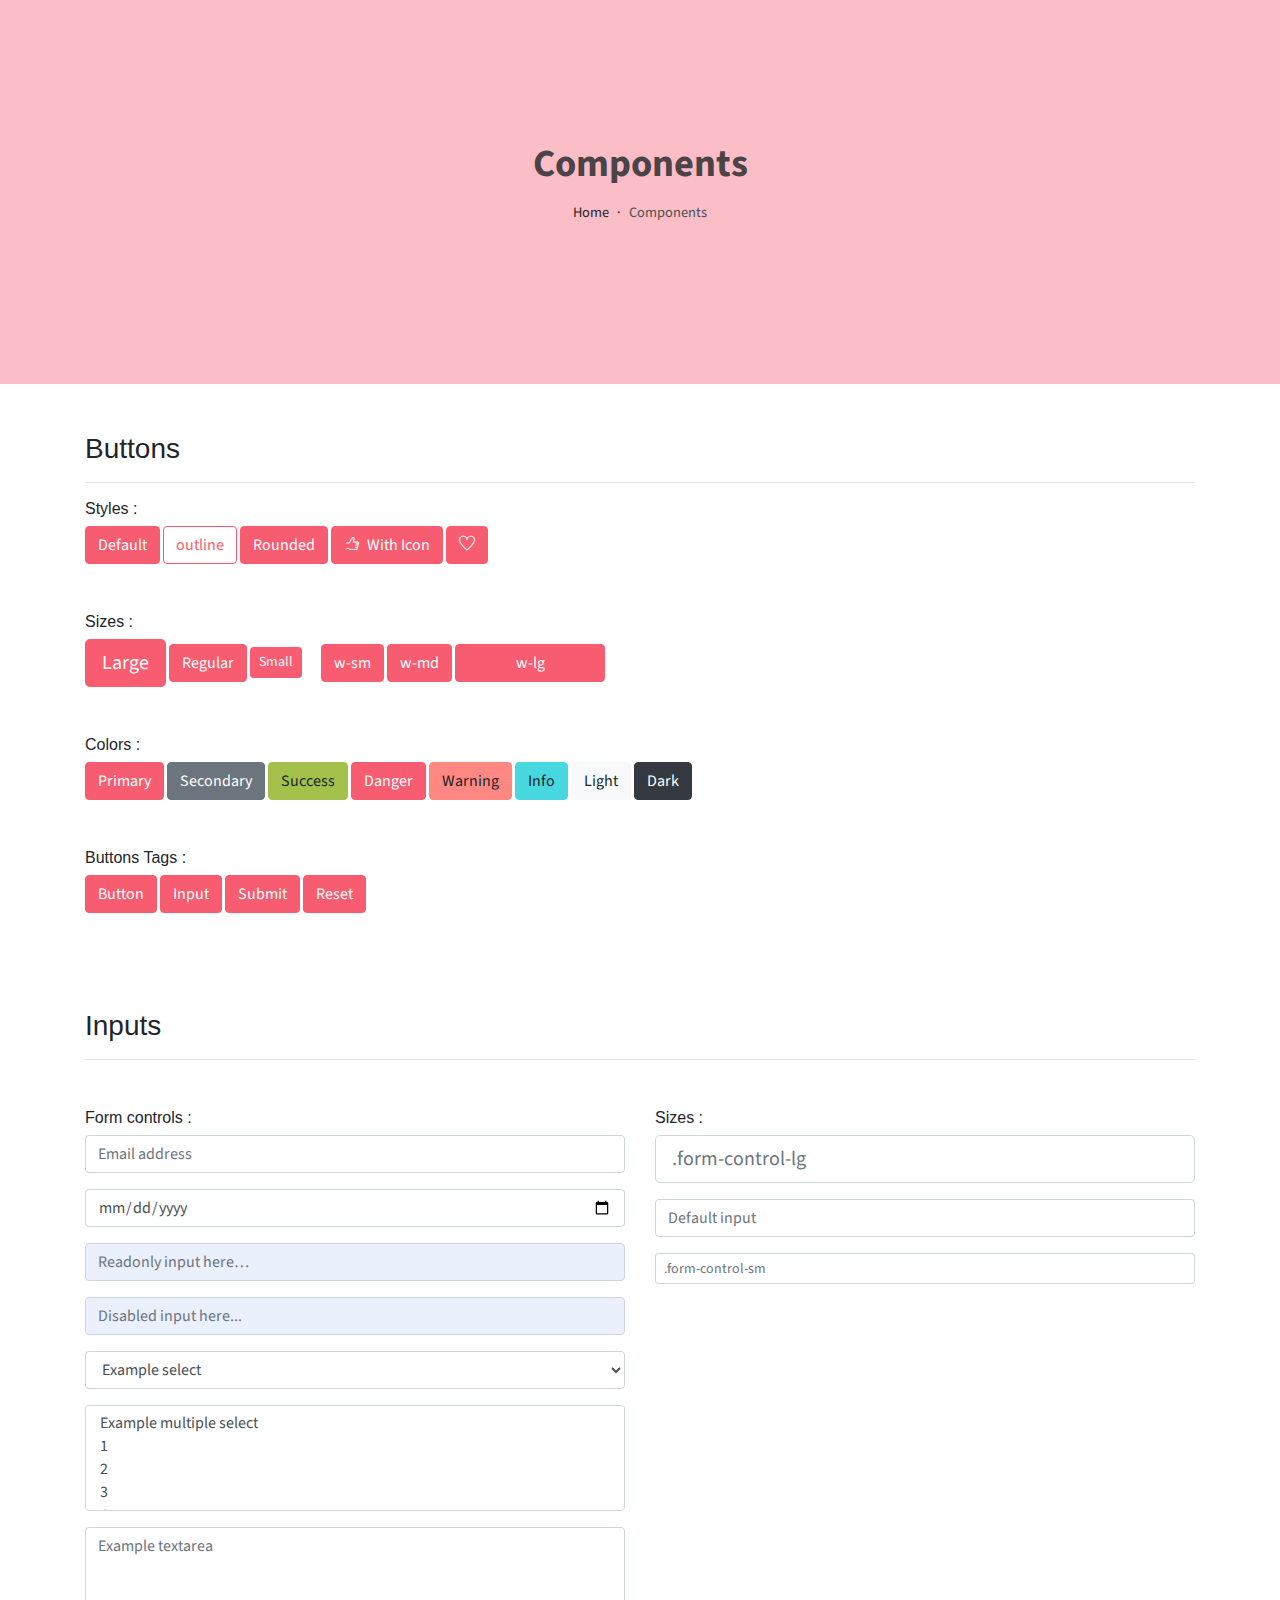
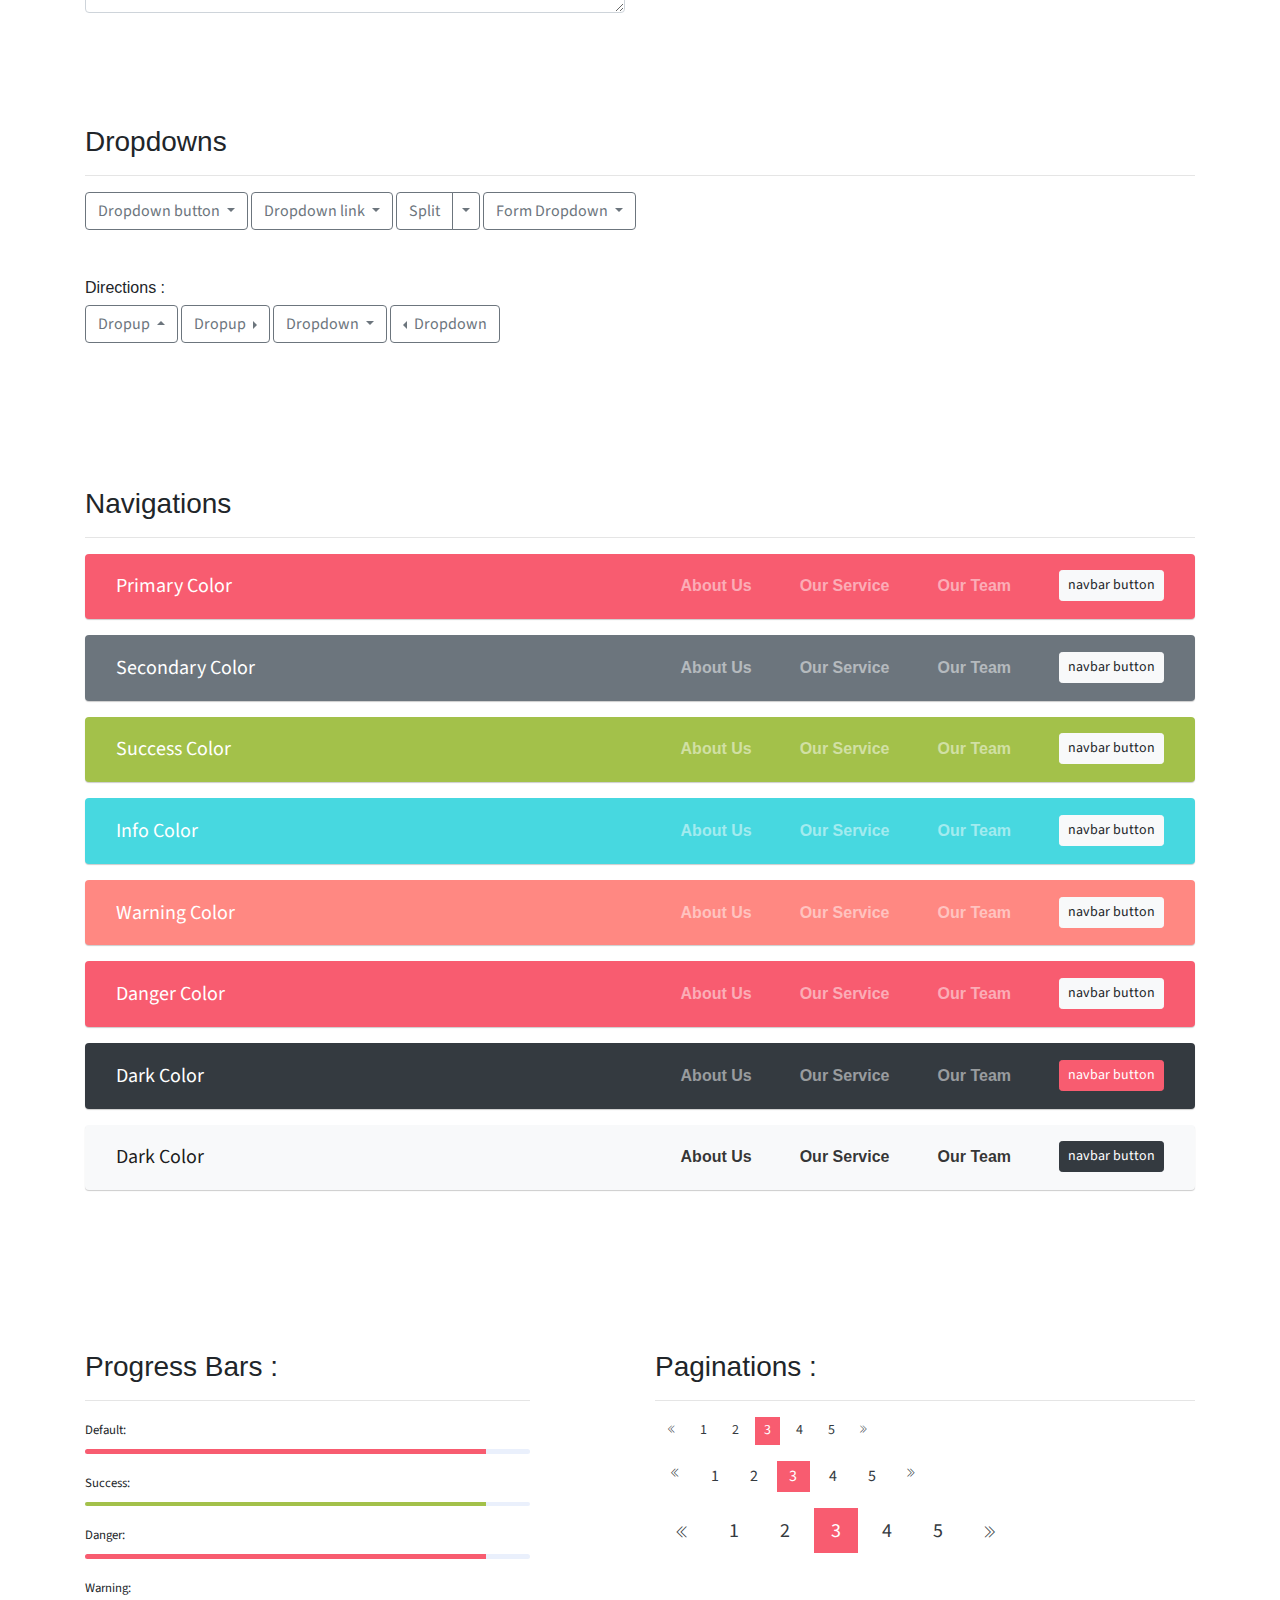
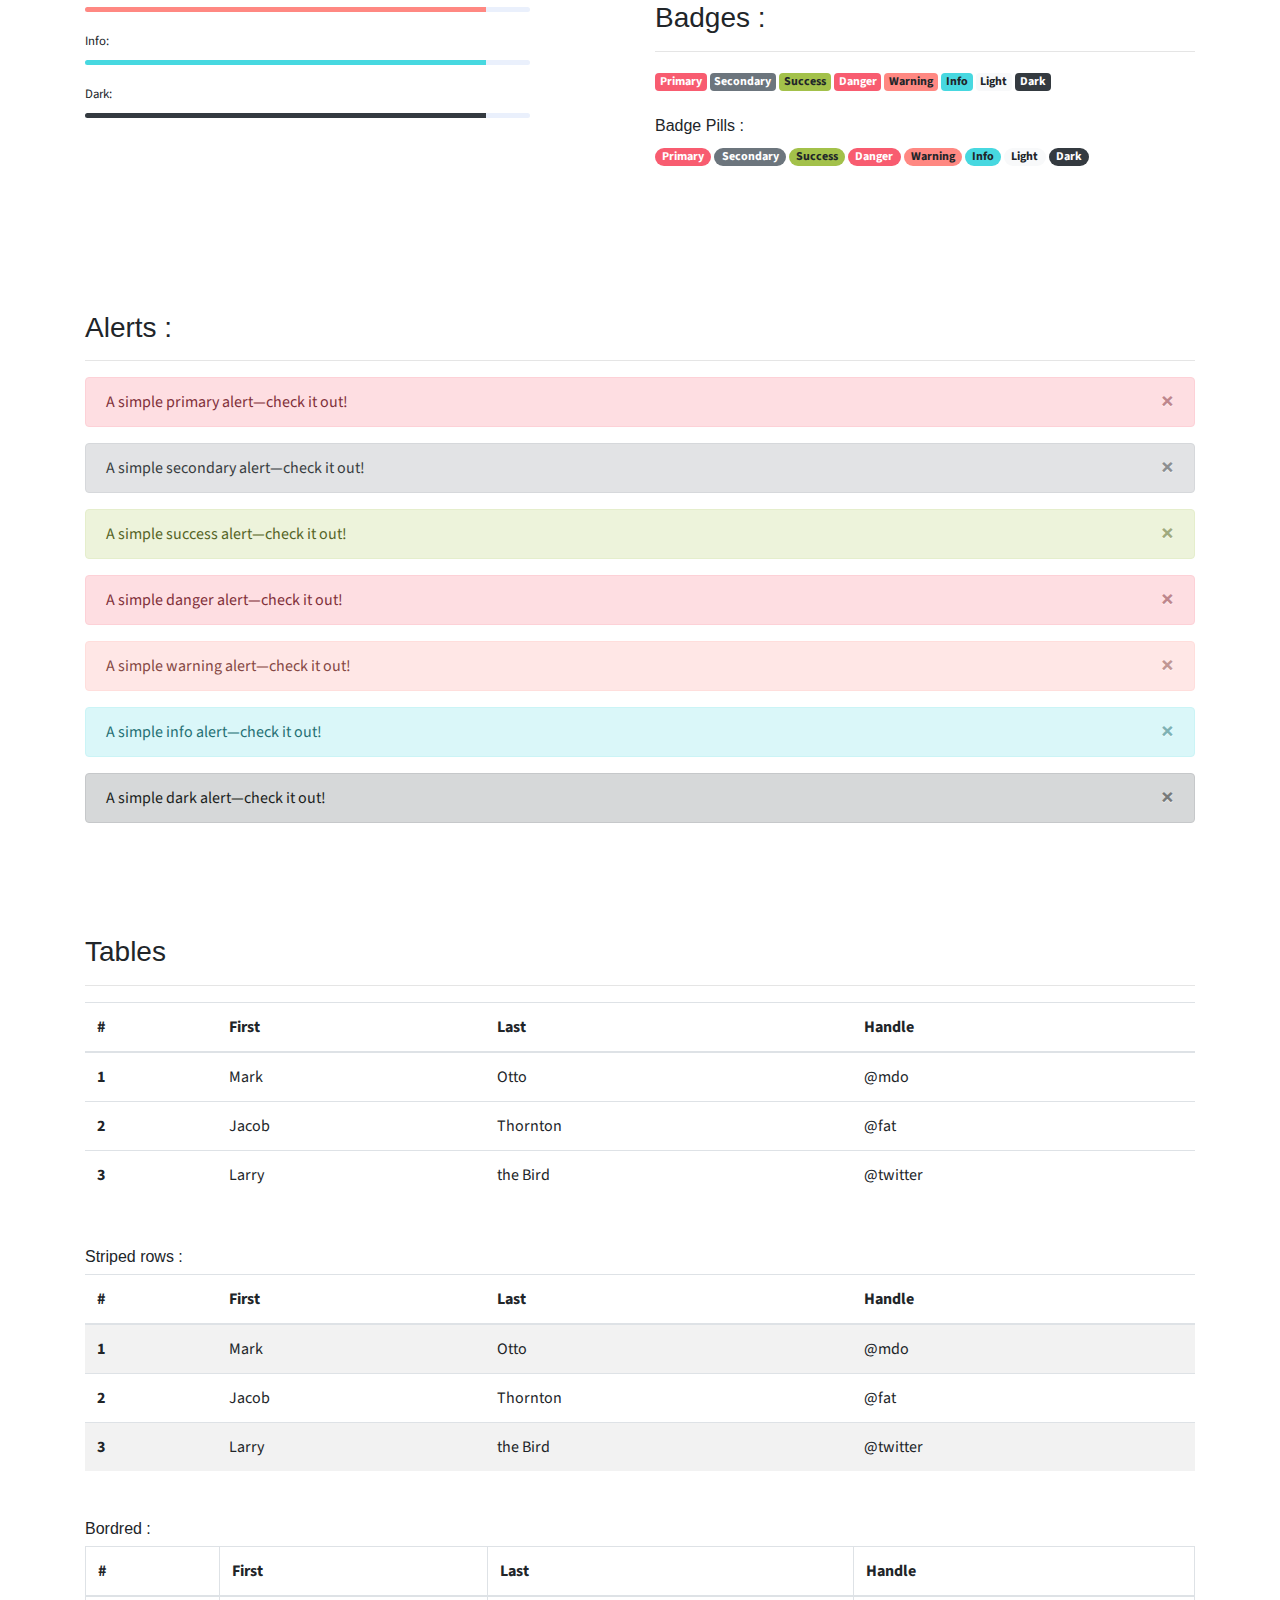
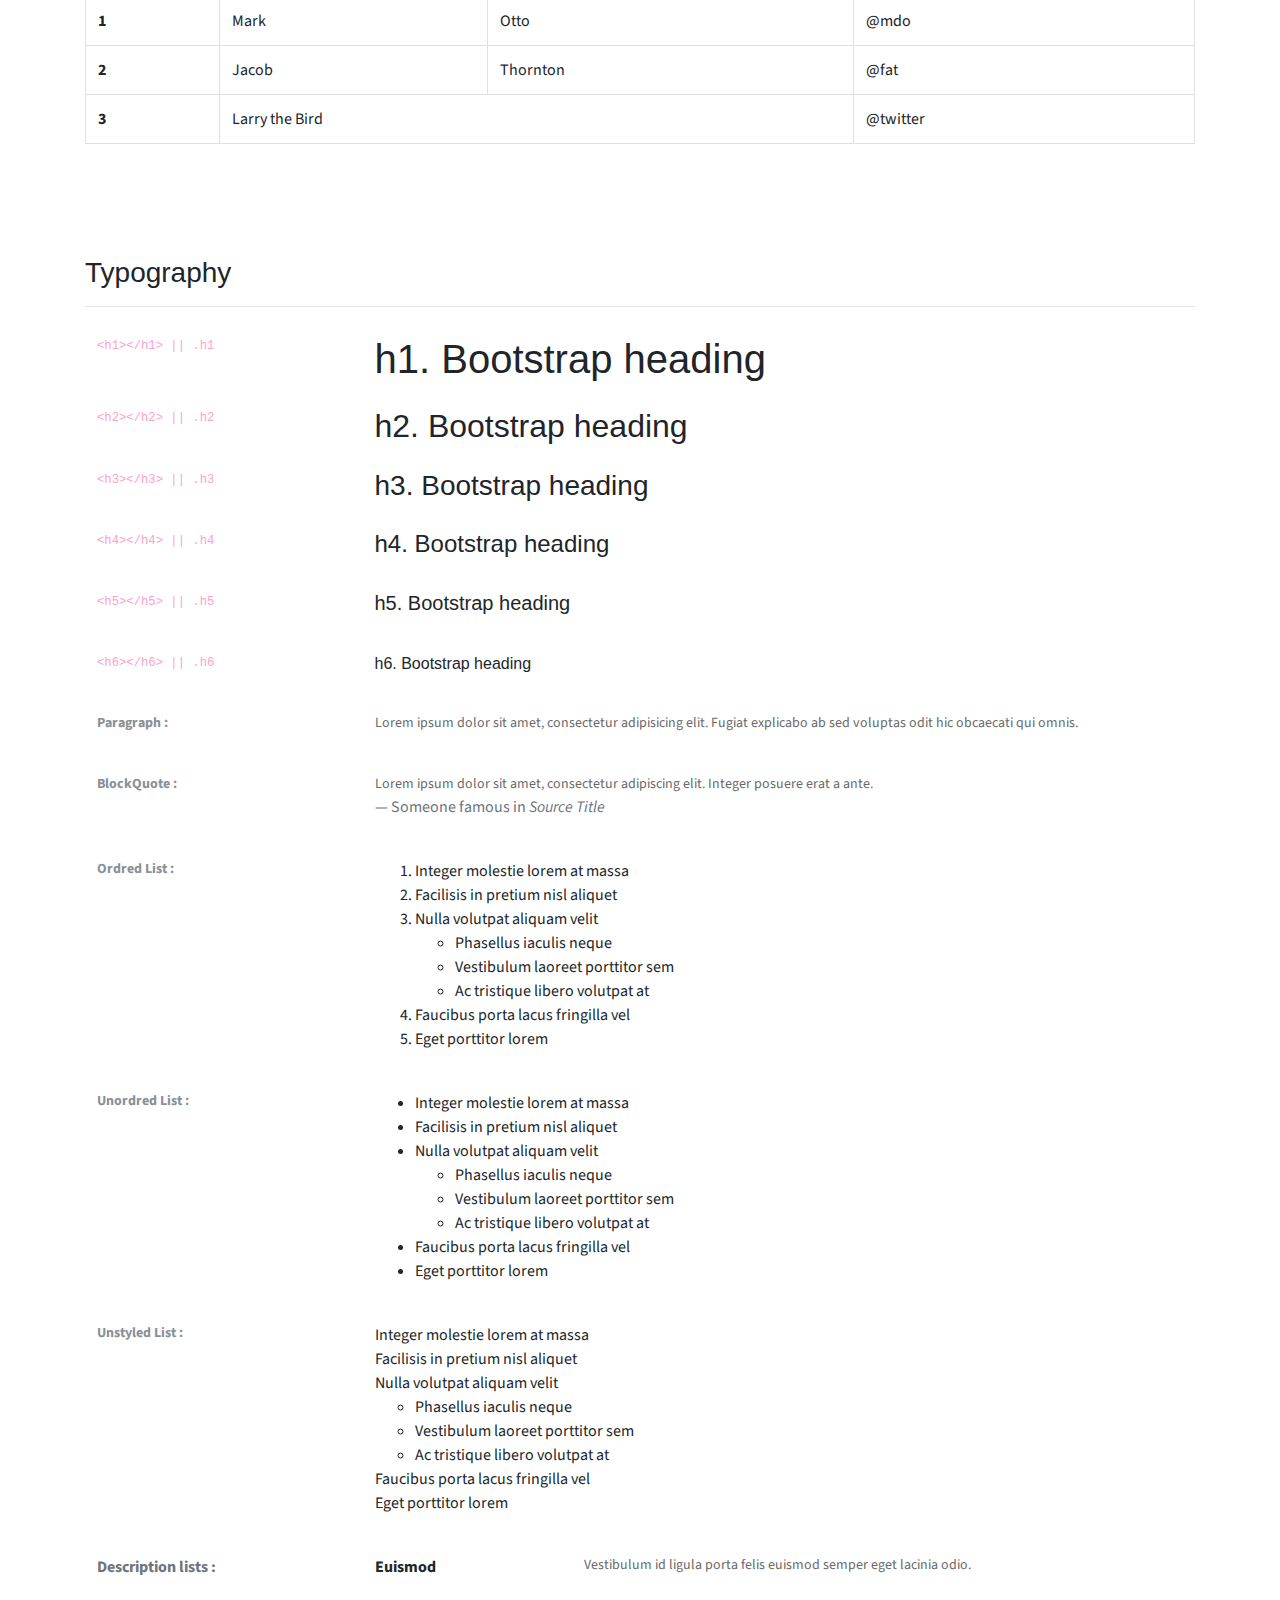
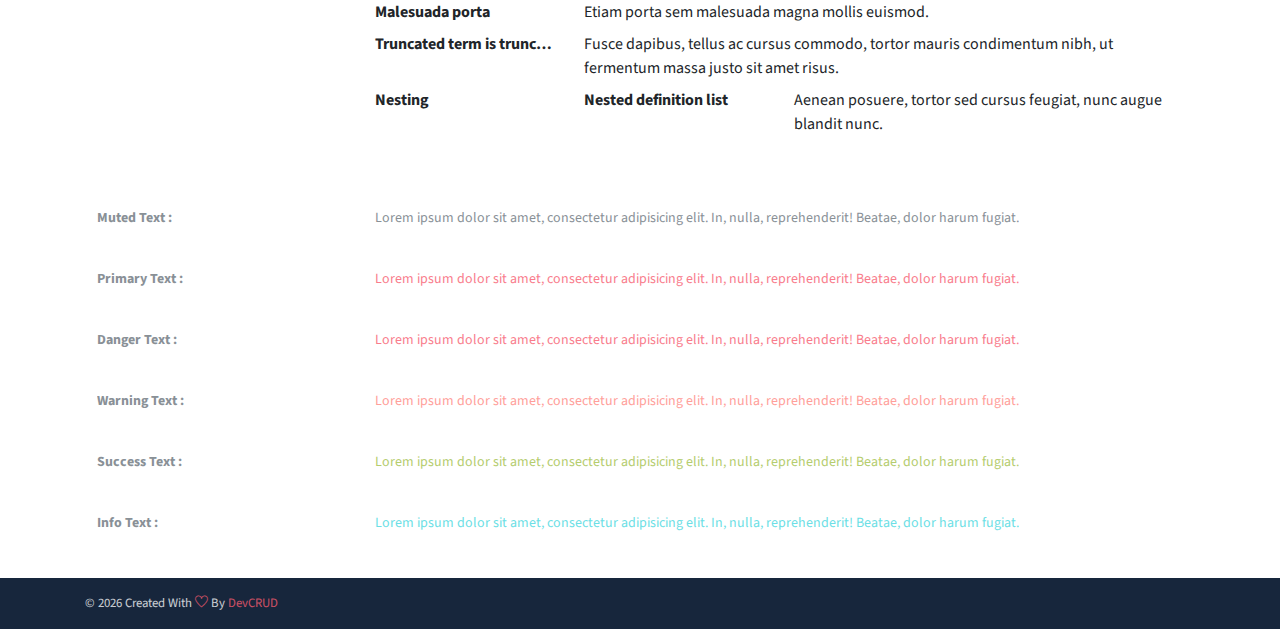
==== components.html @ ee7d3296 "v0.1 - Initual files" ====
<!DOCTYPE html>
<html lang="en">
<head>
   <meta charset="utf-8">
   <meta name="viewport" content="width=device-width, initial-scale=1, shrink-to-fit=no">
   <meta name="description" content="Start your development with JohnDoe landing page.">
   <meta name="author" content="Devcrud">
   <title>JohnDoe Landing page | Components</title>
   <link rel="icon" href="assets/imgs/favicon.png" type="image/png">
   <!-- font icons -->
   <link rel="stylesheet" href="assets/vendors/themify-icons/css/themify-icons.css">
   <!-- Bootstrap + Steller  -->
   <link rel="stylesheet" href="assets/css/johndoe.css">
</head>
<body>

   <!-- Page Header -->
   <header class="header header-mini"> 
      <div class="header-title">Components</div> 
      <nav aria-label="breadcrumb">
         <ol class="breadcrumb">
            <li class="breadcrumb-item"><a href="/">Home</a></li>
            <li class="breadcrumb-item active" aria-current="page">Components</li>
         </ol>
      </nav>
   </header> <!-- End Of Page Header -->

   <!-- main content -->
   <div class="container">

      <!-- Buttons -->
      <h3 class="mt-5">Buttons</h3>
      <hr>
      <h6 class="section-secondary-title">Styles :</h6>
      <button class="btn btn-primary">Default</button>
      <button class="btn btn-outline-primary">outline</button>
      <button class="btn btn-primary rounded">Rounded</button>
      <button class="btn btn-primary rounded"><i class="ti-thumb-up pr-1"></i> With Icon</button>
      <button class="btn btn-primary circle"><i class="ti-heart"></i></button>

      <h6 class="section-secondary-title mt-5">Sizes :</h6>
      <button class="btn btn-primary btn-lg">Large</button>
      <button class="btn btn-primary ">Regular</button>
      <button class="btn btn-primary btn-sm">Small</button>
      <button class="btn btn-primary w-sm ml-3">w-sm</button>
      <button class="btn btn-primary w-md">w-md</button>
      <button class="btn btn-primary w-lg">w-lg</button>

      <h6 class="section-secondary-title mt-5">Colors :</h6>          
      <button type="button" class="btn btn-primary">Primary</button>
      <button type="button" class="btn btn-secondary">Secondary</button>
      <button type="button" class="btn btn-success">Success</button>
      <button type="button" class="btn btn-danger">Danger</button>
      <button type="button" class="btn btn-warning">Warning</button>
      <button type="button" class="btn btn-info">Info</button>
      <button type="button" class="btn btn-light">Light</button>
      <button type="button" class="btn btn-dark">Dark</button>

      <h6 class="section-secondary-title mt-5">Buttons Tags :</h6>
      <button class="btn btn-primary" type="submit">Button</button>
      <input class="btn btn-primary" type="button" value="Input">
      <input class="btn btn-primary" type="submit" value="Submit">
      <input class="btn btn-primary" type="reset" value="Reset">
      
      <!-- devider -->
      <div class="py-5"></div>

      <!-- Inputs -->
      <h3>Inputs</h3>
      <hr>
      <div class="row mt-5">
         <div class="col-md-6">
            <h6 class="section-secondary-title">Form controls :</h6>        
            <div class="form-group">
               <input type="email" class="form-control" id="exampleFormControlInput1" placeholder="Email address">
            </div>
            <div class="form-group">
               <input type="date" class="form-control" id="exampleFormControlInput1" placeholder="Date">
            </div>
            <div class="form-group">
               <input class="form-control" type="text" placeholder="Readonly input here…" readonly>
            </div>
            <div class="form-group">
               <input class="form-control" id="disabledInput" type="text" placeholder="Disabled input here..." disabled>
            </div>
            <div class="form-group">
               <select class="form-control" id="exampleFormControlSelect1">
                  <option>Example select</option>
                  <option>1</option>
                  <option>2</option>
                  <option>3</option>
                  <option>4</option>
                  <option>5</option>
               </select>
            </div>
            <div class="form-group">
               <select multiple class="form-control" id="exampleFormControlSelect2">
                  <option>Example multiple select</option>
                  <option>1</option>
                  <option>2</option>
                  <option>3</option>
                  <option>4</option>
                  <option>5</option>
               </select>
            </div>
            <div class="form-group">
               <textarea class="form-control" id="exampleFormControlTextarea1" rows="3" placeholder="Example textarea"></textarea>
            </div>
         </div>
         <div class="col-md-6">
            <h6 class="section-secondary-title">Sizes :</h6>    
            <div class="form-group">
               <input class="form-control form-control-lg" type="text" placeholder=".form-control-lg">             
            </div>
            <div class="form-group">
               <input class="form-control" type="text" placeholder="Default input">
            </div>
            <div class="form-group">
               <input class="form-control form-control-sm" type="text" placeholder=".form-control-sm"> 
            </div>
         </div>
      </div> <!-- end of inputs -->   

      <!-- devider -->
      <div class="py-5"></div>             

      <!-- Dropdowns -->
      <h3 class="components-section-title font-weight-normal">Dropdowns</h3>
      <hr>
      <div class="dropdown d-inline-block">
         <button class="btn btn-outline-secondary dropdown-toggle" type="button" id="dropdownMenuButton" data-toggle="dropdown" aria-haspopup="true" aria-expanded="false">
         Dropdown button
         </button>
         <div class="dropdown-menu" aria-labelledby="dropdownMenuButton">
         <a class="dropdown-item" href="#">Action</a>
         <a class="dropdown-item" href="#">Another action</a>
         <a class="dropdown-item" href="#">Something else here</a>
         </div>
      </div>
      <div class="dropdown d-inline-block">
         <a class="btn btn-outline-secondary dropdown-toggle" href="#" role="button" id="dropdownMenuLink" data-toggle="dropdown" aria-haspopup="true" aria-expanded="false">
            Dropdown link
         </a>
         <div class="dropdown-menu" aria-labelledby="dropdownMenuLink">
            <a class="dropdown-item" href="#">Action</a>
            <a class="dropdown-item" href="#">Another action</a>
            <a class="dropdown-item" href="#">Something else here</a>
         </div>
      </div>
      <div class="btn-group">
         <button type="button" class="btn btn-outline-secondary">Split</button>
         <button type="button" class="btn btn-outline-secondary dropdown-toggle dropdown-toggle-split" data-toggle="dropdown" aria-haspopup="true" aria-expanded="false">
         <span class="sr-only">Toggle Dropdown</span>
         </button>
         <div class="dropdown-menu">
            <a class="dropdown-item" href="#">Action</a>
            <a class="dropdown-item" href="#">Another action</a>
            <a class="dropdown-item" href="#">Something else here</a>
            <div class="dropdown-divider"></div>
            <a class="dropdown-item" href="#">Separated link</a>
         </div>
      </div>
      <div class="btn-group">
         <button class="btn btn-outline-secondary dropdown-toggle" type="button" id="dropdownMenuButton" data-toggle="dropdown" aria-haspopup="true" aria-expanded="false">
            Form Dropdown
         </button>
         <div class="dropdown-menu form">
            <form class="px-4 py-3">
               <div class="form-group">
                  <input type="email" class="form-control" id="exampleDropdownFormEmail1" placeholder="email@example.com">
               </div>
               <div class="form-group">
                  <input type="password" class="form-control" id="exampleDropdownFormPassword1" placeholder="Password">
               </div>
               <div class="form-check mb-3">
                  <input type="checkbox" class="form-check-input" id="dropdownCheck">
                  <label class="form-check-label" for="dropdownCheck">
                     Remember me
                  </label>
               </div>
               <button type="submit" class="btn btn-primary btn-block">Sign in</button>
            </form>
            <div class="dropdown-divider"></div>
            <a class="dropdown-item" href="#"><small>New around here? Sign up</small></a>
            <a class="dropdown-item" href="#"><small>Forgot password?</small></a>
         </div>
      </div>       
      <h6 class="section-secondary-title mt-5">Directions :</h6>  
      <div class="btn-group dropup">
         <button type="button" class="btn btn-outline-secondary dropdown-toggle" data-toggle="dropdown" aria-haspopup="true" aria-expanded="false">
            Dropup
         </button>
         <div class="dropdown-menu">
            <a class="dropdown-item" href="#">Action</a>
            <a class="dropdown-item" href="#">Another action</a>
            <a class="dropdown-item" href="#">Something else here</a>
            <div class="dropdown-divider"></div>
            <a class="dropdown-item" href="#">Separated link</a>
         </div>
      </div>
      <div class="btn-group dropright">
         <button type="button" class="btn btn-outline-secondary dropdown-toggle" data-toggle="dropdown" aria-haspopup="true" aria-expanded="false">
            Dropup
         </button>
         <div class="dropdown-menu">
            <a class="dropdown-item" href="#">Action</a>
            <a class="dropdown-item" href="#">Another action</a>
            <a class="dropdown-item" href="#">Something else here</a>
            <div class="dropdown-divider"></div>
            <a class="dropdown-item" href="#">Separated link</a>
         </div>
      </div>
      <div class="btn-group">
         <button type="button" class="btn btn-outline-secondary dropdown-toggle" data-toggle="dropdown" aria-haspopup="true" aria-expanded="false">
            Dropdown
         </button>
         <div class="dropdown-menu">
            <a class="dropdown-item" href="#">Action</a>
            <a class="dropdown-item" href="#">Another action</a>
            <a class="dropdown-item" href="#">Something else here</a>
            <div class="dropdown-divider"></div>
            <a class="dropdown-item" href="#">Separated link</a>
         </div>
      </div>
      <div class="btn-group dropleft">
         <button type="button" class="btn btn-outline-secondary dropdown-toggle" data-toggle="dropdown" aria-haspopup="true" aria-expanded="false">
            Dropdown
         </button>
         <div class="dropdown-menu">
            <a class="dropdown-item" href="#">Action</a>
            <a class="dropdown-item" href="#">Another action</a>
            <a class="dropdown-item" href="#">Something else here</a>
            <div class="dropdown-divider"></div>
            <a class="dropdown-item" href="#">Separated link</a>
         </div>
      </div> <!-- end of Dropdowns -->  

      <!-- devider -->
      <div class="py-5"></div>   

      <!-- navbars -->
      <h3 class="components-section-title font-weight-normal mt-5">Navigations</h3>
      <hr>
      <nav class="navbar navbar-expand-sm navbar-dark bg-primary rounded shadow mb-3">
         <div class="container">
            <a class="navbar-brand" href="#">Primary Color</a>
            <button class="navbar-toggler ml-auto" type="button" data-toggle="collapse" data-target="#navbarSupportedContent" aria-controls="navbarSupportedContent" aria-expanded="false" aria-label="Toggle navigation">
            <span class="navbar-toggler-icon"></span>
            </button>
            <div class="collapse navbar-collapse" id="navbarSupportedContent">
               <ul class="navbar-nav ml-auto"> 
                  <li class="nav-item">
                     <a class="nav-link" href="#about">About Us</a>
                  </li>
                  <li class="nav-item">
                     <a class="nav-link" href="#service">Our Service</a>
                  </li>
                  <li class="nav-item">
                     <a class="nav-link" href="#team">Our Team</a>
                  </li>
                  <li class="nav-item">
                     <a href="#book-table" class="ml-4 mt-1 btn btn-light btn-sm">navbar button</a>
                  </li>
               </ul>                       
            </div>
         </div>
      </nav>
      <nav class="navbar navbar-expand-sm navbar-dark bg-secondary rounded shadow mb-3">
         <div class="container">
            <a class="navbar-brand" href="#">Secondary Color</a>
            <button class="navbar-toggler ml-auto" type="button" data-toggle="collapse" data-target="#navbarSupportedContent" aria-controls="navbarSupportedContent" aria-expanded="false" aria-label="Toggle navigation">
            <span class="navbar-toggler-icon"></span>
            </button>
            <div class="collapse navbar-collapse" id="navbarSupportedContent">
               <ul class="navbar-nav ml-auto"> 
                  <li class="nav-item">
                     <a class="nav-link" href="#about">About Us</a>
                  </li>
                  <li class="nav-item">
                     <a class="nav-link" href="#service">Our Service</a>
                  </li>
                  <li class="nav-item">
                     <a class="nav-link" href="#team">Our Team</a>
                  </li>
                  <li class="nav-item">
                     <a href="#book-table" class="ml-4 mt-1 btn btn-light btn-sm">navbar button</a>
                  </li>
               </ul>                       
            </div>
         </div>
      </nav>
      <nav class="navbar navbar-expand-sm navbar-dark bg-success rounded shadow mb-3">
         <div class="container">
            <a class="navbar-brand" href="#">Success Color</a>
            <button class="navbar-toggler ml-auto" type="button" data-toggle="collapse" data-target="#navbarSupportedContent" aria-controls="navbarSupportedContent" aria-expanded="false" aria-label="Toggle navigation">
            <span class="navbar-toggler-icon"></span>
            </button>
            <div class="collapse navbar-collapse" id="navbarSupportedContent">
               <ul class="navbar-nav ml-auto"> 
                  <li class="nav-item">
                     <a class="nav-link" href="#about">About Us</a>
                  </li>
                  <li class="nav-item">
                     <a class="nav-link" href="#service">Our Service</a>
                  </li>
                  <li class="nav-item">
                     <a class="nav-link" href="#team">Our Team</a>
                  </li>
                  <li class="nav-item">
                     <a href="#book-table" class="ml-4 mt-1 btn btn-light btn-sm">navbar button</a>
                  </li>
               </ul>                       
            </div>
         </div>
      </nav>
      <nav class="navbar navbar-expand-sm navbar-dark bg-info rounded shadow mb-3">
         <div class="container">
            <a class="navbar-brand" href="#">Info Color</a>
            <button class="navbar-toggler ml-auto" type="button" data-toggle="collapse" data-target="#navbarSupportedContent" aria-controls="navbarSupportedContent" aria-expanded="false" aria-label="Toggle navigation">
            <span class="navbar-toggler-icon"></span>
            </button>
            <div class="collapse navbar-collapse" id="navbarSupportedContent">
               <ul class="navbar-nav ml-auto"> 
                  <li class="nav-item">
                     <a class="nav-link" href="#about">About Us</a>
                  </li>
                  <li class="nav-item">
                     <a class="nav-link" href="#service">Our Service</a>
                  </li>
                  <li class="nav-item">
                     <a class="nav-link" href="#team">Our Team</a>
                  </li>
                  <li class="nav-item">
                     <a href="#book-table" class="ml-4 mt-1 btn btn-light btn-sm">navbar button</a>
                  </li>
               </ul>                       
            </div>
         </div>
      </nav>
      <nav class="navbar navbar-expand-sm navbar-dark bg-warning rounded shadow mb-3">
         <div class="container">
            <a class="navbar-brand" href="#">Warning Color</a>
            <button class="navbar-toggler ml-auto" type="button" data-toggle="collapse" data-target="#navbarSupportedContent" aria-controls="navbarSupportedContent" aria-expanded="false" aria-label="Toggle navigation">
            <span class="navbar-toggler-icon"></span>
            </button>
            <div class="collapse navbar-collapse" id="navbarSupportedContent">
               <ul class="navbar-nav ml-auto"> 
                  <li class="nav-item">
                     <a class="nav-link" href="#about">About Us</a>
                  </li>
                  <li class="nav-item">
                     <a class="nav-link" href="#service">Our Service</a>
                  </li>
                  <li class="nav-item">
                     <a class="nav-link" href="#team">Our Team</a>
                  </li>
                  <li class="nav-item">
                     <a href="#book-table" class="ml-4 mt-1 btn btn-light btn-sm">navbar button</a>
                  </li>
               </ul>                       
            </div>
         </div>
      </nav>
      <nav class="navbar navbar-expand-sm navbar-dark bg-danger rounded shadow mb-3">
         <div class="container">
            <a class="navbar-brand" href="#">Danger Color</a>
            <button class="navbar-toggler ml-auto" type="button" data-toggle="collapse" data-target="#navbarSupportedContent" aria-controls="navbarSupportedContent" aria-expanded="false" aria-label="Toggle navigation">
            <span class="navbar-toggler-icon"></span>
            </button>
            <div class="collapse navbar-collapse" id="navbarSupportedContent">
               <ul class="navbar-nav ml-auto"> 
                  <li class="nav-item">
                     <a class="nav-link" href="#about">About Us</a>
                  </li>
                  <li class="nav-item">
                     <a class="nav-link" href="#service">Our Service</a>
                  </li>
                  <li class="nav-item">
                     <a class="nav-link" href="#team">Our Team</a>
                  </li>
                  <li class="nav-item">
                     <a href="#book-table" class="ml-4 mt-1 btn btn-light btn-sm">navbar button</a>
                  </li>
               </ul>                       
            </div>
         </div>
      </nav>
      <nav class="navbar navbar-expand-sm navbar-dark bg-dark rounded shadow mb-3">
         <div class="container">
            <a class="navbar-brand" href="#">Dark Color</a>
            <button class="navbar-toggler ml-auto" type="button" data-toggle="collapse" data-target="#navbarSupportedContent" aria-controls="navbarSupportedContent" aria-expanded="false" aria-label="Toggle navigation">
            <span class="navbar-toggler-icon"></span>
            </button>
            <div class="collapse navbar-collapse" id="navbarSupportedContent">
               <ul class="navbar-nav ml-auto"> 
                  <li class="nav-item">
                     <a class="nav-link" href="#about">About Us</a>
                  </li>
                  <li class="nav-item">
                     <a class="nav-link" href="#service">Our Service</a>
                  </li>
                  <li class="nav-item">
                     <a class="nav-link" href="#team">Our Team</a>
                  </li>
                  <li class="nav-item">
                     <a href="#book-table" class="ml-4 mt-1 btn btn-primary btn-sm">navbar button</a>
                  </li>
               </ul>                       
            </div>
         </div>
      </nav>
      <nav class="navbar navbar-expand-sm navbar-light bg-light rounded shadow mb-3">
         <div class="container">
            <a class="navbar-brand" href="#">Dark Color</a>
            <button class="navbar-toggler ml-auto" type="button" data-toggle="collapse" data-target="#navbarSupportedContent" aria-controls="navbarSupportedContent" aria-expanded="false" aria-label="Toggle navigation">
            <span class="navbar-toggler-icon"></span>
            </button>
            <div class="collapse navbar-collapse" id="navbarSupportedContent">
               <ul class="navbar-nav ml-auto"> 
                  <li class="nav-item">
                     <a class="nav-link" href="#about">About Us</a>
                  </li>
                  <li class="nav-item">
                     <a class="nav-link" href="#service">Our Service</a>
                  </li>
                  <li class="nav-item">
                     <a class="nav-link" href="#team">Our Team</a>
                  </li>
                  <li class="nav-item">
                     <a href="#book-table" class="ml-4 mt-1 btn btn-dark btn-sm">navbar button</a>
                  </li>
               </ul>                       
            </div>
         </div>
      </nav>
      <!-- End of navbars -->

      <!-- devider -->
      <div class="py-5"></div>   
      
      <!-- progress bars -->
      <div class="row justify-content-between">
         <div class="col-md-5">
            <h3 class="components-section-title font-weight-normal mt-5">Progress Bars :</h3>
            <hr>
            <small>Default: </small>
            <div class="progress mt-2 mb-3">
               <div class="progress-bar" role="progressbar" style="width: 90%" aria-valuenow="25" aria-valuemin="0" aria-valuemax="100"></div>
            </div>
            <small>Success:</small>
            <div class="progress mt-2 mb-3">
               <div class="progress-bar bg-success" role="progressbar" style="width: 90%" aria-valuenow="25" aria-valuemin="0" aria-valuemax="100"></div>
            </div>
            <small>Danger:</small>
            <div class="progress mt-2 mb-3">
               <div class="progress-bar bg-danger" role="progressbar" style="width: 90%" aria-valuenow="25" aria-valuemin="0" aria-valuemax="100"></div>
            </div>
            <small>Warning:</small>
            <div class="progress mt-2 mb-3">
               <div class="progress-bar bg-warning" role="progressbar" style="width: 90%" aria-valuenow="25" aria-valuemin="0" aria-valuemax="100"></div>
            </div>
            <small>Info:</small>
            <div class="progress mt-2 mb-3">
               <div class="progress-bar bg-info" role="progressbar" style="width: 90%" aria-valuenow="25" aria-valuemin="0" aria-valuemax="100"></div>
            </div>
            <small>Dark:</small>
            <div class="progress mt-2 mb-3">
               <div class="progress-bar bg-dark" role="progressbar" style="width: 90%" aria-valuenow="25" aria-valuemin="0" aria-valuemax="100"></div>
            </div>
         </div>
         <div class="col-md-6">
            <h3 class="components-section-title font-weight-normal mt-5">Paginations :</h3>
            <hr>
            <nav aria-label="Page navigation example">
               <ul class="pagination pagination-sm">
                  <li class="page-item"><a class="page-link" href="#"><i class="ti-angle-double-left"></i></a></li>
                  <li class="page-item"><a class="page-link" href="#">1</a></li>
                  <li class="page-item"><a class="page-link" href="#">2</a></li>
                  <li class="page-item active"><a class="page-link" href="#">3</a></li>
                  <li class="page-item"><a class="page-link" href="#">4</a></li>
                  <li class="page-item"><a class="page-link" href="#">5</a></li>
                  <li class="page-item"><a class="page-link" href="#"><i class="ti-angle-double-right"></i></a></li>
               </ul>
            </nav>
            <nav aria-label="Page navigation example">
               <ul class="pagination">
               <li class="page-item"><a class="page-link" href="#"><i class="ti-angle-double-left"></i></a></li>
                  <li class="page-item"><a class="page-link" href="#">1</a></li>
                  <li class="page-item"><a class="page-link" href="#">2</a></li>
                  <li class="page-item active"><a class="page-link" href="#">3</a></li>
                  <li class="page-item"><a class="page-link" href="#">4</a></li>
                  <li class="page-item"><a class="page-link" href="#">5</a></li>
                  <li class="page-item"><a class="page-link" href="#"><i class="ti-angle-double-right"></i></a></li>
               </ul>
            </nav>
            <nav aria-label="Page navigation example">
               <ul class="pagination pagination-lg">
                  <li class="page-item"><a class="page-link" href="#"><i class="ti-angle-double-left"></i></a></li>
                  <li class="page-item"><a class="page-link" href="#">1</a></li>
                  <li class="page-item"><a class="page-link" href="#">2</a></li>
                  <li class="page-item active"><a class="page-link" href="#">3</a></li>
                  <li class="page-item"><a class="page-link" href="#">4</a></li>
                  <li class="page-item"><a class="page-link" href="#">5</a></li>
                  <li class="page-item"><a class="page-link" href="#"><i class="ti-angle-double-right"></i></a></li>
               </ul>
            </nav>

            <!-- Badges -->
            <h3 class="components-section-title font-weight-normal mt-5">Badges :</h3>
            <hr>
            <span class="badge badge-primary">Primary</span>
            <span class="badge badge-secondary">Secondary</span>
            <span class="badge badge-success">Success</span>
            <span class="badge badge-danger">Danger</span>
            <span class="badge badge-warning">Warning</span>
            <span class="badge badge-info">Info</span>
            <span class="badge badge-light">Light</span>
            <span class="badge badge-dark">Dark</span>
            <h6 class="section-secondary-title mt-4 mb-2">Badge Pills :</h6>
            <span class="badge badge-pill badge-primary">Primary</span>
            <span class="badge badge-pill badge-secondary">Secondary</span>
            <span class="badge badge-pill badge-success">Success</span>
            <span class="badge badge-pill badge-danger">Danger</span>
            <span class="badge badge-pill badge-warning">Warning</span>
            <span class="badge badge-pill badge-info">Info</span>
            <span class="badge badge-pill badge-light">Light</span>
            <span class="badge badge-pill badge-dark">Dark</span>
         </div>
      </div> <!-- End of Progress bars -->

      <!-- devider -->
      <div class="py-5"></div>  

      <!-- Alerts -->
      <h3 class="components-section-title font-weight-normal mt-5">Alerts :</h3>
      <hr>
      <div class="alert alert-primary alert-dismissible fade show" role="alert">
         A simple primary alert—check it out!
         <button type="button" class="close" data-dismiss="alert" aria-label="Close">
            <span aria-hidden="true">&times;</span>
         </button>
      </div>
      <div class="alert alert-secondary alert-dismissible fade show" role="alert">
         A simple secondary alert—check it out!
         <button type="button" class="close" data-dismiss="alert" aria-label="Close">
            <span aria-hidden="true">&times;</span>
         </button>
      </div>
      <div class="alert alert-success alert-dismissible fade show" role="alert">
         A simple success alert—check it out!
         <button type="button" class="close" data-dismiss="alert" aria-label="Close">
            <span aria-hidden="true">&times;</span>
         </button>
      </div>
      <div class="alert alert-danger alert-dismissible fade show" role="alert">
         A simple danger alert—check it out!
         <button type="button" class="close" data-dismiss="alert" aria-label="Close">
            <span aria-hidden="true">&times;</span>
         </button>
      </div>
      <div class="alert alert-warning alert-dismissible fade show" role="alert">
         A simple warning alert—check it out!
         <button type="button" class="close" data-dismiss="alert" aria-label="Close">
            <span aria-hidden="true">&times;</span>
         </button>
      </div>
      <div class="alert alert-info alert-dismissible fade show" role="alert">
         A simple info alert—check it out!
         <button type="button" class="close" data-dismiss="alert" aria-label="Close">
            <span aria-hidden="true">&times;</span>
         </button>
      </div>
      <div class="alert alert-dark alert-dismissible fade show" role="alert">
         A simple dark alert—check it out!
         <button type="button" class="close" data-dismiss="alert" aria-label="Close">
            <span aria-hidden="true">&times;</span>
         </button>
      </div>
      <!-- end of alerts -->

      <!-- devider -->
      <div class="py-5"></div> 
   
      <!-- tables -->
      <h3 class="components-section-title">Tables</h3>
      <hr>
      <table class="table">
         <thead>
            <tr>
               <th scope="col">#</th>
               <th scope="col">First</th>
               <th scope="col">Last</th>
               <th scope="col">Handle</th>
            </tr>
         </thead>
         <tbody>
            <tr>
               <th scope="row">1</th>
               <td>Mark</td>
               <td>Otto</td>
               <td>@mdo</td>
            </tr>
            <tr>
               <th scope="row">2</th>
               <td>Jacob</td>
               <td>Thornton</td>
               <td>@fat</td>
            </tr>
            <tr>
               <th scope="row">3</th>
               <td>Larry</td>
               <td>the Bird</td>
               <td>@twitter</td>
            </tr>
         </tbody>
      </table>

      <h6 class="section-secondary-title mt-5">Striped rows :</h6>
      <table class="table table-striped">
         <thead>
            <tr>
               <th scope="col">#</th>
               <th scope="col">First</th>
               <th scope="col">Last</th>
               <th scope="col">Handle</th>
            </tr>
         </thead>
         <tbody>
            <tr>
               <th scope="row">1</th>
               <td>Mark</td>
               <td>Otto</td>
               <td>@mdo</td>
            </tr>
            <tr>
               <th scope="row">2</th>
               <td>Jacob</td>
               <td>Thornton</td>
               <td>@fat</td>
            </tr>
            <tr>
               <th scope="row">3</th>
               <td>Larry</td>
               <td>the Bird</td>
               <td>@twitter</td>
            </tr>
         </tbody>
      </table>

      <h6 class="section-secondary-title mt-5">Bordred :</h6>
      <table class="table table-bordered">
         <thead>
            <tr>
               <th scope="col">#</th>
               <th scope="col">First</th>
               <th scope="col">Last</th>
               <th scope="col">Handle</th>
            </tr>
         </thead>
         <tbody>
            <tr>
               <th scope="row">1</th>
               <td>Mark</td>
               <td>Otto</td>
               <td>@mdo</td>
            </tr>
            <tr>
               <th scope="row">2</th>
               <td>Jacob</td>
               <td>Thornton</td>
               <td>@fat</td>
            </tr>
            <tr>
               <th scope="row">3</th>
               <td colspan="2">Larry the Bird</td>
               <td>@twitter</td>
            </tr>
         </tbody>
      </table>
      <!-- end of tables -->

      <!-- devider -->
      <div class="py-5"></div> 

      <!-- typography -->
      <h3 class="components-section-title">Typography</h3>
      <hr>
     
      <table class="table table-borderless v-align-center">
         <tbody>
            <tr>
               <td>
                  <p><code class="highlighter-rouge">&lt;h1&gt;&lt;/h1&gt; || .h1</code></p>
               </td>
               <td class="w-75"><span class="h1">h1. Bootstrap heading</span></td>
            </tr>
            <tr>
               <td>
                  <p><code class="highlighter-rouge">&lt;h2&gt;&lt;/h2&gt; || .h2</code></p>
               </td>
               <td><span class="h2">h2. Bootstrap heading</span></td>
            </tr>
            <tr>
               <td>
                  <p><code class="highlighter-rouge">&lt;h3&gt;&lt;/h3&gt; || .h3</code></p>
               </td>
               <td><span class="h3">h3. Bootstrap heading</span></td>
            </tr>
            <tr>
               <td>
                  <p><code class="highlighter-rouge">&lt;h4&gt;&lt;/h4&gt; || .h4</code></p>
               </td>
               <td><span class="h4">h4. Bootstrap heading</span></td>
            </tr>
            <tr>
               <td>
                  <p><code class="highlighter-rouge">&lt;h5&gt;&lt;/h5&gt; || .h5</code></p>
               </td>
               <td><span class="h5">h5. Bootstrap heading</span></td>
            </tr>
            <tr>
               <td>
                  <p><code class="highlighter-rouge">&lt;h6&gt;&lt;/h6&gt; || .h6</code></p>
               </td>
               <td><span class="h6">h6. Bootstrap heading</span></td>
            </tr>
            <tr>
               <td>
                  <p class="font-weight-bold text-muted">Paragraph :</p>
               </td>
               <td><p>Lorem ipsum dolor sit amet, consectetur adipisicing elit. Fugiat explicabo ab sed voluptas odit hic obcaecati qui omnis.</p></td>
            </tr>
            <tr>
               <td>
                  <p class="font-weight-bold text-muted">BlockQuote :</p>
               </td>
               <td>
                  <blockquote class="blockquote">
                     <p class="mb-0">Lorem ipsum dolor sit amet, consectetur adipiscing elit. Integer posuere erat a ante.</p>
                     <footer class="blockquote-footer">Someone famous in <cite title="Source Title">Source Title</cite></footer>
                  </blockquote>
               </td>
            </tr>

            
            <tr>
               <td><p class="font-weight-bold text-muted">Ordred List :</p></td>
               <td>
                  <ol>
                     <li>Integer molestie lorem at massa</li>
                     <li>Facilisis in pretium nisl aliquet</li>
                     <li>Nulla volutpat aliquam velit
                        <ul>
                           <li>Phasellus iaculis neque</li>
                           <li>Vestibulum laoreet porttitor sem</li>
                           <li>Ac tristique libero volutpat at</li>
                        </ul>
                     </li>
                     <li>Faucibus porta lacus fringilla vel</li>
                     <li>Eget porttitor lorem</li>
                  </ol>
               </td>
            </tr>
            <tr>
               <td><p class="font-weight-bold text-muted">Unordred List :</p></td>
               <td>
                  <ul >
                     <li>Integer molestie lorem at massa</li>
                     <li>Facilisis in pretium nisl aliquet</li>
                     <li>Nulla volutpat aliquam velit
                        <ul>
                           <li>Phasellus iaculis neque</li>
                           <li>Vestibulum laoreet porttitor sem</li>
                           <li>Ac tristique libero volutpat at</li>
                        </ul>
                     </li>
                     <li>Faucibus porta lacus fringilla vel</li>
                     <li>Eget porttitor lorem</li>
                  </ul>
               </td>
            </tr>
            <tr>
               <td><p class="font-weight-bold text-muted">Unstyled List :</p></td>
               <td>
                  <ul class="list-unstyled">
                     <li>Integer molestie lorem at massa</li>
                     <li>Facilisis in pretium nisl aliquet</li>
                     <li>Nulla volutpat aliquam velit
                        <ul>
                           <li>Phasellus iaculis neque</li>
                           <li>Vestibulum laoreet porttitor sem</li>
                           <li>Ac tristique libero volutpat at</li>
                        </ul>
                     </li>
                     <li>Faucibus porta lacus fringilla vel</li>
                     <li>Eget porttitor lorem</li>
                  </ul>
               </td>
            </tr>
            <tr>
               <td class="font-weight-bold text-muted">Description lists : </td>
               <td>
                  <dl class="row">
                     <dt class="col-sm-3">Euismod</dt>
                     <dd class="col-sm-9">
                        <p>Vestibulum id ligula porta felis euismod semper eget lacinia odio.</p>
                     </dd>

                     <dt class="col-sm-3">Malesuada porta</dt>
                     <dd class="col-sm-9">Etiam porta sem malesuada magna mollis euismod.</dd>

                     <dt class="col-sm-3 text-truncate">Truncated term is truncated</dt>
                     <dd class="col-sm-9">Fusce dapibus, tellus ac cursus commodo, tortor mauris condimentum nibh, ut fermentum massa justo sit amet risus.</dd>

                     <dt class="col-sm-3">Nesting</dt>
                     <dd class="col-sm-9">
                        <dl class="row">
                           <dt class="col-sm-4">Nested definition list</dt>
                           <dd class="col-sm-8">Aenean posuere, tortor sed cursus feugiat, nunc augue blandit nunc.</dd>
                        </dl>
                     </dd>
                  </dl>
               </td>
            </tr>
            <tr>
               <td>
                  <p class="font-weight-bold text-muted">Muted Text :</p>
               </td>
               <td>
                  <p class="text-muted">Lorem ipsum dolor sit amet, consectetur adipisicing elit. In, nulla, reprehenderit! Beatae, dolor harum fugiat.</p>
               </td>
            </tr>
            <tr>
               <td>
                  <p class="font-weight-bold text-muted">Primary Text :</p>
               </td>
               <td>
                  <p class="text-primary">Lorem ipsum dolor sit amet, consectetur adipisicing elit. In, nulla, reprehenderit! Beatae, dolor harum fugiat.</p>
               </td>
            </tr>
            <tr>
               <td>
                  <p class="font-weight-bold text-muted">Danger Text :</p>
               </td>
               <td>
                  <p class="text-danger">Lorem ipsum dolor sit amet, consectetur adipisicing elit. In, nulla, reprehenderit! Beatae, dolor harum fugiat.</p>
               </td>
            </tr>
            <tr>
               <td>
                  <p class="font-weight-bold text-muted">Warning Text :</p>
               </td>
               <td>
                  <p class="text-warning">Lorem ipsum dolor sit amet, consectetur adipisicing elit. In, nulla, reprehenderit! Beatae, dolor harum fugiat.</p>
               </td>
            </tr>
            <tr>
               <td>
                  <p class="font-weight-bold text-muted">Success Text :</p>
               </td>
               <td>
                  <p class="text-success">Lorem ipsum dolor sit amet, consectetur adipisicing elit. In, nulla, reprehenderit! Beatae, dolor harum fugiat.</p>
               </td>
            </tr>
            <tr>
               <td>
                  <p class="font-weight-bold text-muted">Info Text :</p>
               </td>
               <td>
                  <p class="text-info">Lorem ipsum dolor sit amet, consectetur adipisicing elit. In, nulla, reprehenderit! Beatae, dolor harum fugiat.</p>
               </td>
            </tr>
         </tbody>
      </table>
   </div>
   <!-- end of typography -->

   <!-- Page Footer -->
   <footer class="footer py-3">
        <div class="container">
            <p class="small mb-0 text-light">
                &copy; <script>document.write(new Date().getFullYear())</script> Created With <i class="ti-heart text-danger"></i> By <a href="http://devcrud.com" target="_blank"><span class="text-danger" title="Bootstrap 4 Themes and Dashboards">DevCRUD</span></a> 
            </p>
        </div>
    </footer>
   <!-- End of Page Footer -->  
   
   <!-- core  -->
   <script src="assets/vendors/jquery/jquery-3.4.1.js"></script>
   <script src="assets/vendors/bootstrap/bootstrap.bundle.js"></script>

</body>
</html>
---- assets/vendors/themify-icons/css/themify-icons.css ----
@font-face {
	font-family: 'themify';
	src:url("../fonts/themify.eot?-fvbane");
	src:url("../fonts/themify.eot?#iefix-fvbane") format("embedded-opentype"),
		url("../fonts/themify.woff?-fvbane") format("woff"),
		url("../fonts/themify.ttf?-fvbane") format("truetype"),
		url("../fonts/themify.svg?-fvbane#themify") format("svg");
	font-weight: normal;
	font-style: normal;
}

[class^="ti-"], [class*=" ti-"] {
	font-family: 'themify';
	speak: none;
	font-style: normal;
	font-weight: normal;
	font-variant: normal;
	text-transform: none;
	line-height: 1;

	/* Better Font Rendering =========== */
	-webkit-font-smoothing: antialiased;
	-moz-osx-font-smoothing: grayscale;
}

.ti-wand:before {
	content: "\e600";
}
.ti-volume:before {
	content: "\e601";
}
.ti-user:before {
	content: "\e602";
}
.ti-unlock:before {
	content: "\e603";
}
.ti-unlink:before {
	content: "\e604";
}
.ti-trash:before {
	content: "\e605";
}
.ti-thought:before {
	content: "\e606";
}
.ti-target:before {
	content: "\e607";
}
.ti-tag:before {
	content: "\e608";
}
.ti-tablet:before {
	content: "\e609";
}
.ti-star:before {
	content: "\e60a";
}
.ti-spray:before {
	content: "\e60b";
}
.ti-signal:before {
	content: "\e60c";
}
.ti-shopping-cart:before {
	content: "\e60d";
}
.ti-shopping-cart-full:before {
	content: "\e60e";
}
.ti-settings:before {
	content: "\e60f";
}
.ti-search:before {
	content: "\e610";
}
.ti-zoom-in:before {
	content: "\e611";
}
.ti-zoom-out:before {
	content: "\e612";
}
.ti-cut:before {
	content: "\e613";
}
.ti-ruler:before {
	content: "\e614";
}
.ti-ruler-pencil:before {
	content: "\e615";
}
.ti-ruler-alt:before {
	content: "\e616";
}
.ti-bookmark:before {
	content: "\e617";
}
.ti-bookmark-alt:before {
	content: "\e618";
}
.ti-reload:before {
	content: "\e619";
}
.ti-plus:before {
	content: "\e61a";
}
.ti-pin:before {
	content: "\e61b";
}
.ti-pencil:before {
	content: "\e61c";
}
.ti-pencil-alt:before {
	content: "\e61d";
}
.ti-paint-roller:before {
	content: "\e61e";
}
.ti-paint-bucket:before {
	content: "\e61f";
}
.ti-na:before {
	content: "\e620";
}
.ti-mobile:before {
	content: "\e621";
}
.ti-minus:before {
	content: "\e622";
}
.ti-medall:before {
	content: "\e623";
}
.ti-medall-alt:before {
	content: "\e624";
}
.ti-marker:before {
	content: "\e625";
}
.ti-marker-alt:before {
	content: "\e626";
}
.ti-arrow-up:before {
	content: "\e627";
}
.ti-arrow-right:before {
	content: "\e628";
}
.ti-arrow-left:before {
	content: "\e629";
}
.ti-arrow-down:before {
	content: "\e62a";
}
.ti-lock:before {
	content: "\e62b";
}
.ti-location-arrow:before {
	content: "\e62c";
}
.ti-link:before {
	content: "\e62d";
}
.ti-layout:before {
	content: "\e62e";
}
.ti-layers:before {
	content: "\e62f";
}
.ti-layers-alt:before {
	content: "\e630";
}
.ti-key:before {
	content: "\e631";
}
.ti-import:before {
	content: "\e632";
}
.ti-image:before {
	content: "\e633";
}
.ti-heart:before {
	content: "\e634";
}
.ti-heart-broken:before {
	content: "\e635";
}
.ti-hand-stop:before {
	content: "\e636";
}
.ti-hand-open:before {
	content: "\e637";
}
.ti-hand-drag:before {
	content: "\e638";
}
.ti-folder:before {
	content: "\e639";
}
.ti-flag:before {
	content: "\e63a";
}
.ti-flag-alt:before {
	content: "\e63b";
}
.ti-flag-alt-2:before {
	content: "\e63c";
}
.ti-eye:before {
	content: "\e63d";
}
.ti-export:before {
	content: "\e63e";
}
.ti-exchange-vertical:before {
	content: "\e63f";
}
.ti-desktop:before {
	content: "\e640";
}
.ti-cup:before {
	content: "\e641";
}
.ti-crown:before {
	content: "\e642";
}
.ti-comments:before {
	content: "\e643";
}
.ti-comment:before {
	content: "\e644";
}
.ti-comment-alt:before {
	content: "\e645";
}
.ti-close:before {
	content: "\e646";
}
.ti-clip:before {
	content: "\e647";
}
.ti-angle-up:before {
	content: "\e648";
}
.ti-angle-right:before {
	content: "\e649";
}
.ti-angle-left:before {
	content: "\e64a";
}
.ti-angle-down:before {
	content: "\e64b";
}
.ti-check:before {
	content: "\e64c";
}
.ti-check-box:before {
	content: "\e64d";
}
.ti-camera:before {
	content: "\e64e";
}
.ti-announcement:before {
	content: "\e64f";
}
.ti-brush:before {
	content: "\e650";
}
.ti-briefcase:before {
	content: "\e651";
}
.ti-bolt:before {
	content: "\e652";
}
.ti-bolt-alt:before {
	content: "\e653";
}
.ti-blackboard:before {
	content: "\e654";
}
.ti-bag:before {
	content: "\e655";
}
.ti-move:before {
	content: "\e656";
}
.ti-arrows-vertical:before {
	content: "\e657";
}
.ti-arrows-horizontal:before {
	content: "\e658";
}
.ti-fullscreen:before {
	content: "\e659";
}
.ti-arrow-top-right:before {
	content: "\e65a";
}
.ti-arrow-top-left:before {
	content: "\e65b";
}
.ti-arrow-circle-up:before {
	content: "\e65c";
}
.ti-arrow-circle-right:before {
	content: "\e65d";
}
.ti-arrow-circle-left:before {
	content: "\e65e";
}
.ti-arrow-circle-down:before {
	content: "\e65f";
}
.ti-angle-double-up:before {
	content: "\e660";
}
.ti-angle-double-right:before {
	content: "\e661";
}
.ti-angle-double-left:before {
	content: "\e662";
}
.ti-angle-double-down:before {
	content: "\e663";
}
.ti-zip:before {
	content: "\e664";
}
.ti-world:before {
	content: "\e665";
}
.ti-wheelchair:before {
	content: "\e666";
}
.ti-view-list:before {
	content: "\e667";
}
.ti-view-list-alt:before {
	content: "\e668";
}
.ti-view-grid:before {
	content: "\e669";
}
.ti-uppercase:before {
	content: "\e66a";
}
.ti-upload:before {
	content: "\e66b";
}
.ti-underline:before {
	content: "\e66c";
}
.ti-truck:before {
	content: "\e66d";
}
.ti-timer:before {
	content: "\e66e";
}
.ti-ticket:before {
	content: "\e66f";
}
.ti-thumb-up:before {
	content: "\e670";
}
.ti-thumb-down:before {
	content: "\e671";
}
.ti-text:before {
	content: "\e672";
}
.ti-stats-up:before {
	content: "\e673";
}
.ti-stats-down:before {
	content: "\e674";
}
.ti-split-v:before {
	content: "\e675";
}
.ti-split-h:before {
	content: "\e676";
}
.ti-smallcap:before {
	content: "\e677";
}
.ti-shine:before {
	content: "\e678";
}
.ti-shift-right:before {
	content: "\e679";
}
.ti-shift-left:before {
	content: "\e67a";
}
.ti-shield:before {
	content: "\e67b";
}
.ti-notepad:before {
	content: "\e67c";
}
.ti-server:before {
	content: "\e67d";
}
.ti-quote-right:before {
	content: "\e67e";
}
.ti-quote-left:before {
	content: "\e67f";
}
.ti-pulse:before {
	content: "\e680";
}
.ti-printer:before {
	content: "\e681";
}
.ti-power-off:before {
	content: "\e682";
}
.ti-plug:before {
	content: "\e683";
}
.ti-pie-chart:before {
	content: "\e684";
}
.ti-paragraph:before {
	content: "\e685";
}
.ti-panel:before {
	content: "\e686";
}
.ti-package:before {
	content: "\e687";
}
.ti-music:before {
	content: "\e688";
}
.ti-music-alt:before {
	content: "\e689";
}
.ti-mouse:before {
	content: "\e68a";
}
.ti-mouse-alt:before {
	content: "\e68b";
}
.ti-money:before {
	content: "\e68c";
}
.ti-microphone:before {
	content: "\e68d";
}
.ti-menu:before {
	content: "\e68e";
}
.ti-menu-alt:before {
	content: "\e68f";
}
.ti-map:before {
	content: "\e690";
}
.ti-map-alt:before {
	content: "\e691";
}
.ti-loop:before {
	content: "\e692";
}
.ti-location-pin:before {
	content: "\e693";
}
.ti-list:before {
	content: "\e694";
}
.ti-light-bulb:before {
	content: "\e695";
}
.ti-Italic:before {
	content: "\e696";
}
.ti-info:before {
	content: "\e697";
}
.ti-infinite:before {
	content: "\e698";
}
.ti-id-badge:before {
	content: "\e699";
}
.ti-hummer:before {
	content: "\e69a";
}
.ti-home:before {
	content: "\e69b";
}
.ti-help:before {
	content: "\e69c";
}
.ti-headphone:before {
	content: "\e69d";
}
.ti-harddrives:before {
	content: "\e69e";
}
.ti-harddrive:before {
	content: "\e69f";
}
.ti-gift:before {
	content: "\e6a0";
}
.ti-game:before {
	content: "\e6a1";
}
.ti-filter:before {
	content: "\e6a2";
}
.ti-files:before {
	content: "\e6a3";
}
.ti-file:before {
	content: "\e6a4";
}
.ti-eraser:before {
	content: "\e6a5";
}
.ti-envelope:before {
	content: "\e6a6";
}
.ti-download:before {
	content: "\e6a7";
}
.ti-direction:before {
	content: "\e6a8";
}
.ti-direction-alt:before {
	content: "\e6a9";
}
.ti-dashboard:before {
	content: "\e6aa";
}
.ti-control-stop:before {
	content: "\e6ab";
}
.ti-control-shuffle:before {
	content: "\e6ac";
}
.ti-control-play:before {
	content: "\e6ad";
}
.ti-control-pause:before {
	content: "\e6ae";
}
.ti-control-forward:before {
	content: "\e6af";
}
.ti-control-backward:before {
	content: "\e6b0";
}
.ti-cloud:before {
	content: "\e6b1";
}
.ti-cloud-up:before {
	content: "\e6b2";
}
.ti-cloud-down:before {
	content: "\e6b3";
}
.ti-clipboard:before {
	content: "\e6b4";
}
.ti-car:before {
	content: "\e6b5";
}
.ti-calendar:before {
	content: "\e6b6";
}
.ti-book:before {
	content: "\e6b7";
}
.ti-bell:before {
	content: "\e6b8";
}
.ti-basketball:before {
	content: "\e6b9";
}
.ti-bar-chart:before {
	content: "\e6ba";
}
.ti-bar-chart-alt:before {
	content: "\e6bb";
}
.ti-back-right:before {
	content: "\e6bc";
}
.ti-back-left:before {
	content: "\e6bd";
}
.ti-arrows-corner:before {
	content: "\e6be";
}
.ti-archive:before {
	content: "\e6bf";
}
.ti-anchor:before {
	content: "\e6c0";
}
.ti-align-right:before {
	content: "\e6c1";
}
.ti-align-left:before {
	content: "\e6c2";
}
.ti-align-justify:before {
	content: "\e6c3";
}
.ti-align-center:before {
	content: "\e6c4";
}
.ti-alert:before {
	content: "\e6c5";
}
.ti-alarm-clock:before {
	content: "\e6c6";
}
.ti-agenda:before {
	content: "\e6c7";
}
.ti-write:before {
	content: "\e6c8";
}
.ti-window:before {
	content: "\e6c9";
}
.ti-widgetized:before {
	content: "\e6ca";
}
.ti-widget:before {
	content: "\e6cb";
}
.ti-widget-alt:before {
	content: "\e6cc";
}
.ti-wallet:before {
	content: "\e6cd";
}
.ti-video-clapper:before {
	content: "\e6ce";
}
.ti-video-camera:before {
	content: "\e6cf";
}
.ti-vector:before {
	content: "\e6d0";
}
.ti-themify-logo:before {
	content: "\e6d1";
}
.ti-themify-favicon:before {
	content: "\e6d2";
}
.ti-themify-favicon-alt:before {
	content: "\e6d3";
}
.ti-support:before {
	content: "\e6d4";
}
.ti-stamp:before {
	content: "\e6d5";
}
.ti-split-v-alt:before {
	content: "\e6d6";
}
.ti-slice:before {
	content: "\e6d7";
}
.ti-shortcode:before {
	content: "\e6d8";
}
.ti-shift-right-alt:before {
	content: "\e6d9";
}
.ti-shift-left-alt:before {
	content: "\e6da";
}
.ti-ruler-alt-2:before {
	content: "\e6db";
}
.ti-receipt:before {
	content: "\e6dc";
}
.ti-pin2:before {
	content: "\e6dd";
}
.ti-pin-alt:before {
	content: "\e6de";
}
.ti-pencil-alt2:before {
	content: "\e6df";
}
.ti-palette:before {
	content: "\e6e0";
}
.ti-more:before {
	content: "\e6e1";
}
.ti-more-alt:before {
	content: "\e6e2";
}
.ti-microphone-alt:before {
	content: "\e6e3";
}
.ti-magnet:before {
	content: "\e6e4";
}
.ti-line-double:before {
	content: "\e6e5";
}
.ti-line-dotted:before {
	content: "\e6e6";
}
.ti-line-dashed:before {
	content: "\e6e7";
}
.ti-layout-width-full:before {
	content: "\e6e8";
}
.ti-layout-width-default:before {
	content: "\e6e9";
}
.ti-layout-width-default-alt:before {
	content: "\e6ea";
}
.ti-layout-tab:before {
	content: "\e6eb";
}
.ti-layout-tab-window:before {
	content: "\e6ec";
}
.ti-layout-tab-v:before {
	content: "\e6ed";
}
.ti-layout-tab-min:before {
	content: "\e6ee";
}
.ti-layout-slider:before {
	content: "\e6ef";
}
.ti-layout-slider-alt:before {
	content: "\e6f0";
}
.ti-layout-sidebar-right:before {
	content: "\e6f1";
}
.ti-layout-sidebar-none:before {
	content: "\e6f2";
}
.ti-layout-sidebar-left:before {
	content: "\e6f3";
}
.ti-layout-placeholder:before {
	content: "\e6f4";
}
.ti-layout-menu:before {
	content: "\e6f5";
}
.ti-layout-menu-v:before {
	content: "\e6f6";
}
.ti-layout-menu-separated:before {
	content: "\e6f7";
}
.ti-layout-menu-full:before {
	content: "\e6f8";
}
.ti-layout-media-right-alt:before {
	content: "\e6f9";
}
.ti-layout-media-right:before {
	content: "\e6fa";
}
.ti-layout-media-overlay:before {
	content: "\e6fb";
}
.ti-layout-media-overlay-alt:before {
	content: "\e6fc";
}
.ti-layout-media-overlay-alt-2:before {
	content: "\e6fd";
}
.ti-layout-media-left-alt:before {
	content: "\e6fe";
}
.ti-layout-media-left:before {
	content: "\e6ff";
}
.ti-layout-media-center-alt:before {
	content: "\e700";
}
.ti-layout-media-center:before {
	content: "\e701";
}
.ti-layout-list-thumb:before {
	content: "\e702";
}
.ti-layout-list-thumb-alt:before {
	content: "\e703";
}
.ti-layout-list-post:before {
	content: "\e704";
}
.ti-layout-list-large-image:before {
	content: "\e705";
}
.ti-layout-line-solid:before {
	content: "\e706";
}
.ti-layout-grid4:before {
	content: "\e707";
}
.ti-layout-grid3:before {
	content: "\e708";
}
.ti-layout-grid2:before {
	content: "\e709";
}
.ti-layout-grid2-thumb:before {
	content: "\e70a";
}
.ti-layout-cta-right:before {
	content: "\e70b";
}
.ti-layout-cta-left:before {
	content: "\e70c";
}
.ti-layout-cta-center:before {
	content: "\e70d";
}
.ti-layout-cta-btn-right:before {
	content: "\e70e";
}
.ti-layout-cta-btn-left:before {
	content: "\e70f";
}
.ti-layout-column4:before {
	content: "\e710";
}
.ti-layout-column3:before {
	content: "\e711";
}
.ti-layout-column2:before {
	content: "\e712";
}
.ti-layout-accordion-separated:before {
	content: "\e713";
}
.ti-layout-accordion-merged:before {
	content: "\e714";
}
.ti-layout-accordion-list:before {
	content: "\e715";
}
.ti-ink-pen:before {
	content: "\e716";
}
.ti-info-alt:before {
	content: "\e717";
}
.ti-help-alt:before {
	content: "\e718";
}
.ti-headphone-alt:before {
	content: "\e719";
}
.ti-hand-point-up:before {
	content: "\e71a";
}
.ti-hand-point-right:before {
	content: "\e71b";
}
.ti-hand-point-left:before {
	content: "\e71c";
}
.ti-hand-point-down:before {
	content: "\e71d";
}
.ti-gallery:before {
	content: "\e71e";
}
.ti-face-smile:before {
	content: "\e71f";
}
.ti-face-sad:before {
	content: "\e720";
}
.ti-credit-card:before {
	content: "\e721";
}
.ti-control-skip-forward:before {
	content: "\e722";
}
.ti-control-skip-backward:before {
	content: "\e723";
}
.ti-control-record:before {
	content: "\e724";
}
.ti-control-eject:before {
	content: "\e725";
}
.ti-comments-smiley:before {
	content: "\e726";
}
.ti-brush-alt:before {
	content: "\e727";
}
.ti-youtube:before {
	content: "\e728";
}
.ti-vimeo:before {
	content: "\e729";
}
.ti-twitter:before {
	content: "\e72a";
}
.ti-time:before {
	content: "\e72b";
}
.ti-tumblr:before {
	content: "\e72c";
}
.ti-skype:before {
	content: "\e72d";
}
.ti-share:before {
	content: "\e72e";
}
.ti-share-alt:before {
	content: "\e72f";
}
.ti-rocket:before {
	content: "\e730";
}
.ti-pinterest:before {
	content: "\e731";
}
.ti-new-window:before {
	content: "\e732";
}
.ti-microsoft:before {
	content: "\e733";
}
.ti-list-ol:before {
	content: "\e734";
}
.ti-linkedin:before {
	content: "\e735";
}
.ti-layout-sidebar-2:before {
	content: "\e736";
}
.ti-layout-grid4-alt:before {
	content: "\e737";
}
.ti-layout-grid3-alt:before {
	content: "\e738";
}
.ti-layout-grid2-alt:before {
	content: "\e739";
}
.ti-layout-column4-alt:before {
	content: "\e73a";
}
.ti-layout-column3-alt:before {
	content: "\e73b";
}
.ti-layout-column2-alt:before {
	content: "\e73c";
}
.ti-instagram:before {
	content: "\e73d";
}
.ti-google:before {
	content: "\e73e";
}
.ti-github:before {
	content: "\e73f";
}
.ti-flickr:before {
	content: "\e740";
}
.ti-facebook:before {
	content: "\e741";
}
.ti-dropbox:before {
	content: "\e742";
}
.ti-dribbble:before {
	content: "\e743";
}
.ti-apple:before {
	content: "\e744";
}
.ti-android:before {
	content: "\e745";
}
.ti-save:before {
	content: "\e746";
}
.ti-save-alt:before {
	content: "\e747";
}
.ti-yahoo:before {
	content: "\e748";
}
.ti-wordpress:before {
	content: "\e749";
}
.ti-vimeo-alt:before {
	content: "\e74a";
}
.ti-twitter-alt:before {
	content: "\e74b";
}
.ti-tumblr-alt:before {
	content: "\e74c";
}
.ti-trello:before {
	content: "\e74d";
}
.ti-stack-overflow:before {
	content: "\e74e";
}
.ti-soundcloud:before {
	content: "\e74f";
}
.ti-sharethis:before {
	content: "\e750";
}
.ti-sharethis-alt:before {
	content: "\e751";
}
.ti-reddit:before {
	content: "\e752";
}
.ti-pinterest-alt:before {
	content: "\e753";
}
.ti-microsoft-alt:before {
	content: "\e754";
}
.ti-linux:before {
	content: "\e755";
}
.ti-jsfiddle:before {
	content: "\e756";
}
.ti-joomla:before {
	content: "\e757";
}
.ti-html5:before {
	content: "\e758";
}
.ti-flickr-alt:before {
	content: "\e759";
}
.ti-email:before {
	content: "\e75a";
}
.ti-drupal:before {
	content: "\e75b";
}
.ti-dropbox-alt:before {
	content: "\e75c";
}
.ti-css3:before {
	content: "\e75d";
}
.ti-rss:before {
	content: "\e75e";
}
.ti-rss-alt:before {
	content: "\e75f";
}
---- assets/css/johndoe.css ----
@charset "UTF-8";
/*!
=========================================================
* JohnDoe Landing page
=========================================================

* Copyright: 2019 DevCRUD (https://devcrud.com)
* Licensed: (https://devcrud.com/licenses)
* Coded by www.devcrud.com

=========================================================

* The above copyright notice and this permission notice shall be included in all copies or substantial portions of the Software.
*/
@import url("https://fonts.googleapis.com/css?family=Source+Sans+Pro:200,200i,300,300i,400,400i,600,600i,700,700i,900,900i&display=swap");
:root {
  --blue: #79A9F5;
  --indigo: #C45F90;
  --purple: #A16AE8;
  --pink: #FC8BC0;
  --red: #F85C70;
  --orange: #FF8882;
  --yellow: #FAD02C;
  --green: #A3C14A;
  --teal: #20c997;
  --cyan: #47D8E0;
  --white: #fff;
  --gray: #6c757d;
  --gray-dark: #343a40;
  --primary: #F85C70;
  --secondary: #6c757d;
  --success: #A3C14A;
  --info: #47D8E0;
  --warning: #FF8882;
  --danger: #F85C70;
  --light: #f8f9fa;
  --dark: #343a40;
  --breakpoint-xs: 0;
  --breakpoint-sm: 576px;
  --breakpoint-md: 768px;
  --breakpoint-lg: 992px;
  --breakpoint-xl: 1200px;
  --font-family-sans-serif: "Source Sans Pro", sans-serif;
  --font-family-monospace: SFMono-Regular, Menlo, Monaco, Consolas, "Liberation Mono", "Courier New", monospace;
}

*,
*::before,
*::after {
  box-sizing: border-box;
}

html {
  font-family: sans-serif;
  line-height: 1.15;
  -webkit-text-size-adjust: 100%;
  -webkit-tap-highlight-color: rgba(0, 0, 0, 0);
}

article, aside, figcaption, figure, footer, header, hgroup, main, nav, section {
  display: block;
}

body {
  margin: 0;
  font-family: "Source Sans Pro", sans-serif;
  font-size: 1rem;
  font-weight: 400;
  line-height: 1.5;
  color: #212529;
  text-align: left;
  background-color: #fff;
}

[tabindex="-1"]:focus {
  outline: 0 !important;
}

hr {
  box-sizing: content-box;
  height: 0;
  overflow: visible;
}

h1, h2, h3, h4, h5, h6 {
  margin-top: 0;
  margin-bottom: 0.5rem;
}

p {
  margin-top: 0;
  margin-bottom: 1rem;
}

abbr[title],
abbr[data-original-title] {
  text-decoration: underline;
  -webkit-text-decoration: underline dotted;
          text-decoration: underline dotted;
  cursor: help;
  border-bottom: 0;
  -webkit-text-decoration-skip-ink: none;
          text-decoration-skip-ink: none;
}

address {
  margin-bottom: 1rem;
  font-style: normal;
  line-height: inherit;
}

ol,
ul,
dl {
  margin-top: 0;
  margin-bottom: 1rem;
}

ol ol,
ul ul,
ol ul,
ul ol {
  margin-bottom: 0;
}

dt {
  font-weight: 700;
}

dd {
  margin-bottom: .5rem;
  margin-left: 0;
}

blockquote {
  margin: 0 0 1rem;
}

b,
strong {
  font-weight: bolder;
}

small {
  font-size: 80%;
}

sub,
sup {
  position: relative;
  font-size: 75%;
  line-height: 0;
  vertical-align: baseline;
}

sub {
  bottom: -.25em;
}

sup {
  top: -.5em;
}

a {
  color: #F85C70;
  text-decoration: none;
  background-color: transparent;
}

a:hover {
  color: #f51330;
  text-decoration: none;
}

a:not([href]):not([tabindex]) {
  color: inherit;
  text-decoration: none;
}

a:not([href]):not([tabindex]):hover, a:not([href]):not([tabindex]):focus {
  color: inherit;
  text-decoration: none;
}

a:not([href]):not([tabindex]):focus {
  outline: 0;
}

pre,
code,
kbd,
samp {
  font-family: SFMono-Regular, Menlo, Monaco, Consolas, "Liberation Mono", "Courier New", monospace;
  font-size: 1em;
}

pre {
  margin-top: 0;
  margin-bottom: 1rem;
  overflow: auto;
}

figure {
  margin: 0 0 1rem;
}

img {
  vertical-align: middle;
  border-style: none;
}

svg {
  overflow: hidden;
  vertical-align: middle;
}

table {
  border-collapse: collapse;
}

caption {
  padding-top: 0.75rem;
  padding-bottom: 0.75rem;
  color: #6c757d;
  text-align: left;
  caption-side: bottom;
}

th {
  text-align: inherit;
}

label {
  display: inline-block;
  margin-bottom: 0.5rem;
}

button {
  border-radius: 0;
}

button:focus {
  outline: 1px dotted;
  outline: 5px auto -webkit-focus-ring-color;
}

input,
button,
select,
optgroup,
textarea {
  margin: 0;
  font-family: inherit;
  font-size: inherit;
  line-height: inherit;
}

button,
input {
  overflow: visible;
}

button,
select {
  text-transform: none;
}

select {
  word-wrap: normal;
}

button,
[type="button"],
[type="reset"],
[type="submit"] {
  -webkit-appearance: button;
}

button:not(:disabled),
[type="button"]:not(:disabled),
[type="reset"]:not(:disabled),
[type="submit"]:not(:disabled) {
  cursor: pointer;
}

button::-moz-focus-inner,
[type="button"]::-moz-focus-inner,
[type="reset"]::-moz-focus-inner,
[type="submit"]::-moz-focus-inner {
  padding: 0;
  border-style: none;
}

input[type="radio"],
input[type="checkbox"] {
  box-sizing: border-box;
  padding: 0;
}

input[type="date"],
input[type="time"],
input[type="datetime-local"],
input[type="month"] {
  -webkit-appearance: listbox;
}

textarea {
  overflow: auto;
  resize: vertical;
}

fieldset {
  min-width: 0;
  padding: 0;
  margin: 0;
  border: 0;
}

legend {
  display: block;
  width: 100%;
  max-width: 100%;
  padding: 0;
  margin-bottom: .5rem;
  font-size: 1.5rem;
  line-height: inherit;
  color: inherit;
  white-space: normal;
}

progress {
  vertical-align: baseline;
}

[type="number"]::-webkit-inner-spin-button,
[type="number"]::-webkit-outer-spin-button {
  height: auto;
}

[type="search"] {
  outline-offset: -2px;
  -webkit-appearance: none;
}

[type="search"]::-webkit-search-decoration {
  -webkit-appearance: none;
}

::-webkit-file-upload-button {
  font: inherit;
  -webkit-appearance: button;
}

output {
  display: inline-block;
}

summary {
  display: list-item;
  cursor: pointer;
}

template {
  display: none;
}

[hidden] {
  display: none !important;
}

h1, h2, h3, h4, h5, h6,
.h1, .h2, .h3, .h4, .h5, .h6 {
  margin-bottom: 0.5rem;
  font-family: "Dosis", sans-serif;
  font-weight: 500;
  line-height: 1.2;
}

h1, .h1 {
  font-size: 2.5rem;
}

h2, .h2 {
  font-size: 2rem;
}

h3, .h3 {
  font-size: 1.75rem;
}

h4, .h4 {
  font-size: 1.5rem;
}

h5, .h5 {
  font-size: 1.25rem;
}

h6, .h6 {
  font-size: 1rem;
}

.lead {
  font-size: 1.25rem;
  font-weight: 300;
}

.display-1 {
  font-size: 6rem;
  font-weight: 300;
  line-height: 1.2;
}

.display-2 {
  font-size: 5.5rem;
  font-weight: 300;
  line-height: 1.2;
}

.display-3 {
  font-size: 4.5rem;
  font-weight: 300;
  line-height: 1.2;
}

.display-4 {
  font-size: 3.5rem;
  font-weight: 300;
  line-height: 1.2;
}

hr {
  margin-top: 1rem;
  margin-bottom: 1rem;
  border: 0;
  border-top: 1px solid rgba(0, 0, 0, 0.1);
}

small,
.small {
  font-size: 80%;
  font-weight: 400;
}

mark,
.mark {
  padding: 0.2em;
  background-color: #fcf8e3;
}

.list-unstyled {
  padding-left: 0;
  list-style: none;
}

.list-inline {
  padding-left: 0;
  list-style: none;
}

.list-inline-item {
  display: inline-block;
}

.list-inline-item:not(:last-child) {
  margin-right: 0.5rem;
}

.initialism {
  font-size: 90%;
  text-transform: uppercase;
}

.blockquote {
  margin-bottom: 1rem;
  font-size: 1.25rem;
}

.blockquote-footer {
  display: block;
  font-size: 80%;
  color: #6c757d;
}

.blockquote-footer::before {
  content: "\2014\00A0";
}

.img-fluid {
  max-width: 100%;
  height: auto;
}

.img-thumbnail {
  padding: 0.25rem;
  background-color: #fff;
  border: 1px solid #dee2e6;
  border-radius: 0.25rem;
  max-width: 100%;
  height: auto;
}

.figure {
  display: inline-block;
}

.figure-img {
  margin-bottom: 0.5rem;
  line-height: 1;
}

.figure-caption {
  font-size: 90%;
  color: #6c757d;
}

code {
  font-size: 87.5%;
  color: #FC8BC0;
  word-break: break-word;
}

a > code {
  color: inherit;
}

kbd {
  padding: 0.2rem 0.4rem;
  font-size: 87.5%;
  color: #fff;
  background-color: #212529;
  border-radius: 0.2rem;
}

kbd kbd {
  padding: 0;
  font-size: 100%;
  font-weight: 700;
}

pre {
  display: block;
  font-size: 87.5%;
  color: #212529;
}

pre code {
  font-size: inherit;
  color: inherit;
  word-break: normal;
}

.pre-scrollable {
  max-height: 340px;
  overflow-y: scroll;
}

.container {
  width: 100%;
  padding-right: 15px;
  padding-left: 15px;
  margin-right: auto;
  margin-left: auto;
}

@media (min-width: 576px) {
  .container {
    max-width: 540px;
  }
}

@media (min-width: 768px) {
  .container {
    max-width: 720px;
  }
}

@media (min-width: 992px) {
  .container {
    max-width: 960px;
  }
}

@media (min-width: 1200px) {
  .container {
    max-width: 1140px;
  }
}

.container-fluid {
  width: 100%;
  padding-right: 15px;
  padding-left: 15px;
  margin-right: auto;
  margin-left: auto;
}

.row {
  display: -webkit-box;
  display: -webkit-flex;
  display: -ms-flexbox;
  display: flex;
  -webkit-flex-wrap: wrap;
      -ms-flex-wrap: wrap;
          flex-wrap: wrap;
  margin-right: -15px;
  margin-left: -15px;
}

.no-gutters {
  margin-right: 0;
  margin-left: 0;
}

.no-gutters > .col,
.no-gutters > [class*="col-"] {
  padding-right: 0;
  padding-left: 0;
}

.col-1, .col-2, .col-3, .col-4, .col-5, .col-6, .col-7, .col-8, .col-9, .col-10, .col-11, .col-12, .col,
.col-auto, .col-sm-1, .col-sm-2, .col-sm-3, .col-sm-4, .col-sm-5, .col-sm-6, .col-sm-7, .col-sm-8, .col-sm-9, .col-sm-10, .col-sm-11, .col-sm-12, .col-sm,
.col-sm-auto, .col-md-1, .col-md-2, .col-md-3, .col-md-4, .col-md-5, .col-md-6, .col-md-7, .col-md-8, .col-md-9, .col-md-10, .col-md-11, .col-md-12, .col-md,
.col-md-auto, .col-lg-1, .col-lg-2, .col-lg-3, .col-lg-4, .col-lg-5, .col-lg-6, .col-lg-7, .col-lg-8, .col-lg-9, .col-lg-10, .col-lg-11, .col-lg-12, .col-lg,
.col-lg-auto, .col-xl-1, .col-xl-2, .col-xl-3, .col-xl-4, .col-xl-5, .col-xl-6, .col-xl-7, .col-xl-8, .col-xl-9, .col-xl-10, .col-xl-11, .col-xl-12, .col-xl,
.col-xl-auto {
  position: relative;
  width: 100%;
  padding-right: 15px;
  padding-left: 15px;
}

.col {
  -webkit-flex-basis: 0;
      -ms-flex-preferred-size: 0;
          flex-basis: 0;
  -webkit-box-flex: 1;
  -webkit-flex-grow: 1;
      -ms-flex-positive: 1;
          flex-grow: 1;
  max-width: 100%;
}

.col-auto {
  -webkit-box-flex: 0;
  -webkit-flex: 0 0 auto;
      -ms-flex: 0 0 auto;
          flex: 0 0 auto;
  width: auto;
  max-width: 100%;
}

.col-1 {
  -webkit-box-flex: 0;
  -webkit-flex: 0 0 8.33333%;
      -ms-flex: 0 0 8.33333%;
          flex: 0 0 8.33333%;
  max-width: 8.33333%;
}

.col-2 {
  -webkit-box-flex: 0;
  -webkit-flex: 0 0 16.66667%;
      -ms-flex: 0 0 16.66667%;
          flex: 0 0 16.66667%;
  max-width: 16.66667%;
}

.col-3 {
  -webkit-box-flex: 0;
  -webkit-flex: 0 0 25%;
      -ms-flex: 0 0 25%;
          flex: 0 0 25%;
  max-width: 25%;
}

.col-4 {
  -webkit-box-flex: 0;
  -webkit-flex: 0 0 33.33333%;
      -ms-flex: 0 0 33.33333%;
          flex: 0 0 33.33333%;
  max-width: 33.33333%;
}

.col-5 {
  -webkit-box-flex: 0;
  -webkit-flex: 0 0 41.66667%;
      -ms-flex: 0 0 41.66667%;
          flex: 0 0 41.66667%;
  max-width: 41.66667%;
}

.col-6 {
  -webkit-box-flex: 0;
  -webkit-flex: 0 0 50%;
      -ms-flex: 0 0 50%;
          flex: 0 0 50%;
  max-width: 50%;
}

.col-7 {
  -webkit-box-flex: 0;
  -webkit-flex: 0 0 58.33333%;
      -ms-flex: 0 0 58.33333%;
          flex: 0 0 58.33333%;
  max-width: 58.33333%;
}

.col-8 {
  -webkit-box-flex: 0;
  -webkit-flex: 0 0 66.66667%;
      -ms-flex: 0 0 66.66667%;
          flex: 0 0 66.66667%;
  max-width: 66.66667%;
}

.col-9 {
  -webkit-box-flex: 0;
  -webkit-flex: 0 0 75%;
      -ms-flex: 0 0 75%;
          flex: 0 0 75%;
  max-width: 75%;
}

.col-10 {
  -webkit-box-flex: 0;
  -webkit-flex: 0 0 83.33333%;
      -ms-flex: 0 0 83.33333%;
          flex: 0 0 83.33333%;
  max-width: 83.33333%;
}

.col-11 {
  -webkit-box-flex: 0;
  -webkit-flex: 0 0 91.66667%;
      -ms-flex: 0 0 91.66667%;
          flex: 0 0 91.66667%;
  max-width: 91.66667%;
}

.col-12 {
  -webkit-box-flex: 0;
  -webkit-flex: 0 0 100%;
      -ms-flex: 0 0 100%;
          flex: 0 0 100%;
  max-width: 100%;
}

.order-first {
  -webkit-box-ordinal-group: 0;
  -webkit-order: -1;
      -ms-flex-order: -1;
          order: -1;
}

.order-last {
  -webkit-box-ordinal-group: 14;
  -webkit-order: 13;
      -ms-flex-order: 13;
          order: 13;
}

.order-0 {
  -webkit-box-ordinal-group: 1;
  -webkit-order: 0;
      -ms-flex-order: 0;
          order: 0;
}

.order-1 {
  -webkit-box-ordinal-group: 2;
  -webkit-order: 1;
      -ms-flex-order: 1;
          order: 1;
}

.order-2 {
  -webkit-box-ordinal-group: 3;
  -webkit-order: 2;
      -ms-flex-order: 2;
          order: 2;
}

.order-3 {
  -webkit-box-ordinal-group: 4;
  -webkit-order: 3;
      -ms-flex-order: 3;
          order: 3;
}

.order-4 {
  -webkit-box-ordinal-group: 5;
  -webkit-order: 4;
      -ms-flex-order: 4;
          order: 4;
}

.order-5 {
  -webkit-box-ordinal-group: 6;
  -webkit-order: 5;
      -ms-flex-order: 5;
          order: 5;
}

.order-6 {
  -webkit-box-ordinal-group: 7;
  -webkit-order: 6;
      -ms-flex-order: 6;
          order: 6;
}

.order-7 {
  -webkit-box-ordinal-group: 8;
  -webkit-order: 7;
      -ms-flex-order: 7;
          order: 7;
}

.order-8 {
  -webkit-box-ordinal-group: 9;
  -webkit-order: 8;
      -ms-flex-order: 8;
          order: 8;
}

.order-9 {
  -webkit-box-ordinal-group: 10;
  -webkit-order: 9;
      -ms-flex-order: 9;
          order: 9;
}

.order-10 {
  -webkit-box-ordinal-group: 11;
  -webkit-order: 10;
      -ms-flex-order: 10;
          order: 10;
}

.order-11 {
  -webkit-box-ordinal-group: 12;
  -webkit-order: 11;
      -ms-flex-order: 11;
          order: 11;
}

.order-12 {
  -webkit-box-ordinal-group: 13;
  -webkit-order: 12;
      -ms-flex-order: 12;
          order: 12;
}

.offset-1 {
  margin-left: 8.33333%;
}

.offset-2 {
  margin-left: 16.66667%;
}

.offset-3 {
  margin-left: 25%;
}

.offset-4 {
  margin-left: 33.33333%;
}

.offset-5 {
  margin-left: 41.66667%;
}

.offset-6 {
  margin-left: 50%;
}

.offset-7 {
  margin-left: 58.33333%;
}

.offset-8 {
  margin-left: 66.66667%;
}

.offset-9 {
  margin-left: 75%;
}

.offset-10 {
  margin-left: 83.33333%;
}

.offset-11 {
  margin-left: 91.66667%;
}

@media (min-width: 576px) {
  .col-sm {
    -webkit-flex-basis: 0;
        -ms-flex-preferred-size: 0;
            flex-basis: 0;
    -webkit-box-flex: 1;
    -webkit-flex-grow: 1;
        -ms-flex-positive: 1;
            flex-grow: 1;
    max-width: 100%;
  }
  .col-sm-auto {
    -webkit-box-flex: 0;
    -webkit-flex: 0 0 auto;
        -ms-flex: 0 0 auto;
            flex: 0 0 auto;
    width: auto;
    max-width: 100%;
  }
  .col-sm-1 {
    -webkit-box-flex: 0;
    -webkit-flex: 0 0 8.33333%;
        -ms-flex: 0 0 8.33333%;
            flex: 0 0 8.33333%;
    max-width: 8.33333%;
  }
  .col-sm-2 {
    -webkit-box-flex: 0;
    -webkit-flex: 0 0 16.66667%;
        -ms-flex: 0 0 16.66667%;
            flex: 0 0 16.66667%;
    max-width: 16.66667%;
  }
  .col-sm-3 {
    -webkit-box-flex: 0;
    -webkit-flex: 0 0 25%;
        -ms-flex: 0 0 25%;
            flex: 0 0 25%;
    max-width: 25%;
  }
  .col-sm-4 {
    -webkit-box-flex: 0;
    -webkit-flex: 0 0 33.33333%;
        -ms-flex: 0 0 33.33333%;
            flex: 0 0 33.33333%;
    max-width: 33.33333%;
  }
  .col-sm-5 {
    -webkit-box-flex: 0;
    -webkit-flex: 0 0 41.66667%;
        -ms-flex: 0 0 41.66667%;
            flex: 0 0 41.66667%;
    max-width: 41.66667%;
  }
  .col-sm-6 {
    -webkit-box-flex: 0;
    -webkit-flex: 0 0 50%;
        -ms-flex: 0 0 50%;
            flex: 0 0 50%;
    max-width: 50%;
  }
  .col-sm-7 {
    -webkit-box-flex: 0;
    -webkit-flex: 0 0 58.33333%;
        -ms-flex: 0 0 58.33333%;
            flex: 0 0 58.33333%;
    max-width: 58.33333%;
  }
  .col-sm-8 {
    -webkit-box-flex: 0;
    -webkit-flex: 0 0 66.66667%;
        -ms-flex: 0 0 66.66667%;
            flex: 0 0 66.66667%;
    max-width: 66.66667%;
  }
  .col-sm-9 {
    -webkit-box-flex: 0;
    -webkit-flex: 0 0 75%;
        -ms-flex: 0 0 75%;
            flex: 0 0 75%;
    max-width: 75%;
  }
  .col-sm-10 {
    -webkit-box-flex: 0;
    -webkit-flex: 0 0 83.33333%;
        -ms-flex: 0 0 83.33333%;
            flex: 0 0 83.33333%;
    max-width: 83.33333%;
  }
  .col-sm-11 {
    -webkit-box-flex: 0;
    -webkit-flex: 0 0 91.66667%;
        -ms-flex: 0 0 91.66667%;
            flex: 0 0 91.66667%;
    max-width: 91.66667%;
  }
  .col-sm-12 {
    -webkit-box-flex: 0;
    -webkit-flex: 0 0 100%;
        -ms-flex: 0 0 100%;
            flex: 0 0 100%;
    max-width: 100%;
  }
  .order-sm-first {
    -webkit-box-ordinal-group: 0;
    -webkit-order: -1;
        -ms-flex-order: -1;
            order: -1;
  }
  .order-sm-last {
    -webkit-box-ordinal-group: 14;
    -webkit-order: 13;
        -ms-flex-order: 13;
            order: 13;
  }
  .order-sm-0 {
    -webkit-box-ordinal-group: 1;
    -webkit-order: 0;
        -ms-flex-order: 0;
            order: 0;
  }
  .order-sm-1 {
    -webkit-box-ordinal-group: 2;
    -webkit-order: 1;
        -ms-flex-order: 1;
            order: 1;
  }
  .order-sm-2 {
    -webkit-box-ordinal-group: 3;
    -webkit-order: 2;
        -ms-flex-order: 2;
            order: 2;
  }
  .order-sm-3 {
    -webkit-box-ordinal-group: 4;
    -webkit-order: 3;
        -ms-flex-order: 3;
            order: 3;
  }
  .order-sm-4 {
    -webkit-box-ordinal-group: 5;
    -webkit-order: 4;
        -ms-flex-order: 4;
            order: 4;
  }
  .order-sm-5 {
    -webkit-box-ordinal-group: 6;
    -webkit-order: 5;
        -ms-flex-order: 5;
            order: 5;
  }
  .order-sm-6 {
    -webkit-box-ordinal-group: 7;
    -webkit-order: 6;
        -ms-flex-order: 6;
            order: 6;
  }
  .order-sm-7 {
    -webkit-box-ordinal-group: 8;
    -webkit-order: 7;
        -ms-flex-order: 7;
            order: 7;
  }
  .order-sm-8 {
    -webkit-box-ordinal-group: 9;
    -webkit-order: 8;
        -ms-flex-order: 8;
            order: 8;
  }
  .order-sm-9 {
    -webkit-box-ordinal-group: 10;
    -webkit-order: 9;
        -ms-flex-order: 9;
            order: 9;
  }
  .order-sm-10 {
    -webkit-box-ordinal-group: 11;
    -webkit-order: 10;
        -ms-flex-order: 10;
            order: 10;
  }
  .order-sm-11 {
    -webkit-box-ordinal-group: 12;
    -webkit-order: 11;
        -ms-flex-order: 11;
            order: 11;
  }
  .order-sm-12 {
    -webkit-box-ordinal-group: 13;
    -webkit-order: 12;
        -ms-flex-order: 12;
            order: 12;
  }
  .offset-sm-0 {
    margin-left: 0;
  }
  .offset-sm-1 {
    margin-left: 8.33333%;
  }
  .offset-sm-2 {
    margin-left: 16.66667%;
  }
  .offset-sm-3 {
    margin-left: 25%;
  }
  .offset-sm-4 {
    margin-left: 33.33333%;
  }
  .offset-sm-5 {
    margin-left: 41.66667%;
  }
  .offset-sm-6 {
    margin-left: 50%;
  }
  .offset-sm-7 {
    margin-left: 58.33333%;
  }
  .offset-sm-8 {
    margin-left: 66.66667%;
  }
  .offset-sm-9 {
    margin-left: 75%;
  }
  .offset-sm-10 {
    margin-left: 83.33333%;
  }
  .offset-sm-11 {
    margin-left: 91.66667%;
  }
}

@media (min-width: 768px) {
  .col-md {
    -webkit-flex-basis: 0;
        -ms-flex-preferred-size: 0;
            flex-basis: 0;
    -webkit-box-flex: 1;
    -webkit-flex-grow: 1;
        -ms-flex-positive: 1;
            flex-grow: 1;
    max-width: 100%;
  }
  .col-md-auto {
    -webkit-box-flex: 0;
    -webkit-flex: 0 0 auto;
        -ms-flex: 0 0 auto;
            flex: 0 0 auto;
    width: auto;
    max-width: 100%;
  }
  .col-md-1 {
    -webkit-box-flex: 0;
    -webkit-flex: 0 0 8.33333%;
        -ms-flex: 0 0 8.33333%;
            flex: 0 0 8.33333%;
    max-width: 8.33333%;
  }
  .col-md-2 {
    -webkit-box-flex: 0;
    -webkit-flex: 0 0 16.66667%;
        -ms-flex: 0 0 16.66667%;
            flex: 0 0 16.66667%;
    max-width: 16.66667%;
  }
  .col-md-3 {
    -webkit-box-flex: 0;
    -webkit-flex: 0 0 25%;
        -ms-flex: 0 0 25%;
            flex: 0 0 25%;
    max-width: 25%;
  }
  .col-md-4 {
    -webkit-box-flex: 0;
    -webkit-flex: 0 0 33.33333%;
        -ms-flex: 0 0 33.33333%;
            flex: 0 0 33.33333%;
    max-width: 33.33333%;
  }
  .col-md-5 {
    -webkit-box-flex: 0;
    -webkit-flex: 0 0 41.66667%;
        -ms-flex: 0 0 41.66667%;
            flex: 0 0 41.66667%;
    max-width: 41.66667%;
  }
  .col-md-6 {
    -webkit-box-flex: 0;
    -webkit-flex: 0 0 50%;
        -ms-flex: 0 0 50%;
            flex: 0 0 50%;
    max-width: 50%;
  }
  .col-md-7 {
    -webkit-box-flex: 0;
    -webkit-flex: 0 0 58.33333%;
        -ms-flex: 0 0 58.33333%;
            flex: 0 0 58.33333%;
    max-width: 58.33333%;
  }
  .col-md-8 {
    -webkit-box-flex: 0;
    -webkit-flex: 0 0 66.66667%;
        -ms-flex: 0 0 66.66667%;
            flex: 0 0 66.66667%;
    max-width: 66.66667%;
  }
  .col-md-9 {
    -webkit-box-flex: 0;
    -webkit-flex: 0 0 75%;
        -ms-flex: 0 0 75%;
            flex: 0 0 75%;
    max-width: 75%;
  }
  .col-md-10 {
    -webkit-box-flex: 0;
    -webkit-flex: 0 0 83.33333%;
        -ms-flex: 0 0 83.33333%;
            flex: 0 0 83.33333%;
    max-width: 83.33333%;
  }
  .col-md-11 {
    -webkit-box-flex: 0;
    -webkit-flex: 0 0 91.66667%;
        -ms-flex: 0 0 91.66667%;
            flex: 0 0 91.66667%;
    max-width: 91.66667%;
  }
  .col-md-12 {
    -webkit-box-flex: 0;
    -webkit-flex: 0 0 100%;
        -ms-flex: 0 0 100%;
            flex: 0 0 100%;
    max-width: 100%;
  }
  .order-md-first {
    -webkit-box-ordinal-group: 0;
    -webkit-order: -1;
        -ms-flex-order: -1;
            order: -1;
  }
  .order-md-last {
    -webkit-box-ordinal-group: 14;
    -webkit-order: 13;
        -ms-flex-order: 13;
            order: 13;
  }
  .order-md-0 {
    -webkit-box-ordinal-group: 1;
    -webkit-order: 0;
        -ms-flex-order: 0;
            order: 0;
  }
  .order-md-1 {
    -webkit-box-ordinal-group: 2;
    -webkit-order: 1;
        -ms-flex-order: 1;
            order: 1;
  }
  .order-md-2 {
    -webkit-box-ordinal-group: 3;
    -webkit-order: 2;
        -ms-flex-order: 2;
            order: 2;
  }
  .order-md-3 {
    -webkit-box-ordinal-group: 4;
    -webkit-order: 3;
        -ms-flex-order: 3;
            order: 3;
  }
  .order-md-4 {
    -webkit-box-ordinal-group: 5;
    -webkit-order: 4;
        -ms-flex-order: 4;
            order: 4;
  }
  .order-md-5 {
    -webkit-box-ordinal-group: 6;
    -webkit-order: 5;
        -ms-flex-order: 5;
            order: 5;
  }
  .order-md-6 {
    -webkit-box-ordinal-group: 7;
    -webkit-order: 6;
        -ms-flex-order: 6;
            order: 6;
  }
  .order-md-7 {
    -webkit-box-ordinal-group: 8;
    -webkit-order: 7;
        -ms-flex-order: 7;
            order: 7;
  }
  .order-md-8 {
    -webkit-box-ordinal-group: 9;
    -webkit-order: 8;
        -ms-flex-order: 8;
            order: 8;
  }
  .order-md-9 {
    -webkit-box-ordinal-group: 10;
    -webkit-order: 9;
        -ms-flex-order: 9;
            order: 9;
  }
  .order-md-10 {
    -webkit-box-ordinal-group: 11;
    -webkit-order: 10;
        -ms-flex-order: 10;
            order: 10;
  }
  .order-md-11 {
    -webkit-box-ordinal-group: 12;
    -webkit-order: 11;
        -ms-flex-order: 11;
            order: 11;
  }
  .order-md-12 {
    -webkit-box-ordinal-group: 13;
    -webkit-order: 12;
        -ms-flex-order: 12;
            order: 12;
  }
  .offset-md-0 {
    margin-left: 0;
  }
  .offset-md-1 {
    margin-left: 8.33333%;
  }
  .offset-md-2 {
    margin-left: 16.66667%;
  }
  .offset-md-3 {
    margin-left: 25%;
  }
  .offset-md-4 {
    margin-left: 33.33333%;
  }
  .offset-md-5 {
    margin-left: 41.66667%;
  }
  .offset-md-6 {
    margin-left: 50%;
  }
  .offset-md-7 {
    margin-left: 58.33333%;
  }
  .offset-md-8 {
    margin-left: 66.66667%;
  }
  .offset-md-9 {
    margin-left: 75%;
  }
  .offset-md-10 {
    margin-left: 83.33333%;
  }
  .offset-md-11 {
    margin-left: 91.66667%;
  }
}

@media (min-width: 992px) {
  .col-lg {
    -webkit-flex-basis: 0;
        -ms-flex-preferred-size: 0;
            flex-basis: 0;
    -webkit-box-flex: 1;
    -webkit-flex-grow: 1;
        -ms-flex-positive: 1;
            flex-grow: 1;
    max-width: 100%;
  }
  .col-lg-auto {
    -webkit-box-flex: 0;
    -webkit-flex: 0 0 auto;
        -ms-flex: 0 0 auto;
            flex: 0 0 auto;
    width: auto;
    max-width: 100%;
  }
  .col-lg-1 {
    -webkit-box-flex: 0;
    -webkit-flex: 0 0 8.33333%;
        -ms-flex: 0 0 8.33333%;
            flex: 0 0 8.33333%;
    max-width: 8.33333%;
  }
  .col-lg-2 {
    -webkit-box-flex: 0;
    -webkit-flex: 0 0 16.66667%;
        -ms-flex: 0 0 16.66667%;
            flex: 0 0 16.66667%;
    max-width: 16.66667%;
  }
  .col-lg-3 {
    -webkit-box-flex: 0;
    -webkit-flex: 0 0 25%;
        -ms-flex: 0 0 25%;
            flex: 0 0 25%;
    max-width: 25%;
  }
  .col-lg-4 {
    -webkit-box-flex: 0;
    -webkit-flex: 0 0 33.33333%;
        -ms-flex: 0 0 33.33333%;
            flex: 0 0 33.33333%;
    max-width: 33.33333%;
  }
  .col-lg-5 {
    -webkit-box-flex: 0;
    -webkit-flex: 0 0 41.66667%;
        -ms-flex: 0 0 41.66667%;
            flex: 0 0 41.66667%;
    max-width: 41.66667%;
  }
  .col-lg-6 {
    -webkit-box-flex: 0;
    -webkit-flex: 0 0 50%;
        -ms-flex: 0 0 50%;
            flex: 0 0 50%;
    max-width: 50%;
  }
  .col-lg-7 {
    -webkit-box-flex: 0;
    -webkit-flex: 0 0 58.33333%;
        -ms-flex: 0 0 58.33333%;
            flex: 0 0 58.33333%;
    max-width: 58.33333%;
  }
  .col-lg-8 {
    -webkit-box-flex: 0;
    -webkit-flex: 0 0 66.66667%;
        -ms-flex: 0 0 66.66667%;
            flex: 0 0 66.66667%;
    max-width: 66.66667%;
  }
  .col-lg-9 {
    -webkit-box-flex: 0;
    -webkit-flex: 0 0 75%;
        -ms-flex: 0 0 75%;
            flex: 0 0 75%;
    max-width: 75%;
  }
  .col-lg-10 {
    -webkit-box-flex: 0;
    -webkit-flex: 0 0 83.33333%;
        -ms-flex: 0 0 83.33333%;
            flex: 0 0 83.33333%;
    max-width: 83.33333%;
  }
  .col-lg-11 {
    -webkit-box-flex: 0;
    -webkit-flex: 0 0 91.66667%;
        -ms-flex: 0 0 91.66667%;
            flex: 0 0 91.66667%;
    max-width: 91.66667%;
  }
  .col-lg-12 {
    -webkit-box-flex: 0;
    -webkit-flex: 0 0 100%;
        -ms-flex: 0 0 100%;
            flex: 0 0 100%;
    max-width: 100%;
  }
  .order-lg-first {
    -webkit-box-ordinal-group: 0;
    -webkit-order: -1;
        -ms-flex-order: -1;
            order: -1;
  }
  .order-lg-last {
    -webkit-box-ordinal-group: 14;
    -webkit-order: 13;
        -ms-flex-order: 13;
            order: 13;
  }
  .order-lg-0 {
    -webkit-box-ordinal-group: 1;
    -webkit-order: 0;
        -ms-flex-order: 0;
            order: 0;
  }
  .order-lg-1 {
    -webkit-box-ordinal-group: 2;
    -webkit-order: 1;
        -ms-flex-order: 1;
            order: 1;
  }
  .order-lg-2 {
    -webkit-box-ordinal-group: 3;
    -webkit-order: 2;
        -ms-flex-order: 2;
            order: 2;
  }
  .order-lg-3 {
    -webkit-box-ordinal-group: 4;
    -webkit-order: 3;
        -ms-flex-order: 3;
            order: 3;
  }
  .order-lg-4 {
    -webkit-box-ordinal-group: 5;
    -webkit-order: 4;
        -ms-flex-order: 4;
            order: 4;
  }
  .order-lg-5 {
    -webkit-box-ordinal-group: 6;
    -webkit-order: 5;
        -ms-flex-order: 5;
            order: 5;
  }
  .order-lg-6 {
    -webkit-box-ordinal-group: 7;
    -webkit-order: 6;
        -ms-flex-order: 6;
            order: 6;
  }
  .order-lg-7 {
    -webkit-box-ordinal-group: 8;
    -webkit-order: 7;
        -ms-flex-order: 7;
            order: 7;
  }
  .order-lg-8 {
    -webkit-box-ordinal-group: 9;
    -webkit-order: 8;
        -ms-flex-order: 8;
            order: 8;
  }
  .order-lg-9 {
    -webkit-box-ordinal-group: 10;
    -webkit-order: 9;
        -ms-flex-order: 9;
            order: 9;
  }
  .order-lg-10 {
    -webkit-box-ordinal-group: 11;
    -webkit-order: 10;
        -ms-flex-order: 10;
            order: 10;
  }
  .order-lg-11 {
    -webkit-box-ordinal-group: 12;
    -webkit-order: 11;
        -ms-flex-order: 11;
            order: 11;
  }
  .order-lg-12 {
    -webkit-box-ordinal-group: 13;
    -webkit-order: 12;
        -ms-flex-order: 12;
            order: 12;
  }
  .offset-lg-0 {
    margin-left: 0;
  }
  .offset-lg-1 {
    margin-left: 8.33333%;
  }
  .offset-lg-2 {
    margin-left: 16.66667%;
  }
  .offset-lg-3 {
    margin-left: 25%;
  }
  .offset-lg-4 {
    margin-left: 33.33333%;
  }
  .offset-lg-5 {
    margin-left: 41.66667%;
  }
  .offset-lg-6 {
    margin-left: 50%;
  }
  .offset-lg-7 {
    margin-left: 58.33333%;
  }
  .offset-lg-8 {
    margin-left: 66.66667%;
  }
  .offset-lg-9 {
    margin-left: 75%;
  }
  .offset-lg-10 {
    margin-left: 83.33333%;
  }
  .offset-lg-11 {
    margin-left: 91.66667%;
  }
}

@media (min-width: 1200px) {
  .col-xl {
    -webkit-flex-basis: 0;
        -ms-flex-preferred-size: 0;
            flex-basis: 0;
    -webkit-box-flex: 1;
    -webkit-flex-grow: 1;
        -ms-flex-positive: 1;
            flex-grow: 1;
    max-width: 100%;
  }
  .col-xl-auto {
    -webkit-box-flex: 0;
    -webkit-flex: 0 0 auto;
        -ms-flex: 0 0 auto;
            flex: 0 0 auto;
    width: auto;
    max-width: 100%;
  }
  .col-xl-1 {
    -webkit-box-flex: 0;
    -webkit-flex: 0 0 8.33333%;
        -ms-flex: 0 0 8.33333%;
            flex: 0 0 8.33333%;
    max-width: 8.33333%;
  }
  .col-xl-2 {
    -webkit-box-flex: 0;
    -webkit-flex: 0 0 16.66667%;
        -ms-flex: 0 0 16.66667%;
            flex: 0 0 16.66667%;
    max-width: 16.66667%;
  }
  .col-xl-3 {
    -webkit-box-flex: 0;
    -webkit-flex: 0 0 25%;
        -ms-flex: 0 0 25%;
            flex: 0 0 25%;
    max-width: 25%;
  }
  .col-xl-4 {
    -webkit-box-flex: 0;
    -webkit-flex: 0 0 33.33333%;
        -ms-flex: 0 0 33.33333%;
            flex: 0 0 33.33333%;
    max-width: 33.33333%;
  }
  .col-xl-5 {
    -webkit-box-flex: 0;
    -webkit-flex: 0 0 41.66667%;
        -ms-flex: 0 0 41.66667%;
            flex: 0 0 41.66667%;
    max-width: 41.66667%;
  }
  .col-xl-6 {
    -webkit-box-flex: 0;
    -webkit-flex: 0 0 50%;
        -ms-flex: 0 0 50%;
            flex: 0 0 50%;
    max-width: 50%;
  }
  .col-xl-7 {
    -webkit-box-flex: 0;
    -webkit-flex: 0 0 58.33333%;
        -ms-flex: 0 0 58.33333%;
            flex: 0 0 58.33333%;
    max-width: 58.33333%;
  }
  .col-xl-8 {
    -webkit-box-flex: 0;
    -webkit-flex: 0 0 66.66667%;
        -ms-flex: 0 0 66.66667%;
            flex: 0 0 66.66667%;
    max-width: 66.66667%;
  }
  .col-xl-9 {
    -webkit-box-flex: 0;
    -webkit-flex: 0 0 75%;
        -ms-flex: 0 0 75%;
            flex: 0 0 75%;
    max-width: 75%;
  }
  .col-xl-10 {
    -webkit-box-flex: 0;
    -webkit-flex: 0 0 83.33333%;
        -ms-flex: 0 0 83.33333%;
            flex: 0 0 83.33333%;
    max-width: 83.33333%;
  }
  .col-xl-11 {
    -webkit-box-flex: 0;
    -webkit-flex: 0 0 91.66667%;
        -ms-flex: 0 0 91.66667%;
            flex: 0 0 91.66667%;
    max-width: 91.66667%;
  }
  .col-xl-12 {
    -webkit-box-flex: 0;
    -webkit-flex: 0 0 100%;
        -ms-flex: 0 0 100%;
            flex: 0 0 100%;
    max-width: 100%;
  }
  .order-xl-first {
    -webkit-box-ordinal-group: 0;
    -webkit-order: -1;
        -ms-flex-order: -1;
            order: -1;
  }
  .order-xl-last {
    -webkit-box-ordinal-group: 14;
    -webkit-order: 13;
        -ms-flex-order: 13;
            order: 13;
  }
  .order-xl-0 {
    -webkit-box-ordinal-group: 1;
    -webkit-order: 0;
        -ms-flex-order: 0;
            order: 0;
  }
  .order-xl-1 {
    -webkit-box-ordinal-group: 2;
    -webkit-order: 1;
        -ms-flex-order: 1;
            order: 1;
  }
  .order-xl-2 {
    -webkit-box-ordinal-group: 3;
    -webkit-order: 2;
        -ms-flex-order: 2;
            order: 2;
  }
  .order-xl-3 {
    -webkit-box-ordinal-group: 4;
    -webkit-order: 3;
        -ms-flex-order: 3;
            order: 3;
  }
  .order-xl-4 {
    -webkit-box-ordinal-group: 5;
    -webkit-order: 4;
        -ms-flex-order: 4;
            order: 4;
  }
  .order-xl-5 {
    -webkit-box-ordinal-group: 6;
    -webkit-order: 5;
        -ms-flex-order: 5;
            order: 5;
  }
  .order-xl-6 {
    -webkit-box-ordinal-group: 7;
    -webkit-order: 6;
        -ms-flex-order: 6;
            order: 6;
  }
  .order-xl-7 {
    -webkit-box-ordinal-group: 8;
    -webkit-order: 7;
        -ms-flex-order: 7;
            order: 7;
  }
  .order-xl-8 {
    -webkit-box-ordinal-group: 9;
    -webkit-order: 8;
        -ms-flex-order: 8;
            order: 8;
  }
  .order-xl-9 {
    -webkit-box-ordinal-group: 10;
    -webkit-order: 9;
        -ms-flex-order: 9;
            order: 9;
  }
  .order-xl-10 {
    -webkit-box-ordinal-group: 11;
    -webkit-order: 10;
        -ms-flex-order: 10;
            order: 10;
  }
  .order-xl-11 {
    -webkit-box-ordinal-group: 12;
    -webkit-order: 11;
        -ms-flex-order: 11;
            order: 11;
  }
  .order-xl-12 {
    -webkit-box-ordinal-group: 13;
    -webkit-order: 12;
        -ms-flex-order: 12;
            order: 12;
  }
  .offset-xl-0 {
    margin-left: 0;
  }
  .offset-xl-1 {
    margin-left: 8.33333%;
  }
  .offset-xl-2 {
    margin-left: 16.66667%;
  }
  .offset-xl-3 {
    margin-left: 25%;
  }
  .offset-xl-4 {
    margin-left: 33.33333%;
  }
  .offset-xl-5 {
    margin-left: 41.66667%;
  }
  .offset-xl-6 {
    margin-left: 50%;
  }
  .offset-xl-7 {
    margin-left: 58.33333%;
  }
  .offset-xl-8 {
    margin-left: 66.66667%;
  }
  .offset-xl-9 {
    margin-left: 75%;
  }
  .offset-xl-10 {
    margin-left: 83.33333%;
  }
  .offset-xl-11 {
    margin-left: 91.66667%;
  }
}

.table {
  width: 100%;
  margin-bottom: 1rem;
  color: #212529;
}

.table th,
.table td {
  padding: 0.75rem;
  vertical-align: top;
  border-top: 1px solid #dee2e6;
}

.table thead th {
  vertical-align: bottom;
  border-bottom: 2px solid #dee2e6;
}

.table tbody + tbody {
  border-top: 2px solid #dee2e6;
}

.table-sm th,
.table-sm td {
  padding: 0.3rem;
}

.table-bordered {
  border: 1px solid #dee2e6;
}

.table-bordered th,
.table-bordered td {
  border: 1px solid #dee2e6;
}

.table-bordered thead th,
.table-bordered thead td {
  border-bottom-width: 2px;
}

.table-borderless th,
.table-borderless td,
.table-borderless thead th,
.table-borderless tbody + tbody {
  border: 0;
}

.table-striped tbody tr:nth-of-type(odd) {
  background-color: rgba(0, 0, 0, 0.05);
}

.table-hover tbody tr:hover {
  color: #212529;
  background-color: rgba(0, 0, 0, 0.075);
}

.table-primary,
.table-primary > th,
.table-primary > td {
  background-color: #fdd1d7;
}

.table-primary th,
.table-primary td,
.table-primary thead th,
.table-primary tbody + tbody {
  border-color: #fbaab5;
}

.table-hover .table-primary:hover {
  background-color: #fcb9c2;
}

.table-hover .table-primary:hover > td,
.table-hover .table-primary:hover > th {
  background-color: #fcb9c2;
}

.table-secondary,
.table-secondary > th,
.table-secondary > td {
  background-color: #d6d8db;
}

.table-secondary th,
.table-secondary td,
.table-secondary thead th,
.table-secondary tbody + tbody {
  border-color: #b3b7bb;
}

.table-hover .table-secondary:hover {
  background-color: #c8cbcf;
}

.table-hover .table-secondary:hover > td,
.table-hover .table-secondary:hover > th {
  background-color: #c8cbcf;
}

.table-success,
.table-success > th,
.table-success > td {
  background-color: #e5eecc;
}

.table-success th,
.table-success td,
.table-success thead th,
.table-success tbody + tbody {
  border-color: #cfdfa1;
}

.table-hover .table-success:hover {
  background-color: #dbe8b9;
}

.table-hover .table-success:hover > td,
.table-hover .table-success:hover > th {
  background-color: #dbe8b9;
}

.table-info,
.table-info > th,
.table-info > td {
  background-color: #cbf4f6;
}

.table-info th,
.table-info td,
.table-info thead th,
.table-info tbody + tbody {
  border-color: #9febef;
}

.table-hover .table-info:hover {
  background-color: #b5eff2;
}

.table-hover .table-info:hover > td,
.table-hover .table-info:hover > th {
  background-color: #b5eff2;
}

.table-warning,
.table-warning > th,
.table-warning > td {
  background-color: #ffdedc;
}

.table-warning th,
.table-warning td,
.table-warning thead th,
.table-warning tbody + tbody {
  border-color: #ffc1be;
}

.table-hover .table-warning:hover {
  background-color: #ffc6c3;
}

.table-hover .table-warning:hover > td,
.table-hover .table-warning:hover > th {
  background-color: #ffc6c3;
}

.table-danger,
.table-danger > th,
.table-danger > td {
  background-color: #fdd1d7;
}

.table-danger th,
.table-danger td,
.table-danger thead th,
.table-danger tbody + tbody {
  border-color: #fbaab5;
}

.table-hover .table-danger:hover {
  background-color: #fcb9c2;
}

.table-hover .table-danger:hover > td,
.table-hover .table-danger:hover > th {
  background-color: #fcb9c2;
}

.table-light,
.table-light > th,
.table-light > td {
  background-color: #fdfdfe;
}

.table-light th,
.table-light td,
.table-light thead th,
.table-light tbody + tbody {
  border-color: #fbfcfc;
}

.table-hover .table-light:hover {
  background-color: #ececf6;
}

.table-hover .table-light:hover > td,
.table-hover .table-light:hover > th {
  background-color: #ececf6;
}

.table-dark,
.table-dark > th,
.table-dark > td {
  background-color: #c6c8ca;
}

.table-dark th,
.table-dark td,
.table-dark thead th,
.table-dark tbody + tbody {
  border-color: #95999c;
}

.table-hover .table-dark:hover {
  background-color: #b9bbbe;
}

.table-hover .table-dark:hover > td,
.table-hover .table-dark:hover > th {
  background-color: #b9bbbe;
}

.table-active,
.table-active > th,
.table-active > td {
  background-color: rgba(0, 0, 0, 0.075);
}

.table-hover .table-active:hover {
  background-color: rgba(0, 0, 0, 0.075);
}

.table-hover .table-active:hover > td,
.table-hover .table-active:hover > th {
  background-color: rgba(0, 0, 0, 0.075);
}

.table .thead-dark th {
  color: #fff;
  background-color: #343a40;
  border-color: #454d55;
}

.table .thead-light th {
  color: #495057;
  background-color: #eaf0fc;
  border-color: #dee2e6;
}

.table-dark {
  color: #fff;
  background-color: #343a40;
}

.table-dark th,
.table-dark td,
.table-dark thead th {
  border-color: #454d55;
}

.table-dark.table-bordered {
  border: 0;
}

.table-dark.table-striped tbody tr:nth-of-type(odd) {
  background-color: rgba(255, 255, 255, 0.05);
}

.table-dark.table-hover tbody tr:hover {
  color: #fff;
  background-color: rgba(255, 255, 255, 0.075);
}

@media (max-width: 575.98px) {
  .table-responsive-sm {
    display: block;
    width: 100%;
    overflow-x: auto;
    -webkit-overflow-scrolling: touch;
  }
  .table-responsive-sm > .table-bordered {
    border: 0;
  }
}

@media (max-width: 767.98px) {
  .table-responsive-md {
    display: block;
    width: 100%;
    overflow-x: auto;
    -webkit-overflow-scrolling: touch;
  }
  .table-responsive-md > .table-bordered {
    border: 0;
  }
}

@media (max-width: 991.98px) {
  .table-responsive-lg {
    display: block;
    width: 100%;
    overflow-x: auto;
    -webkit-overflow-scrolling: touch;
  }
  .table-responsive-lg > .table-bordered {
    border: 0;
  }
}

@media (max-width: 1199.98px) {
  .table-responsive-xl {
    display: block;
    width: 100%;
    overflow-x: auto;
    -webkit-overflow-scrolling: touch;
  }
  .table-responsive-xl > .table-bordered {
    border: 0;
  }
}

.table-responsive {
  display: block;
  width: 100%;
  overflow-x: auto;
  -webkit-overflow-scrolling: touch;
}

.table-responsive > .table-bordered {
  border: 0;
}

.form-control {
  display: block;
  width: 100%;
  height: calc(1.5em + 0.75rem + 2px);
  padding: 0.375rem 0.75rem;
  font-size: 1rem;
  font-weight: 400;
  line-height: 1.5;
  color: #495057;
  background-color: #fff;
  background-clip: padding-box;
  border: 1px solid #ced4da;
  border-radius: 0.25rem;
  -webkit-transition: border-color 0.15s ease-in-out, box-shadow 0.15s ease-in-out;
  transition: border-color 0.15s ease-in-out, box-shadow 0.15s ease-in-out;
}

@media (prefers-reduced-motion: reduce) {
  .form-control {
    -webkit-transition: none;
    transition: none;
  }
}

.form-control::-ms-expand {
  background-color: transparent;
  border: 0;
}

.form-control:focus {
  color: #495057;
  background-color: #fff;
  border-color: #fdd6db;
  outline: 0;
  box-shadow: 0 0 0 0.2rem rgba(248, 92, 112, 0.25);
}

.form-control::-webkit-input-placeholder {
  color: #6c757d;
  opacity: 1;
}

.form-control::-moz-placeholder {
  color: #6c757d;
  opacity: 1;
}

.form-control:-ms-input-placeholder {
  color: #6c757d;
  opacity: 1;
}

.form-control::-ms-input-placeholder {
  color: #6c757d;
  opacity: 1;
}

.form-control::placeholder {
  color: #6c757d;
  opacity: 1;
}

.form-control:disabled, .form-control[readonly] {
  background-color: #eaf0fc;
  opacity: 1;
}

select.form-control:focus::-ms-value {
  color: #495057;
  background-color: #fff;
}

.form-control-file,
.form-control-range {
  display: block;
  width: 100%;
}

.col-form-label {
  padding-top: calc(0.375rem + 1px);
  padding-bottom: calc(0.375rem + 1px);
  margin-bottom: 0;
  font-size: inherit;
  line-height: 1.5;
}

.col-form-label-lg {
  padding-top: calc(0.5rem + 1px);
  padding-bottom: calc(0.5rem + 1px);
  font-size: 1.25rem;
  line-height: 1.5;
}

.col-form-label-sm {
  padding-top: calc(0.25rem + 1px);
  padding-bottom: calc(0.25rem + 1px);
  font-size: 0.875rem;
  line-height: 1.5;
}

.form-control-plaintext {
  display: block;
  width: 100%;
  padding-top: 0.375rem;
  padding-bottom: 0.375rem;
  margin-bottom: 0;
  line-height: 1.5;
  color: #212529;
  background-color: transparent;
  border: solid transparent;
  border-width: 1px 0;
}

.form-control-plaintext.form-control-sm, .form-control-plaintext.form-control-lg {
  padding-right: 0;
  padding-left: 0;
}

.form-control-sm {
  height: calc(1.5em + 0.5rem + 2px);
  padding: 0.25rem 0.5rem;
  font-size: 0.875rem;
  line-height: 1.5;
  border-radius: 0.2rem;
}

.form-control-lg {
  height: calc(1.5em + 1rem + 2px);
  padding: 0.5rem 1rem;
  font-size: 1.25rem;
  line-height: 1.5;
  border-radius: 0.3rem;
}

select.form-control[size], select.form-control[multiple] {
  height: auto;
}

textarea.form-control {
  height: auto;
}

.form-group {
  margin-bottom: 1rem;
}

.form-text {
  display: block;
  margin-top: 0.25rem;
}

.form-row {
  display: -webkit-box;
  display: -webkit-flex;
  display: -ms-flexbox;
  display: flex;
  -webkit-flex-wrap: wrap;
      -ms-flex-wrap: wrap;
          flex-wrap: wrap;
  margin-right: -5px;
  margin-left: -5px;
}

.form-row > .col,
.form-row > [class*="col-"] {
  padding-right: 5px;
  padding-left: 5px;
}

.form-check {
  position: relative;
  display: block;
  padding-left: 1.25rem;
}

.form-check-input {
  position: absolute;
  margin-top: 0.3rem;
  margin-left: -1.25rem;
}

.form-check-input:disabled ~ .form-check-label {
  color: #6c757d;
}

.form-check-label {
  margin-bottom: 0;
}

.form-check-inline {
  display: -webkit-inline-box;
  display: -webkit-inline-flex;
  display: -ms-inline-flexbox;
  display: inline-flex;
  -webkit-box-align: center;
  -webkit-align-items: center;
      -ms-flex-align: center;
          align-items: center;
  padding-left: 0;
  margin-right: 0.75rem;
}

.form-check-inline .form-check-input {
  position: static;
  margin-top: 0;
  margin-right: 0.3125rem;
  margin-left: 0;
}

.valid-feedback {
  display: none;
  width: 100%;
  margin-top: 0.25rem;
  font-size: 80%;
  color: #A3C14A;
}

.valid-tooltip {
  position: absolute;
  top: 100%;
  z-index: 5;
  display: none;
  max-width: 100%;
  padding: 0.25rem 0.5rem;
  margin-top: .1rem;
  font-size: 0.875rem;
  line-height: 1.5;
  color: #212529;
  background-color: rgba(163, 193, 74, 0.9);
  border-radius: 0.25rem;
}

.was-validated .form-control:valid, .form-control.is-valid {
  border-color: #A3C14A;
  padding-right: calc(1.5em + 0.75rem);
  background-image: url("data:image/svg+xml,%3csvg xmlns='http://www.w3.org/2000/svg' viewBox='0 0 8 8'%3e%3cpath fill='%23A3C14A' d='M2.3 6.73L.6 4.53c-.4-1.04.46-1.4 1.1-.8l1.1 1.4 3.4-3.8c.6-.63 1.6-.27 1.2.7l-4 4.6c-.43.5-.8.4-1.1.1z'/%3e%3c/svg%3e");
  background-repeat: no-repeat;
  background-position: center right calc(0.375em + 0.1875rem);
  background-size: calc(0.75em + 0.375rem) calc(0.75em + 0.375rem);
}

.was-validated .form-control:valid:focus, .form-control.is-valid:focus {
  border-color: #A3C14A;
  box-shadow: 0 0 0 0.2rem rgba(163, 193, 74, 0.25);
}

.was-validated .form-control:valid ~ .valid-feedback,
.was-validated .form-control:valid ~ .valid-tooltip, .form-control.is-valid ~ .valid-feedback,
.form-control.is-valid ~ .valid-tooltip {
  display: block;
}

.was-validated textarea.form-control:valid, textarea.form-control.is-valid {
  padding-right: calc(1.5em + 0.75rem);
  background-position: top calc(0.375em + 0.1875rem) right calc(0.375em + 0.1875rem);
}

.was-validated .custom-select:valid, .custom-select.is-valid {
  border-color: #A3C14A;
  padding-right: calc((1em + 0.75rem) * 3 / 4 + 1.75rem);
  background: url("data:image/svg+xml,%3csvg xmlns='http://www.w3.org/2000/svg' viewBox='0 0 4 5'%3e%3cpath fill='%23343a40' d='M2 0L0 2h4zm0 5L0 3h4z'/%3e%3c/svg%3e") no-repeat right 0.75rem center/8px 10px, url("data:image/svg+xml,%3csvg xmlns='http://www.w3.org/2000/svg' viewBox='0 0 8 8'%3e%3cpath fill='%23A3C14A' d='M2.3 6.73L.6 4.53c-.4-1.04.46-1.4 1.1-.8l1.1 1.4 3.4-3.8c.6-.63 1.6-.27 1.2.7l-4 4.6c-.43.5-.8.4-1.1.1z'/%3e%3c/svg%3e") #fff no-repeat center right 1.75rem/calc(0.75em + 0.375rem) calc(0.75em + 0.375rem);
}

.was-validated .custom-select:valid:focus, .custom-select.is-valid:focus {
  border-color: #A3C14A;
  box-shadow: 0 0 0 0.2rem rgba(163, 193, 74, 0.25);
}

.was-validated .custom-select:valid ~ .valid-feedback,
.was-validated .custom-select:valid ~ .valid-tooltip, .custom-select.is-valid ~ .valid-feedback,
.custom-select.is-valid ~ .valid-tooltip {
  display: block;
}

.was-validated .form-control-file:valid ~ .valid-feedback,
.was-validated .form-control-file:valid ~ .valid-tooltip, .form-control-file.is-valid ~ .valid-feedback,
.form-control-file.is-valid ~ .valid-tooltip {
  display: block;
}

.was-validated .form-check-input:valid ~ .form-check-label, .form-check-input.is-valid ~ .form-check-label {
  color: #A3C14A;
}

.was-validated .form-check-input:valid ~ .valid-feedback,
.was-validated .form-check-input:valid ~ .valid-tooltip, .form-check-input.is-valid ~ .valid-feedback,
.form-check-input.is-valid ~ .valid-tooltip {
  display: block;
}

.was-validated .custom-control-input:valid ~ .custom-control-label, .custom-control-input.is-valid ~ .custom-control-label {
  color: #A3C14A;
}

.was-validated .custom-control-input:valid ~ .custom-control-label::before, .custom-control-input.is-valid ~ .custom-control-label::before {
  border-color: #A3C14A;
}

.was-validated .custom-control-input:valid ~ .valid-feedback,
.was-validated .custom-control-input:valid ~ .valid-tooltip, .custom-control-input.is-valid ~ .valid-feedback,
.custom-control-input.is-valid ~ .valid-tooltip {
  display: block;
}

.was-validated .custom-control-input:valid:checked ~ .custom-control-label::before, .custom-control-input.is-valid:checked ~ .custom-control-label::before {
  border-color: #b6ce70;
  background-color: #b6ce70;
}

.was-validated .custom-control-input:valid:focus ~ .custom-control-label::before, .custom-control-input.is-valid:focus ~ .custom-control-label::before {
  box-shadow: 0 0 0 0.2rem rgba(163, 193, 74, 0.25);
}

.was-validated .custom-control-input:valid:focus:not(:checked) ~ .custom-control-label::before, .custom-control-input.is-valid:focus:not(:checked) ~ .custom-control-label::before {
  border-color: #A3C14A;
}

.was-validated .custom-file-input:valid ~ .custom-file-label, .custom-file-input.is-valid ~ .custom-file-label {
  border-color: #A3C14A;
}

.was-validated .custom-file-input:valid ~ .valid-feedback,
.was-validated .custom-file-input:valid ~ .valid-tooltip, .custom-file-input.is-valid ~ .valid-feedback,
.custom-file-input.is-valid ~ .valid-tooltip {
  display: block;
}

.was-validated .custom-file-input:valid:focus ~ .custom-file-label, .custom-file-input.is-valid:focus ~ .custom-file-label {
  border-color: #A3C14A;
  box-shadow: 0 0 0 0.2rem rgba(163, 193, 74, 0.25);
}

.invalid-feedback {
  display: none;
  width: 100%;
  margin-top: 0.25rem;
  font-size: 80%;
  color: #F85C70;
}

.invalid-tooltip {
  position: absolute;
  top: 100%;
  z-index: 5;
  display: none;
  max-width: 100%;
  padding: 0.25rem 0.5rem;
  margin-top: .1rem;
  font-size: 0.875rem;
  line-height: 1.5;
  color: #fff;
  background-color: rgba(248, 92, 112, 0.9);
  border-radius: 0.25rem;
}

.was-validated .form-control:invalid, .form-control.is-invalid {
  border-color: #F85C70;
  padding-right: calc(1.5em + 0.75rem);
  background-image: url("data:image/svg+xml,%3csvg xmlns='http://www.w3.org/2000/svg' fill='%23F85C70' viewBox='-2 -2 7 7'%3e%3cpath stroke='%23F85C70' d='M0 0l3 3m0-3L0 3'/%3e%3ccircle r='.5'/%3e%3ccircle cx='3' r='.5'/%3e%3ccircle cy='3' r='.5'/%3e%3ccircle cx='3' cy='3' r='.5'/%3e%3c/svg%3E");
  background-repeat: no-repeat;
  background-position: center right calc(0.375em + 0.1875rem);
  background-size: calc(0.75em + 0.375rem) calc(0.75em + 0.375rem);
}

.was-validated .form-control:invalid:focus, .form-control.is-invalid:focus {
  border-color: #F85C70;
  box-shadow: 0 0 0 0.2rem rgba(248, 92, 112, 0.25);
}

.was-validated .form-control:invalid ~ .invalid-feedback,
.was-validated .form-control:invalid ~ .invalid-tooltip, .form-control.is-invalid ~ .invalid-feedback,
.form-control.is-invalid ~ .invalid-tooltip {
  display: block;
}

.was-validated textarea.form-control:invalid, textarea.form-control.is-invalid {
  padding-right: calc(1.5em + 0.75rem);
  background-position: top calc(0.375em + 0.1875rem) right calc(0.375em + 0.1875rem);
}

.was-validated .custom-select:invalid, .custom-select.is-invalid {
  border-color: #F85C70;
  padding-right: calc((1em + 0.75rem) * 3 / 4 + 1.75rem);
  background: url("data:image/svg+xml,%3csvg xmlns='http://www.w3.org/2000/svg' viewBox='0 0 4 5'%3e%3cpath fill='%23343a40' d='M2 0L0 2h4zm0 5L0 3h4z'/%3e%3c/svg%3e") no-repeat right 0.75rem center/8px 10px, url("data:image/svg+xml,%3csvg xmlns='http://www.w3.org/2000/svg' fill='%23F85C70' viewBox='-2 -2 7 7'%3e%3cpath stroke='%23F85C70' d='M0 0l3 3m0-3L0 3'/%3e%3ccircle r='.5'/%3e%3ccircle cx='3' r='.5'/%3e%3ccircle cy='3' r='.5'/%3e%3ccircle cx='3' cy='3' r='.5'/%3e%3c/svg%3E") #fff no-repeat center right 1.75rem/calc(0.75em + 0.375rem) calc(0.75em + 0.375rem);
}

.was-validated .custom-select:invalid:focus, .custom-select.is-invalid:focus {
  border-color: #F85C70;
  box-shadow: 0 0 0 0.2rem rgba(248, 92, 112, 0.25);
}

.was-validated .custom-select:invalid ~ .invalid-feedback,
.was-validated .custom-select:invalid ~ .invalid-tooltip, .custom-select.is-invalid ~ .invalid-feedback,
.custom-select.is-invalid ~ .invalid-tooltip {
  display: block;
}

.was-validated .form-control-file:invalid ~ .invalid-feedback,
.was-validated .form-control-file:invalid ~ .invalid-tooltip, .form-control-file.is-invalid ~ .invalid-feedback,
.form-control-file.is-invalid ~ .invalid-tooltip {
  display: block;
}

.was-validated .form-check-input:invalid ~ .form-check-label, .form-check-input.is-invalid ~ .form-check-label {
  color: #F85C70;
}

.was-validated .form-check-input:invalid ~ .invalid-feedback,
.was-validated .form-check-input:invalid ~ .invalid-tooltip, .form-check-input.is-invalid ~ .invalid-feedback,
.form-check-input.is-invalid ~ .invalid-tooltip {
  display: block;
}

.was-validated .custom-control-input:invalid ~ .custom-control-label, .custom-control-input.is-invalid ~ .custom-control-label {
  color: #F85C70;
}

.was-validated .custom-control-input:invalid ~ .custom-control-label::before, .custom-control-input.is-invalid ~ .custom-control-label::before {
  border-color: #F85C70;
}

.was-validated .custom-control-input:invalid ~ .invalid-feedback,
.was-validated .custom-control-input:invalid ~ .invalid-tooltip, .custom-control-input.is-invalid ~ .invalid-feedback,
.custom-control-input.is-invalid ~ .invalid-tooltip {
  display: block;
}

.was-validated .custom-control-input:invalid:checked ~ .custom-control-label::before, .custom-control-input.is-invalid:checked ~ .custom-control-label::before {
  border-color: #fa8d9b;
  background-color: #fa8d9b;
}

.was-validated .custom-control-input:invalid:focus ~ .custom-control-label::before, .custom-control-input.is-invalid:focus ~ .custom-control-label::before {
  box-shadow: 0 0 0 0.2rem rgba(248, 92, 112, 0.25);
}

.was-validated .custom-control-input:invalid:focus:not(:checked) ~ .custom-control-label::before, .custom-control-input.is-invalid:focus:not(:checked) ~ .custom-control-label::before {
  border-color: #F85C70;
}

.was-validated .custom-file-input:invalid ~ .custom-file-label, .custom-file-input.is-invalid ~ .custom-file-label {
  border-color: #F85C70;
}

.was-validated .custom-file-input:invalid ~ .invalid-feedback,
.was-validated .custom-file-input:invalid ~ .invalid-tooltip, .custom-file-input.is-invalid ~ .invalid-feedback,
.custom-file-input.is-invalid ~ .invalid-tooltip {
  display: block;
}

.was-validated .custom-file-input:invalid:focus ~ .custom-file-label, .custom-file-input.is-invalid:focus ~ .custom-file-label {
  border-color: #F85C70;
  box-shadow: 0 0 0 0.2rem rgba(248, 92, 112, 0.25);
}

.form-inline {
  display: -webkit-box;
  display: -webkit-flex;
  display: -ms-flexbox;
  display: flex;
  -webkit-box-orient: horizontal;
  -webkit-box-direction: normal;
  -webkit-flex-flow: row wrap;
      -ms-flex-flow: row wrap;
          flex-flow: row wrap;
  -webkit-box-align: center;
  -webkit-align-items: center;
      -ms-flex-align: center;
          align-items: center;
}

.form-inline .form-check {
  width: 100%;
}

@media (min-width: 576px) {
  .form-inline label {
    display: -webkit-box;
    display: -webkit-flex;
    display: -ms-flexbox;
    display: flex;
    -webkit-box-align: center;
    -webkit-align-items: center;
        -ms-flex-align: center;
            align-items: center;
    -webkit-box-pack: center;
    -webkit-justify-content: center;
        -ms-flex-pack: center;
            justify-content: center;
    margin-bottom: 0;
  }
  .form-inline .form-group {
    display: -webkit-box;
    display: -webkit-flex;
    display: -ms-flexbox;
    display: flex;
    -webkit-box-flex: 0;
    -webkit-flex: 0 0 auto;
        -ms-flex: 0 0 auto;
            flex: 0 0 auto;
    -webkit-box-orient: horizontal;
    -webkit-box-direction: normal;
    -webkit-flex-flow: row wrap;
        -ms-flex-flow: row wrap;
            flex-flow: row wrap;
    -webkit-box-align: center;
    -webkit-align-items: center;
        -ms-flex-align: center;
            align-items: center;
    margin-bottom: 0;
  }
  .form-inline .form-control {
    display: inline-block;
    width: auto;
    vertical-align: middle;
  }
  .form-inline .form-control-plaintext {
    display: inline-block;
  }
  .form-inline .input-group,
  .form-inline .custom-select {
    width: auto;
  }
  .form-inline .form-check {
    display: -webkit-box;
    display: -webkit-flex;
    display: -ms-flexbox;
    display: flex;
    -webkit-box-align: center;
    -webkit-align-items: center;
        -ms-flex-align: center;
            align-items: center;
    -webkit-box-pack: center;
    -webkit-justify-content: center;
        -ms-flex-pack: center;
            justify-content: center;
    width: auto;
    padding-left: 0;
  }
  .form-inline .form-check-input {
    position: relative;
    -webkit-flex-shrink: 0;
        -ms-flex-negative: 0;
            flex-shrink: 0;
    margin-top: 0;
    margin-right: 0.25rem;
    margin-left: 0;
  }
  .form-inline .custom-control {
    -webkit-box-align: center;
    -webkit-align-items: center;
        -ms-flex-align: center;
            align-items: center;
    -webkit-box-pack: center;
    -webkit-justify-content: center;
        -ms-flex-pack: center;
            justify-content: center;
  }
  .form-inline .custom-control-label {
    margin-bottom: 0;
  }
}

.btn {
  display: inline-block;
  font-weight: 400;
  color: #212529;
  text-align: center;
  vertical-align: middle;
  -webkit-user-select: none;
     -moz-user-select: none;
      -ms-user-select: none;
          user-select: none;
  background-color: transparent;
  border: 1px solid transparent;
  padding: 0.375rem 0.75rem;
  font-size: 1rem;
  line-height: 1.5;
  border-radius: 0.25rem;
  -webkit-transition: color 0.15s ease-in-out, background-color 0.15s ease-in-out, border-color 0.15s ease-in-out, box-shadow 0.15s ease-in-out;
  transition: color 0.15s ease-in-out, background-color 0.15s ease-in-out, border-color 0.15s ease-in-out, box-shadow 0.15s ease-in-out;
}

@media (prefers-reduced-motion: reduce) {
  .btn {
    -webkit-transition: none;
    transition: none;
  }
}

.btn:hover {
  color: #212529;
  text-decoration: none;
}

.btn:focus, .btn.focus {
  outline: 0;
  box-shadow: 0 0 0 0.2rem rgba(248, 92, 112, 0.25);
}

.btn.disabled, .btn:disabled {
  opacity: 0.65;
}

a.btn.disabled,
fieldset:disabled a.btn {
  pointer-events: none;
}

.btn-primary {
  color: #fff;
  background-color: #F85C70;
  border-color: #F85C70;
}

.btn-primary:hover {
  color: #fff;
  background-color: #f63750;
  border-color: #f62b45;
}

.btn-primary:focus, .btn-primary.focus {
  box-shadow: 0 0 0 0.2rem rgba(249, 116, 133, 0.5);
}

.btn-primary.disabled, .btn-primary:disabled {
  color: #fff;
  background-color: #F85C70;
  border-color: #F85C70;
}

.btn-primary:not(:disabled):not(.disabled):active, .btn-primary:not(:disabled):not(.disabled).active,
.show > .btn-primary.dropdown-toggle {
  color: #fff;
  background-color: #f62b45;
  border-color: #f51f3a;
}

.btn-primary:not(:disabled):not(.disabled):active:focus, .btn-primary:not(:disabled):not(.disabled).active:focus,
.show > .btn-primary.dropdown-toggle:focus {
  box-shadow: 0 0 0 0.2rem rgba(249, 116, 133, 0.5);
}

.btn-secondary {
  color: #fff;
  background-color: #6c757d;
  border-color: #6c757d;
}

.btn-secondary:hover {
  color: #fff;
  background-color: #5a6268;
  border-color: #545b62;
}

.btn-secondary:focus, .btn-secondary.focus {
  box-shadow: 0 0 0 0.2rem rgba(130, 138, 145, 0.5);
}

.btn-secondary.disabled, .btn-secondary:disabled {
  color: #fff;
  background-color: #6c757d;
  border-color: #6c757d;
}

.btn-secondary:not(:disabled):not(.disabled):active, .btn-secondary:not(:disabled):not(.disabled).active,
.show > .btn-secondary.dropdown-toggle {
  color: #fff;
  background-color: #545b62;
  border-color: #4e555b;
}

.btn-secondary:not(:disabled):not(.disabled):active:focus, .btn-secondary:not(:disabled):not(.disabled).active:focus,
.show > .btn-secondary.dropdown-toggle:focus {
  box-shadow: 0 0 0 0.2rem rgba(130, 138, 145, 0.5);
}

.btn-success {
  color: #212529;
  background-color: #A3C14A;
  border-color: #A3C14A;
}

.btn-success:hover {
  color: #fff;
  background-color: #8eaa3a;
  border-color: #86a137;
}

.btn-success:focus, .btn-success.focus {
  box-shadow: 0 0 0 0.2rem rgba(144, 170, 69, 0.5);
}

.btn-success.disabled, .btn-success:disabled {
  color: #212529;
  background-color: #A3C14A;
  border-color: #A3C14A;
}

.btn-success:not(:disabled):not(.disabled):active, .btn-success:not(:disabled):not(.disabled).active,
.show > .btn-success.dropdown-toggle {
  color: #fff;
  background-color: #86a137;
  border-color: #7e9734;
}

.btn-success:not(:disabled):not(.disabled):active:focus, .btn-success:not(:disabled):not(.disabled).active:focus,
.show > .btn-success.dropdown-toggle:focus {
  box-shadow: 0 0 0 0.2rem rgba(144, 170, 69, 0.5);
}

.btn-info {
  color: #212529;
  background-color: #47D8E0;
  border-color: #47D8E0;
}

.btn-info:hover {
  color: #212529;
  background-color: #26d1da;
  border-color: #23c8d1;
}

.btn-info:focus, .btn-info.focus {
  box-shadow: 0 0 0 0.2rem rgba(65, 189, 197, 0.5);
}

.btn-info.disabled, .btn-info:disabled {
  color: #212529;
  background-color: #47D8E0;
  border-color: #47D8E0;
}

.btn-info:not(:disabled):not(.disabled):active, .btn-info:not(:disabled):not(.disabled).active,
.show > .btn-info.dropdown-toggle {
  color: #212529;
  background-color: #23c8d1;
  border-color: #21bdc6;
}

.btn-info:not(:disabled):not(.disabled):active:focus, .btn-info:not(:disabled):not(.disabled).active:focus,
.show > .btn-info.dropdown-toggle:focus {
  box-shadow: 0 0 0 0.2rem rgba(65, 189, 197, 0.5);
}

.btn-warning {
  color: #212529;
  background-color: #FF8882;
  border-color: #FF8882;
}

.btn-warning:hover {
  color: #fff;
  background-color: #ff645c;
  border-color: #ff574f;
}

.btn-warning:focus, .btn-warning.focus {
  box-shadow: 0 0 0 0.2rem rgba(222, 121, 117, 0.5);
}

.btn-warning.disabled, .btn-warning:disabled {
  color: #212529;
  background-color: #FF8882;
  border-color: #FF8882;
}

.btn-warning:not(:disabled):not(.disabled):active, .btn-warning:not(:disabled):not(.disabled).active,
.show > .btn-warning.dropdown-toggle {
  color: #fff;
  background-color: #ff574f;
  border-color: #ff4b42;
}

.btn-warning:not(:disabled):not(.disabled):active:focus, .btn-warning:not(:disabled):not(.disabled).active:focus,
.show > .btn-warning.dropdown-toggle:focus {
  box-shadow: 0 0 0 0.2rem rgba(222, 121, 117, 0.5);
}

.btn-danger {
  color: #fff;
  background-color: #F85C70;
  border-color: #F85C70;
}

.btn-danger:hover {
  color: #fff;
  background-color: #f63750;
  border-color: #f62b45;
}

.btn-danger:focus, .btn-danger.focus {
  box-shadow: 0 0 0 0.2rem rgba(249, 116, 133, 0.5);
}

.btn-danger.disabled, .btn-danger:disabled {
  color: #fff;
  background-color: #F85C70;
  border-color: #F85C70;
}

.btn-danger:not(:disabled):not(.disabled):active, .btn-danger:not(:disabled):not(.disabled).active,
.show > .btn-danger.dropdown-toggle {
  color: #fff;
  background-color: #f62b45;
  border-color: #f51f3a;
}

.btn-danger:not(:disabled):not(.disabled):active:focus, .btn-danger:not(:disabled):not(.disabled).active:focus,
.show > .btn-danger.dropdown-toggle:focus {
  box-shadow: 0 0 0 0.2rem rgba(249, 116, 133, 0.5);
}

.btn-light {
  color: #212529;
  background-color: #f8f9fa;
  border-color: #f8f9fa;
}

.btn-light:hover {
  color: #212529;
  background-color: #e2e6ea;
  border-color: #dae0e5;
}

.btn-light:focus, .btn-light.focus {
  box-shadow: 0 0 0 0.2rem rgba(216, 217, 219, 0.5);
}

.btn-light.disabled, .btn-light:disabled {
  color: #212529;
  background-color: #f8f9fa;
  border-color: #f8f9fa;
}

.btn-light:not(:disabled):not(.disabled):active, .btn-light:not(:disabled):not(.disabled).active,
.show > .btn-light.dropdown-toggle {
  color: #212529;
  background-color: #dae0e5;
  border-color: #d3d9df;
}

.btn-light:not(:disabled):not(.disabled):active:focus, .btn-light:not(:disabled):not(.disabled).active:focus,
.show > .btn-light.dropdown-toggle:focus {
  box-shadow: 0 0 0 0.2rem rgba(216, 217, 219, 0.5);
}

.btn-dark {
  color: #fff;
  background-color: #343a40;
  border-color: #343a40;
}

.btn-dark:hover {
  color: #fff;
  background-color: #23272b;
  border-color: #1d2124;
}

.btn-dark:focus, .btn-dark.focus {
  box-shadow: 0 0 0 0.2rem rgba(82, 88, 93, 0.5);
}

.btn-dark.disabled, .btn-dark:disabled {
  color: #fff;
  background-color: #343a40;
  border-color: #343a40;
}

.btn-dark:not(:disabled):not(.disabled):active, .btn-dark:not(:disabled):not(.disabled).active,
.show > .btn-dark.dropdown-toggle {
  color: #fff;
  background-color: #1d2124;
  border-color: #171a1d;
}

.btn-dark:not(:disabled):not(.disabled):active:focus, .btn-dark:not(:disabled):not(.disabled).active:focus,
.show > .btn-dark.dropdown-toggle:focus {
  box-shadow: 0 0 0 0.2rem rgba(82, 88, 93, 0.5);
}

.btn-outline-primary {
  color: #F85C70;
  border-color: #F85C70;
}

.btn-outline-primary:hover {
  color: #fff;
  background-color: #F85C70;
  border-color: #F85C70;
}

.btn-outline-primary:focus, .btn-outline-primary.focus {
  box-shadow: 0 0 0 0.2rem rgba(248, 92, 112, 0.5);
}

.btn-outline-primary.disabled, .btn-outline-primary:disabled {
  color: #F85C70;
  background-color: transparent;
}

.btn-outline-primary:not(:disabled):not(.disabled):active, .btn-outline-primary:not(:disabled):not(.disabled).active,
.show > .btn-outline-primary.dropdown-toggle {
  color: #fff;
  background-color: #F85C70;
  border-color: #F85C70;
}

.btn-outline-primary:not(:disabled):not(.disabled):active:focus, .btn-outline-primary:not(:disabled):not(.disabled).active:focus,
.show > .btn-outline-primary.dropdown-toggle:focus {
  box-shadow: 0 0 0 0.2rem rgba(248, 92, 112, 0.5);
}

.btn-outline-secondary {
  color: #6c757d;
  border-color: #6c757d;
}

.btn-outline-secondary:hover {
  color: #fff;
  background-color: #6c757d;
  border-color: #6c757d;
}

.btn-outline-secondary:focus, .btn-outline-secondary.focus {
  box-shadow: 0 0 0 0.2rem rgba(108, 117, 125, 0.5);
}

.btn-outline-secondary.disabled, .btn-outline-secondary:disabled {
  color: #6c757d;
  background-color: transparent;
}

.btn-outline-secondary:not(:disabled):not(.disabled):active, .btn-outline-secondary:not(:disabled):not(.disabled).active,
.show > .btn-outline-secondary.dropdown-toggle {
  color: #fff;
  background-color: #6c757d;
  border-color: #6c757d;
}

.btn-outline-secondary:not(:disabled):not(.disabled):active:focus, .btn-outline-secondary:not(:disabled):not(.disabled).active:focus,
.show > .btn-outline-secondary.dropdown-toggle:focus {
  box-shadow: 0 0 0 0.2rem rgba(108, 117, 125, 0.5);
}

.btn-outline-success {
  color: #A3C14A;
  border-color: #A3C14A;
}

.btn-outline-success:hover {
  color: #212529;
  background-color: #A3C14A;
  border-color: #A3C14A;
}

.btn-outline-success:focus, .btn-outline-success.focus {
  box-shadow: 0 0 0 0.2rem rgba(163, 193, 74, 0.5);
}

.btn-outline-success.disabled, .btn-outline-success:disabled {
  color: #A3C14A;
  background-color: transparent;
}

.btn-outline-success:not(:disabled):not(.disabled):active, .btn-outline-success:not(:disabled):not(.disabled).active,
.show > .btn-outline-success.dropdown-toggle {
  color: #212529;
  background-color: #A3C14A;
  border-color: #A3C14A;
}

.btn-outline-success:not(:disabled):not(.disabled):active:focus, .btn-outline-success:not(:disabled):not(.disabled).active:focus,
.show > .btn-outline-success.dropdown-toggle:focus {
  box-shadow: 0 0 0 0.2rem rgba(163, 193, 74, 0.5);
}

.btn-outline-info {
  color: #47D8E0;
  border-color: #47D8E0;
}

.btn-outline-info:hover {
  color: #212529;
  background-color: #47D8E0;
  border-color: #47D8E0;
}

.btn-outline-info:focus, .btn-outline-info.focus {
  box-shadow: 0 0 0 0.2rem rgba(71, 216, 224, 0.5);
}

.btn-outline-info.disabled, .btn-outline-info:disabled {
  color: #47D8E0;
  background-color: transparent;
}

.btn-outline-info:not(:disabled):not(.disabled):active, .btn-outline-info:not(:disabled):not(.disabled).active,
.show > .btn-outline-info.dropdown-toggle {
  color: #212529;
  background-color: #47D8E0;
  border-color: #47D8E0;
}

.btn-outline-info:not(:disabled):not(.disabled):active:focus, .btn-outline-info:not(:disabled):not(.disabled).active:focus,
.show > .btn-outline-info.dropdown-toggle:focus {
  box-shadow: 0 0 0 0.2rem rgba(71, 216, 224, 0.5);
}

.btn-outline-warning {
  color: #FF8882;
  border-color: #FF8882;
}

.btn-outline-warning:hover {
  color: #212529;
  background-color: #FF8882;
  border-color: #FF8882;
}

.btn-outline-warning:focus, .btn-outline-warning.focus {
  box-shadow: 0 0 0 0.2rem rgba(255, 136, 130, 0.5);
}

.btn-outline-warning.disabled, .btn-outline-warning:disabled {
  color: #FF8882;
  background-color: transparent;
}

.btn-outline-warning:not(:disabled):not(.disabled):active, .btn-outline-warning:not(:disabled):not(.disabled).active,
.show > .btn-outline-warning.dropdown-toggle {
  color: #212529;
  background-color: #FF8882;
  border-color: #FF8882;
}

.btn-outline-warning:not(:disabled):not(.disabled):active:focus, .btn-outline-warning:not(:disabled):not(.disabled).active:focus,
.show > .btn-outline-warning.dropdown-toggle:focus {
  box-shadow: 0 0 0 0.2rem rgba(255, 136, 130, 0.5);
}

.btn-outline-danger {
  color: #F85C70;
  border-color: #F85C70;
}

.btn-outline-danger:hover {
  color: #fff;
  background-color: #F85C70;
  border-color: #F85C70;
}

.btn-outline-danger:focus, .btn-outline-danger.focus {
  box-shadow: 0 0 0 0.2rem rgba(248, 92, 112, 0.5);
}

.btn-outline-danger.disabled, .btn-outline-danger:disabled {
  color: #F85C70;
  background-color: transparent;
}

.btn-outline-danger:not(:disabled):not(.disabled):active, .btn-outline-danger:not(:disabled):not(.disabled).active,
.show > .btn-outline-danger.dropdown-toggle {
  color: #fff;
  background-color: #F85C70;
  border-color: #F85C70;
}

.btn-outline-danger:not(:disabled):not(.disabled):active:focus, .btn-outline-danger:not(:disabled):not(.disabled).active:focus,
.show > .btn-outline-danger.dropdown-toggle:focus {
  box-shadow: 0 0 0 0.2rem rgba(248, 92, 112, 0.5);
}

.btn-outline-light {
  color: #f8f9fa;
  border-color: #f8f9fa;
}

.btn-outline-light:hover {
  color: #212529;
  background-color: #f8f9fa;
  border-color: #f8f9fa;
}

.btn-outline-light:focus, .btn-outline-light.focus {
  box-shadow: 0 0 0 0.2rem rgba(248, 249, 250, 0.5);
}

.btn-outline-light.disabled, .btn-outline-light:disabled {
  color: #f8f9fa;
  background-color: transparent;
}

.btn-outline-light:not(:disabled):not(.disabled):active, .btn-outline-light:not(:disabled):not(.disabled).active,
.show > .btn-outline-light.dropdown-toggle {
  color: #212529;
  background-color: #f8f9fa;
  border-color: #f8f9fa;
}

.btn-outline-light:not(:disabled):not(.disabled):active:focus, .btn-outline-light:not(:disabled):not(.disabled).active:focus,
.show > .btn-outline-light.dropdown-toggle:focus {
  box-shadow: 0 0 0 0.2rem rgba(248, 249, 250, 0.5);
}

.btn-outline-dark {
  color: #343a40;
  border-color: #343a40;
}

.btn-outline-dark:hover {
  color: #fff;
  background-color: #343a40;
  border-color: #343a40;
}

.btn-outline-dark:focus, .btn-outline-dark.focus {
  box-shadow: 0 0 0 0.2rem rgba(52, 58, 64, 0.5);
}

.btn-outline-dark.disabled, .btn-outline-dark:disabled {
  color: #343a40;
  background-color: transparent;
}

.btn-outline-dark:not(:disabled):not(.disabled):active, .btn-outline-dark:not(:disabled):not(.disabled).active,
.show > .btn-outline-dark.dropdown-toggle {
  color: #fff;
  background-color: #343a40;
  border-color: #343a40;
}

.btn-outline-dark:not(:disabled):not(.disabled):active:focus, .btn-outline-dark:not(:disabled):not(.disabled).active:focus,
.show > .btn-outline-dark.dropdown-toggle:focus {
  box-shadow: 0 0 0 0.2rem rgba(52, 58, 64, 0.5);
}

.btn-link {
  font-weight: 400;
  color: #F85C70;
  text-decoration: none;
}

.btn-link:hover {
  color: #f51330;
  text-decoration: none;
}

.btn-link:focus, .btn-link.focus {
  text-decoration: none;
  box-shadow: none;
}

.btn-link:disabled, .btn-link.disabled {
  color: #6c757d;
  pointer-events: none;
}

.btn-lg, .btn-group-lg > .btn {
  padding: 0.5rem 1rem;
  font-size: 1.25rem;
  line-height: 1.5;
  border-radius: 0.3rem;
}

.btn-sm, .btn-group-sm > .btn {
  padding: 0.25rem 0.5rem;
  font-size: 0.875rem;
  line-height: 1.5;
  border-radius: 0.2rem;
}

.btn-block {
  display: block;
  width: 100%;
}

.btn-block + .btn-block {
  margin-top: 0.5rem;
}

input[type="submit"].btn-block,
input[type="reset"].btn-block,
input[type="button"].btn-block {
  width: 100%;
}

.fade {
  -webkit-transition: opacity 0.15s linear;
  transition: opacity 0.15s linear;
}

@media (prefers-reduced-motion: reduce) {
  .fade {
    -webkit-transition: none;
    transition: none;
  }
}

.fade:not(.show) {
  opacity: 0;
}

.collapse:not(.show) {
  display: none;
}

.collapsing {
  position: relative;
  height: 0;
  overflow: hidden;
  -webkit-transition: height 0.35s ease;
  transition: height 0.35s ease;
}

@media (prefers-reduced-motion: reduce) {
  .collapsing {
    -webkit-transition: none;
    transition: none;
  }
}

.dropup,
.dropright,
.dropdown,
.dropleft {
  position: relative;
}

.dropdown-toggle {
  white-space: nowrap;
}

.dropdown-toggle::after {
  display: inline-block;
  margin-left: 0.255em;
  vertical-align: 0.255em;
  content: "";
  border-top: 0.3em solid;
  border-right: 0.3em solid transparent;
  border-bottom: 0;
  border-left: 0.3em solid transparent;
}

.dropdown-toggle:empty::after {
  margin-left: 0;
}

.dropdown-menu {
  position: absolute;
  top: 100%;
  left: 0;
  z-index: 1000;
  display: none;
  float: left;
  min-width: 10rem;
  padding: 0.5rem 0;
  margin: 0.125rem 0 0;
  font-size: 1rem;
  color: #212529;
  text-align: left;
  list-style: none;
  background-color: #fff;
  background-clip: padding-box;
  border: 1px solid rgba(0, 0, 0, 0.15);
  border-radius: 0.25rem;
}

.dropdown-menu-left {
  right: auto;
  left: 0;
}

.dropdown-menu-right {
  right: 0;
  left: auto;
}

@media (min-width: 576px) {
  .dropdown-menu-sm-left {
    right: auto;
    left: 0;
  }
  .dropdown-menu-sm-right {
    right: 0;
    left: auto;
  }
}

@media (min-width: 768px) {
  .dropdown-menu-md-left {
    right: auto;
    left: 0;
  }
  .dropdown-menu-md-right {
    right: 0;
    left: auto;
  }
}

@media (min-width: 992px) {
  .dropdown-menu-lg-left {
    right: auto;
    left: 0;
  }
  .dropdown-menu-lg-right {
    right: 0;
    left: auto;
  }
}

@media (min-width: 1200px) {
  .dropdown-menu-xl-left {
    right: auto;
    left: 0;
  }
  .dropdown-menu-xl-right {
    right: 0;
    left: auto;
  }
}

.dropup .dropdown-menu {
  top: auto;
  bottom: 100%;
  margin-top: 0;
  margin-bottom: 0.125rem;
}

.dropup .dropdown-toggle::after {
  display: inline-block;
  margin-left: 0.255em;
  vertical-align: 0.255em;
  content: "";
  border-top: 0;
  border-right: 0.3em solid transparent;
  border-bottom: 0.3em solid;
  border-left: 0.3em solid transparent;
}

.dropup .dropdown-toggle:empty::after {
  margin-left: 0;
}

.dropright .dropdown-menu {
  top: 0;
  right: auto;
  left: 100%;
  margin-top: 0;
  margin-left: 0.125rem;
}

.dropright .dropdown-toggle::after {
  display: inline-block;
  margin-left: 0.255em;
  vertical-align: 0.255em;
  content: "";
  border-top: 0.3em solid transparent;
  border-right: 0;
  border-bottom: 0.3em solid transparent;
  border-left: 0.3em solid;
}

.dropright .dropdown-toggle:empty::after {
  margin-left: 0;
}

.dropright .dropdown-toggle::after {
  vertical-align: 0;
}

.dropleft .dropdown-menu {
  top: 0;
  right: 100%;
  left: auto;
  margin-top: 0;
  margin-right: 0.125rem;
}

.dropleft .dropdown-toggle::after {
  display: inline-block;
  margin-left: 0.255em;
  vertical-align: 0.255em;
  content: "";
}

.dropleft .dropdown-toggle::after {
  display: none;
}

.dropleft .dropdown-toggle::before {
  display: inline-block;
  margin-right: 0.255em;
  vertical-align: 0.255em;
  content: "";
  border-top: 0.3em solid transparent;
  border-right: 0.3em solid;
  border-bottom: 0.3em solid transparent;
}

.dropleft .dropdown-toggle:empty::after {
  margin-left: 0;
}

.dropleft .dropdown-toggle::before {
  vertical-align: 0;
}

.dropdown-menu[x-placement^="top"], .dropdown-menu[x-placement^="right"], .dropdown-menu[x-placement^="bottom"], .dropdown-menu[x-placement^="left"] {
  right: auto;
  bottom: auto;
}

.dropdown-divider {
  height: 0;
  margin: 0.5rem 0;
  overflow: hidden;
  border-top: 1px solid #eaf0fc;
}

.dropdown-item {
  display: block;
  width: 100%;
  padding: 0.25rem 1.5rem;
  clear: both;
  font-weight: 400;
  color: #212529;
  text-align: inherit;
  white-space: nowrap;
  background-color: transparent;
  border: 0;
}

.dropdown-item:hover, .dropdown-item:focus {
  color: #16181b;
  text-decoration: none;
  background-color: #f8f9fa;
}

.dropdown-item.active, .dropdown-item:active {
  color: #fff;
  text-decoration: none;
  background-color: #F85C70;
}

.dropdown-item.disabled, .dropdown-item:disabled {
  color: #6c757d;
  pointer-events: none;
  background-color: transparent;
}

.dropdown-menu.show {
  display: block;
}

.dropdown-header {
  display: block;
  padding: 0.5rem 1.5rem;
  margin-bottom: 0;
  font-size: 0.875rem;
  color: #6c757d;
  white-space: nowrap;
}

.dropdown-item-text {
  display: block;
  padding: 0.25rem 1.5rem;
  color: #212529;
}

.btn-group,
.btn-group-vertical {
  position: relative;
  display: -webkit-inline-box;
  display: -webkit-inline-flex;
  display: -ms-inline-flexbox;
  display: inline-flex;
  vertical-align: middle;
}

.btn-group > .btn,
.btn-group-vertical > .btn {
  position: relative;
  -webkit-box-flex: 1;
  -webkit-flex: 1 1 auto;
      -ms-flex: 1 1 auto;
          flex: 1 1 auto;
}

.btn-group > .btn:hover,
.btn-group-vertical > .btn:hover {
  z-index: 1;
}

.btn-group > .btn:focus, .btn-group > .btn:active, .btn-group > .btn.active,
.btn-group-vertical > .btn:focus,
.btn-group-vertical > .btn:active,
.btn-group-vertical > .btn.active {
  z-index: 1;
}

.btn-toolbar {
  display: -webkit-box;
  display: -webkit-flex;
  display: -ms-flexbox;
  display: flex;
  -webkit-flex-wrap: wrap;
      -ms-flex-wrap: wrap;
          flex-wrap: wrap;
  -webkit-box-pack: start;
  -webkit-justify-content: flex-start;
      -ms-flex-pack: start;
          justify-content: flex-start;
}

.btn-toolbar .input-group {
  width: auto;
}

.btn-group > .btn:not(:first-child),
.btn-group > .btn-group:not(:first-child) {
  margin-left: -1px;
}

.btn-group > .btn:not(:last-child):not(.dropdown-toggle),
.btn-group > .btn-group:not(:last-child) > .btn {
  border-top-right-radius: 0;
  border-bottom-right-radius: 0;
}

.btn-group > .btn:not(:first-child),
.btn-group > .btn-group:not(:first-child) > .btn {
  border-top-left-radius: 0;
  border-bottom-left-radius: 0;
}

.dropdown-toggle-split {
  padding-right: 0.5625rem;
  padding-left: 0.5625rem;
}

.dropdown-toggle-split::after,
.dropup .dropdown-toggle-split::after,
.dropright .dropdown-toggle-split::after {
  margin-left: 0;
}

.dropleft .dropdown-toggle-split::before {
  margin-right: 0;
}

.btn-sm + .dropdown-toggle-split, .btn-group-sm > .btn + .dropdown-toggle-split {
  padding-right: 0.375rem;
  padding-left: 0.375rem;
}

.btn-lg + .dropdown-toggle-split, .btn-group-lg > .btn + .dropdown-toggle-split {
  padding-right: 0.75rem;
  padding-left: 0.75rem;
}

.btn-group-vertical {
  -webkit-box-orient: vertical;
  -webkit-box-direction: normal;
  -webkit-flex-direction: column;
      -ms-flex-direction: column;
          flex-direction: column;
  -webkit-box-align: start;
  -webkit-align-items: flex-start;
      -ms-flex-align: start;
          align-items: flex-start;
  -webkit-box-pack: center;
  -webkit-justify-content: center;
      -ms-flex-pack: center;
          justify-content: center;
}

.btn-group-vertical > .btn,
.btn-group-vertical > .btn-group {
  width: 100%;
}

.btn-group-vertical > .btn:not(:first-child),
.btn-group-vertical > .btn-group:not(:first-child) {
  margin-top: -1px;
}

.btn-group-vertical > .btn:not(:last-child):not(.dropdown-toggle),
.btn-group-vertical > .btn-group:not(:last-child) > .btn {
  border-bottom-right-radius: 0;
  border-bottom-left-radius: 0;
}

.btn-group-vertical > .btn:not(:first-child),
.btn-group-vertical > .btn-group:not(:first-child) > .btn {
  border-top-left-radius: 0;
  border-top-right-radius: 0;
}

.btn-group-toggle > .btn,
.btn-group-toggle > .btn-group > .btn {
  margin-bottom: 0;
}

.btn-group-toggle > .btn input[type="radio"],
.btn-group-toggle > .btn input[type="checkbox"],
.btn-group-toggle > .btn-group > .btn input[type="radio"],
.btn-group-toggle > .btn-group > .btn input[type="checkbox"] {
  position: absolute;
  clip: rect(0, 0, 0, 0);
  pointer-events: none;
}

.input-group {
  position: relative;
  display: -webkit-box;
  display: -webkit-flex;
  display: -ms-flexbox;
  display: flex;
  -webkit-flex-wrap: wrap;
      -ms-flex-wrap: wrap;
          flex-wrap: wrap;
  -webkit-box-align: stretch;
  -webkit-align-items: stretch;
      -ms-flex-align: stretch;
          align-items: stretch;
  width: 100%;
}

.input-group > .form-control,
.input-group > .form-control-plaintext,
.input-group > .custom-select,
.input-group > .custom-file {
  position: relative;
  -webkit-box-flex: 1;
  -webkit-flex: 1 1 auto;
      -ms-flex: 1 1 auto;
          flex: 1 1 auto;
  width: 1%;
  margin-bottom: 0;
}

.input-group > .form-control + .form-control,
.input-group > .form-control + .custom-select,
.input-group > .form-control + .custom-file,
.input-group > .form-control-plaintext + .form-control,
.input-group > .form-control-plaintext + .custom-select,
.input-group > .form-control-plaintext + .custom-file,
.input-group > .custom-select + .form-control,
.input-group > .custom-select + .custom-select,
.input-group > .custom-select + .custom-file,
.input-group > .custom-file + .form-control,
.input-group > .custom-file + .custom-select,
.input-group > .custom-file + .custom-file {
  margin-left: -1px;
}

.input-group > .form-control:focus,
.input-group > .custom-select:focus,
.input-group > .custom-file .custom-file-input:focus ~ .custom-file-label {
  z-index: 3;
}

.input-group > .custom-file .custom-file-input:focus {
  z-index: 4;
}

.input-group > .form-control:not(:last-child),
.input-group > .custom-select:not(:last-child) {
  border-top-right-radius: 0;
  border-bottom-right-radius: 0;
}

.input-group > .form-control:not(:first-child),
.input-group > .custom-select:not(:first-child) {
  border-top-left-radius: 0;
  border-bottom-left-radius: 0;
}

.input-group > .custom-file {
  display: -webkit-box;
  display: -webkit-flex;
  display: -ms-flexbox;
  display: flex;
  -webkit-box-align: center;
  -webkit-align-items: center;
      -ms-flex-align: center;
          align-items: center;
}

.input-group > .custom-file:not(:last-child) .custom-file-label,
.input-group > .custom-file:not(:last-child) .custom-file-label::after {
  border-top-right-radius: 0;
  border-bottom-right-radius: 0;
}

.input-group > .custom-file:not(:first-child) .custom-file-label {
  border-top-left-radius: 0;
  border-bottom-left-radius: 0;
}

.input-group-prepend,
.input-group-append {
  display: -webkit-box;
  display: -webkit-flex;
  display: -ms-flexbox;
  display: flex;
}

.input-group-prepend .btn,
.input-group-append .btn {
  position: relative;
  z-index: 2;
}

.input-group-prepend .btn:focus,
.input-group-append .btn:focus {
  z-index: 3;
}

.input-group-prepend .btn + .btn,
.input-group-prepend .btn + .input-group-text,
.input-group-prepend .input-group-text + .input-group-text,
.input-group-prepend .input-group-text + .btn,
.input-group-append .btn + .btn,
.input-group-append .btn + .input-group-text,
.input-group-append .input-group-text + .input-group-text,
.input-group-append .input-group-text + .btn {
  margin-left: -1px;
}

.input-group-prepend {
  margin-right: -1px;
}

.input-group-append {
  margin-left: -1px;
}

.input-group-text {
  display: -webkit-box;
  display: -webkit-flex;
  display: -ms-flexbox;
  display: flex;
  -webkit-box-align: center;
  -webkit-align-items: center;
      -ms-flex-align: center;
          align-items: center;
  padding: 0.375rem 0.75rem;
  margin-bottom: 0;
  font-size: 1rem;
  font-weight: 400;
  line-height: 1.5;
  color: #495057;
  text-align: center;
  white-space: nowrap;
  background-color: #eaf0fc;
  border: 1px solid #ced4da;
  border-radius: 0.25rem;
}

.input-group-text input[type="radio"],
.input-group-text input[type="checkbox"] {
  margin-top: 0;
}

.input-group-lg > .form-control:not(textarea),
.input-group-lg > .custom-select {
  height: calc(1.5em + 1rem + 2px);
}

.input-group-lg > .form-control,
.input-group-lg > .custom-select,
.input-group-lg > .input-group-prepend > .input-group-text,
.input-group-lg > .input-group-append > .input-group-text,
.input-group-lg > .input-group-prepend > .btn,
.input-group-lg > .input-group-append > .btn {
  padding: 0.5rem 1rem;
  font-size: 1.25rem;
  line-height: 1.5;
  border-radius: 0.3rem;
}

.input-group-sm > .form-control:not(textarea),
.input-group-sm > .custom-select {
  height: calc(1.5em + 0.5rem + 2px);
}

.input-group-sm > .form-control,
.input-group-sm > .custom-select,
.input-group-sm > .input-group-prepend > .input-group-text,
.input-group-sm > .input-group-append > .input-group-text,
.input-group-sm > .input-group-prepend > .btn,
.input-group-sm > .input-group-append > .btn {
  padding: 0.25rem 0.5rem;
  font-size: 0.875rem;
  line-height: 1.5;
  border-radius: 0.2rem;
}

.input-group-lg > .custom-select,
.input-group-sm > .custom-select {
  padding-right: 1.75rem;
}

.input-group > .input-group-prepend > .btn,
.input-group > .input-group-prepend > .input-group-text,
.input-group > .input-group-append:not(:last-child) > .btn,
.input-group > .input-group-append:not(:last-child) > .input-group-text,
.input-group > .input-group-append:last-child > .btn:not(:last-child):not(.dropdown-toggle),
.input-group > .input-group-append:last-child > .input-group-text:not(:last-child) {
  border-top-right-radius: 0;
  border-bottom-right-radius: 0;
}

.input-group > .input-group-append > .btn,
.input-group > .input-group-append > .input-group-text,
.input-group > .input-group-prepend:not(:first-child) > .btn,
.input-group > .input-group-prepend:not(:first-child) > .input-group-text,
.input-group > .input-group-prepend:first-child > .btn:not(:first-child),
.input-group > .input-group-prepend:first-child > .input-group-text:not(:first-child) {
  border-top-left-radius: 0;
  border-bottom-left-radius: 0;
}

.custom-control {
  position: relative;
  display: block;
  min-height: 1.5rem;
  padding-left: 1.5rem;
}

.custom-control-inline {
  display: -webkit-inline-box;
  display: -webkit-inline-flex;
  display: -ms-inline-flexbox;
  display: inline-flex;
  margin-right: 1rem;
}

.custom-control-input {
  position: absolute;
  z-index: -1;
  opacity: 0;
}

.custom-control-input:checked ~ .custom-control-label::before {
  color: #fff;
  border-color: #F85C70;
  background-color: #F85C70;
}

.custom-control-input:focus ~ .custom-control-label::before {
  box-shadow: 0 0 0 0.2rem rgba(248, 92, 112, 0.25);
}

.custom-control-input:focus:not(:checked) ~ .custom-control-label::before {
  border-color: #fdd6db;
}

.custom-control-input:not(:disabled):active ~ .custom-control-label::before {
  color: #fff;
  background-color: white;
  border-color: white;
}

.custom-control-input:disabled ~ .custom-control-label {
  color: #6c757d;
}

.custom-control-input:disabled ~ .custom-control-label::before {
  background-color: #eaf0fc;
}

.custom-control-label {
  position: relative;
  margin-bottom: 0;
  vertical-align: top;
}

.custom-control-label::before {
  position: absolute;
  top: 0.25rem;
  left: -1.5rem;
  display: block;
  width: 1rem;
  height: 1rem;
  pointer-events: none;
  content: "";
  background-color: #fff;
  border: #adb5bd solid 1px;
}

.custom-control-label::after {
  position: absolute;
  top: 0.25rem;
  left: -1.5rem;
  display: block;
  width: 1rem;
  height: 1rem;
  content: "";
  background: no-repeat 50% / 50% 50%;
}

.custom-checkbox .custom-control-label::before {
  border-radius: 0.25rem;
}

.custom-checkbox .custom-control-input:checked ~ .custom-control-label::after {
  background-image: url("data:image/svg+xml,%3csvg xmlns='http://www.w3.org/2000/svg' viewBox='0 0 8 8'%3e%3cpath fill='%23fff' d='M6.564.75l-3.59 3.612-1.538-1.55L0 4.26 2.974 7.25 8 2.193z'/%3e%3c/svg%3e");
}

.custom-checkbox .custom-control-input:indeterminate ~ .custom-control-label::before {
  border-color: #F85C70;
  background-color: #F85C70;
}

.custom-checkbox .custom-control-input:indeterminate ~ .custom-control-label::after {
  background-image: url("data:image/svg+xml,%3csvg xmlns='http://www.w3.org/2000/svg' viewBox='0 0 4 4'%3e%3cpath stroke='%23fff' d='M0 2h4'/%3e%3c/svg%3e");
}

.custom-checkbox .custom-control-input:disabled:checked ~ .custom-control-label::before {
  background-color: rgba(248, 92, 112, 0.5);
}

.custom-checkbox .custom-control-input:disabled:indeterminate ~ .custom-control-label::before {
  background-color: rgba(248, 92, 112, 0.5);
}

.custom-radio .custom-control-label::before {
  border-radius: 50%;
}

.custom-radio .custom-control-input:checked ~ .custom-control-label::after {
  background-image: url("data:image/svg+xml,%3csvg xmlns='http://www.w3.org/2000/svg' viewBox='-4 -4 8 8'%3e%3ccircle r='3' fill='%23fff'/%3e%3c/svg%3e");
}

.custom-radio .custom-control-input:disabled:checked ~ .custom-control-label::before {
  background-color: rgba(248, 92, 112, 0.5);
}

.custom-switch {
  padding-left: 2.25rem;
}

.custom-switch .custom-control-label::before {
  left: -2.25rem;
  width: 1.75rem;
  pointer-events: all;
  border-radius: 0.5rem;
}

.custom-switch .custom-control-label::after {
  top: calc(0.25rem + 2px);
  left: calc(-2.25rem + 2px);
  width: calc(1rem - 4px);
  height: calc(1rem - 4px);
  background-color: #adb5bd;
  border-radius: 0.5rem;
  -webkit-transition: background-color 0.15s ease-in-out, border-color 0.15s ease-in-out, box-shadow 0.15s ease-in-out, -webkit-transform 0.15s ease-in-out;
  transition: background-color 0.15s ease-in-out, border-color 0.15s ease-in-out, box-shadow 0.15s ease-in-out, -webkit-transform 0.15s ease-in-out;
  transition: transform 0.15s ease-in-out, background-color 0.15s ease-in-out, border-color 0.15s ease-in-out, box-shadow 0.15s ease-in-out;
  transition: transform 0.15s ease-in-out, background-color 0.15s ease-in-out, border-color 0.15s ease-in-out, box-shadow 0.15s ease-in-out, -webkit-transform 0.15s ease-in-out;
}

@media (prefers-reduced-motion: reduce) {
  .custom-switch .custom-control-label::after {
    -webkit-transition: none;
    transition: none;
  }
}

.custom-switch .custom-control-input:checked ~ .custom-control-label::after {
  background-color: #fff;
  -webkit-transform: translateX(0.75rem);
      -ms-transform: translateX(0.75rem);
          transform: translateX(0.75rem);
}

.custom-switch .custom-control-input:disabled:checked ~ .custom-control-label::before {
  background-color: rgba(248, 92, 112, 0.5);
}

.custom-select {
  display: inline-block;
  width: 100%;
  height: calc(1.5em + 0.75rem + 2px);
  padding: 0.375rem 1.75rem 0.375rem 0.75rem;
  font-size: 1rem;
  font-weight: 400;
  line-height: 1.5;
  color: #495057;
  vertical-align: middle;
  background: url("data:image/svg+xml,%3csvg xmlns='http://www.w3.org/2000/svg' viewBox='0 0 4 5'%3e%3cpath fill='%23343a40' d='M2 0L0 2h4zm0 5L0 3h4z'/%3e%3c/svg%3e") no-repeat right 0.75rem center/8px 10px;
  background-color: #fff;
  border: 1px solid #ced4da;
  border-radius: 0.25rem;
  -webkit-appearance: none;
     -moz-appearance: none;
          appearance: none;
}

.custom-select:focus {
  border-color: #fdd6db;
  outline: 0;
  box-shadow: 0 0 0 0.2rem rgba(248, 92, 112, 0.25);
}

.custom-select:focus::-ms-value {
  color: #495057;
  background-color: #fff;
}

.custom-select[multiple], .custom-select[size]:not([size="1"]) {
  height: auto;
  padding-right: 0.75rem;
  background-image: none;
}

.custom-select:disabled {
  color: #6c757d;
  background-color: #eaf0fc;
}

.custom-select::-ms-expand {
  display: none;
}

.custom-select-sm {
  height: calc(1.5em + 0.5rem + 2px);
  padding-top: 0.25rem;
  padding-bottom: 0.25rem;
  padding-left: 0.5rem;
  font-size: 0.875rem;
}

.custom-select-lg {
  height: calc(1.5em + 1rem + 2px);
  padding-top: 0.5rem;
  padding-bottom: 0.5rem;
  padding-left: 1rem;
  font-size: 1.25rem;
}

.custom-file {
  position: relative;
  display: inline-block;
  width: 100%;
  height: calc(1.5em + 0.75rem + 2px);
  margin-bottom: 0;
}

.custom-file-input {
  position: relative;
  z-index: 2;
  width: 100%;
  height: calc(1.5em + 0.75rem + 2px);
  margin: 0;
  opacity: 0;
}

.custom-file-input:focus ~ .custom-file-label {
  border-color: #fdd6db;
  box-shadow: 0 0 0 0.2rem rgba(248, 92, 112, 0.25);
}

.custom-file-input:disabled ~ .custom-file-label {
  background-color: #eaf0fc;
}

.custom-file-input:lang(en) ~ .custom-file-label::after {
  content: "Browse";
}

.custom-file-input ~ .custom-file-label[data-browse]::after {
  content: attr(data-browse);
}

.custom-file-label {
  position: absolute;
  top: 0;
  right: 0;
  left: 0;
  z-index: 1;
  height: calc(1.5em + 0.75rem + 2px);
  padding: 0.375rem 0.75rem;
  font-weight: 400;
  line-height: 1.5;
  color: #495057;
  background-color: #fff;
  border: 1px solid #ced4da;
  border-radius: 0.25rem;
}

.custom-file-label::after {
  position: absolute;
  top: 0;
  right: 0;
  bottom: 0;
  z-index: 3;
  display: block;
  height: calc(1.5em + 0.75rem);
  padding: 0.375rem 0.75rem;
  line-height: 1.5;
  color: #495057;
  content: "Browse";
  background-color: #eaf0fc;
  border-left: inherit;
  border-radius: 0 0.25rem 0.25rem 0;
}

.custom-range {
  width: 100%;
  height: calc(1rem + 0.4rem);
  padding: 0;
  background-color: transparent;
  -webkit-appearance: none;
     -moz-appearance: none;
          appearance: none;
}

.custom-range:focus {
  outline: none;
}

.custom-range:focus::-webkit-slider-thumb {
  box-shadow: 0 0 0 1px #fff, 0 0 0 0.2rem rgba(248, 92, 112, 0.25);
}

.custom-range:focus::-moz-range-thumb {
  box-shadow: 0 0 0 1px #fff, 0 0 0 0.2rem rgba(248, 92, 112, 0.25);
}

.custom-range:focus::-ms-thumb {
  box-shadow: 0 0 0 1px #fff, 0 0 0 0.2rem rgba(248, 92, 112, 0.25);
}

.custom-range::-moz-focus-outer {
  border: 0;
}

.custom-range::-webkit-slider-thumb {
  width: 1rem;
  height: 1rem;
  margin-top: -0.25rem;
  background-color: #F85C70;
  border: 0;
  border-radius: 1rem;
  -webkit-transition: background-color 0.15s ease-in-out, border-color 0.15s ease-in-out, box-shadow 0.15s ease-in-out;
  transition: background-color 0.15s ease-in-out, border-color 0.15s ease-in-out, box-shadow 0.15s ease-in-out;
  -webkit-appearance: none;
          appearance: none;
}

@media (prefers-reduced-motion: reduce) {
  .custom-range::-webkit-slider-thumb {
    -webkit-transition: none;
    transition: none;
  }
}

.custom-range::-webkit-slider-thumb:active {
  background-color: white;
}

.custom-range::-webkit-slider-runnable-track {
  width: 100%;
  height: 0.5rem;
  color: transparent;
  cursor: pointer;
  background-color: #dee2e6;
  border-color: transparent;
  border-radius: 1rem;
}

.custom-range::-moz-range-thumb {
  width: 1rem;
  height: 1rem;
  background-color: #F85C70;
  border: 0;
  border-radius: 1rem;
  -webkit-transition: background-color 0.15s ease-in-out, border-color 0.15s ease-in-out, box-shadow 0.15s ease-in-out;
  transition: background-color 0.15s ease-in-out, border-color 0.15s ease-in-out, box-shadow 0.15s ease-in-out;
  -moz-appearance: none;
       appearance: none;
}

@media (prefers-reduced-motion: reduce) {
  .custom-range::-moz-range-thumb {
    -webkit-transition: none;
    transition: none;
  }
}

.custom-range::-moz-range-thumb:active {
  background-color: white;
}

.custom-range::-moz-range-track {
  width: 100%;
  height: 0.5rem;
  color: transparent;
  cursor: pointer;
  background-color: #dee2e6;
  border-color: transparent;
  border-radius: 1rem;
}

.custom-range::-ms-thumb {
  width: 1rem;
  height: 1rem;
  margin-top: 0;
  margin-right: 0.2rem;
  margin-left: 0.2rem;
  background-color: #F85C70;
  border: 0;
  border-radius: 1rem;
  -webkit-transition: background-color 0.15s ease-in-out, border-color 0.15s ease-in-out, box-shadow 0.15s ease-in-out;
  transition: background-color 0.15s ease-in-out, border-color 0.15s ease-in-out, box-shadow 0.15s ease-in-out;
  appearance: none;
}

@media (prefers-reduced-motion: reduce) {
  .custom-range::-ms-thumb {
    -webkit-transition: none;
    transition: none;
  }
}

.custom-range::-ms-thumb:active {
  background-color: white;
}

.custom-range::-ms-track {
  width: 100%;
  height: 0.5rem;
  color: transparent;
  cursor: pointer;
  background-color: transparent;
  border-color: transparent;
  border-width: 0.5rem;
}

.custom-range::-ms-fill-lower {
  background-color: #dee2e6;
  border-radius: 1rem;
}

.custom-range::-ms-fill-upper {
  margin-right: 15px;
  background-color: #dee2e6;
  border-radius: 1rem;
}

.custom-range:disabled::-webkit-slider-thumb {
  background-color: #adb5bd;
}

.custom-range:disabled::-webkit-slider-runnable-track {
  cursor: default;
}

.custom-range:disabled::-moz-range-thumb {
  background-color: #adb5bd;
}

.custom-range:disabled::-moz-range-track {
  cursor: default;
}

.custom-range:disabled::-ms-thumb {
  background-color: #adb5bd;
}

.custom-control-label::before,
.custom-file-label,
.custom-select {
  -webkit-transition: background-color 0.15s ease-in-out, border-color 0.15s ease-in-out, box-shadow 0.15s ease-in-out;
  transition: background-color 0.15s ease-in-out, border-color 0.15s ease-in-out, box-shadow 0.15s ease-in-out;
}

@media (prefers-reduced-motion: reduce) {
  .custom-control-label::before,
  .custom-file-label,
  .custom-select {
    -webkit-transition: none;
    transition: none;
  }
}

.nav {
  display: -webkit-box;
  display: -webkit-flex;
  display: -ms-flexbox;
  display: flex;
  -webkit-flex-wrap: wrap;
      -ms-flex-wrap: wrap;
          flex-wrap: wrap;
  padding-left: 0;
  margin-bottom: 0;
  list-style: none;
}

.nav-link {
  display: block;
  padding: 0.5rem 1rem;
}

.nav-link:hover, .nav-link:focus {
  text-decoration: none;
}

.nav-link.disabled {
  color: #6c757d;
  pointer-events: none;
  cursor: default;
}

.nav-tabs {
  border-bottom: 1px solid #dee2e6;
}

.nav-tabs .nav-item {
  margin-bottom: -1px;
}

.nav-tabs .nav-link {
  border: 1px solid transparent;
  border-top-left-radius: 0.25rem;
  border-top-right-radius: 0.25rem;
}

.nav-tabs .nav-link:hover, .nav-tabs .nav-link:focus {
  border-color: #eaf0fc #eaf0fc #dee2e6;
}

.nav-tabs .nav-link.disabled {
  color: #6c757d;
  background-color: transparent;
  border-color: transparent;
}

.nav-tabs .nav-link.active,
.nav-tabs .nav-item.show .nav-link {
  color: #495057;
  background-color: #fff;
  border-color: #dee2e6 #dee2e6 #fff;
}

.nav-tabs .dropdown-menu {
  margin-top: -1px;
  border-top-left-radius: 0;
  border-top-right-radius: 0;
}

.nav-pills .nav-link {
  border-radius: 0.25rem;
}

.nav-pills .nav-link.active,
.nav-pills .show > .nav-link {
  color: #fff;
  background-color: #F85C70;
}

.nav-fill .nav-item {
  -webkit-box-flex: 1;
  -webkit-flex: 1 1 auto;
      -ms-flex: 1 1 auto;
          flex: 1 1 auto;
  text-align: center;
}

.nav-justified .nav-item {
  -webkit-flex-basis: 0;
      -ms-flex-preferred-size: 0;
          flex-basis: 0;
  -webkit-box-flex: 1;
  -webkit-flex-grow: 1;
      -ms-flex-positive: 1;
          flex-grow: 1;
  text-align: center;
}

.tab-content > .tab-pane {
  display: none;
}

.tab-content > .active {
  display: block;
}

.navbar {
  position: relative;
  display: -webkit-box;
  display: -webkit-flex;
  display: -ms-flexbox;
  display: flex;
  -webkit-flex-wrap: wrap;
      -ms-flex-wrap: wrap;
          flex-wrap: wrap;
  -webkit-box-align: center;
  -webkit-align-items: center;
      -ms-flex-align: center;
          align-items: center;
  -webkit-box-pack: justify;
  -webkit-justify-content: space-between;
      -ms-flex-pack: justify;
          justify-content: space-between;
  padding: 0.8rem 1rem;
}

.navbar > .container,
.navbar > .container-fluid {
  display: -webkit-box;
  display: -webkit-flex;
  display: -ms-flexbox;
  display: flex;
  -webkit-flex-wrap: wrap;
      -ms-flex-wrap: wrap;
          flex-wrap: wrap;
  -webkit-box-align: center;
  -webkit-align-items: center;
      -ms-flex-align: center;
          align-items: center;
  -webkit-box-pack: justify;
  -webkit-justify-content: space-between;
      -ms-flex-pack: justify;
          justify-content: space-between;
}

.navbar-brand {
  display: inline-block;
  padding-top: 0.3125rem;
  padding-bottom: 0.3125rem;
  margin-right: 1rem;
  font-size: 1.25rem;
  line-height: inherit;
  white-space: nowrap;
}

.navbar-brand:hover, .navbar-brand:focus {
  text-decoration: none;
}

.navbar-nav {
  display: -webkit-box;
  display: -webkit-flex;
  display: -ms-flexbox;
  display: flex;
  -webkit-box-orient: vertical;
  -webkit-box-direction: normal;
  -webkit-flex-direction: column;
      -ms-flex-direction: column;
          flex-direction: column;
  padding-left: 0;
  margin-bottom: 0;
  list-style: none;
}

.navbar-nav .nav-link {
  padding-right: 0;
  padding-left: 0;
}

.navbar-nav .dropdown-menu {
  position: static;
  float: none;
}

.navbar-text {
  display: inline-block;
  padding-top: 0.5rem;
  padding-bottom: 0.5rem;
}

.navbar-collapse {
  -webkit-flex-basis: 100%;
      -ms-flex-preferred-size: 100%;
          flex-basis: 100%;
  -webkit-box-flex: 1;
  -webkit-flex-grow: 1;
      -ms-flex-positive: 1;
          flex-grow: 1;
  -webkit-box-align: center;
  -webkit-align-items: center;
      -ms-flex-align: center;
          align-items: center;
}

.navbar-toggler {
  padding: 0.25rem 0.75rem;
  font-size: 1.25rem;
  line-height: 1;
  background-color: transparent;
  border: 1px solid transparent;
  border-radius: 0.25rem;
}

.navbar-toggler:hover, .navbar-toggler:focus {
  text-decoration: none;
}

.navbar-toggler-icon {
  display: inline-block;
  width: 1.5em;
  height: 1.5em;
  vertical-align: middle;
  content: "";
  background: no-repeat center center;
  background-size: 100% 100%;
}

@media (max-width: 575.98px) {
  .navbar-expand-sm > .container,
  .navbar-expand-sm > .container-fluid {
    padding-right: 0;
    padding-left: 0;
  }
}

@media (min-width: 576px) {
  .navbar-expand-sm {
    -webkit-box-orient: horizontal;
    -webkit-box-direction: normal;
    -webkit-flex-flow: row nowrap;
        -ms-flex-flow: row nowrap;
            flex-flow: row nowrap;
    -webkit-box-pack: start;
    -webkit-justify-content: flex-start;
        -ms-flex-pack: start;
            justify-content: flex-start;
  }
  .navbar-expand-sm .navbar-nav {
    -webkit-box-orient: horizontal;
    -webkit-box-direction: normal;
    -webkit-flex-direction: row;
        -ms-flex-direction: row;
            flex-direction: row;
  }
  .navbar-expand-sm .navbar-nav .dropdown-menu {
    position: absolute;
  }
  .navbar-expand-sm .navbar-nav .nav-link {
    padding-right: 1.5rem;
    padding-left: 1.5rem;
  }
  .navbar-expand-sm > .container,
  .navbar-expand-sm > .container-fluid {
    -webkit-flex-wrap: nowrap;
        -ms-flex-wrap: nowrap;
            flex-wrap: nowrap;
  }
  .navbar-expand-sm .navbar-collapse {
    display: -webkit-box !important;
    display: -webkit-flex !important;
    display: -ms-flexbox !important;
    display: flex !important;
    -webkit-flex-basis: auto;
        -ms-flex-preferred-size: auto;
            flex-basis: auto;
  }
  .navbar-expand-sm .navbar-toggler {
    display: none;
  }
}

@media (max-width: 767.98px) {
  .navbar-expand-md > .container,
  .navbar-expand-md > .container-fluid {
    padding-right: 0;
    padding-left: 0;
  }
}

@media (min-width: 768px) {
  .navbar-expand-md {
    -webkit-box-orient: horizontal;
    -webkit-box-direction: normal;
    -webkit-flex-flow: row nowrap;
        -ms-flex-flow: row nowrap;
            flex-flow: row nowrap;
    -webkit-box-pack: start;
    -webkit-justify-content: flex-start;
        -ms-flex-pack: start;
            justify-content: flex-start;
  }
  .navbar-expand-md .navbar-nav {
    -webkit-box-orient: horizontal;
    -webkit-box-direction: normal;
    -webkit-flex-direction: row;
        -ms-flex-direction: row;
            flex-direction: row;
  }
  .navbar-expand-md .navbar-nav .dropdown-menu {
    position: absolute;
  }
  .navbar-expand-md .navbar-nav .nav-link {
    padding-right: 1.5rem;
    padding-left: 1.5rem;
  }
  .navbar-expand-md > .container,
  .navbar-expand-md > .container-fluid {
    -webkit-flex-wrap: nowrap;
        -ms-flex-wrap: nowrap;
            flex-wrap: nowrap;
  }
  .navbar-expand-md .navbar-collapse {
    display: -webkit-box !important;
    display: -webkit-flex !important;
    display: -ms-flexbox !important;
    display: flex !important;
    -webkit-flex-basis: auto;
        -ms-flex-preferred-size: auto;
            flex-basis: auto;
  }
  .navbar-expand-md .navbar-toggler {
    display: none;
  }
}

@media (max-width: 991.98px) {
  .navbar-expand-lg > .container,
  .navbar-expand-lg > .container-fluid {
    padding-right: 0;
    padding-left: 0;
  }
}

@media (min-width: 992px) {
  .navbar-expand-lg {
    -webkit-box-orient: horizontal;
    -webkit-box-direction: normal;
    -webkit-flex-flow: row nowrap;
        -ms-flex-flow: row nowrap;
            flex-flow: row nowrap;
    -webkit-box-pack: start;
    -webkit-justify-content: flex-start;
        -ms-flex-pack: start;
            justify-content: flex-start;
  }
  .navbar-expand-lg .navbar-nav {
    -webkit-box-orient: horizontal;
    -webkit-box-direction: normal;
    -webkit-flex-direction: row;
        -ms-flex-direction: row;
            flex-direction: row;
  }
  .navbar-expand-lg .navbar-nav .dropdown-menu {
    position: absolute;
  }
  .navbar-expand-lg .navbar-nav .nav-link {
    padding-right: 1.5rem;
    padding-left: 1.5rem;
  }
  .navbar-expand-lg > .container,
  .navbar-expand-lg > .container-fluid {
    -webkit-flex-wrap: nowrap;
        -ms-flex-wrap: nowrap;
            flex-wrap: nowrap;
  }
  .navbar-expand-lg .navbar-collapse {
    display: -webkit-box !important;
    display: -webkit-flex !important;
    display: -ms-flexbox !important;
    display: flex !important;
    -webkit-flex-basis: auto;
        -ms-flex-preferred-size: auto;
            flex-basis: auto;
  }
  .navbar-expand-lg .navbar-toggler {
    display: none;
  }
}

@media (max-width: 1199.98px) {
  .navbar-expand-xl > .container,
  .navbar-expand-xl > .container-fluid {
    padding-right: 0;
    padding-left: 0;
  }
}

@media (min-width: 1200px) {
  .navbar-expand-xl {
    -webkit-box-orient: horizontal;
    -webkit-box-direction: normal;
    -webkit-flex-flow: row nowrap;
        -ms-flex-flow: row nowrap;
            flex-flow: row nowrap;
    -webkit-box-pack: start;
    -webkit-justify-content: flex-start;
        -ms-flex-pack: start;
            justify-content: flex-start;
  }
  .navbar-expand-xl .navbar-nav {
    -webkit-box-orient: horizontal;
    -webkit-box-direction: normal;
    -webkit-flex-direction: row;
        -ms-flex-direction: row;
            flex-direction: row;
  }
  .navbar-expand-xl .navbar-nav .dropdown-menu {
    position: absolute;
  }
  .navbar-expand-xl .navbar-nav .nav-link {
    padding-right: 1.5rem;
    padding-left: 1.5rem;
  }
  .navbar-expand-xl > .container,
  .navbar-expand-xl > .container-fluid {
    -webkit-flex-wrap: nowrap;
        -ms-flex-wrap: nowrap;
            flex-wrap: nowrap;
  }
  .navbar-expand-xl .navbar-collapse {
    display: -webkit-box !important;
    display: -webkit-flex !important;
    display: -ms-flexbox !important;
    display: flex !important;
    -webkit-flex-basis: auto;
        -ms-flex-preferred-size: auto;
            flex-basis: auto;
  }
  .navbar-expand-xl .navbar-toggler {
    display: none;
  }
}

.navbar-expand {
  -webkit-box-orient: horizontal;
  -webkit-box-direction: normal;
  -webkit-flex-flow: row nowrap;
      -ms-flex-flow: row nowrap;
          flex-flow: row nowrap;
  -webkit-box-pack: start;
  -webkit-justify-content: flex-start;
      -ms-flex-pack: start;
          justify-content: flex-start;
}

.navbar-expand > .container,
.navbar-expand > .container-fluid {
  padding-right: 0;
  padding-left: 0;
}

.navbar-expand .navbar-nav {
  -webkit-box-orient: horizontal;
  -webkit-box-direction: normal;
  -webkit-flex-direction: row;
      -ms-flex-direction: row;
          flex-direction: row;
}

.navbar-expand .navbar-nav .dropdown-menu {
  position: absolute;
}

.navbar-expand .navbar-nav .nav-link {
  padding-right: 1.5rem;
  padding-left: 1.5rem;
}

.navbar-expand > .container,
.navbar-expand > .container-fluid {
  -webkit-flex-wrap: nowrap;
      -ms-flex-wrap: nowrap;
          flex-wrap: nowrap;
}

.navbar-expand .navbar-collapse {
  display: -webkit-box !important;
  display: -webkit-flex !important;
  display: -ms-flexbox !important;
  display: flex !important;
  -webkit-flex-basis: auto;
      -ms-flex-preferred-size: auto;
          flex-basis: auto;
}

.navbar-expand .navbar-toggler {
  display: none;
}

.navbar-light .navbar-brand {
  color: rgba(0, 0, 0, 0.9);
}

.navbar-light .navbar-brand:hover, .navbar-light .navbar-brand:focus {
  color: rgba(0, 0, 0, 0.9);
}

.navbar-light .navbar-nav .nav-link {
  color: rgba(0, 0, 0, 0.8);
}

.navbar-light .navbar-nav .nav-link:hover, .navbar-light .navbar-nav .nav-link:focus {
  color: rgba(0, 0, 0, 0.7);
}

.navbar-light .navbar-nav .nav-link.disabled {
  color: rgba(0, 0, 0, 0.3);
}

.navbar-light .navbar-nav .show > .nav-link,
.navbar-light .navbar-nav .active > .nav-link,
.navbar-light .navbar-nav .nav-link.show,
.navbar-light .navbar-nav .nav-link.active {
  color: rgba(0, 0, 0, 0.9);
}

.navbar-light .navbar-toggler {
  color: rgba(0, 0, 0, 0.8);
  border-color: rgba(0, 0, 0, 0.1);
}

.navbar-light .navbar-toggler-icon {
  background-image: url("data:image/svg+xml,%3csvg viewBox='0 0 30 30' xmlns='http://www.w3.org/2000/svg'%3e%3cpath stroke='rgba(0, 0, 0, 0.8)' stroke-width='2' stroke-linecap='round' stroke-miterlimit='10' d='M4 7h22M4 15h22M4 23h22'/%3e%3c/svg%3e");
}

.navbar-light .navbar-text {
  color: rgba(0, 0, 0, 0.8);
}

.navbar-light .navbar-text a {
  color: rgba(0, 0, 0, 0.9);
}

.navbar-light .navbar-text a:hover, .navbar-light .navbar-text a:focus {
  color: rgba(0, 0, 0, 0.9);
}

.navbar-dark .navbar-brand {
  color: #fff;
}

.navbar-dark .navbar-brand:hover, .navbar-dark .navbar-brand:focus {
  color: #fff;
}

.navbar-dark .navbar-nav .nav-link {
  color: rgba(255, 255, 255, 0.5);
}

.navbar-dark .navbar-nav .nav-link:hover, .navbar-dark .navbar-nav .nav-link:focus {
  color: rgba(255, 255, 255, 0.75);
}

.navbar-dark .navbar-nav .nav-link.disabled {
  color: rgba(255, 255, 255, 0.25);
}

.navbar-dark .navbar-nav .show > .nav-link,
.navbar-dark .navbar-nav .active > .nav-link,
.navbar-dark .navbar-nav .nav-link.show,
.navbar-dark .navbar-nav .nav-link.active {
  color: #fff;
}

.navbar-dark .navbar-toggler {
  color: rgba(255, 255, 255, 0.5);
  border-color: rgba(255, 255, 255, 0.1);
}

.navbar-dark .navbar-toggler-icon {
  background-image: url("data:image/svg+xml,%3csvg viewBox='0 0 30 30' xmlns='http://www.w3.org/2000/svg'%3e%3cpath stroke='rgba(255, 255, 255, 0.5)' stroke-width='2' stroke-linecap='round' stroke-miterlimit='10' d='M4 7h22M4 15h22M4 23h22'/%3e%3c/svg%3e");
}

.navbar-dark .navbar-text {
  color: rgba(255, 255, 255, 0.5);
}

.navbar-dark .navbar-text a {
  color: #fff;
}

.navbar-dark .navbar-text a:hover, .navbar-dark .navbar-text a:focus {
  color: #fff;
}

.card {
  position: relative;
  display: -webkit-box;
  display: -webkit-flex;
  display: -ms-flexbox;
  display: flex;
  -webkit-box-orient: vertical;
  -webkit-box-direction: normal;
  -webkit-flex-direction: column;
      -ms-flex-direction: column;
          flex-direction: column;
  min-width: 0;
  word-wrap: break-word;
  background-color: #fff;
  background-clip: border-box;
  border: 1px solid rgba(0, 0, 0, 0.125);
  border-radius: 0;
}

.card > hr {
  margin-right: 0;
  margin-left: 0;
}

.card > .list-group:first-child .list-group-item:first-child {
  border-top-left-radius: 0;
  border-top-right-radius: 0;
}

.card > .list-group:last-child .list-group-item:last-child {
  border-bottom-right-radius: 0;
  border-bottom-left-radius: 0;
}

.card-body {
  -webkit-box-flex: 1;
  -webkit-flex: 1 1 auto;
      -ms-flex: 1 1 auto;
          flex: 1 1 auto;
  padding: 1.25rem;
}

.card-title {
  margin-bottom: 0.75rem;
}

.card-subtitle {
  margin-top: -0.375rem;
  margin-bottom: 0;
}

.card-text:last-child {
  margin-bottom: 0;
}

.card-link:hover {
  text-decoration: none;
}

.card-link + .card-link {
  margin-left: 1.25rem;
}

.card-header {
  padding: 0.75rem 1.25rem;
  margin-bottom: 0;
  background-color: rgba(0, 0, 0, 0.03);
  border-bottom: 1px solid rgba(0, 0, 0, 0.125);
}

.card-header:first-child {
  border-radius: calc(0 - 1px) calc(0 - 1px) 0 0;
}

.card-header + .list-group .list-group-item:first-child {
  border-top: 0;
}

.card-footer {
  padding: 0.75rem 1.25rem;
  background-color: rgba(0, 0, 0, 0.03);
  border-top: 1px solid rgba(0, 0, 0, 0.125);
}

.card-footer:last-child {
  border-radius: 0 0 calc(0 - 1px) calc(0 - 1px);
}

.card-header-tabs {
  margin-right: -0.625rem;
  margin-bottom: -0.75rem;
  margin-left: -0.625rem;
  border-bottom: 0;
}

.card-header-pills {
  margin-right: -0.625rem;
  margin-left: -0.625rem;
}

.card-img-overlay {
  position: absolute;
  top: 0;
  right: 0;
  bottom: 0;
  left: 0;
  padding: 1.25rem;
}

.card-img {
  width: 100%;
  border-radius: calc(0 - 1px);
}

.card-img-top {
  width: 100%;
  border-top-left-radius: calc(0 - 1px);
  border-top-right-radius: calc(0 - 1px);
}

.card-img-bottom {
  width: 100%;
  border-bottom-right-radius: calc(0 - 1px);
  border-bottom-left-radius: calc(0 - 1px);
}

.card-deck {
  display: -webkit-box;
  display: -webkit-flex;
  display: -ms-flexbox;
  display: flex;
  -webkit-box-orient: vertical;
  -webkit-box-direction: normal;
  -webkit-flex-direction: column;
      -ms-flex-direction: column;
          flex-direction: column;
}

.card-deck .card {
  margin-bottom: 15px;
}

@media (min-width: 576px) {
  .card-deck {
    -webkit-box-orient: horizontal;
    -webkit-box-direction: normal;
    -webkit-flex-flow: row wrap;
        -ms-flex-flow: row wrap;
            flex-flow: row wrap;
    margin-right: -15px;
    margin-left: -15px;
  }
  .card-deck .card {
    display: -webkit-box;
    display: -webkit-flex;
    display: -ms-flexbox;
    display: flex;
    -webkit-box-flex: 1;
    -webkit-flex: 1 0 0%;
        -ms-flex: 1 0 0%;
            flex: 1 0 0%;
    -webkit-box-orient: vertical;
    -webkit-box-direction: normal;
    -webkit-flex-direction: column;
        -ms-flex-direction: column;
            flex-direction: column;
    margin-right: 15px;
    margin-bottom: 0;
    margin-left: 15px;
  }
}

.card-group {
  display: -webkit-box;
  display: -webkit-flex;
  display: -ms-flexbox;
  display: flex;
  -webkit-box-orient: vertical;
  -webkit-box-direction: normal;
  -webkit-flex-direction: column;
      -ms-flex-direction: column;
          flex-direction: column;
}

.card-group > .card {
  margin-bottom: 15px;
}

@media (min-width: 576px) {
  .card-group {
    -webkit-box-orient: horizontal;
    -webkit-box-direction: normal;
    -webkit-flex-flow: row wrap;
        -ms-flex-flow: row wrap;
            flex-flow: row wrap;
  }
  .card-group > .card {
    -webkit-box-flex: 1;
    -webkit-flex: 1 0 0%;
        -ms-flex: 1 0 0%;
            flex: 1 0 0%;
    margin-bottom: 0;
  }
  .card-group > .card + .card {
    margin-left: 0;
    border-left: 0;
  }
  .card-group > .card:not(:last-child) {
    border-top-right-radius: 0;
    border-bottom-right-radius: 0;
  }
  .card-group > .card:not(:last-child) .card-img-top,
  .card-group > .card:not(:last-child) .card-header {
    border-top-right-radius: 0;
  }
  .card-group > .card:not(:last-child) .card-img-bottom,
  .card-group > .card:not(:last-child) .card-footer {
    border-bottom-right-radius: 0;
  }
  .card-group > .card:not(:first-child) {
    border-top-left-radius: 0;
    border-bottom-left-radius: 0;
  }
  .card-group > .card:not(:first-child) .card-img-top,
  .card-group > .card:not(:first-child) .card-header {
    border-top-left-radius: 0;
  }
  .card-group > .card:not(:first-child) .card-img-bottom,
  .card-group > .card:not(:first-child) .card-footer {
    border-bottom-left-radius: 0;
  }
}

.card-columns .card {
  margin-bottom: 0.75rem;
}

@media (min-width: 576px) {
  .card-columns {
    -webkit-column-count: 3;
       -moz-column-count: 3;
            column-count: 3;
    -webkit-column-gap: 1.25rem;
       -moz-column-gap: 1.25rem;
            column-gap: 1.25rem;
    orphans: 1;
    widows: 1;
  }
  .card-columns .card {
    display: inline-block;
    width: 100%;
  }
}

.accordion > .card {
  overflow: hidden;
}

.accordion > .card:not(:first-of-type) .card-header:first-child {
  border-radius: 0;
}

.accordion > .card:not(:first-of-type):not(:last-of-type) {
  border-bottom: 0;
  border-radius: 0;
}

.accordion > .card:first-of-type {
  border-bottom: 0;
  border-bottom-right-radius: 0;
  border-bottom-left-radius: 0;
}

.accordion > .card:last-of-type {
  border-top-left-radius: 0;
  border-top-right-radius: 0;
}

.accordion > .card .card-header {
  margin-bottom: -1px;
}

.breadcrumb {
  display: -webkit-box;
  display: -webkit-flex;
  display: -ms-flexbox;
  display: flex;
  -webkit-flex-wrap: wrap;
      -ms-flex-wrap: wrap;
          flex-wrap: wrap;
  padding: 0.55rem 1rem;
  margin-bottom: 1rem;
  list-style: none;
  background-color: transparent;
  border-radius: 0.25rem;
}

.breadcrumb-item + .breadcrumb-item {
  padding-left: 0.5rem;
}

.breadcrumb-item + .breadcrumb-item::before {
  display: inline-block;
  padding-right: 0.5rem;
  color: #212529;
  content: "·";
}

.breadcrumb-item + .breadcrumb-item:hover::before {
  text-decoration: underline;
}

.breadcrumb-item + .breadcrumb-item:hover::before {
  text-decoration: none;
}

.breadcrumb-item.active {
  color: #495057;
}

.pagination {
  display: -webkit-box;
  display: -webkit-flex;
  display: -ms-flexbox;
  display: flex;
  padding-left: 0;
  list-style: none;
  border-radius: 0.25rem;
}

.page-link {
  position: relative;
  display: block;
  padding: 0.3rem 0.7rem;
  margin-left: -1px;
  line-height: 1.25;
  color: #343a40;
  background-color: #fff;
  border: 1px solid transparent;
}

.page-link:hover {
  z-index: 2;
  color: #f51330;
  text-decoration: none;
  background-color: rgba(248, 92, 112, 0.3);
  border-color: transparent;
}

.page-link:focus {
  z-index: 2;
  outline: 0;
  box-shadow: 0 0 0 0.2rem rgba(248, 92, 112, 0.25);
}

.page-item:first-child .page-link {
  margin-left: 0;
  border-top-left-radius: 0.25rem;
  border-bottom-left-radius: 0.25rem;
}

.page-item:last-child .page-link {
  border-top-right-radius: 0.25rem;
  border-bottom-right-radius: 0.25rem;
}

.page-item.active .page-link {
  z-index: 1;
  color: #fff;
  background-color: #F85C70;
  border-color: #F85C70;
}

.page-item.disabled .page-link {
  color: #6c757d;
  pointer-events: none;
  cursor: auto;
  background-color: #fff;
  border-color: #dee2e6;
}

.pagination-lg .page-link {
  padding: 0.4rem 1rem;
  font-size: 1.25rem;
  line-height: 1.5;
}

.pagination-lg .page-item:first-child .page-link {
  border-top-left-radius: 0.3rem;
  border-bottom-left-radius: 0.3rem;
}

.pagination-lg .page-item:last-child .page-link {
  border-top-right-radius: 0.3rem;
  border-bottom-right-radius: 0.3rem;
}

.pagination-sm .page-link {
  padding: 0.15rem 0.5rem;
  font-size: 0.875rem;
  line-height: 1.5;
}

.pagination-sm .page-item:first-child .page-link {
  border-top-left-radius: 0.2rem;
  border-bottom-left-radius: 0.2rem;
}

.pagination-sm .page-item:last-child .page-link {
  border-top-right-radius: 0.2rem;
  border-bottom-right-radius: 0.2rem;
}

.badge {
  display: inline-block;
  padding: 0.25em 0.4em;
  font-size: 75%;
  font-weight: 700;
  line-height: 1;
  text-align: center;
  white-space: nowrap;
  vertical-align: baseline;
  border-radius: 0.25rem;
  -webkit-transition: color 0.15s ease-in-out, background-color 0.15s ease-in-out, border-color 0.15s ease-in-out, box-shadow 0.15s ease-in-out;
  transition: color 0.15s ease-in-out, background-color 0.15s ease-in-out, border-color 0.15s ease-in-out, box-shadow 0.15s ease-in-out;
}

@media (prefers-reduced-motion: reduce) {
  .badge {
    -webkit-transition: none;
    transition: none;
  }
}

a.badge:hover, a.badge:focus {
  text-decoration: none;
}

.badge:empty {
  display: none;
}

.btn .badge {
  position: relative;
  top: -1px;
}

.badge-pill {
  padding-right: 0.6em;
  padding-left: 0.6em;
  border-radius: 10rem;
}

.badge-primary {
  color: #fff;
  background-color: #F85C70;
}

a.badge-primary:hover, a.badge-primary:focus {
  color: #fff;
  background-color: #f62b45;
}

a.badge-primary:focus, a.badge-primary.focus {
  outline: 0;
  box-shadow: 0 0 0 0.2rem rgba(248, 92, 112, 0.5);
}

.badge-secondary {
  color: #fff;
  background-color: #6c757d;
}

a.badge-secondary:hover, a.badge-secondary:focus {
  color: #fff;
  background-color: #545b62;
}

a.badge-secondary:focus, a.badge-secondary.focus {
  outline: 0;
  box-shadow: 0 0 0 0.2rem rgba(108, 117, 125, 0.5);
}

.badge-success {
  color: #212529;
  background-color: #A3C14A;
}

a.badge-success:hover, a.badge-success:focus {
  color: #212529;
  background-color: #86a137;
}

a.badge-success:focus, a.badge-success.focus {
  outline: 0;
  box-shadow: 0 0 0 0.2rem rgba(163, 193, 74, 0.5);
}

.badge-info {
  color: #212529;
  background-color: #47D8E0;
}

a.badge-info:hover, a.badge-info:focus {
  color: #212529;
  background-color: #23c8d1;
}

a.badge-info:focus, a.badge-info.focus {
  outline: 0;
  box-shadow: 0 0 0 0.2rem rgba(71, 216, 224, 0.5);
}

.badge-warning {
  color: #212529;
  background-color: #FF8882;
}

a.badge-warning:hover, a.badge-warning:focus {
  color: #212529;
  background-color: #ff574f;
}

a.badge-warning:focus, a.badge-warning.focus {
  outline: 0;
  box-shadow: 0 0 0 0.2rem rgba(255, 136, 130, 0.5);
}

.badge-danger {
  color: #fff;
  background-color: #F85C70;
}

a.badge-danger:hover, a.badge-danger:focus {
  color: #fff;
  background-color: #f62b45;
}

a.badge-danger:focus, a.badge-danger.focus {
  outline: 0;
  box-shadow: 0 0 0 0.2rem rgba(248, 92, 112, 0.5);
}

.badge-light {
  color: #212529;
  background-color: #f8f9fa;
}

a.badge-light:hover, a.badge-light:focus {
  color: #212529;
  background-color: #dae0e5;
}

a.badge-light:focus, a.badge-light.focus {
  outline: 0;
  box-shadow: 0 0 0 0.2rem rgba(248, 249, 250, 0.5);
}

.badge-dark {
  color: #fff;
  background-color: #343a40;
}

a.badge-dark:hover, a.badge-dark:focus {
  color: #fff;
  background-color: #1d2124;
}

a.badge-dark:focus, a.badge-dark.focus {
  outline: 0;
  box-shadow: 0 0 0 0.2rem rgba(52, 58, 64, 0.5);
}

.jumbotron {
  padding: 2rem 1rem;
  margin-bottom: 2rem;
  background-color: #eaf0fc;
  border-radius: 0.3rem;
}

@media (min-width: 576px) {
  .jumbotron {
    padding: 4rem 2rem;
  }
}

.jumbotron-fluid {
  padding-right: 0;
  padding-left: 0;
  border-radius: 0;
}

.alert {
  position: relative;
  padding: 0.75rem 1.25rem;
  margin-bottom: 1rem;
  border: 1px solid transparent;
  border-radius: 0.25rem;
}

.alert-heading {
  color: inherit;
}

.alert-link {
  font-weight: 700;
}

.alert-dismissible {
  padding-right: 4rem;
}

.alert-dismissible .close {
  position: absolute;
  top: 0;
  right: 0;
  padding: 0.75rem 1.25rem;
  color: inherit;
}

.alert-primary {
  color: #81303a;
  background-color: #fedee2;
  border-color: #fdd1d7;
}

.alert-primary hr {
  border-top-color: #fcb9c2;
}

.alert-primary .alert-link {
  color: #5c2229;
}

.alert-secondary {
  color: #383d41;
  background-color: #e2e3e5;
  border-color: #d6d8db;
}

.alert-secondary hr {
  border-top-color: #c8cbcf;
}

.alert-secondary .alert-link {
  color: #202326;
}

.alert-success {
  color: #556426;
  background-color: #edf3db;
  border-color: #e5eecc;
}

.alert-success hr {
  border-top-color: #dbe8b9;
}

.alert-success .alert-link {
  color: #363f18;
}

.alert-info {
  color: #257074;
  background-color: #daf7f9;
  border-color: #cbf4f6;
}

.alert-info hr {
  border-top-color: #b5eff2;
}

.alert-info .alert-link {
  color: #194b4d;
}

.alert-warning {
  color: #854744;
  background-color: #ffe7e6;
  border-color: #ffdedc;
}

.alert-warning hr {
  border-top-color: #ffc6c3;
}

.alert-warning .alert-link {
  color: #633533;
}

.alert-danger {
  color: #81303a;
  background-color: #fedee2;
  border-color: #fdd1d7;
}

.alert-danger hr {
  border-top-color: #fcb9c2;
}

.alert-danger .alert-link {
  color: #5c2229;
}

.alert-light {
  color: #818182;
  background-color: #fefefe;
  border-color: #fdfdfe;
}

.alert-light hr {
  border-top-color: #ececf6;
}

.alert-light .alert-link {
  color: #686868;
}

.alert-dark {
  color: #1b1e21;
  background-color: #d6d8d9;
  border-color: #c6c8ca;
}

.alert-dark hr {
  border-top-color: #b9bbbe;
}

.alert-dark .alert-link {
  color: #040505;
}

@-webkit-keyframes progress-bar-stripes {
  from {
    background-position: 0.3rem 0;
  }
  to {
    background-position: 0 0;
  }
}

@keyframes progress-bar-stripes {
  from {
    background-position: 0.3rem 0;
  }
  to {
    background-position: 0 0;
  }
}

.progress {
  display: -webkit-box;
  display: -webkit-flex;
  display: -ms-flexbox;
  display: flex;
  height: 0.3rem;
  overflow: hidden;
  font-size: 0.75rem;
  background-color: #eaf0fc;
  border-radius: 0.25rem;
}

.progress-bar {
  display: -webkit-box;
  display: -webkit-flex;
  display: -ms-flexbox;
  display: flex;
  -webkit-box-orient: vertical;
  -webkit-box-direction: normal;
  -webkit-flex-direction: column;
      -ms-flex-direction: column;
          flex-direction: column;
  -webkit-box-pack: center;
  -webkit-justify-content: center;
      -ms-flex-pack: center;
          justify-content: center;
  color: #fff;
  text-align: center;
  white-space: nowrap;
  background-color: #F85C70;
  -webkit-transition: width 0.6s ease;
  transition: width 0.6s ease;
}

@media (prefers-reduced-motion: reduce) {
  .progress-bar {
    -webkit-transition: none;
    transition: none;
  }
}

.progress-bar-striped {
  background-image: -webkit-linear-gradient(45deg, rgba(255, 255, 255, 0.15) 25%, transparent 25%, transparent 50%, rgba(255, 255, 255, 0.15) 50%, rgba(255, 255, 255, 0.15) 75%, transparent 75%, transparent);
  background-image: linear-gradient(45deg, rgba(255, 255, 255, 0.15) 25%, transparent 25%, transparent 50%, rgba(255, 255, 255, 0.15) 50%, rgba(255, 255, 255, 0.15) 75%, transparent 75%, transparent);
  background-size: 0.3rem 0.3rem;
}

.progress-bar-animated {
  -webkit-animation: progress-bar-stripes 1s linear infinite;
          animation: progress-bar-stripes 1s linear infinite;
}

@media (prefers-reduced-motion: reduce) {
  .progress-bar-animated {
    -webkit-animation: none;
            animation: none;
  }
}

.media {
  display: -webkit-box;
  display: -webkit-flex;
  display: -ms-flexbox;
  display: flex;
  -webkit-box-align: start;
  -webkit-align-items: flex-start;
      -ms-flex-align: start;
          align-items: flex-start;
}

.media-body {
  -webkit-box-flex: 1;
  -webkit-flex: 1;
      -ms-flex: 1;
          flex: 1;
}

.list-group {
  display: -webkit-box;
  display: -webkit-flex;
  display: -ms-flexbox;
  display: flex;
  -webkit-box-orient: vertical;
  -webkit-box-direction: normal;
  -webkit-flex-direction: column;
      -ms-flex-direction: column;
          flex-direction: column;
  padding-left: 0;
  margin-bottom: 0;
}

.list-group-item-action {
  width: 100%;
  color: #495057;
  text-align: inherit;
}

.list-group-item-action:hover, .list-group-item-action:focus {
  z-index: 1;
  color: #495057;
  text-decoration: none;
  background-color: #f8f9fa;
}

.list-group-item-action:active {
  color: #212529;
  background-color: #eaf0fc;
}

.list-group-item {
  position: relative;
  display: block;
  padding: 0.75rem 1.25rem;
  margin-bottom: -1px;
  background-color: #fff;
  border: 1px solid rgba(0, 0, 0, 0.125);
}

.list-group-item:first-child {
  border-top-left-radius: 0.25rem;
  border-top-right-radius: 0.25rem;
}

.list-group-item:last-child {
  margin-bottom: 0;
  border-bottom-right-radius: 0.25rem;
  border-bottom-left-radius: 0.25rem;
}

.list-group-item.disabled, .list-group-item:disabled {
  color: #6c757d;
  pointer-events: none;
  background-color: #fff;
}

.list-group-item.active {
  z-index: 2;
  color: #fff;
  background-color: #F85C70;
  border-color: #F85C70;
}

.list-group-horizontal {
  -webkit-box-orient: horizontal;
  -webkit-box-direction: normal;
  -webkit-flex-direction: row;
      -ms-flex-direction: row;
          flex-direction: row;
}

.list-group-horizontal .list-group-item {
  margin-right: -1px;
  margin-bottom: 0;
}

.list-group-horizontal .list-group-item:first-child {
  border-top-left-radius: 0.25rem;
  border-bottom-left-radius: 0.25rem;
  border-top-right-radius: 0;
}

.list-group-horizontal .list-group-item:last-child {
  margin-right: 0;
  border-top-right-radius: 0.25rem;
  border-bottom-right-radius: 0.25rem;
  border-bottom-left-radius: 0;
}

@media (min-width: 576px) {
  .list-group-horizontal-sm {
    -webkit-box-orient: horizontal;
    -webkit-box-direction: normal;
    -webkit-flex-direction: row;
        -ms-flex-direction: row;
            flex-direction: row;
  }
  .list-group-horizontal-sm .list-group-item {
    margin-right: -1px;
    margin-bottom: 0;
  }
  .list-group-horizontal-sm .list-group-item:first-child {
    border-top-left-radius: 0.25rem;
    border-bottom-left-radius: 0.25rem;
    border-top-right-radius: 0;
  }
  .list-group-horizontal-sm .list-group-item:last-child {
    margin-right: 0;
    border-top-right-radius: 0.25rem;
    border-bottom-right-radius: 0.25rem;
    border-bottom-left-radius: 0;
  }
}

@media (min-width: 768px) {
  .list-group-horizontal-md {
    -webkit-box-orient: horizontal;
    -webkit-box-direction: normal;
    -webkit-flex-direction: row;
        -ms-flex-direction: row;
            flex-direction: row;
  }
  .list-group-horizontal-md .list-group-item {
    margin-right: -1px;
    margin-bottom: 0;
  }
  .list-group-horizontal-md .list-group-item:first-child {
    border-top-left-radius: 0.25rem;
    border-bottom-left-radius: 0.25rem;
    border-top-right-radius: 0;
  }
  .list-group-horizontal-md .list-group-item:last-child {
    margin-right: 0;
    border-top-right-radius: 0.25rem;
    border-bottom-right-radius: 0.25rem;
    border-bottom-left-radius: 0;
  }
}

@media (min-width: 992px) {
  .list-group-horizontal-lg {
    -webkit-box-orient: horizontal;
    -webkit-box-direction: normal;
    -webkit-flex-direction: row;
        -ms-flex-direction: row;
            flex-direction: row;
  }
  .list-group-horizontal-lg .list-group-item {
    margin-right: -1px;
    margin-bottom: 0;
  }
  .list-group-horizontal-lg .list-group-item:first-child {
    border-top-left-radius: 0.25rem;
    border-bottom-left-radius: 0.25rem;
    border-top-right-radius: 0;
  }
  .list-group-horizontal-lg .list-group-item:last-child {
    margin-right: 0;
    border-top-right-radius: 0.25rem;
    border-bottom-right-radius: 0.25rem;
    border-bottom-left-radius: 0;
  }
}

@media (min-width: 1200px) {
  .list-group-horizontal-xl {
    -webkit-box-orient: horizontal;
    -webkit-box-direction: normal;
    -webkit-flex-direction: row;
        -ms-flex-direction: row;
            flex-direction: row;
  }
  .list-group-horizontal-xl .list-group-item {
    margin-right: -1px;
    margin-bottom: 0;
  }
  .list-group-horizontal-xl .list-group-item:first-child {
    border-top-left-radius: 0.25rem;
    border-bottom-left-radius: 0.25rem;
    border-top-right-radius: 0;
  }
  .list-group-horizontal-xl .list-group-item:last-child {
    margin-right: 0;
    border-top-right-radius: 0.25rem;
    border-bottom-right-radius: 0.25rem;
    border-bottom-left-radius: 0;
  }
}

.list-group-flush .list-group-item {
  border-right: 0;
  border-left: 0;
  border-radius: 0;
}

.list-group-flush .list-group-item:last-child {
  margin-bottom: -1px;
}

.list-group-flush:first-child .list-group-item:first-child {
  border-top: 0;
}

.list-group-flush:last-child .list-group-item:last-child {
  margin-bottom: 0;
  border-bottom: 0;
}

.list-group-item-primary {
  color: #81303a;
  background-color: #fdd1d7;
}

.list-group-item-primary.list-group-item-action:hover, .list-group-item-primary.list-group-item-action:focus {
  color: #81303a;
  background-color: #fcb9c2;
}

.list-group-item-primary.list-group-item-action.active {
  color: #fff;
  background-color: #81303a;
  border-color: #81303a;
}

.list-group-item-secondary {
  color: #383d41;
  background-color: #d6d8db;
}

.list-group-item-secondary.list-group-item-action:hover, .list-group-item-secondary.list-group-item-action:focus {
  color: #383d41;
  background-color: #c8cbcf;
}

.list-group-item-secondary.list-group-item-action.active {
  color: #fff;
  background-color: #383d41;
  border-color: #383d41;
}

.list-group-item-success {
  color: #556426;
  background-color: #e5eecc;
}

.list-group-item-success.list-group-item-action:hover, .list-group-item-success.list-group-item-action:focus {
  color: #556426;
  background-color: #dbe8b9;
}

.list-group-item-success.list-group-item-action.active {
  color: #fff;
  background-color: #556426;
  border-color: #556426;
}

.list-group-item-info {
  color: #257074;
  background-color: #cbf4f6;
}

.list-group-item-info.list-group-item-action:hover, .list-group-item-info.list-group-item-action:focus {
  color: #257074;
  background-color: #b5eff2;
}

.list-group-item-info.list-group-item-action.active {
  color: #fff;
  background-color: #257074;
  border-color: #257074;
}

.list-group-item-warning {
  color: #854744;
  background-color: #ffdedc;
}

.list-group-item-warning.list-group-item-action:hover, .list-group-item-warning.list-group-item-action:focus {
  color: #854744;
  background-color: #ffc6c3;
}

.list-group-item-warning.list-group-item-action.active {
  color: #fff;
  background-color: #854744;
  border-color: #854744;
}

.list-group-item-danger {
  color: #81303a;
  background-color: #fdd1d7;
}

.list-group-item-danger.list-group-item-action:hover, .list-group-item-danger.list-group-item-action:focus {
  color: #81303a;
  background-color: #fcb9c2;
}

.list-group-item-danger.list-group-item-action.active {
  color: #fff;
  background-color: #81303a;
  border-color: #81303a;
}

.list-group-item-light {
  color: #818182;
  background-color: #fdfdfe;
}

.list-group-item-light.list-group-item-action:hover, .list-group-item-light.list-group-item-action:focus {
  color: #818182;
  background-color: #ececf6;
}

.list-group-item-light.list-group-item-action.active {
  color: #fff;
  background-color: #818182;
  border-color: #818182;
}

.list-group-item-dark {
  color: #1b1e21;
  background-color: #c6c8ca;
}

.list-group-item-dark.list-group-item-action:hover, .list-group-item-dark.list-group-item-action:focus {
  color: #1b1e21;
  background-color: #b9bbbe;
}

.list-group-item-dark.list-group-item-action.active {
  color: #fff;
  background-color: #1b1e21;
  border-color: #1b1e21;
}

.close {
  float: right;
  font-size: 1.5rem;
  font-weight: 700;
  line-height: 1;
  color: #000;
  text-shadow: 0 1px 0 #fff;
  opacity: .5;
}

.close:hover {
  color: #000;
  text-decoration: none;
}

.close:not(:disabled):not(.disabled):hover, .close:not(:disabled):not(.disabled):focus {
  opacity: .75;
}

button.close {
  padding: 0;
  background-color: transparent;
  border: 0;
  -webkit-appearance: none;
     -moz-appearance: none;
          appearance: none;
}

a.close.disabled {
  pointer-events: none;
}

.toast {
  max-width: 350px;
  overflow: hidden;
  font-size: 0.875rem;
  background-color: rgba(255, 255, 255, 0.85);
  background-clip: padding-box;
  border: 1px solid rgba(0, 0, 0, 0.1);
  box-shadow: 0 0.25rem 0.75rem rgba(0, 0, 0, 0.1);
  -webkit-backdrop-filter: blur(10px);
          backdrop-filter: blur(10px);
  opacity: 0;
  border-radius: 0.25rem;
}

.toast:not(:last-child) {
  margin-bottom: 0.75rem;
}

.toast.showing {
  opacity: 1;
}

.toast.show {
  display: block;
  opacity: 1;
}

.toast.hide {
  display: none;
}

.toast-header {
  display: -webkit-box;
  display: -webkit-flex;
  display: -ms-flexbox;
  display: flex;
  -webkit-box-align: center;
  -webkit-align-items: center;
      -ms-flex-align: center;
          align-items: center;
  padding: 0.25rem 0.75rem;
  color: #6c757d;
  background-color: rgba(255, 255, 255, 0.85);
  background-clip: padding-box;
  border-bottom: 1px solid rgba(0, 0, 0, 0.05);
}

.toast-body {
  padding: 0.75rem;
}

.modal-open {
  overflow: hidden;
}

.modal-open .modal {
  overflow-x: hidden;
  overflow-y: auto;
}

.modal {
  position: fixed;
  top: 0;
  left: 0;
  z-index: 1050;
  display: none;
  width: 100%;
  height: 100%;
  overflow: hidden;
  outline: 0;
}

.modal-dialog {
  position: relative;
  width: auto;
  margin: 0.5rem;
  pointer-events: none;
}

.modal.fade .modal-dialog {
  -webkit-transition: -webkit-transform 0.3s ease-out;
  transition: -webkit-transform 0.3s ease-out;
  transition: transform 0.3s ease-out;
  transition: transform 0.3s ease-out, -webkit-transform 0.3s ease-out;
  -webkit-transform: translate(0, -50px);
      -ms-transform: translate(0, -50px);
          transform: translate(0, -50px);
}

@media (prefers-reduced-motion: reduce) {
  .modal.fade .modal-dialog {
    -webkit-transition: none;
    transition: none;
  }
}

.modal.show .modal-dialog {
  -webkit-transform: none;
      -ms-transform: none;
          transform: none;
}

.modal-dialog-scrollable {
  display: -webkit-box;
  display: -webkit-flex;
  display: -ms-flexbox;
  display: flex;
  max-height: calc(100% - 1rem);
}

.modal-dialog-scrollable .modal-content {
  max-height: calc(100vh - 1rem);
  overflow: hidden;
}

.modal-dialog-scrollable .modal-header,
.modal-dialog-scrollable .modal-footer {
  -webkit-flex-shrink: 0;
      -ms-flex-negative: 0;
          flex-shrink: 0;
}

.modal-dialog-scrollable .modal-body {
  overflow-y: auto;
}

.modal-dialog-centered {
  display: -webkit-box;
  display: -webkit-flex;
  display: -ms-flexbox;
  display: flex;
  -webkit-box-align: center;
  -webkit-align-items: center;
      -ms-flex-align: center;
          align-items: center;
  min-height: calc(100% - 1rem);
}

.modal-dialog-centered::before {
  display: block;
  height: calc(100vh - 1rem);
  content: "";
}

.modal-dialog-centered.modal-dialog-scrollable {
  -webkit-box-orient: vertical;
  -webkit-box-direction: normal;
  -webkit-flex-direction: column;
      -ms-flex-direction: column;
          flex-direction: column;
  -webkit-box-pack: center;
  -webkit-justify-content: center;
      -ms-flex-pack: center;
          justify-content: center;
  height: 100%;
}

.modal-dialog-centered.modal-dialog-scrollable .modal-content {
  max-height: none;
}

.modal-dialog-centered.modal-dialog-scrollable::before {
  content: none;
}

.modal-content {
  position: relative;
  display: -webkit-box;
  display: -webkit-flex;
  display: -ms-flexbox;
  display: flex;
  -webkit-box-orient: vertical;
  -webkit-box-direction: normal;
  -webkit-flex-direction: column;
      -ms-flex-direction: column;
          flex-direction: column;
  width: 100%;
  pointer-events: auto;
  background-color: #fff;
  background-clip: padding-box;
  border: 1px solid rgba(0, 0, 0, 0.2);
  border-radius: 0.3rem;
  outline: 0;
}

.modal-backdrop {
  position: fixed;
  top: 0;
  left: 0;
  z-index: 1040;
  width: 100vw;
  height: 100vh;
  background-color: #000;
}

.modal-backdrop.fade {
  opacity: 0;
}

.modal-backdrop.show {
  opacity: 0.5;
}

.modal-header {
  display: -webkit-box;
  display: -webkit-flex;
  display: -ms-flexbox;
  display: flex;
  -webkit-box-align: start;
  -webkit-align-items: flex-start;
      -ms-flex-align: start;
          align-items: flex-start;
  -webkit-box-pack: justify;
  -webkit-justify-content: space-between;
      -ms-flex-pack: justify;
          justify-content: space-between;
  padding: 1rem 1rem;
  border-bottom: 1px solid #dee2e6;
  border-top-left-radius: 0.3rem;
  border-top-right-radius: 0.3rem;
}

.modal-header .close {
  padding: 1rem 1rem;
  margin: -1rem -1rem -1rem auto;
}

.modal-title {
  margin-bottom: 0;
  line-height: 1.5;
}

.modal-body {
  position: relative;
  -webkit-box-flex: 1;
  -webkit-flex: 1 1 auto;
      -ms-flex: 1 1 auto;
          flex: 1 1 auto;
  padding: 1rem;
}

.modal-footer {
  display: -webkit-box;
  display: -webkit-flex;
  display: -ms-flexbox;
  display: flex;
  -webkit-box-align: center;
  -webkit-align-items: center;
      -ms-flex-align: center;
          align-items: center;
  -webkit-box-pack: end;
  -webkit-justify-content: flex-end;
      -ms-flex-pack: end;
          justify-content: flex-end;
  padding: 1rem;
  border-top: 1px solid #dee2e6;
  border-bottom-right-radius: 0.3rem;
  border-bottom-left-radius: 0.3rem;
}

.modal-footer > :not(:first-child) {
  margin-left: .25rem;
}

.modal-footer > :not(:last-child) {
  margin-right: .25rem;
}

.modal-scrollbar-measure {
  position: absolute;
  top: -9999px;
  width: 50px;
  height: 50px;
  overflow: scroll;
}

@media (min-width: 576px) {
  .modal-dialog {
    max-width: 500px;
    margin: 1.75rem auto;
  }
  .modal-dialog-scrollable {
    max-height: calc(100% - 3.5rem);
  }
  .modal-dialog-scrollable .modal-content {
    max-height: calc(100vh - 3.5rem);
  }
  .modal-dialog-centered {
    min-height: calc(100% - 3.5rem);
  }
  .modal-dialog-centered::before {
    height: calc(100vh - 3.5rem);
  }
  .modal-sm {
    max-width: 300px;
  }
}

@media (min-width: 992px) {
  .modal-lg,
  .modal-xl {
    max-width: 800px;
  }
}

@media (min-width: 1200px) {
  .modal-xl {
    max-width: 1140px;
  }
}

.tooltip {
  position: absolute;
  z-index: 1070;
  display: block;
  margin: 0;
  font-family: "Source Sans Pro", sans-serif;
  font-style: normal;
  font-weight: 400;
  line-height: 1.5;
  text-align: left;
  text-align: start;
  text-decoration: none;
  text-shadow: none;
  text-transform: none;
  letter-spacing: normal;
  word-break: normal;
  word-spacing: normal;
  white-space: normal;
  line-break: auto;
  font-size: 0.875rem;
  word-wrap: break-word;
  opacity: 0;
}

.tooltip.show {
  opacity: 0.9;
}

.tooltip .arrow {
  position: absolute;
  display: block;
  width: 0.8rem;
  height: 0.4rem;
}

.tooltip .arrow::before {
  position: absolute;
  content: "";
  border-color: transparent;
  border-style: solid;
}

.bs-tooltip-top, .bs-tooltip-auto[x-placement^="top"] {
  padding: 0.4rem 0;
}

.bs-tooltip-top .arrow, .bs-tooltip-auto[x-placement^="top"] .arrow {
  bottom: 0;
}

.bs-tooltip-top .arrow::before, .bs-tooltip-auto[x-placement^="top"] .arrow::before {
  top: 0;
  border-width: 0.4rem 0.4rem 0;
  border-top-color: #000;
}

.bs-tooltip-right, .bs-tooltip-auto[x-placement^="right"] {
  padding: 0 0.4rem;
}

.bs-tooltip-right .arrow, .bs-tooltip-auto[x-placement^="right"] .arrow {
  left: 0;
  width: 0.4rem;
  height: 0.8rem;
}

.bs-tooltip-right .arrow::before, .bs-tooltip-auto[x-placement^="right"] .arrow::before {
  right: 0;
  border-width: 0.4rem 0.4rem 0.4rem 0;
  border-right-color: #000;
}

.bs-tooltip-bottom, .bs-tooltip-auto[x-placement^="bottom"] {
  padding: 0.4rem 0;
}

.bs-tooltip-bottom .arrow, .bs-tooltip-auto[x-placement^="bottom"] .arrow {
  top: 0;
}

.bs-tooltip-bottom .arrow::before, .bs-tooltip-auto[x-placement^="bottom"] .arrow::before {
  bottom: 0;
  border-width: 0 0.4rem 0.4rem;
  border-bottom-color: #000;
}

.bs-tooltip-left, .bs-tooltip-auto[x-placement^="left"] {
  padding: 0 0.4rem;
}

.bs-tooltip-left .arrow, .bs-tooltip-auto[x-placement^="left"] .arrow {
  right: 0;
  width: 0.4rem;
  height: 0.8rem;
}

.bs-tooltip-left .arrow::before, .bs-tooltip-auto[x-placement^="left"] .arrow::before {
  left: 0;
  border-width: 0.4rem 0 0.4rem 0.4rem;
  border-left-color: #000;
}

.tooltip-inner {
  max-width: 200px;
  padding: 0.25rem 0.5rem;
  color: #fff;
  text-align: center;
  background-color: #000;
  border-radius: 0.25rem;
}

.popover {
  position: absolute;
  top: 0;
  left: 0;
  z-index: 1060;
  display: block;
  max-width: 276px;
  font-family: "Source Sans Pro", sans-serif;
  font-style: normal;
  font-weight: 400;
  line-height: 1.5;
  text-align: left;
  text-align: start;
  text-decoration: none;
  text-shadow: none;
  text-transform: none;
  letter-spacing: normal;
  word-break: normal;
  word-spacing: normal;
  white-space: normal;
  line-break: auto;
  font-size: 0.875rem;
  word-wrap: break-word;
  background-color: #fff;
  background-clip: padding-box;
  border: 1px solid rgba(0, 0, 0, 0.2);
  border-radius: 0.3rem;
}

.popover .arrow {
  position: absolute;
  display: block;
  width: 1rem;
  height: 0.5rem;
  margin: 0 0.3rem;
}

.popover .arrow::before, .popover .arrow::after {
  position: absolute;
  display: block;
  content: "";
  border-color: transparent;
  border-style: solid;
}

.bs-popover-top, .bs-popover-auto[x-placement^="top"] {
  margin-bottom: 0.5rem;
}

.bs-popover-top > .arrow, .bs-popover-auto[x-placement^="top"] > .arrow {
  bottom: calc((0.5rem + 1px) * -1);
}

.bs-popover-top > .arrow::before, .bs-popover-auto[x-placement^="top"] > .arrow::before {
  bottom: 0;
  border-width: 0.5rem 0.5rem 0;
  border-top-color: rgba(0, 0, 0, 0.25);
}

.bs-popover-top > .arrow::after, .bs-popover-auto[x-placement^="top"] > .arrow::after {
  bottom: 1px;
  border-width: 0.5rem 0.5rem 0;
  border-top-color: #fff;
}

.bs-popover-right, .bs-popover-auto[x-placement^="right"] {
  margin-left: 0.5rem;
}

.bs-popover-right > .arrow, .bs-popover-auto[x-placement^="right"] > .arrow {
  left: calc((0.5rem + 1px) * -1);
  width: 0.5rem;
  height: 1rem;
  margin: 0.3rem 0;
}

.bs-popover-right > .arrow::before, .bs-popover-auto[x-placement^="right"] > .arrow::before {
  left: 0;
  border-width: 0.5rem 0.5rem 0.5rem 0;
  border-right-color: rgba(0, 0, 0, 0.25);
}

.bs-popover-right > .arrow::after, .bs-popover-auto[x-placement^="right"] > .arrow::after {
  left: 1px;
  border-width: 0.5rem 0.5rem 0.5rem 0;
  border-right-color: #fff;
}

.bs-popover-bottom, .bs-popover-auto[x-placement^="bottom"] {
  margin-top: 0.5rem;
}

.bs-popover-bottom > .arrow, .bs-popover-auto[x-placement^="bottom"] > .arrow {
  top: calc((0.5rem + 1px) * -1);
}

.bs-popover-bottom > .arrow::before, .bs-popover-auto[x-placement^="bottom"] > .arrow::before {
  top: 0;
  border-width: 0 0.5rem 0.5rem 0.5rem;
  border-bottom-color: rgba(0, 0, 0, 0.25);
}

.bs-popover-bottom > .arrow::after, .bs-popover-auto[x-placement^="bottom"] > .arrow::after {
  top: 1px;
  border-width: 0 0.5rem 0.5rem 0.5rem;
  border-bottom-color: #fff;
}

.bs-popover-bottom .popover-header::before, .bs-popover-auto[x-placement^="bottom"] .popover-header::before {
  position: absolute;
  top: 0;
  left: 50%;
  display: block;
  width: 1rem;
  margin-left: -0.5rem;
  content: "";
  border-bottom: 1px solid #f7f7f7;
}

.bs-popover-left, .bs-popover-auto[x-placement^="left"] {
  margin-right: 0.5rem;
}

.bs-popover-left > .arrow, .bs-popover-auto[x-placement^="left"] > .arrow {
  right: calc((0.5rem + 1px) * -1);
  width: 0.5rem;
  height: 1rem;
  margin: 0.3rem 0;
}

.bs-popover-left > .arrow::before, .bs-popover-auto[x-placement^="left"] > .arrow::before {
  right: 0;
  border-width: 0.5rem 0 0.5rem 0.5rem;
  border-left-color: rgba(0, 0, 0, 0.25);
}

.bs-popover-left > .arrow::after, .bs-popover-auto[x-placement^="left"] > .arrow::after {
  right: 1px;
  border-width: 0.5rem 0 0.5rem 0.5rem;
  border-left-color: #fff;
}

.popover-header {
  padding: 0.5rem 0.75rem;
  margin-bottom: 0;
  font-size: 1rem;
  background-color: #f7f7f7;
  border-bottom: 1px solid #ebebeb;
  border-top-left-radius: calc(0.3rem - 1px);
  border-top-right-radius: calc(0.3rem - 1px);
}

.popover-header:empty {
  display: none;
}

.popover-body {
  padding: 0.5rem 0.75rem;
  color: #212529;
}

.carousel {
  position: relative;
}

.carousel.pointer-event {
  -ms-touch-action: pan-y;
      touch-action: pan-y;
}

.carousel-inner {
  position: relative;
  width: 100%;
  overflow: hidden;
}

.carousel-inner::after {
  display: block;
  clear: both;
  content: "";
}

.carousel-item {
  position: relative;
  display: none;
  float: left;
  width: 100%;
  margin-right: -100%;
  -webkit-backface-visibility: hidden;
          backface-visibility: hidden;
  -webkit-transition: -webkit-transform 0.6s ease-in-out;
  transition: -webkit-transform 0.6s ease-in-out;
  transition: transform 0.6s ease-in-out;
  transition: transform 0.6s ease-in-out, -webkit-transform 0.6s ease-in-out;
}

@media (prefers-reduced-motion: reduce) {
  .carousel-item {
    -webkit-transition: none;
    transition: none;
  }
}

.carousel-item.active,
.carousel-item-next,
.carousel-item-prev {
  display: block;
}

.carousel-item-next:not(.carousel-item-left),
.active.carousel-item-right {
  -webkit-transform: translateX(100%);
      -ms-transform: translateX(100%);
          transform: translateX(100%);
}

.carousel-item-prev:not(.carousel-item-right),
.active.carousel-item-left {
  -webkit-transform: translateX(-100%);
      -ms-transform: translateX(-100%);
          transform: translateX(-100%);
}

.carousel-fade .carousel-item {
  opacity: 0;
  -webkit-transition-property: opacity;
  transition-property: opacity;
  -webkit-transform: none;
      -ms-transform: none;
          transform: none;
}

.carousel-fade .carousel-item.active,
.carousel-fade .carousel-item-next.carousel-item-left,
.carousel-fade .carousel-item-prev.carousel-item-right {
  z-index: 1;
  opacity: 1;
}

.carousel-fade .active.carousel-item-left,
.carousel-fade .active.carousel-item-right {
  z-index: 0;
  opacity: 0;
  -webkit-transition: 0s 0.6s opacity;
  transition: 0s 0.6s opacity;
}

@media (prefers-reduced-motion: reduce) {
  .carousel-fade .active.carousel-item-left,
  .carousel-fade .active.carousel-item-right {
    -webkit-transition: none;
    transition: none;
  }
}

.carousel-control-prev,
.carousel-control-next {
  position: absolute;
  top: 0;
  bottom: 0;
  z-index: 1;
  display: -webkit-box;
  display: -webkit-flex;
  display: -ms-flexbox;
  display: flex;
  -webkit-box-align: center;
  -webkit-align-items: center;
      -ms-flex-align: center;
          align-items: center;
  -webkit-box-pack: center;
  -webkit-justify-content: center;
      -ms-flex-pack: center;
          justify-content: center;
  width: 15%;
  color: #fff;
  text-align: center;
  opacity: 0.5;
  -webkit-transition: opacity 0.15s ease;
  transition: opacity 0.15s ease;
}

@media (prefers-reduced-motion: reduce) {
  .carousel-control-prev,
  .carousel-control-next {
    -webkit-transition: none;
    transition: none;
  }
}

.carousel-control-prev:hover, .carousel-control-prev:focus,
.carousel-control-next:hover,
.carousel-control-next:focus {
  color: #fff;
  text-decoration: none;
  outline: 0;
  opacity: 0.9;
}

.carousel-control-prev {
  left: 0;
}

.carousel-control-next {
  right: 0;
}

.carousel-control-prev-icon,
.carousel-control-next-icon {
  display: inline-block;
  width: 20px;
  height: 20px;
  background: no-repeat 50% / 100% 100%;
}

.carousel-control-prev-icon {
  background-image: url("data:image/svg+xml,%3csvg xmlns='http://www.w3.org/2000/svg' fill='%23fff' viewBox='0 0 8 8'%3e%3cpath d='M5.25 0l-4 4 4 4 1.5-1.5-2.5-2.5 2.5-2.5-1.5-1.5z'/%3e%3c/svg%3e");
}

.carousel-control-next-icon {
  background-image: url("data:image/svg+xml,%3csvg xmlns='http://www.w3.org/2000/svg' fill='%23fff' viewBox='0 0 8 8'%3e%3cpath d='M2.75 0l-1.5 1.5 2.5 2.5-2.5 2.5 1.5 1.5 4-4-4-4z'/%3e%3c/svg%3e");
}

.carousel-indicators {
  position: absolute;
  right: 0;
  bottom: 0;
  left: 0;
  z-index: 15;
  display: -webkit-box;
  display: -webkit-flex;
  display: -ms-flexbox;
  display: flex;
  -webkit-box-pack: center;
  -webkit-justify-content: center;
      -ms-flex-pack: center;
          justify-content: center;
  padding-left: 0;
  margin-right: 15%;
  margin-left: 15%;
  list-style: none;
}

.carousel-indicators li {
  box-sizing: content-box;
  -webkit-box-flex: 0;
  -webkit-flex: 0 1 auto;
      -ms-flex: 0 1 auto;
          flex: 0 1 auto;
  width: 30px;
  height: 3px;
  margin-right: 3px;
  margin-left: 3px;
  text-indent: -999px;
  cursor: pointer;
  background-color: #fff;
  background-clip: padding-box;
  border-top: 10px solid transparent;
  border-bottom: 10px solid transparent;
  opacity: .5;
  -webkit-transition: opacity 0.6s ease;
  transition: opacity 0.6s ease;
}

@media (prefers-reduced-motion: reduce) {
  .carousel-indicators li {
    -webkit-transition: none;
    transition: none;
  }
}

.carousel-indicators .active {
  opacity: 1;
}

.carousel-caption {
  position: absolute;
  right: 15%;
  bottom: 20px;
  left: 15%;
  z-index: 10;
  padding-top: 20px;
  padding-bottom: 20px;
  color: #fff;
  text-align: center;
}

@-webkit-keyframes spinner-border {
  to {
    -webkit-transform: rotate(360deg);
            transform: rotate(360deg);
  }
}

@keyframes spinner-border {
  to {
    -webkit-transform: rotate(360deg);
            transform: rotate(360deg);
  }
}

.spinner-border {
  display: inline-block;
  width: 2rem;
  height: 2rem;
  vertical-align: text-bottom;
  border: 0.25em solid currentColor;
  border-right-color: transparent;
  border-radius: 50%;
  -webkit-animation: spinner-border .75s linear infinite;
          animation: spinner-border .75s linear infinite;
}

.spinner-border-sm {
  width: 1rem;
  height: 1rem;
  border-width: 0.2em;
}

@-webkit-keyframes spinner-grow {
  0% {
    -webkit-transform: scale(0);
            transform: scale(0);
  }
  50% {
    opacity: 1;
  }
}

@keyframes spinner-grow {
  0% {
    -webkit-transform: scale(0);
            transform: scale(0);
  }
  50% {
    opacity: 1;
  }
}

.spinner-grow {
  display: inline-block;
  width: 2rem;
  height: 2rem;
  vertical-align: text-bottom;
  background-color: currentColor;
  border-radius: 50%;
  opacity: 0;
  -webkit-animation: spinner-grow .75s linear infinite;
          animation: spinner-grow .75s linear infinite;
}

.spinner-grow-sm {
  width: 1rem;
  height: 1rem;
}

.align-baseline {
  vertical-align: baseline !important;
}

.align-top {
  vertical-align: top !important;
}

.align-middle {
  vertical-align: middle !important;
}

.align-bottom {
  vertical-align: bottom !important;
}

.align-text-bottom {
  vertical-align: text-bottom !important;
}

.align-text-top {
  vertical-align: text-top !important;
}

.bg-primary {
  background-color: #F85C70 !important;
}

a.bg-primary:hover, a.bg-primary:focus,
button.bg-primary:hover,
button.bg-primary:focus {
  background-color: #f62b45 !important;
}

.bg-secondary {
  background-color: #6c757d !important;
}

a.bg-secondary:hover, a.bg-secondary:focus,
button.bg-secondary:hover,
button.bg-secondary:focus {
  background-color: #545b62 !important;
}

.bg-success {
  background-color: #A3C14A !important;
}

a.bg-success:hover, a.bg-success:focus,
button.bg-success:hover,
button.bg-success:focus {
  background-color: #86a137 !important;
}

.bg-info {
  background-color: #47D8E0 !important;
}

a.bg-info:hover, a.bg-info:focus,
button.bg-info:hover,
button.bg-info:focus {
  background-color: #23c8d1 !important;
}

.bg-warning {
  background-color: #FF8882 !important;
}

a.bg-warning:hover, a.bg-warning:focus,
button.bg-warning:hover,
button.bg-warning:focus {
  background-color: #ff574f !important;
}

.bg-danger {
  background-color: #F85C70 !important;
}

a.bg-danger:hover, a.bg-danger:focus,
button.bg-danger:hover,
button.bg-danger:focus {
  background-color: #f62b45 !important;
}

.bg-light {
  background-color: #f8f9fa !important;
}

a.bg-light:hover, a.bg-light:focus,
button.bg-light:hover,
button.bg-light:focus {
  background-color: #dae0e5 !important;
}

.bg-dark {
  background-color: #343a40 !important;
}

a.bg-dark:hover, a.bg-dark:focus,
button.bg-dark:hover,
button.bg-dark:focus {
  background-color: #1d2124 !important;
}

.bg-white {
  background-color: #fff !important;
}

.bg-transparent {
  background-color: transparent !important;
}

.border {
  border: 1px solid #dee2e6 !important;
}

.border-top {
  border-top: 1px solid #dee2e6 !important;
}

.border-right {
  border-right: 1px solid #dee2e6 !important;
}

.border-bottom {
  border-bottom: 1px solid #dee2e6 !important;
}

.border-left {
  border-left: 1px solid #dee2e6 !important;
}

.border-0 {
  border: 0 !important;
}

.border-top-0 {
  border-top: 0 !important;
}

.border-right-0 {
  border-right: 0 !important;
}

.border-bottom-0 {
  border-bottom: 0 !important;
}

.border-left-0 {
  border-left: 0 !important;
}

.border-primary {
  border-color: #F85C70 !important;
}

.border-secondary {
  border-color: #6c757d !important;
}

.border-success {
  border-color: #A3C14A !important;
}

.border-info {
  border-color: #47D8E0 !important;
}

.border-warning {
  border-color: #FF8882 !important;
}

.border-danger {
  border-color: #F85C70 !important;
}

.border-light {
  border-color: #f8f9fa !important;
}

.border-dark {
  border-color: #343a40 !important;
}

.border-white {
  border-color: #fff !important;
}

.rounded-sm {
  border-radius: 0.2rem !important;
}

.rounded {
  border-radius: 0.25rem !important;
}

.rounded-top {
  border-top-left-radius: 0.25rem !important;
  border-top-right-radius: 0.25rem !important;
}

.rounded-right {
  border-top-right-radius: 0.25rem !important;
  border-bottom-right-radius: 0.25rem !important;
}

.rounded-bottom {
  border-bottom-right-radius: 0.25rem !important;
  border-bottom-left-radius: 0.25rem !important;
}

.rounded-left {
  border-top-left-radius: 0.25rem !important;
  border-bottom-left-radius: 0.25rem !important;
}

.rounded-lg {
  border-radius: 0.3rem !important;
}

.rounded-circle {
  border-radius: 50% !important;
}

.rounded-pill {
  border-radius: 50rem !important;
}

.rounded-0 {
  border-radius: 0 !important;
}

.clearfix::after {
  display: block;
  clear: both;
  content: "";
}

.d-none {
  display: none !important;
}

.d-inline {
  display: inline !important;
}

.d-inline-block {
  display: inline-block !important;
}

.d-block {
  display: block !important;
}

.d-table {
  display: table !important;
}

.d-table-row {
  display: table-row !important;
}

.d-table-cell {
  display: table-cell !important;
}

.d-flex {
  display: -webkit-box !important;
  display: -webkit-flex !important;
  display: -ms-flexbox !important;
  display: flex !important;
}

.d-inline-flex {
  display: -webkit-inline-box !important;
  display: -webkit-inline-flex !important;
  display: -ms-inline-flexbox !important;
  display: inline-flex !important;
}

@media (min-width: 576px) {
  .d-sm-none {
    display: none !important;
  }
  .d-sm-inline {
    display: inline !important;
  }
  .d-sm-inline-block {
    display: inline-block !important;
  }
  .d-sm-block {
    display: block !important;
  }
  .d-sm-table {
    display: table !important;
  }
  .d-sm-table-row {
    display: table-row !important;
  }
  .d-sm-table-cell {
    display: table-cell !important;
  }
  .d-sm-flex {
    display: -webkit-box !important;
    display: -webkit-flex !important;
    display: -ms-flexbox !important;
    display: flex !important;
  }
  .d-sm-inline-flex {
    display: -webkit-inline-box !important;
    display: -webkit-inline-flex !important;
    display: -ms-inline-flexbox !important;
    display: inline-flex !important;
  }
}

@media (min-width: 768px) {
  .d-md-none {
    display: none !important;
  }
  .d-md-inline {
    display: inline !important;
  }
  .d-md-inline-block {
    display: inline-block !important;
  }
  .d-md-block {
    display: block !important;
  }
  .d-md-table {
    display: table !important;
  }
  .d-md-table-row {
    display: table-row !important;
  }
  .d-md-table-cell {
    display: table-cell !important;
  }
  .d-md-flex {
    display: -webkit-box !important;
    display: -webkit-flex !important;
    display: -ms-flexbox !important;
    display: flex !important;
  }
  .d-md-inline-flex {
    display: -webkit-inline-box !important;
    display: -webkit-inline-flex !important;
    display: -ms-inline-flexbox !important;
    display: inline-flex !important;
  }
}

@media (min-width: 992px) {
  .d-lg-none {
    display: none !important;
  }
  .d-lg-inline {
    display: inline !important;
  }
  .d-lg-inline-block {
    display: inline-block !important;
  }
  .d-lg-block {
    display: block !important;
  }
  .d-lg-table {
    display: table !important;
  }
  .d-lg-table-row {
    display: table-row !important;
  }
  .d-lg-table-cell {
    display: table-cell !important;
  }
  .d-lg-flex {
    display: -webkit-box !important;
    display: -webkit-flex !important;
    display: -ms-flexbox !important;
    display: flex !important;
  }
  .d-lg-inline-flex {
    display: -webkit-inline-box !important;
    display: -webkit-inline-flex !important;
    display: -ms-inline-flexbox !important;
    display: inline-flex !important;
  }
}

@media (min-width: 1200px) {
  .d-xl-none {
    display: none !important;
  }
  .d-xl-inline {
    display: inline !important;
  }
  .d-xl-inline-block {
    display: inline-block !important;
  }
  .d-xl-block {
    display: block !important;
  }
  .d-xl-table {
    display: table !important;
  }
  .d-xl-table-row {
    display: table-row !important;
  }
  .d-xl-table-cell {
    display: table-cell !important;
  }
  .d-xl-flex {
    display: -webkit-box !important;
    display: -webkit-flex !important;
    display: -ms-flexbox !important;
    display: flex !important;
  }
  .d-xl-inline-flex {
    display: -webkit-inline-box !important;
    display: -webkit-inline-flex !important;
    display: -ms-inline-flexbox !important;
    display: inline-flex !important;
  }
}

@media print {
  .d-print-none {
    display: none !important;
  }
  .d-print-inline {
    display: inline !important;
  }
  .d-print-inline-block {
    display: inline-block !important;
  }
  .d-print-block {
    display: block !important;
  }
  .d-print-table {
    display: table !important;
  }
  .d-print-table-row {
    display: table-row !important;
  }
  .d-print-table-cell {
    display: table-cell !important;
  }
  .d-print-flex {
    display: -webkit-box !important;
    display: -webkit-flex !important;
    display: -ms-flexbox !important;
    display: flex !important;
  }
  .d-print-inline-flex {
    display: -webkit-inline-box !important;
    display: -webkit-inline-flex !important;
    display: -ms-inline-flexbox !important;
    display: inline-flex !important;
  }
}

.embed-responsive {
  position: relative;
  display: block;
  width: 100%;
  padding: 0;
  overflow: hidden;
}

.embed-responsive::before {
  display: block;
  content: "";
}

.embed-responsive .embed-responsive-item,
.embed-responsive iframe,
.embed-responsive embed,
.embed-responsive object,
.embed-responsive video {
  position: absolute;
  top: 0;
  bottom: 0;
  left: 0;
  width: 100%;
  height: 100%;
  border: 0;
}

.embed-responsive-21by9::before {
  padding-top: 42.85714%;
}

.embed-responsive-16by9::before {
  padding-top: 56.25%;
}

.embed-responsive-4by3::before {
  padding-top: 75%;
}

.embed-responsive-1by1::before {
  padding-top: 100%;
}

.flex-row {
  -webkit-box-orient: horizontal !important;
  -webkit-box-direction: normal !important;
  -webkit-flex-direction: row !important;
      -ms-flex-direction: row !important;
          flex-direction: row !important;
}

.flex-column {
  -webkit-box-orient: vertical !important;
  -webkit-box-direction: normal !important;
  -webkit-flex-direction: column !important;
      -ms-flex-direction: column !important;
          flex-direction: column !important;
}

.flex-row-reverse {
  -webkit-box-orient: horizontal !important;
  -webkit-box-direction: reverse !important;
  -webkit-flex-direction: row-reverse !important;
      -ms-flex-direction: row-reverse !important;
          flex-direction: row-reverse !important;
}

.flex-column-reverse {
  -webkit-box-orient: vertical !important;
  -webkit-box-direction: reverse !important;
  -webkit-flex-direction: column-reverse !important;
      -ms-flex-direction: column-reverse !important;
          flex-direction: column-reverse !important;
}

.flex-wrap {
  -webkit-flex-wrap: wrap !important;
      -ms-flex-wrap: wrap !important;
          flex-wrap: wrap !important;
}

.flex-nowrap {
  -webkit-flex-wrap: nowrap !important;
      -ms-flex-wrap: nowrap !important;
          flex-wrap: nowrap !important;
}

.flex-wrap-reverse {
  -webkit-flex-wrap: wrap-reverse !important;
      -ms-flex-wrap: wrap-reverse !important;
          flex-wrap: wrap-reverse !important;
}

.flex-fill {
  -webkit-box-flex: 1 !important;
  -webkit-flex: 1 1 auto !important;
      -ms-flex: 1 1 auto !important;
          flex: 1 1 auto !important;
}

.flex-grow-0 {
  -webkit-box-flex: 0 !important;
  -webkit-flex-grow: 0 !important;
      -ms-flex-positive: 0 !important;
          flex-grow: 0 !important;
}

.flex-grow-1 {
  -webkit-box-flex: 1 !important;
  -webkit-flex-grow: 1 !important;
      -ms-flex-positive: 1 !important;
          flex-grow: 1 !important;
}

.flex-shrink-0 {
  -webkit-flex-shrink: 0 !important;
      -ms-flex-negative: 0 !important;
          flex-shrink: 0 !important;
}

.flex-shrink-1 {
  -webkit-flex-shrink: 1 !important;
      -ms-flex-negative: 1 !important;
          flex-shrink: 1 !important;
}

.justify-content-start {
  -webkit-box-pack: start !important;
  -webkit-justify-content: flex-start !important;
      -ms-flex-pack: start !important;
          justify-content: flex-start !important;
}

.justify-content-end {
  -webkit-box-pack: end !important;
  -webkit-justify-content: flex-end !important;
      -ms-flex-pack: end !important;
          justify-content: flex-end !important;
}

.justify-content-center {
  -webkit-box-pack: center !important;
  -webkit-justify-content: center !important;
      -ms-flex-pack: center !important;
          justify-content: center !important;
}

.justify-content-between {
  -webkit-box-pack: justify !important;
  -webkit-justify-content: space-between !important;
      -ms-flex-pack: justify !important;
          justify-content: space-between !important;
}

.justify-content-around {
  -webkit-justify-content: space-around !important;
      -ms-flex-pack: distribute !important;
          justify-content: space-around !important;
}

.align-items-start {
  -webkit-box-align: start !important;
  -webkit-align-items: flex-start !important;
      -ms-flex-align: start !important;
          align-items: flex-start !important;
}

.align-items-end {
  -webkit-box-align: end !important;
  -webkit-align-items: flex-end !important;
      -ms-flex-align: end !important;
          align-items: flex-end !important;
}

.align-items-center {
  -webkit-box-align: center !important;
  -webkit-align-items: center !important;
      -ms-flex-align: center !important;
          align-items: center !important;
}

.align-items-baseline {
  -webkit-box-align: baseline !important;
  -webkit-align-items: baseline !important;
      -ms-flex-align: baseline !important;
          align-items: baseline !important;
}

.align-items-stretch {
  -webkit-box-align: stretch !important;
  -webkit-align-items: stretch !important;
      -ms-flex-align: stretch !important;
          align-items: stretch !important;
}

.align-content-start {
  -webkit-align-content: flex-start !important;
      -ms-flex-line-pack: start !important;
          align-content: flex-start !important;
}

.align-content-end {
  -webkit-align-content: flex-end !important;
      -ms-flex-line-pack: end !important;
          align-content: flex-end !important;
}

.align-content-center {
  -webkit-align-content: center !important;
      -ms-flex-line-pack: center !important;
          align-content: center !important;
}

.align-content-between {
  -webkit-align-content: space-between !important;
      -ms-flex-line-pack: justify !important;
          align-content: space-between !important;
}

.align-content-around {
  -webkit-align-content: space-around !important;
      -ms-flex-line-pack: distribute !important;
          align-content: space-around !important;
}

.align-content-stretch {
  -webkit-align-content: stretch !important;
      -ms-flex-line-pack: stretch !important;
          align-content: stretch !important;
}

.align-self-auto {
  -webkit-align-self: auto !important;
      -ms-flex-item-align: auto !important;
          align-self: auto !important;
}

.align-self-start {
  -webkit-align-self: flex-start !important;
      -ms-flex-item-align: start !important;
          align-self: flex-start !important;
}

.align-self-end {
  -webkit-align-self: flex-end !important;
      -ms-flex-item-align: end !important;
          align-self: flex-end !important;
}

.align-self-center {
  -webkit-align-self: center !important;
      -ms-flex-item-align: center !important;
          align-self: center !important;
}

.align-self-baseline {
  -webkit-align-self: baseline !important;
      -ms-flex-item-align: baseline !important;
          align-self: baseline !important;
}

.align-self-stretch {
  -webkit-align-self: stretch !important;
      -ms-flex-item-align: stretch !important;
          align-self: stretch !important;
}

@media (min-width: 576px) {
  .flex-sm-row {
    -webkit-box-orient: horizontal !important;
    -webkit-box-direction: normal !important;
    -webkit-flex-direction: row !important;
        -ms-flex-direction: row !important;
            flex-direction: row !important;
  }
  .flex-sm-column {
    -webkit-box-orient: vertical !important;
    -webkit-box-direction: normal !important;
    -webkit-flex-direction: column !important;
        -ms-flex-direction: column !important;
            flex-direction: column !important;
  }
  .flex-sm-row-reverse {
    -webkit-box-orient: horizontal !important;
    -webkit-box-direction: reverse !important;
    -webkit-flex-direction: row-reverse !important;
        -ms-flex-direction: row-reverse !important;
            flex-direction: row-reverse !important;
  }
  .flex-sm-column-reverse {
    -webkit-box-orient: vertical !important;
    -webkit-box-direction: reverse !important;
    -webkit-flex-direction: column-reverse !important;
        -ms-flex-direction: column-reverse !important;
            flex-direction: column-reverse !important;
  }
  .flex-sm-wrap {
    -webkit-flex-wrap: wrap !important;
        -ms-flex-wrap: wrap !important;
            flex-wrap: wrap !important;
  }
  .flex-sm-nowrap {
    -webkit-flex-wrap: nowrap !important;
        -ms-flex-wrap: nowrap !important;
            flex-wrap: nowrap !important;
  }
  .flex-sm-wrap-reverse {
    -webkit-flex-wrap: wrap-reverse !important;
        -ms-flex-wrap: wrap-reverse !important;
            flex-wrap: wrap-reverse !important;
  }
  .flex-sm-fill {
    -webkit-box-flex: 1 !important;
    -webkit-flex: 1 1 auto !important;
        -ms-flex: 1 1 auto !important;
            flex: 1 1 auto !important;
  }
  .flex-sm-grow-0 {
    -webkit-box-flex: 0 !important;
    -webkit-flex-grow: 0 !important;
        -ms-flex-positive: 0 !important;
            flex-grow: 0 !important;
  }
  .flex-sm-grow-1 {
    -webkit-box-flex: 1 !important;
    -webkit-flex-grow: 1 !important;
        -ms-flex-positive: 1 !important;
            flex-grow: 1 !important;
  }
  .flex-sm-shrink-0 {
    -webkit-flex-shrink: 0 !important;
        -ms-flex-negative: 0 !important;
            flex-shrink: 0 !important;
  }
  .flex-sm-shrink-1 {
    -webkit-flex-shrink: 1 !important;
        -ms-flex-negative: 1 !important;
            flex-shrink: 1 !important;
  }
  .justify-content-sm-start {
    -webkit-box-pack: start !important;
    -webkit-justify-content: flex-start !important;
        -ms-flex-pack: start !important;
            justify-content: flex-start !important;
  }
  .justify-content-sm-end {
    -webkit-box-pack: end !important;
    -webkit-justify-content: flex-end !important;
        -ms-flex-pack: end !important;
            justify-content: flex-end !important;
  }
  .justify-content-sm-center {
    -webkit-box-pack: center !important;
    -webkit-justify-content: center !important;
        -ms-flex-pack: center !important;
            justify-content: center !important;
  }
  .justify-content-sm-between {
    -webkit-box-pack: justify !important;
    -webkit-justify-content: space-between !important;
        -ms-flex-pack: justify !important;
            justify-content: space-between !important;
  }
  .justify-content-sm-around {
    -webkit-justify-content: space-around !important;
        -ms-flex-pack: distribute !important;
            justify-content: space-around !important;
  }
  .align-items-sm-start {
    -webkit-box-align: start !important;
    -webkit-align-items: flex-start !important;
        -ms-flex-align: start !important;
            align-items: flex-start !important;
  }
  .align-items-sm-end {
    -webkit-box-align: end !important;
    -webkit-align-items: flex-end !important;
        -ms-flex-align: end !important;
            align-items: flex-end !important;
  }
  .align-items-sm-center {
    -webkit-box-align: center !important;
    -webkit-align-items: center !important;
        -ms-flex-align: center !important;
            align-items: center !important;
  }
  .align-items-sm-baseline {
    -webkit-box-align: baseline !important;
    -webkit-align-items: baseline !important;
        -ms-flex-align: baseline !important;
            align-items: baseline !important;
  }
  .align-items-sm-stretch {
    -webkit-box-align: stretch !important;
    -webkit-align-items: stretch !important;
        -ms-flex-align: stretch !important;
            align-items: stretch !important;
  }
  .align-content-sm-start {
    -webkit-align-content: flex-start !important;
        -ms-flex-line-pack: start !important;
            align-content: flex-start !important;
  }
  .align-content-sm-end {
    -webkit-align-content: flex-end !important;
        -ms-flex-line-pack: end !important;
            align-content: flex-end !important;
  }
  .align-content-sm-center {
    -webkit-align-content: center !important;
        -ms-flex-line-pack: center !important;
            align-content: center !important;
  }
  .align-content-sm-between {
    -webkit-align-content: space-between !important;
        -ms-flex-line-pack: justify !important;
            align-content: space-between !important;
  }
  .align-content-sm-around {
    -webkit-align-content: space-around !important;
        -ms-flex-line-pack: distribute !important;
            align-content: space-around !important;
  }
  .align-content-sm-stretch {
    -webkit-align-content: stretch !important;
        -ms-flex-line-pack: stretch !important;
            align-content: stretch !important;
  }
  .align-self-sm-auto {
    -webkit-align-self: auto !important;
        -ms-flex-item-align: auto !important;
            align-self: auto !important;
  }
  .align-self-sm-start {
    -webkit-align-self: flex-start !important;
        -ms-flex-item-align: start !important;
            align-self: flex-start !important;
  }
  .align-self-sm-end {
    -webkit-align-self: flex-end !important;
        -ms-flex-item-align: end !important;
            align-self: flex-end !important;
  }
  .align-self-sm-center {
    -webkit-align-self: center !important;
        -ms-flex-item-align: center !important;
            align-self: center !important;
  }
  .align-self-sm-baseline {
    -webkit-align-self: baseline !important;
        -ms-flex-item-align: baseline !important;
            align-self: baseline !important;
  }
  .align-self-sm-stretch {
    -webkit-align-self: stretch !important;
        -ms-flex-item-align: stretch !important;
            align-self: stretch !important;
  }
}

@media (min-width: 768px) {
  .flex-md-row {
    -webkit-box-orient: horizontal !important;
    -webkit-box-direction: normal !important;
    -webkit-flex-direction: row !important;
        -ms-flex-direction: row !important;
            flex-direction: row !important;
  }
  .flex-md-column {
    -webkit-box-orient: vertical !important;
    -webkit-box-direction: normal !important;
    -webkit-flex-direction: column !important;
        -ms-flex-direction: column !important;
            flex-direction: column !important;
  }
  .flex-md-row-reverse {
    -webkit-box-orient: horizontal !important;
    -webkit-box-direction: reverse !important;
    -webkit-flex-direction: row-reverse !important;
        -ms-flex-direction: row-reverse !important;
            flex-direction: row-reverse !important;
  }
  .flex-md-column-reverse {
    -webkit-box-orient: vertical !important;
    -webkit-box-direction: reverse !important;
    -webkit-flex-direction: column-reverse !important;
        -ms-flex-direction: column-reverse !important;
            flex-direction: column-reverse !important;
  }
  .flex-md-wrap {
    -webkit-flex-wrap: wrap !important;
        -ms-flex-wrap: wrap !important;
            flex-wrap: wrap !important;
  }
  .flex-md-nowrap {
    -webkit-flex-wrap: nowrap !important;
        -ms-flex-wrap: nowrap !important;
            flex-wrap: nowrap !important;
  }
  .flex-md-wrap-reverse {
    -webkit-flex-wrap: wrap-reverse !important;
        -ms-flex-wrap: wrap-reverse !important;
            flex-wrap: wrap-reverse !important;
  }
  .flex-md-fill {
    -webkit-box-flex: 1 !important;
    -webkit-flex: 1 1 auto !important;
        -ms-flex: 1 1 auto !important;
            flex: 1 1 auto !important;
  }
  .flex-md-grow-0 {
    -webkit-box-flex: 0 !important;
    -webkit-flex-grow: 0 !important;
        -ms-flex-positive: 0 !important;
            flex-grow: 0 !important;
  }
  .flex-md-grow-1 {
    -webkit-box-flex: 1 !important;
    -webkit-flex-grow: 1 !important;
        -ms-flex-positive: 1 !important;
            flex-grow: 1 !important;
  }
  .flex-md-shrink-0 {
    -webkit-flex-shrink: 0 !important;
        -ms-flex-negative: 0 !important;
            flex-shrink: 0 !important;
  }
  .flex-md-shrink-1 {
    -webkit-flex-shrink: 1 !important;
        -ms-flex-negative: 1 !important;
            flex-shrink: 1 !important;
  }
  .justify-content-md-start {
    -webkit-box-pack: start !important;
    -webkit-justify-content: flex-start !important;
        -ms-flex-pack: start !important;
            justify-content: flex-start !important;
  }
  .justify-content-md-end {
    -webkit-box-pack: end !important;
    -webkit-justify-content: flex-end !important;
        -ms-flex-pack: end !important;
            justify-content: flex-end !important;
  }
  .justify-content-md-center {
    -webkit-box-pack: center !important;
    -webkit-justify-content: center !important;
        -ms-flex-pack: center !important;
            justify-content: center !important;
  }
  .justify-content-md-between {
    -webkit-box-pack: justify !important;
    -webkit-justify-content: space-between !important;
        -ms-flex-pack: justify !important;
            justify-content: space-between !important;
  }
  .justify-content-md-around {
    -webkit-justify-content: space-around !important;
        -ms-flex-pack: distribute !important;
            justify-content: space-around !important;
  }
  .align-items-md-start {
    -webkit-box-align: start !important;
    -webkit-align-items: flex-start !important;
        -ms-flex-align: start !important;
            align-items: flex-start !important;
  }
  .align-items-md-end {
    -webkit-box-align: end !important;
    -webkit-align-items: flex-end !important;
        -ms-flex-align: end !important;
            align-items: flex-end !important;
  }
  .align-items-md-center {
    -webkit-box-align: center !important;
    -webkit-align-items: center !important;
        -ms-flex-align: center !important;
            align-items: center !important;
  }
  .align-items-md-baseline {
    -webkit-box-align: baseline !important;
    -webkit-align-items: baseline !important;
        -ms-flex-align: baseline !important;
            align-items: baseline !important;
  }
  .align-items-md-stretch {
    -webkit-box-align: stretch !important;
    -webkit-align-items: stretch !important;
        -ms-flex-align: stretch !important;
            align-items: stretch !important;
  }
  .align-content-md-start {
    -webkit-align-content: flex-start !important;
        -ms-flex-line-pack: start !important;
            align-content: flex-start !important;
  }
  .align-content-md-end {
    -webkit-align-content: flex-end !important;
        -ms-flex-line-pack: end !important;
            align-content: flex-end !important;
  }
  .align-content-md-center {
    -webkit-align-content: center !important;
        -ms-flex-line-pack: center !important;
            align-content: center !important;
  }
  .align-content-md-between {
    -webkit-align-content: space-between !important;
        -ms-flex-line-pack: justify !important;
            align-content: space-between !important;
  }
  .align-content-md-around {
    -webkit-align-content: space-around !important;
        -ms-flex-line-pack: distribute !important;
            align-content: space-around !important;
  }
  .align-content-md-stretch {
    -webkit-align-content: stretch !important;
        -ms-flex-line-pack: stretch !important;
            align-content: stretch !important;
  }
  .align-self-md-auto {
    -webkit-align-self: auto !important;
        -ms-flex-item-align: auto !important;
            align-self: auto !important;
  }
  .align-self-md-start {
    -webkit-align-self: flex-start !important;
        -ms-flex-item-align: start !important;
            align-self: flex-start !important;
  }
  .align-self-md-end {
    -webkit-align-self: flex-end !important;
        -ms-flex-item-align: end !important;
            align-self: flex-end !important;
  }
  .align-self-md-center {
    -webkit-align-self: center !important;
        -ms-flex-item-align: center !important;
            align-self: center !important;
  }
  .align-self-md-baseline {
    -webkit-align-self: baseline !important;
        -ms-flex-item-align: baseline !important;
            align-self: baseline !important;
  }
  .align-self-md-stretch {
    -webkit-align-self: stretch !important;
        -ms-flex-item-align: stretch !important;
            align-self: stretch !important;
  }
}

@media (min-width: 992px) {
  .flex-lg-row {
    -webkit-box-orient: horizontal !important;
    -webkit-box-direction: normal !important;
    -webkit-flex-direction: row !important;
        -ms-flex-direction: row !important;
            flex-direction: row !important;
  }
  .flex-lg-column {
    -webkit-box-orient: vertical !important;
    -webkit-box-direction: normal !important;
    -webkit-flex-direction: column !important;
        -ms-flex-direction: column !important;
            flex-direction: column !important;
  }
  .flex-lg-row-reverse {
    -webkit-box-orient: horizontal !important;
    -webkit-box-direction: reverse !important;
    -webkit-flex-direction: row-reverse !important;
        -ms-flex-direction: row-reverse !important;
            flex-direction: row-reverse !important;
  }
  .flex-lg-column-reverse {
    -webkit-box-orient: vertical !important;
    -webkit-box-direction: reverse !important;
    -webkit-flex-direction: column-reverse !important;
        -ms-flex-direction: column-reverse !important;
            flex-direction: column-reverse !important;
  }
  .flex-lg-wrap {
    -webkit-flex-wrap: wrap !important;
        -ms-flex-wrap: wrap !important;
            flex-wrap: wrap !important;
  }
  .flex-lg-nowrap {
    -webkit-flex-wrap: nowrap !important;
        -ms-flex-wrap: nowrap !important;
            flex-wrap: nowrap !important;
  }
  .flex-lg-wrap-reverse {
    -webkit-flex-wrap: wrap-reverse !important;
        -ms-flex-wrap: wrap-reverse !important;
            flex-wrap: wrap-reverse !important;
  }
  .flex-lg-fill {
    -webkit-box-flex: 1 !important;
    -webkit-flex: 1 1 auto !important;
        -ms-flex: 1 1 auto !important;
            flex: 1 1 auto !important;
  }
  .flex-lg-grow-0 {
    -webkit-box-flex: 0 !important;
    -webkit-flex-grow: 0 !important;
        -ms-flex-positive: 0 !important;
            flex-grow: 0 !important;
  }
  .flex-lg-grow-1 {
    -webkit-box-flex: 1 !important;
    -webkit-flex-grow: 1 !important;
        -ms-flex-positive: 1 !important;
            flex-grow: 1 !important;
  }
  .flex-lg-shrink-0 {
    -webkit-flex-shrink: 0 !important;
        -ms-flex-negative: 0 !important;
            flex-shrink: 0 !important;
  }
  .flex-lg-shrink-1 {
    -webkit-flex-shrink: 1 !important;
        -ms-flex-negative: 1 !important;
            flex-shrink: 1 !important;
  }
  .justify-content-lg-start {
    -webkit-box-pack: start !important;
    -webkit-justify-content: flex-start !important;
        -ms-flex-pack: start !important;
            justify-content: flex-start !important;
  }
  .justify-content-lg-end {
    -webkit-box-pack: end !important;
    -webkit-justify-content: flex-end !important;
        -ms-flex-pack: end !important;
            justify-content: flex-end !important;
  }
  .justify-content-lg-center {
    -webkit-box-pack: center !important;
    -webkit-justify-content: center !important;
        -ms-flex-pack: center !important;
            justify-content: center !important;
  }
  .justify-content-lg-between {
    -webkit-box-pack: justify !important;
    -webkit-justify-content: space-between !important;
        -ms-flex-pack: justify !important;
            justify-content: space-between !important;
  }
  .justify-content-lg-around {
    -webkit-justify-content: space-around !important;
        -ms-flex-pack: distribute !important;
            justify-content: space-around !important;
  }
  .align-items-lg-start {
    -webkit-box-align: start !important;
    -webkit-align-items: flex-start !important;
        -ms-flex-align: start !important;
            align-items: flex-start !important;
  }
  .align-items-lg-end {
    -webkit-box-align: end !important;
    -webkit-align-items: flex-end !important;
        -ms-flex-align: end !important;
            align-items: flex-end !important;
  }
  .align-items-lg-center {
    -webkit-box-align: center !important;
    -webkit-align-items: center !important;
        -ms-flex-align: center !important;
            align-items: center !important;
  }
  .align-items-lg-baseline {
    -webkit-box-align: baseline !important;
    -webkit-align-items: baseline !important;
        -ms-flex-align: baseline !important;
            align-items: baseline !important;
  }
  .align-items-lg-stretch {
    -webkit-box-align: stretch !important;
    -webkit-align-items: stretch !important;
        -ms-flex-align: stretch !important;
            align-items: stretch !important;
  }
  .align-content-lg-start {
    -webkit-align-content: flex-start !important;
        -ms-flex-line-pack: start !important;
            align-content: flex-start !important;
  }
  .align-content-lg-end {
    -webkit-align-content: flex-end !important;
        -ms-flex-line-pack: end !important;
            align-content: flex-end !important;
  }
  .align-content-lg-center {
    -webkit-align-content: center !important;
        -ms-flex-line-pack: center !important;
            align-content: center !important;
  }
  .align-content-lg-between {
    -webkit-align-content: space-between !important;
        -ms-flex-line-pack: justify !important;
            align-content: space-between !important;
  }
  .align-content-lg-around {
    -webkit-align-content: space-around !important;
        -ms-flex-line-pack: distribute !important;
            align-content: space-around !important;
  }
  .align-content-lg-stretch {
    -webkit-align-content: stretch !important;
        -ms-flex-line-pack: stretch !important;
            align-content: stretch !important;
  }
  .align-self-lg-auto {
    -webkit-align-self: auto !important;
        -ms-flex-item-align: auto !important;
            align-self: auto !important;
  }
  .align-self-lg-start {
    -webkit-align-self: flex-start !important;
        -ms-flex-item-align: start !important;
            align-self: flex-start !important;
  }
  .align-self-lg-end {
    -webkit-align-self: flex-end !important;
        -ms-flex-item-align: end !important;
            align-self: flex-end !important;
  }
  .align-self-lg-center {
    -webkit-align-self: center !important;
        -ms-flex-item-align: center !important;
            align-self: center !important;
  }
  .align-self-lg-baseline {
    -webkit-align-self: baseline !important;
        -ms-flex-item-align: baseline !important;
            align-self: baseline !important;
  }
  .align-self-lg-stretch {
    -webkit-align-self: stretch !important;
        -ms-flex-item-align: stretch !important;
            align-self: stretch !important;
  }
}

@media (min-width: 1200px) {
  .flex-xl-row {
    -webkit-box-orient: horizontal !important;
    -webkit-box-direction: normal !important;
    -webkit-flex-direction: row !important;
        -ms-flex-direction: row !important;
            flex-direction: row !important;
  }
  .flex-xl-column {
    -webkit-box-orient: vertical !important;
    -webkit-box-direction: normal !important;
    -webkit-flex-direction: column !important;
        -ms-flex-direction: column !important;
            flex-direction: column !important;
  }
  .flex-xl-row-reverse {
    -webkit-box-orient: horizontal !important;
    -webkit-box-direction: reverse !important;
    -webkit-flex-direction: row-reverse !important;
        -ms-flex-direction: row-reverse !important;
            flex-direction: row-reverse !important;
  }
  .flex-xl-column-reverse {
    -webkit-box-orient: vertical !important;
    -webkit-box-direction: reverse !important;
    -webkit-flex-direction: column-reverse !important;
        -ms-flex-direction: column-reverse !important;
            flex-direction: column-reverse !important;
  }
  .flex-xl-wrap {
    -webkit-flex-wrap: wrap !important;
        -ms-flex-wrap: wrap !important;
            flex-wrap: wrap !important;
  }
  .flex-xl-nowrap {
    -webkit-flex-wrap: nowrap !important;
        -ms-flex-wrap: nowrap !important;
            flex-wrap: nowrap !important;
  }
  .flex-xl-wrap-reverse {
    -webkit-flex-wrap: wrap-reverse !important;
        -ms-flex-wrap: wrap-reverse !important;
            flex-wrap: wrap-reverse !important;
  }
  .flex-xl-fill {
    -webkit-box-flex: 1 !important;
    -webkit-flex: 1 1 auto !important;
        -ms-flex: 1 1 auto !important;
            flex: 1 1 auto !important;
  }
  .flex-xl-grow-0 {
    -webkit-box-flex: 0 !important;
    -webkit-flex-grow: 0 !important;
        -ms-flex-positive: 0 !important;
            flex-grow: 0 !important;
  }
  .flex-xl-grow-1 {
    -webkit-box-flex: 1 !important;
    -webkit-flex-grow: 1 !important;
        -ms-flex-positive: 1 !important;
            flex-grow: 1 !important;
  }
  .flex-xl-shrink-0 {
    -webkit-flex-shrink: 0 !important;
        -ms-flex-negative: 0 !important;
            flex-shrink: 0 !important;
  }
  .flex-xl-shrink-1 {
    -webkit-flex-shrink: 1 !important;
        -ms-flex-negative: 1 !important;
            flex-shrink: 1 !important;
  }
  .justify-content-xl-start {
    -webkit-box-pack: start !important;
    -webkit-justify-content: flex-start !important;
        -ms-flex-pack: start !important;
            justify-content: flex-start !important;
  }
  .justify-content-xl-end {
    -webkit-box-pack: end !important;
    -webkit-justify-content: flex-end !important;
        -ms-flex-pack: end !important;
            justify-content: flex-end !important;
  }
  .justify-content-xl-center {
    -webkit-box-pack: center !important;
    -webkit-justify-content: center !important;
        -ms-flex-pack: center !important;
            justify-content: center !important;
  }
  .justify-content-xl-between {
    -webkit-box-pack: justify !important;
    -webkit-justify-content: space-between !important;
        -ms-flex-pack: justify !important;
            justify-content: space-between !important;
  }
  .justify-content-xl-around {
    -webkit-justify-content: space-around !important;
        -ms-flex-pack: distribute !important;
            justify-content: space-around !important;
  }
  .align-items-xl-start {
    -webkit-box-align: start !important;
    -webkit-align-items: flex-start !important;
        -ms-flex-align: start !important;
            align-items: flex-start !important;
  }
  .align-items-xl-end {
    -webkit-box-align: end !important;
    -webkit-align-items: flex-end !important;
        -ms-flex-align: end !important;
            align-items: flex-end !important;
  }
  .align-items-xl-center {
    -webkit-box-align: center !important;
    -webkit-align-items: center !important;
        -ms-flex-align: center !important;
            align-items: center !important;
  }
  .align-items-xl-baseline {
    -webkit-box-align: baseline !important;
    -webkit-align-items: baseline !important;
        -ms-flex-align: baseline !important;
            align-items: baseline !important;
  }
  .align-items-xl-stretch {
    -webkit-box-align: stretch !important;
    -webkit-align-items: stretch !important;
        -ms-flex-align: stretch !important;
            align-items: stretch !important;
  }
  .align-content-xl-start {
    -webkit-align-content: flex-start !important;
        -ms-flex-line-pack: start !important;
            align-content: flex-start !important;
  }
  .align-content-xl-end {
    -webkit-align-content: flex-end !important;
        -ms-flex-line-pack: end !important;
            align-content: flex-end !important;
  }
  .align-content-xl-center {
    -webkit-align-content: center !important;
        -ms-flex-line-pack: center !important;
            align-content: center !important;
  }
  .align-content-xl-between {
    -webkit-align-content: space-between !important;
        -ms-flex-line-pack: justify !important;
            align-content: space-between !important;
  }
  .align-content-xl-around {
    -webkit-align-content: space-around !important;
        -ms-flex-line-pack: distribute !important;
            align-content: space-around !important;
  }
  .align-content-xl-stretch {
    -webkit-align-content: stretch !important;
        -ms-flex-line-pack: stretch !important;
            align-content: stretch !important;
  }
  .align-self-xl-auto {
    -webkit-align-self: auto !important;
        -ms-flex-item-align: auto !important;
            align-self: auto !important;
  }
  .align-self-xl-start {
    -webkit-align-self: flex-start !important;
        -ms-flex-item-align: start !important;
            align-self: flex-start !important;
  }
  .align-self-xl-end {
    -webkit-align-self: flex-end !important;
        -ms-flex-item-align: end !important;
            align-self: flex-end !important;
  }
  .align-self-xl-center {
    -webkit-align-self: center !important;
        -ms-flex-item-align: center !important;
            align-self: center !important;
  }
  .align-self-xl-baseline {
    -webkit-align-self: baseline !important;
        -ms-flex-item-align: baseline !important;
            align-self: baseline !important;
  }
  .align-self-xl-stretch {
    -webkit-align-self: stretch !important;
        -ms-flex-item-align: stretch !important;
            align-self: stretch !important;
  }
}

.float-left {
  float: left !important;
}

.float-right {
  float: right !important;
}

.float-none {
  float: none !important;
}

@media (min-width: 576px) {
  .float-sm-left {
    float: left !important;
  }
  .float-sm-right {
    float: right !important;
  }
  .float-sm-none {
    float: none !important;
  }
}

@media (min-width: 768px) {
  .float-md-left {
    float: left !important;
  }
  .float-md-right {
    float: right !important;
  }
  .float-md-none {
    float: none !important;
  }
}

@media (min-width: 992px) {
  .float-lg-left {
    float: left !important;
  }
  .float-lg-right {
    float: right !important;
  }
  .float-lg-none {
    float: none !important;
  }
}

@media (min-width: 1200px) {
  .float-xl-left {
    float: left !important;
  }
  .float-xl-right {
    float: right !important;
  }
  .float-xl-none {
    float: none !important;
  }
}

.overflow-auto {
  overflow: auto !important;
}

.overflow-hidden {
  overflow: hidden !important;
}

.position-static {
  position: static !important;
}

.position-relative {
  position: relative !important;
}

.position-absolute {
  position: absolute !important;
}

.position-fixed {
  position: fixed !important;
}

.position-sticky {
  position: -webkit-sticky !important;
  position: sticky !important;
}

.fixed-top {
  position: fixed;
  top: 0;
  right: 0;
  left: 0;
  z-index: 1030;
}

.fixed-bottom {
  position: fixed;
  right: 0;
  bottom: 0;
  left: 0;
  z-index: 1030;
}

@supports ((position: -webkit-sticky) or (position: sticky)) {
  .sticky-top {
    position: -webkit-sticky;
    position: sticky;
    top: 0;
    z-index: 1020;
  }
}

.sr-only {
  position: absolute;
  width: 1px;
  height: 1px;
  padding: 0;
  overflow: hidden;
  clip: rect(0, 0, 0, 0);
  white-space: nowrap;
  border: 0;
}

.sr-only-focusable:active, .sr-only-focusable:focus {
  position: static;
  width: auto;
  height: auto;
  overflow: visible;
  clip: auto;
  white-space: normal;
}

.shadow-sm {
  box-shadow: 0 0.125rem 0.25rem rgba(0, 0, 0, 0.075) !important;
}

.shadow {
  box-shadow: 0 1px 1px rgba(0, 0, 0, 0.2) !important;
}

.shadow-lg {
  box-shadow: 0 1rem 3rem rgba(0, 0, 0, 0.175) !important;
}

.shadow-none {
  box-shadow: none !important;
}

.w-25 {
  width: 25% !important;
}

.w-50 {
  width: 50% !important;
}

.w-75 {
  width: 75% !important;
}

.w-100 {
  width: 100% !important;
}

.w-auto {
  width: auto !important;
}

.h-25 {
  height: 25% !important;
}

.h-50 {
  height: 50% !important;
}

.h-75 {
  height: 75% !important;
}

.h-100 {
  height: 100% !important;
}

.h-auto {
  height: auto !important;
}

.mw-100 {
  max-width: 100% !important;
}

.mh-100 {
  max-height: 100% !important;
}

.min-vw-100 {
  min-width: 100vw !important;
}

.min-vh-100 {
  min-height: 100vh !important;
}

.vw-100 {
  width: 100vw !important;
}

.vh-100 {
  height: 100vh !important;
}

.stretched-link::after {
  position: absolute;
  top: 0;
  right: 0;
  bottom: 0;
  left: 0;
  z-index: 1;
  pointer-events: auto;
  content: "";
  background-color: rgba(0, 0, 0, 0);
}

.m-0 {
  margin: 0 !important;
}

.mt-0,
.my-0 {
  margin-top: 0 !important;
}

.mr-0,
.mx-0 {
  margin-right: 0 !important;
}

.mb-0,
.my-0 {
  margin-bottom: 0 !important;
}

.ml-0,
.mx-0 {
  margin-left: 0 !important;
}

.m-1 {
  margin: 0.25rem !important;
}

.mt-1,
.my-1 {
  margin-top: 0.25rem !important;
}

.mr-1,
.mx-1 {
  margin-right: 0.25rem !important;
}

.mb-1,
.my-1 {
  margin-bottom: 0.25rem !important;
}

.ml-1,
.mx-1 {
  margin-left: 0.25rem !important;
}

.m-2 {
  margin: 0.5rem !important;
}

.mt-2,
.my-2 {
  margin-top: 0.5rem !important;
}

.mr-2,
.mx-2 {
  margin-right: 0.5rem !important;
}

.mb-2,
.my-2 {
  margin-bottom: 0.5rem !important;
}

.ml-2,
.mx-2 {
  margin-left: 0.5rem !important;
}

.m-3 {
  margin: 1rem !important;
}

.mt-3,
.my-3 {
  margin-top: 1rem !important;
}

.mr-3,
.mx-3 {
  margin-right: 1rem !important;
}

.mb-3,
.my-3 {
  margin-bottom: 1rem !important;
}

.ml-3,
.mx-3 {
  margin-left: 1rem !important;
}

.m-4 {
  margin: 1.5rem !important;
}

.mt-4,
.my-4 {
  margin-top: 1.5rem !important;
}

.mr-4,
.mx-4 {
  margin-right: 1.5rem !important;
}

.mb-4,
.my-4 {
  margin-bottom: 1.5rem !important;
}

.ml-4,
.mx-4 {
  margin-left: 1.5rem !important;
}

.m-5 {
  margin: 3rem !important;
}

.mt-5,
.my-5 {
  margin-top: 3rem !important;
}

.mr-5,
.mx-5 {
  margin-right: 3rem !important;
}

.mb-5,
.my-5 {
  margin-bottom: 3rem !important;
}

.ml-5,
.mx-5 {
  margin-left: 3rem !important;
}

.p-0 {
  padding: 0 !important;
}

.pt-0,
.py-0 {
  padding-top: 0 !important;
}

.pr-0,
.px-0 {
  padding-right: 0 !important;
}

.pb-0,
.py-0 {
  padding-bottom: 0 !important;
}

.pl-0,
.px-0 {
  padding-left: 0 !important;
}

.p-1 {
  padding: 0.25rem !important;
}

.pt-1,
.py-1 {
  padding-top: 0.25rem !important;
}

.pr-1,
.px-1 {
  padding-right: 0.25rem !important;
}

.pb-1,
.py-1 {
  padding-bottom: 0.25rem !important;
}

.pl-1,
.px-1 {
  padding-left: 0.25rem !important;
}

.p-2 {
  padding: 0.5rem !important;
}

.pt-2,
.py-2 {
  padding-top: 0.5rem !important;
}

.pr-2,
.px-2 {
  padding-right: 0.5rem !important;
}

.pb-2,
.py-2 {
  padding-bottom: 0.5rem !important;
}

.pl-2,
.px-2 {
  padding-left: 0.5rem !important;
}

.p-3 {
  padding: 1rem !important;
}

.pt-3,
.py-3 {
  padding-top: 1rem !important;
}

.pr-3,
.px-3 {
  padding-right: 1rem !important;
}

.pb-3,
.py-3 {
  padding-bottom: 1rem !important;
}

.pl-3,
.px-3 {
  padding-left: 1rem !important;
}

.p-4 {
  padding: 1.5rem !important;
}

.pt-4,
.py-4 {
  padding-top: 1.5rem !important;
}

.pr-4,
.px-4 {
  padding-right: 1.5rem !important;
}

.pb-4,
.py-4 {
  padding-bottom: 1.5rem !important;
}

.pl-4,
.px-4 {
  padding-left: 1.5rem !important;
}

.p-5 {
  padding: 3rem !important;
}

.pt-5,
.py-5 {
  padding-top: 3rem !important;
}

.pr-5,
.px-5 {
  padding-right: 3rem !important;
}

.pb-5,
.py-5 {
  padding-bottom: 3rem !important;
}

.pl-5,
.px-5 {
  padding-left: 3rem !important;
}

.m-n1 {
  margin: -0.25rem !important;
}

.mt-n1,
.my-n1 {
  margin-top: -0.25rem !important;
}

.mr-n1,
.mx-n1 {
  margin-right: -0.25rem !important;
}

.mb-n1,
.my-n1 {
  margin-bottom: -0.25rem !important;
}

.ml-n1,
.mx-n1 {
  margin-left: -0.25rem !important;
}

.m-n2 {
  margin: -0.5rem !important;
}

.mt-n2,
.my-n2 {
  margin-top: -0.5rem !important;
}

.mr-n2,
.mx-n2 {
  margin-right: -0.5rem !important;
}

.mb-n2,
.my-n2 {
  margin-bottom: -0.5rem !important;
}

.ml-n2,
.mx-n2 {
  margin-left: -0.5rem !important;
}

.m-n3 {
  margin: -1rem !important;
}

.mt-n3,
.my-n3 {
  margin-top: -1rem !important;
}

.mr-n3,
.mx-n3 {
  margin-right: -1rem !important;
}

.mb-n3,
.my-n3 {
  margin-bottom: -1rem !important;
}

.ml-n3,
.mx-n3 {
  margin-left: -1rem !important;
}

.m-n4 {
  margin: -1.5rem !important;
}

.mt-n4,
.my-n4 {
  margin-top: -1.5rem !important;
}

.mr-n4,
.mx-n4 {
  margin-right: -1.5rem !important;
}

.mb-n4,
.my-n4 {
  margin-bottom: -1.5rem !important;
}

.ml-n4,
.mx-n4 {
  margin-left: -1.5rem !important;
}

.m-n5 {
  margin: -3rem !important;
}

.mt-n5,
.my-n5 {
  margin-top: -3rem !important;
}

.mr-n5,
.mx-n5 {
  margin-right: -3rem !important;
}

.mb-n5,
.my-n5 {
  margin-bottom: -3rem !important;
}

.ml-n5,
.mx-n5 {
  margin-left: -3rem !important;
}

.m-auto {
  margin: auto !important;
}

.mt-auto,
.my-auto {
  margin-top: auto !important;
}

.mr-auto,
.mx-auto {
  margin-right: auto !important;
}

.mb-auto,
.my-auto {
  margin-bottom: auto !important;
}

.ml-auto,
.mx-auto {
  margin-left: auto !important;
}

@media (min-width: 576px) {
  .m-sm-0 {
    margin: 0 !important;
  }
  .mt-sm-0,
  .my-sm-0 {
    margin-top: 0 !important;
  }
  .mr-sm-0,
  .mx-sm-0 {
    margin-right: 0 !important;
  }
  .mb-sm-0,
  .my-sm-0 {
    margin-bottom: 0 !important;
  }
  .ml-sm-0,
  .mx-sm-0 {
    margin-left: 0 !important;
  }
  .m-sm-1 {
    margin: 0.25rem !important;
  }
  .mt-sm-1,
  .my-sm-1 {
    margin-top: 0.25rem !important;
  }
  .mr-sm-1,
  .mx-sm-1 {
    margin-right: 0.25rem !important;
  }
  .mb-sm-1,
  .my-sm-1 {
    margin-bottom: 0.25rem !important;
  }
  .ml-sm-1,
  .mx-sm-1 {
    margin-left: 0.25rem !important;
  }
  .m-sm-2 {
    margin: 0.5rem !important;
  }
  .mt-sm-2,
  .my-sm-2 {
    margin-top: 0.5rem !important;
  }
  .mr-sm-2,
  .mx-sm-2 {
    margin-right: 0.5rem !important;
  }
  .mb-sm-2,
  .my-sm-2 {
    margin-bottom: 0.5rem !important;
  }
  .ml-sm-2,
  .mx-sm-2 {
    margin-left: 0.5rem !important;
  }
  .m-sm-3 {
    margin: 1rem !important;
  }
  .mt-sm-3,
  .my-sm-3 {
    margin-top: 1rem !important;
  }
  .mr-sm-3,
  .mx-sm-3 {
    margin-right: 1rem !important;
  }
  .mb-sm-3,
  .my-sm-3 {
    margin-bottom: 1rem !important;
  }
  .ml-sm-3,
  .mx-sm-3 {
    margin-left: 1rem !important;
  }
  .m-sm-4 {
    margin: 1.5rem !important;
  }
  .mt-sm-4,
  .my-sm-4 {
    margin-top: 1.5rem !important;
  }
  .mr-sm-4,
  .mx-sm-4 {
    margin-right: 1.5rem !important;
  }
  .mb-sm-4,
  .my-sm-4 {
    margin-bottom: 1.5rem !important;
  }
  .ml-sm-4,
  .mx-sm-4 {
    margin-left: 1.5rem !important;
  }
  .m-sm-5 {
    margin: 3rem !important;
  }
  .mt-sm-5,
  .my-sm-5 {
    margin-top: 3rem !important;
  }
  .mr-sm-5,
  .mx-sm-5 {
    margin-right: 3rem !important;
  }
  .mb-sm-5,
  .my-sm-5 {
    margin-bottom: 3rem !important;
  }
  .ml-sm-5,
  .mx-sm-5 {
    margin-left: 3rem !important;
  }
  .p-sm-0 {
    padding: 0 !important;
  }
  .pt-sm-0,
  .py-sm-0 {
    padding-top: 0 !important;
  }
  .pr-sm-0,
  .px-sm-0 {
    padding-right: 0 !important;
  }
  .pb-sm-0,
  .py-sm-0 {
    padding-bottom: 0 !important;
  }
  .pl-sm-0,
  .px-sm-0 {
    padding-left: 0 !important;
  }
  .p-sm-1 {
    padding: 0.25rem !important;
  }
  .pt-sm-1,
  .py-sm-1 {
    padding-top: 0.25rem !important;
  }
  .pr-sm-1,
  .px-sm-1 {
    padding-right: 0.25rem !important;
  }
  .pb-sm-1,
  .py-sm-1 {
    padding-bottom: 0.25rem !important;
  }
  .pl-sm-1,
  .px-sm-1 {
    padding-left: 0.25rem !important;
  }
  .p-sm-2 {
    padding: 0.5rem !important;
  }
  .pt-sm-2,
  .py-sm-2 {
    padding-top: 0.5rem !important;
  }
  .pr-sm-2,
  .px-sm-2 {
    padding-right: 0.5rem !important;
  }
  .pb-sm-2,
  .py-sm-2 {
    padding-bottom: 0.5rem !important;
  }
  .pl-sm-2,
  .px-sm-2 {
    padding-left: 0.5rem !important;
  }
  .p-sm-3 {
    padding: 1rem !important;
  }
  .pt-sm-3,
  .py-sm-3 {
    padding-top: 1rem !important;
  }
  .pr-sm-3,
  .px-sm-3 {
    padding-right: 1rem !important;
  }
  .pb-sm-3,
  .py-sm-3 {
    padding-bottom: 1rem !important;
  }
  .pl-sm-3,
  .px-sm-3 {
    padding-left: 1rem !important;
  }
  .p-sm-4 {
    padding: 1.5rem !important;
  }
  .pt-sm-4,
  .py-sm-4 {
    padding-top: 1.5rem !important;
  }
  .pr-sm-4,
  .px-sm-4 {
    padding-right: 1.5rem !important;
  }
  .pb-sm-4,
  .py-sm-4 {
    padding-bottom: 1.5rem !important;
  }
  .pl-sm-4,
  .px-sm-4 {
    padding-left: 1.5rem !important;
  }
  .p-sm-5 {
    padding: 3rem !important;
  }
  .pt-sm-5,
  .py-sm-5 {
    padding-top: 3rem !important;
  }
  .pr-sm-5,
  .px-sm-5 {
    padding-right: 3rem !important;
  }
  .pb-sm-5,
  .py-sm-5 {
    padding-bottom: 3rem !important;
  }
  .pl-sm-5,
  .px-sm-5 {
    padding-left: 3rem !important;
  }
  .m-sm-n1 {
    margin: -0.25rem !important;
  }
  .mt-sm-n1,
  .my-sm-n1 {
    margin-top: -0.25rem !important;
  }
  .mr-sm-n1,
  .mx-sm-n1 {
    margin-right: -0.25rem !important;
  }
  .mb-sm-n1,
  .my-sm-n1 {
    margin-bottom: -0.25rem !important;
  }
  .ml-sm-n1,
  .mx-sm-n1 {
    margin-left: -0.25rem !important;
  }
  .m-sm-n2 {
    margin: -0.5rem !important;
  }
  .mt-sm-n2,
  .my-sm-n2 {
    margin-top: -0.5rem !important;
  }
  .mr-sm-n2,
  .mx-sm-n2 {
    margin-right: -0.5rem !important;
  }
  .mb-sm-n2,
  .my-sm-n2 {
    margin-bottom: -0.5rem !important;
  }
  .ml-sm-n2,
  .mx-sm-n2 {
    margin-left: -0.5rem !important;
  }
  .m-sm-n3 {
    margin: -1rem !important;
  }
  .mt-sm-n3,
  .my-sm-n3 {
    margin-top: -1rem !important;
  }
  .mr-sm-n3,
  .mx-sm-n3 {
    margin-right: -1rem !important;
  }
  .mb-sm-n3,
  .my-sm-n3 {
    margin-bottom: -1rem !important;
  }
  .ml-sm-n3,
  .mx-sm-n3 {
    margin-left: -1rem !important;
  }
  .m-sm-n4 {
    margin: -1.5rem !important;
  }
  .mt-sm-n4,
  .my-sm-n4 {
    margin-top: -1.5rem !important;
  }
  .mr-sm-n4,
  .mx-sm-n4 {
    margin-right: -1.5rem !important;
  }
  .mb-sm-n4,
  .my-sm-n4 {
    margin-bottom: -1.5rem !important;
  }
  .ml-sm-n4,
  .mx-sm-n4 {
    margin-left: -1.5rem !important;
  }
  .m-sm-n5 {
    margin: -3rem !important;
  }
  .mt-sm-n5,
  .my-sm-n5 {
    margin-top: -3rem !important;
  }
  .mr-sm-n5,
  .mx-sm-n5 {
    margin-right: -3rem !important;
  }
  .mb-sm-n5,
  .my-sm-n5 {
    margin-bottom: -3rem !important;
  }
  .ml-sm-n5,
  .mx-sm-n5 {
    margin-left: -3rem !important;
  }
  .m-sm-auto {
    margin: auto !important;
  }
  .mt-sm-auto,
  .my-sm-auto {
    margin-top: auto !important;
  }
  .mr-sm-auto,
  .mx-sm-auto {
    margin-right: auto !important;
  }
  .mb-sm-auto,
  .my-sm-auto {
    margin-bottom: auto !important;
  }
  .ml-sm-auto,
  .mx-sm-auto {
    margin-left: auto !important;
  }
}

@media (min-width: 768px) {
  .m-md-0 {
    margin: 0 !important;
  }
  .mt-md-0,
  .my-md-0 {
    margin-top: 0 !important;
  }
  .mr-md-0,
  .mx-md-0 {
    margin-right: 0 !important;
  }
  .mb-md-0,
  .my-md-0 {
    margin-bottom: 0 !important;
  }
  .ml-md-0,
  .mx-md-0 {
    margin-left: 0 !important;
  }
  .m-md-1 {
    margin: 0.25rem !important;
  }
  .mt-md-1,
  .my-md-1 {
    margin-top: 0.25rem !important;
  }
  .mr-md-1,
  .mx-md-1 {
    margin-right: 0.25rem !important;
  }
  .mb-md-1,
  .my-md-1 {
    margin-bottom: 0.25rem !important;
  }
  .ml-md-1,
  .mx-md-1 {
    margin-left: 0.25rem !important;
  }
  .m-md-2 {
    margin: 0.5rem !important;
  }
  .mt-md-2,
  .my-md-2 {
    margin-top: 0.5rem !important;
  }
  .mr-md-2,
  .mx-md-2 {
    margin-right: 0.5rem !important;
  }
  .mb-md-2,
  .my-md-2 {
    margin-bottom: 0.5rem !important;
  }
  .ml-md-2,
  .mx-md-2 {
    margin-left: 0.5rem !important;
  }
  .m-md-3 {
    margin: 1rem !important;
  }
  .mt-md-3,
  .my-md-3 {
    margin-top: 1rem !important;
  }
  .mr-md-3,
  .mx-md-3 {
    margin-right: 1rem !important;
  }
  .mb-md-3,
  .my-md-3 {
    margin-bottom: 1rem !important;
  }
  .ml-md-3,
  .mx-md-3 {
    margin-left: 1rem !important;
  }
  .m-md-4 {
    margin: 1.5rem !important;
  }
  .mt-md-4,
  .my-md-4 {
    margin-top: 1.5rem !important;
  }
  .mr-md-4,
  .mx-md-4 {
    margin-right: 1.5rem !important;
  }
  .mb-md-4,
  .my-md-4 {
    margin-bottom: 1.5rem !important;
  }
  .ml-md-4,
  .mx-md-4 {
    margin-left: 1.5rem !important;
  }
  .m-md-5 {
    margin: 3rem !important;
  }
  .mt-md-5,
  .my-md-5 {
    margin-top: 3rem !important;
  }
  .mr-md-5,
  .mx-md-5 {
    margin-right: 3rem !important;
  }
  .mb-md-5,
  .my-md-5 {
    margin-bottom: 3rem !important;
  }
  .ml-md-5,
  .mx-md-5 {
    margin-left: 3rem !important;
  }
  .p-md-0 {
    padding: 0 !important;
  }
  .pt-md-0,
  .py-md-0 {
    padding-top: 0 !important;
  }
  .pr-md-0,
  .px-md-0 {
    padding-right: 0 !important;
  }
  .pb-md-0,
  .py-md-0 {
    padding-bottom: 0 !important;
  }
  .pl-md-0,
  .px-md-0 {
    padding-left: 0 !important;
  }
  .p-md-1 {
    padding: 0.25rem !important;
  }
  .pt-md-1,
  .py-md-1 {
    padding-top: 0.25rem !important;
  }
  .pr-md-1,
  .px-md-1 {
    padding-right: 0.25rem !important;
  }
  .pb-md-1,
  .py-md-1 {
    padding-bottom: 0.25rem !important;
  }
  .pl-md-1,
  .px-md-1 {
    padding-left: 0.25rem !important;
  }
  .p-md-2 {
    padding: 0.5rem !important;
  }
  .pt-md-2,
  .py-md-2 {
    padding-top: 0.5rem !important;
  }
  .pr-md-2,
  .px-md-2 {
    padding-right: 0.5rem !important;
  }
  .pb-md-2,
  .py-md-2 {
    padding-bottom: 0.5rem !important;
  }
  .pl-md-2,
  .px-md-2 {
    padding-left: 0.5rem !important;
  }
  .p-md-3 {
    padding: 1rem !important;
  }
  .pt-md-3,
  .py-md-3 {
    padding-top: 1rem !important;
  }
  .pr-md-3,
  .px-md-3 {
    padding-right: 1rem !important;
  }
  .pb-md-3,
  .py-md-3 {
    padding-bottom: 1rem !important;
  }
  .pl-md-3,
  .px-md-3 {
    padding-left: 1rem !important;
  }
  .p-md-4 {
    padding: 1.5rem !important;
  }
  .pt-md-4,
  .py-md-4 {
    padding-top: 1.5rem !important;
  }
  .pr-md-4,
  .px-md-4 {
    padding-right: 1.5rem !important;
  }
  .pb-md-4,
  .py-md-4 {
    padding-bottom: 1.5rem !important;
  }
  .pl-md-4,
  .px-md-4 {
    padding-left: 1.5rem !important;
  }
  .p-md-5 {
    padding: 3rem !important;
  }
  .pt-md-5,
  .py-md-5 {
    padding-top: 3rem !important;
  }
  .pr-md-5,
  .px-md-5 {
    padding-right: 3rem !important;
  }
  .pb-md-5,
  .py-md-5 {
    padding-bottom: 3rem !important;
  }
  .pl-md-5,
  .px-md-5 {
    padding-left: 3rem !important;
  }
  .m-md-n1 {
    margin: -0.25rem !important;
  }
  .mt-md-n1,
  .my-md-n1 {
    margin-top: -0.25rem !important;
  }
  .mr-md-n1,
  .mx-md-n1 {
    margin-right: -0.25rem !important;
  }
  .mb-md-n1,
  .my-md-n1 {
    margin-bottom: -0.25rem !important;
  }
  .ml-md-n1,
  .mx-md-n1 {
    margin-left: -0.25rem !important;
  }
  .m-md-n2 {
    margin: -0.5rem !important;
  }
  .mt-md-n2,
  .my-md-n2 {
    margin-top: -0.5rem !important;
  }
  .mr-md-n2,
  .mx-md-n2 {
    margin-right: -0.5rem !important;
  }
  .mb-md-n2,
  .my-md-n2 {
    margin-bottom: -0.5rem !important;
  }
  .ml-md-n2,
  .mx-md-n2 {
    margin-left: -0.5rem !important;
  }
  .m-md-n3 {
    margin: -1rem !important;
  }
  .mt-md-n3,
  .my-md-n3 {
    margin-top: -1rem !important;
  }
  .mr-md-n3,
  .mx-md-n3 {
    margin-right: -1rem !important;
  }
  .mb-md-n3,
  .my-md-n3 {
    margin-bottom: -1rem !important;
  }
  .ml-md-n3,
  .mx-md-n3 {
    margin-left: -1rem !important;
  }
  .m-md-n4 {
    margin: -1.5rem !important;
  }
  .mt-md-n4,
  .my-md-n4 {
    margin-top: -1.5rem !important;
  }
  .mr-md-n4,
  .mx-md-n4 {
    margin-right: -1.5rem !important;
  }
  .mb-md-n4,
  .my-md-n4 {
    margin-bottom: -1.5rem !important;
  }
  .ml-md-n4,
  .mx-md-n4 {
    margin-left: -1.5rem !important;
  }
  .m-md-n5 {
    margin: -3rem !important;
  }
  .mt-md-n5,
  .my-md-n5 {
    margin-top: -3rem !important;
  }
  .mr-md-n5,
  .mx-md-n5 {
    margin-right: -3rem !important;
  }
  .mb-md-n5,
  .my-md-n5 {
    margin-bottom: -3rem !important;
  }
  .ml-md-n5,
  .mx-md-n5 {
    margin-left: -3rem !important;
  }
  .m-md-auto {
    margin: auto !important;
  }
  .mt-md-auto,
  .my-md-auto {
    margin-top: auto !important;
  }
  .mr-md-auto,
  .mx-md-auto {
    margin-right: auto !important;
  }
  .mb-md-auto,
  .my-md-auto {
    margin-bottom: auto !important;
  }
  .ml-md-auto,
  .mx-md-auto {
    margin-left: auto !important;
  }
}

@media (min-width: 992px) {
  .m-lg-0 {
    margin: 0 !important;
  }
  .mt-lg-0,
  .my-lg-0 {
    margin-top: 0 !important;
  }
  .mr-lg-0,
  .mx-lg-0 {
    margin-right: 0 !important;
  }
  .mb-lg-0,
  .my-lg-0 {
    margin-bottom: 0 !important;
  }
  .ml-lg-0,
  .mx-lg-0 {
    margin-left: 0 !important;
  }
  .m-lg-1 {
    margin: 0.25rem !important;
  }
  .mt-lg-1,
  .my-lg-1 {
    margin-top: 0.25rem !important;
  }
  .mr-lg-1,
  .mx-lg-1 {
    margin-right: 0.25rem !important;
  }
  .mb-lg-1,
  .my-lg-1 {
    margin-bottom: 0.25rem !important;
  }
  .ml-lg-1,
  .mx-lg-1 {
    margin-left: 0.25rem !important;
  }
  .m-lg-2 {
    margin: 0.5rem !important;
  }
  .mt-lg-2,
  .my-lg-2 {
    margin-top: 0.5rem !important;
  }
  .mr-lg-2,
  .mx-lg-2 {
    margin-right: 0.5rem !important;
  }
  .mb-lg-2,
  .my-lg-2 {
    margin-bottom: 0.5rem !important;
  }
  .ml-lg-2,
  .mx-lg-2 {
    margin-left: 0.5rem !important;
  }
  .m-lg-3 {
    margin: 1rem !important;
  }
  .mt-lg-3,
  .my-lg-3 {
    margin-top: 1rem !important;
  }
  .mr-lg-3,
  .mx-lg-3 {
    margin-right: 1rem !important;
  }
  .mb-lg-3,
  .my-lg-3 {
    margin-bottom: 1rem !important;
  }
  .ml-lg-3,
  .mx-lg-3 {
    margin-left: 1rem !important;
  }
  .m-lg-4 {
    margin: 1.5rem !important;
  }
  .mt-lg-4,
  .my-lg-4 {
    margin-top: 1.5rem !important;
  }
  .mr-lg-4,
  .mx-lg-4 {
    margin-right: 1.5rem !important;
  }
  .mb-lg-4,
  .my-lg-4 {
    margin-bottom: 1.5rem !important;
  }
  .ml-lg-4,
  .mx-lg-4 {
    margin-left: 1.5rem !important;
  }
  .m-lg-5 {
    margin: 3rem !important;
  }
  .mt-lg-5,
  .my-lg-5 {
    margin-top: 3rem !important;
  }
  .mr-lg-5,
  .mx-lg-5 {
    margin-right: 3rem !important;
  }
  .mb-lg-5,
  .my-lg-5 {
    margin-bottom: 3rem !important;
  }
  .ml-lg-5,
  .mx-lg-5 {
    margin-left: 3rem !important;
  }
  .p-lg-0 {
    padding: 0 !important;
  }
  .pt-lg-0,
  .py-lg-0 {
    padding-top: 0 !important;
  }
  .pr-lg-0,
  .px-lg-0 {
    padding-right: 0 !important;
  }
  .pb-lg-0,
  .py-lg-0 {
    padding-bottom: 0 !important;
  }
  .pl-lg-0,
  .px-lg-0 {
    padding-left: 0 !important;
  }
  .p-lg-1 {
    padding: 0.25rem !important;
  }
  .pt-lg-1,
  .py-lg-1 {
    padding-top: 0.25rem !important;
  }
  .pr-lg-1,
  .px-lg-1 {
    padding-right: 0.25rem !important;
  }
  .pb-lg-1,
  .py-lg-1 {
    padding-bottom: 0.25rem !important;
  }
  .pl-lg-1,
  .px-lg-1 {
    padding-left: 0.25rem !important;
  }
  .p-lg-2 {
    padding: 0.5rem !important;
  }
  .pt-lg-2,
  .py-lg-2 {
    padding-top: 0.5rem !important;
  }
  .pr-lg-2,
  .px-lg-2 {
    padding-right: 0.5rem !important;
  }
  .pb-lg-2,
  .py-lg-2 {
    padding-bottom: 0.5rem !important;
  }
  .pl-lg-2,
  .px-lg-2 {
    padding-left: 0.5rem !important;
  }
  .p-lg-3 {
    padding: 1rem !important;
  }
  .pt-lg-3,
  .py-lg-3 {
    padding-top: 1rem !important;
  }
  .pr-lg-3,
  .px-lg-3 {
    padding-right: 1rem !important;
  }
  .pb-lg-3,
  .py-lg-3 {
    padding-bottom: 1rem !important;
  }
  .pl-lg-3,
  .px-lg-3 {
    padding-left: 1rem !important;
  }
  .p-lg-4 {
    padding: 1.5rem !important;
  }
  .pt-lg-4,
  .py-lg-4 {
    padding-top: 1.5rem !important;
  }
  .pr-lg-4,
  .px-lg-4 {
    padding-right: 1.5rem !important;
  }
  .pb-lg-4,
  .py-lg-4 {
    padding-bottom: 1.5rem !important;
  }
  .pl-lg-4,
  .px-lg-4 {
    padding-left: 1.5rem !important;
  }
  .p-lg-5 {
    padding: 3rem !important;
  }
  .pt-lg-5,
  .py-lg-5 {
    padding-top: 3rem !important;
  }
  .pr-lg-5,
  .px-lg-5 {
    padding-right: 3rem !important;
  }
  .pb-lg-5,
  .py-lg-5 {
    padding-bottom: 3rem !important;
  }
  .pl-lg-5,
  .px-lg-5 {
    padding-left: 3rem !important;
  }
  .m-lg-n1 {
    margin: -0.25rem !important;
  }
  .mt-lg-n1,
  .my-lg-n1 {
    margin-top: -0.25rem !important;
  }
  .mr-lg-n1,
  .mx-lg-n1 {
    margin-right: -0.25rem !important;
  }
  .mb-lg-n1,
  .my-lg-n1 {
    margin-bottom: -0.25rem !important;
  }
  .ml-lg-n1,
  .mx-lg-n1 {
    margin-left: -0.25rem !important;
  }
  .m-lg-n2 {
    margin: -0.5rem !important;
  }
  .mt-lg-n2,
  .my-lg-n2 {
    margin-top: -0.5rem !important;
  }
  .mr-lg-n2,
  .mx-lg-n2 {
    margin-right: -0.5rem !important;
  }
  .mb-lg-n2,
  .my-lg-n2 {
    margin-bottom: -0.5rem !important;
  }
  .ml-lg-n2,
  .mx-lg-n2 {
    margin-left: -0.5rem !important;
  }
  .m-lg-n3 {
    margin: -1rem !important;
  }
  .mt-lg-n3,
  .my-lg-n3 {
    margin-top: -1rem !important;
  }
  .mr-lg-n3,
  .mx-lg-n3 {
    margin-right: -1rem !important;
  }
  .mb-lg-n3,
  .my-lg-n3 {
    margin-bottom: -1rem !important;
  }
  .ml-lg-n3,
  .mx-lg-n3 {
    margin-left: -1rem !important;
  }
  .m-lg-n4 {
    margin: -1.5rem !important;
  }
  .mt-lg-n4,
  .my-lg-n4 {
    margin-top: -1.5rem !important;
  }
  .mr-lg-n4,
  .mx-lg-n4 {
    margin-right: -1.5rem !important;
  }
  .mb-lg-n4,
  .my-lg-n4 {
    margin-bottom: -1.5rem !important;
  }
  .ml-lg-n4,
  .mx-lg-n4 {
    margin-left: -1.5rem !important;
  }
  .m-lg-n5 {
    margin: -3rem !important;
  }
  .mt-lg-n5,
  .my-lg-n5 {
    margin-top: -3rem !important;
  }
  .mr-lg-n5,
  .mx-lg-n5 {
    margin-right: -3rem !important;
  }
  .mb-lg-n5,
  .my-lg-n5 {
    margin-bottom: -3rem !important;
  }
  .ml-lg-n5,
  .mx-lg-n5 {
    margin-left: -3rem !important;
  }
  .m-lg-auto {
    margin: auto !important;
  }
  .mt-lg-auto,
  .my-lg-auto {
    margin-top: auto !important;
  }
  .mr-lg-auto,
  .mx-lg-auto {
    margin-right: auto !important;
  }
  .mb-lg-auto,
  .my-lg-auto {
    margin-bottom: auto !important;
  }
  .ml-lg-auto,
  .mx-lg-auto {
    margin-left: auto !important;
  }
}

@media (min-width: 1200px) {
  .m-xl-0 {
    margin: 0 !important;
  }
  .mt-xl-0,
  .my-xl-0 {
    margin-top: 0 !important;
  }
  .mr-xl-0,
  .mx-xl-0 {
    margin-right: 0 !important;
  }
  .mb-xl-0,
  .my-xl-0 {
    margin-bottom: 0 !important;
  }
  .ml-xl-0,
  .mx-xl-0 {
    margin-left: 0 !important;
  }
  .m-xl-1 {
    margin: 0.25rem !important;
  }
  .mt-xl-1,
  .my-xl-1 {
    margin-top: 0.25rem !important;
  }
  .mr-xl-1,
  .mx-xl-1 {
    margin-right: 0.25rem !important;
  }
  .mb-xl-1,
  .my-xl-1 {
    margin-bottom: 0.25rem !important;
  }
  .ml-xl-1,
  .mx-xl-1 {
    margin-left: 0.25rem !important;
  }
  .m-xl-2 {
    margin: 0.5rem !important;
  }
  .mt-xl-2,
  .my-xl-2 {
    margin-top: 0.5rem !important;
  }
  .mr-xl-2,
  .mx-xl-2 {
    margin-right: 0.5rem !important;
  }
  .mb-xl-2,
  .my-xl-2 {
    margin-bottom: 0.5rem !important;
  }
  .ml-xl-2,
  .mx-xl-2 {
    margin-left: 0.5rem !important;
  }
  .m-xl-3 {
    margin: 1rem !important;
  }
  .mt-xl-3,
  .my-xl-3 {
    margin-top: 1rem !important;
  }
  .mr-xl-3,
  .mx-xl-3 {
    margin-right: 1rem !important;
  }
  .mb-xl-3,
  .my-xl-3 {
    margin-bottom: 1rem !important;
  }
  .ml-xl-3,
  .mx-xl-3 {
    margin-left: 1rem !important;
  }
  .m-xl-4 {
    margin: 1.5rem !important;
  }
  .mt-xl-4,
  .my-xl-4 {
    margin-top: 1.5rem !important;
  }
  .mr-xl-4,
  .mx-xl-4 {
    margin-right: 1.5rem !important;
  }
  .mb-xl-4,
  .my-xl-4 {
    margin-bottom: 1.5rem !important;
  }
  .ml-xl-4,
  .mx-xl-4 {
    margin-left: 1.5rem !important;
  }
  .m-xl-5 {
    margin: 3rem !important;
  }
  .mt-xl-5,
  .my-xl-5 {
    margin-top: 3rem !important;
  }
  .mr-xl-5,
  .mx-xl-5 {
    margin-right: 3rem !important;
  }
  .mb-xl-5,
  .my-xl-5 {
    margin-bottom: 3rem !important;
  }
  .ml-xl-5,
  .mx-xl-5 {
    margin-left: 3rem !important;
  }
  .p-xl-0 {
    padding: 0 !important;
  }
  .pt-xl-0,
  .py-xl-0 {
    padding-top: 0 !important;
  }
  .pr-xl-0,
  .px-xl-0 {
    padding-right: 0 !important;
  }
  .pb-xl-0,
  .py-xl-0 {
    padding-bottom: 0 !important;
  }
  .pl-xl-0,
  .px-xl-0 {
    padding-left: 0 !important;
  }
  .p-xl-1 {
    padding: 0.25rem !important;
  }
  .pt-xl-1,
  .py-xl-1 {
    padding-top: 0.25rem !important;
  }
  .pr-xl-1,
  .px-xl-1 {
    padding-right: 0.25rem !important;
  }
  .pb-xl-1,
  .py-xl-1 {
    padding-bottom: 0.25rem !important;
  }
  .pl-xl-1,
  .px-xl-1 {
    padding-left: 0.25rem !important;
  }
  .p-xl-2 {
    padding: 0.5rem !important;
  }
  .pt-xl-2,
  .py-xl-2 {
    padding-top: 0.5rem !important;
  }
  .pr-xl-2,
  .px-xl-2 {
    padding-right: 0.5rem !important;
  }
  .pb-xl-2,
  .py-xl-2 {
    padding-bottom: 0.5rem !important;
  }
  .pl-xl-2,
  .px-xl-2 {
    padding-left: 0.5rem !important;
  }
  .p-xl-3 {
    padding: 1rem !important;
  }
  .pt-xl-3,
  .py-xl-3 {
    padding-top: 1rem !important;
  }
  .pr-xl-3,
  .px-xl-3 {
    padding-right: 1rem !important;
  }
  .pb-xl-3,
  .py-xl-3 {
    padding-bottom: 1rem !important;
  }
  .pl-xl-3,
  .px-xl-3 {
    padding-left: 1rem !important;
  }
  .p-xl-4 {
    padding: 1.5rem !important;
  }
  .pt-xl-4,
  .py-xl-4 {
    padding-top: 1.5rem !important;
  }
  .pr-xl-4,
  .px-xl-4 {
    padding-right: 1.5rem !important;
  }
  .pb-xl-4,
  .py-xl-4 {
    padding-bottom: 1.5rem !important;
  }
  .pl-xl-4,
  .px-xl-4 {
    padding-left: 1.5rem !important;
  }
  .p-xl-5 {
    padding: 3rem !important;
  }
  .pt-xl-5,
  .py-xl-5 {
    padding-top: 3rem !important;
  }
  .pr-xl-5,
  .px-xl-5 {
    padding-right: 3rem !important;
  }
  .pb-xl-5,
  .py-xl-5 {
    padding-bottom: 3rem !important;
  }
  .pl-xl-5,
  .px-xl-5 {
    padding-left: 3rem !important;
  }
  .m-xl-n1 {
    margin: -0.25rem !important;
  }
  .mt-xl-n1,
  .my-xl-n1 {
    margin-top: -0.25rem !important;
  }
  .mr-xl-n1,
  .mx-xl-n1 {
    margin-right: -0.25rem !important;
  }
  .mb-xl-n1,
  .my-xl-n1 {
    margin-bottom: -0.25rem !important;
  }
  .ml-xl-n1,
  .mx-xl-n1 {
    margin-left: -0.25rem !important;
  }
  .m-xl-n2 {
    margin: -0.5rem !important;
  }
  .mt-xl-n2,
  .my-xl-n2 {
    margin-top: -0.5rem !important;
  }
  .mr-xl-n2,
  .mx-xl-n2 {
    margin-right: -0.5rem !important;
  }
  .mb-xl-n2,
  .my-xl-n2 {
    margin-bottom: -0.5rem !important;
  }
  .ml-xl-n2,
  .mx-xl-n2 {
    margin-left: -0.5rem !important;
  }
  .m-xl-n3 {
    margin: -1rem !important;
  }
  .mt-xl-n3,
  .my-xl-n3 {
    margin-top: -1rem !important;
  }
  .mr-xl-n3,
  .mx-xl-n3 {
    margin-right: -1rem !important;
  }
  .mb-xl-n3,
  .my-xl-n3 {
    margin-bottom: -1rem !important;
  }
  .ml-xl-n3,
  .mx-xl-n3 {
    margin-left: -1rem !important;
  }
  .m-xl-n4 {
    margin: -1.5rem !important;
  }
  .mt-xl-n4,
  .my-xl-n4 {
    margin-top: -1.5rem !important;
  }
  .mr-xl-n4,
  .mx-xl-n4 {
    margin-right: -1.5rem !important;
  }
  .mb-xl-n4,
  .my-xl-n4 {
    margin-bottom: -1.5rem !important;
  }
  .ml-xl-n4,
  .mx-xl-n4 {
    margin-left: -1.5rem !important;
  }
  .m-xl-n5 {
    margin: -3rem !important;
  }
  .mt-xl-n5,
  .my-xl-n5 {
    margin-top: -3rem !important;
  }
  .mr-xl-n5,
  .mx-xl-n5 {
    margin-right: -3rem !important;
  }
  .mb-xl-n5,
  .my-xl-n5 {
    margin-bottom: -3rem !important;
  }
  .ml-xl-n5,
  .mx-xl-n5 {
    margin-left: -3rem !important;
  }
  .m-xl-auto {
    margin: auto !important;
  }
  .mt-xl-auto,
  .my-xl-auto {
    margin-top: auto !important;
  }
  .mr-xl-auto,
  .mx-xl-auto {
    margin-right: auto !important;
  }
  .mb-xl-auto,
  .my-xl-auto {
    margin-bottom: auto !important;
  }
  .ml-xl-auto,
  .mx-xl-auto {
    margin-left: auto !important;
  }
}

.text-monospace {
  font-family: SFMono-Regular, Menlo, Monaco, Consolas, "Liberation Mono", "Courier New", monospace !important;
}

.text-justify {
  text-align: justify !important;
}

.text-wrap {
  white-space: normal !important;
}

.text-nowrap {
  white-space: nowrap !important;
}

.text-truncate {
  overflow: hidden;
  text-overflow: ellipsis;
  white-space: nowrap;
}

.text-left {
  text-align: left !important;
}

.text-right {
  text-align: right !important;
}

.text-center {
  text-align: center !important;
}

@media (min-width: 576px) {
  .text-sm-left {
    text-align: left !important;
  }
  .text-sm-right {
    text-align: right !important;
  }
  .text-sm-center {
    text-align: center !important;
  }
}

@media (min-width: 768px) {
  .text-md-left {
    text-align: left !important;
  }
  .text-md-right {
    text-align: right !important;
  }
  .text-md-center {
    text-align: center !important;
  }
}

@media (min-width: 992px) {
  .text-lg-left {
    text-align: left !important;
  }
  .text-lg-right {
    text-align: right !important;
  }
  .text-lg-center {
    text-align: center !important;
  }
}

@media (min-width: 1200px) {
  .text-xl-left {
    text-align: left !important;
  }
  .text-xl-right {
    text-align: right !important;
  }
  .text-xl-center {
    text-align: center !important;
  }
}

.text-lowercase {
  text-transform: lowercase !important;
}

.text-uppercase {
  text-transform: uppercase !important;
}

.text-capitalize {
  text-transform: capitalize !important;
}

.font-weight-light {
  font-weight: 300 !important;
}

.font-weight-lighter {
  font-weight: lighter !important;
}

.font-weight-normal {
  font-weight: 400 !important;
}

.font-weight-bold {
  font-weight: 700 !important;
}

.font-weight-bolder {
  font-weight: bolder !important;
}

.font-italic {
  font-style: italic !important;
}

.text-white {
  color: #fff !important;
}

.text-primary {
  color: #F85C70 !important;
}

a.text-primary:hover, a.text-primary:focus {
  color: #f51330 !important;
}

.text-secondary {
  color: #6c757d !important;
}

a.text-secondary:hover, a.text-secondary:focus {
  color: #494f54 !important;
}

.text-success {
  color: #A3C14A !important;
}

a.text-success:hover, a.text-success:focus {
  color: #768e31 !important;
}

.text-info {
  color: #47D8E0 !important;
}

a.text-info:hover, a.text-info:focus {
  color: #20b3bb !important;
}

.text-warning {
  color: #FF8882 !important;
}

a.text-warning:hover, a.text-warning:focus {
  color: #ff3f36 !important;
}

.text-danger {
  color: #F85C70 !important;
}

a.text-danger:hover, a.text-danger:focus {
  color: #f51330 !important;
}

.text-light {
  color: #f8f9fa !important;
}

a.text-light:hover, a.text-light:focus {
  color: #cbd3da !important;
}

.text-dark {
  color: #343a40 !important;
}

a.text-dark:hover, a.text-dark:focus {
  color: #121416 !important;
}

.text-body {
  color: #212529 !important;
}

.text-muted {
  color: #6c757d !important;
}

.text-black-50 {
  color: rgba(0, 0, 0, 0.5) !important;
}

.text-white-50 {
  color: rgba(255, 255, 255, 0.5) !important;
}

.text-hide {
  font: 0/0 a;
  color: transparent;
  text-shadow: none;
  background-color: transparent;
  border: 0;
}

.text-decoration-none {
  text-decoration: none !important;
}

.text-break {
  word-break: break-word !important;
  overflow-wrap: break-word !important;
}

.text-reset {
  color: inherit !important;
}

.visible {
  visibility: visible !important;
}

.invisible {
  visibility: hidden !important;
}

@media print {
  *,
  *::before,
  *::after {
    text-shadow: none !important;
    box-shadow: none !important;
  }
  a:not(.btn) {
    text-decoration: underline;
  }
  abbr[title]::after {
    content: " (" attr(title) ")";
  }
  pre {
    white-space: pre-wrap !important;
  }
  pre,
  blockquote {
    border: 1px solid #adb5bd;
    page-break-inside: avoid;
  }
  thead {
    display: table-header-group;
  }
  tr,
  img {
    page-break-inside: avoid;
  }
  p,
  h2,
  h3 {
    orphans: 3;
    widows: 3;
  }
  h2,
  h3 {
    page-break-after: avoid;
  }
  @page {
    size: a3;
  }
  body {
    min-width: 992px !important;
  }
  .container {
    min-width: 992px !important;
  }
  .navbar {
    display: none;
  }
  .badge {
    border: 1px solid #000;
  }
  .table {
    border-collapse: collapse !important;
  }
  .table td,
  .table th {
    background-color: #fff !important;
  }
  .table-bordered th,
  .table-bordered td {
    border: 1px solid #dee2e6 !important;
  }
  .table-dark {
    color: inherit;
  }
  .table-dark th,
  .table-dark td,
  .table-dark thead th,
  .table-dark tbody + tbody {
    border-color: #dee2e6;
  }
  .table .thead-dark th {
    color: inherit;
    border-color: #dee2e6;
  }
}

/* typography */
p {
  font-size: calc(13px + (14 - 13) * ((100vw - 300px) / (1300 - 300)));
  opacity: .8;
  color: #444;
}

.title {
  font-size: calc(15px + (20 - 15) * ((100vw - 300px) / (1300 - 300)));
}

.icon-md {
  font-size: 22px;
}

.icon-lg {
  font-size: 30px;
}

.icon-xl {
  font-size: 65px;
}

.info {
  color: #6c757d;
  font-size: 14px;
}

.info li {
  padding-bottom: 8px;
}

.info span {
  font-weight: 600;
  font-size: 14px;
  color: #343a40;
}

.line {
  display: block;
  width: 25px;
  height: 1.5px;
  background-color: #F85C70;
}

.breadcrumb {
  font-size: 0.9rem;
}

.breadcrumb .breadcrumb-item a {
  color: #212529;
}

.breadcrumb .breadcrumb-item.active {
  color: #495057;
}

.btn-rounded {
  border-radius: 100px;
}

.w-lg {
  min-width: 150px;
}

.btn-component {
  position: fixed;
  top: 140px;
  right: -225px;
  z-index: 9999;
  -webkit-transition: .4s;
  transition: .4s;
  padding: 8px 12px;
  border-radius: 3px 0 0 3px;
  font-weight: 100;
}

.btn-component.affix {
  right: -115px;
}

.btn-component i {
  position: relative;
  display: inline-block;
  margin-right: 20px;
  -webkit-transition: .4s;
  transition: .4s;
}

.btn-component:hover {
  right: 0;
}

.btn-component:hover i {
  -webkit-transform: translateX(10px);
      -ms-transform: translateX(10px);
          transform: translateX(10px);
  margin-right: -20px;
  opacity: 0;
}

.card {
  margin-bottom: 30px;
}

.card .card-header {
  background: transparent;
  border: none;
}

.card .card-header.has-icon i {
  background: #fff;
  position: absolute;
  top: -28px;
  border: 7px solid white;
  overflow: hidden !important;
  font-size: 35px;
}

.card .card-body {
  font-size: 14px;
  color: #6c757d;
}

.price-card {
  padding: 30px;
  border: 1px solid #dee2e6;
}

.price-card .price-card-title {
  font-size: 30px;
  margin-bottom: 20px;
  opacity: .8;
}

.price-card .price-card-cost {
  position: relative;
  margin-bottom: 30px;
  opacity: .8;
}

.price-card .price-card-cost sup {
  font-size: 18px;
  position: relative;
  top: -35px;
}

.price-card .price-card-cost .num {
  font-size: 55px;
  font-weight: bold;
  margin: 0 -2px 0 -7px;
}

.price-card .price-card-cost .date {
  font-size: 12px;
}

.price-card .price-card-cost .date:before {
  content: '/';
  padding-right: 2px;
}

.price-card .list {
  list-style-type: none;
  padding-left: 0;
  margin-bottom: 50px;
}

.price-card .list .list-item {
  margin: 12px 0;
}

.price-card.price-card-requried {
  position: relative;
  overflow: hidden;
  padding: 50px 30px;
}

.price-card.price-card-requried:after {
  content: 'New';
  position: absolute;
  right: -25px;
  top: 10px;
  padding: 6px 10px;
  width: 100px;
  background: #F85C70;
  color: #fff;
  font-weight: 400;
  -webkit-transform: rotate(45deg);
      -ms-transform: rotate(45deg);
          transform: rotate(45deg);
  font-size: 12px;
}

.price-card.price-card-requried .num {
  color: #F85C70;
}

.portfolio .filters {
  border-bottom: 2px solid #dee2e6;
  border-radius: 0;
  padding-bottom: 4px;
  margin: 0 auto 20px;
  max-width: 400px;
  display: -webkit-box;
  display: -webkit-flex;
  display: -ms-flexbox;
  display: flex;
  -webkit-box-pack: justify;
  -webkit-justify-content: space-between;
      -ms-flex-pack: justify;
          justify-content: space-between;
}

.portfolio .filters a {
  -webkit-flex-basis: 0;
      -ms-flex-preferred-size: 0;
          flex-basis: 0;
  display: block;
  color: #212529;
  font-size: 13px;
  font-weight: 500;
  opacity: .7;
  padding: 4px 10px;
  transition: 0.3s;
  -webkit-transition: 0.3s;
}

.portfolio .filters a:first-child {
  margin-left: 0;
}

.portfolio .filters a:last-child {
  margin-right: 0;
}

.portfolio .filters a:hover {
  opacity: .9;
}

.portfolio .filters a.active {
  opacity: 1;
  background: #F85C70;
  color: #fff;
}

.portfolio .portfolio-container .portfolio-item {
  position: relative;
  padding-left: 0;
  padding-right: 0;
  margin: 10px -5px;
  overflow: hidden;
  border-radius: 2px;
  -webkit-backface-visibility: hidden;
          backface-visibility: hidden;
}

.portfolio .portfolio-container .portfolio-item .content-holder {
  position: absolute;
  top: 50%;
  left: 50%;
  -webkit-transform: translate(-50%, -50%);
      -ms-transform: translate(-50%, -50%);
          transform: translate(-50%, -50%);
  width: 100%;
  height: 100%;
  background: rgba(248, 92, 112, 0.8);
  display: -webkit-box;
  display: -webkit-flex;
  display: -ms-flexbox;
  display: flex;
  -webkit-box-align: center;
  -webkit-align-items: center;
      -ms-flex-align: center;
          align-items: center;
  -webkit-box-pack: center;
  -webkit-justify-content: center;
      -ms-flex-pack: center;
          justify-content: center;
  text-align: center;
  padding: 0 20px;
  color: #fff;
  opacity: 0;
  visibility: hidden;
  transition: 0.5s;
  -webkit-transition: 0.5s;
}

.portfolio .portfolio-container .portfolio-item .content-holder .title {
  font-size: 22px;
  font-weight: 600;
}

.portfolio .portfolio-container .portfolio-item .content-holder .subtitle {
  font-weight: 500;
  opacity: 1;
  color: #fff;
}

.portfolio .portfolio-container .portfolio-item:hover .content-holder {
  opacity: 1;
  visibility: visible;
}

/* blog wrapper */
.blog-card {
  display: -webkit-box;
  display: -webkit-flex;
  display: -ms-flexbox;
  display: flex;
  text-align: left;
  border: 1px solid #dee2e6;
  margin-bottom: 30px;
  overflow: hidden;
  margin: 0 15px 30px;
}

.blog-card .img-holder {
  min-width: 350px;
  max-width: 350px;
}

.blog-card .img-holder img {
  width: 100%;
  height: 100%;
  -o-object-fit: cover;
     object-fit: cover;
}

.blog-card .content-holder {
  padding: 30px 20px 30px 30px;
}

.blog-card .content-holder .title {
  font-weight: 500;
  font-size: 25px;
  opacity: .8;
}

.blog-card .content-holder .post-details {
  margin: 15px 0 15px !important;
}

.blog-card .content-holder .post-details i {
  display: inline-block;
  width: 15px;
}

.blog-card .content-holder .post-details a {
  margin-right: 10px;
  color: #444;
  text-decoration: none;
  display: inline-block;
  font-weight: 600;
  opacity: .7;
  font-size: 13px;
}

.blog-card .content-holder .read-more {
  text-decoration: none;
  margin-top: 20px;
  display: block;
  font-size: 13px;
}

.blog-card .content-holder .read-more i {
  position: relative;
  top: 1px;
}

@media (max-width: 991.98px) {
  .blog-card {
    -webkit-box-orient: vertical;
    -webkit-box-direction: normal;
    -webkit-flex-direction: column;
        -ms-flex-direction: column;
            flex-direction: column;
  }
  .blog-card .img-holder {
    width: 100%;
    max-width: 100%;
    min-width: 100%;
  }
}

.custom-map {
  height: 400px;
}

pre {
  border: 2px solid #dee2e6;
  padding: 15px;
  border-radius: 0.25rem;
  background: #f8f9fa;
}

pre code,
pre .code {
  color: #6c757d;
}

.dropdown-menu.form {
  width: 300px;
}

.social-icons {
  list-style-type: none;
  padding-left: 0;
  display: -webkit-box;
  display: -webkit-flex;
  display: -ms-flexbox;
  display: flex;
  -webkit-box-pack: justify;
  -webkit-justify-content: space-between;
      -ms-flex-pack: justify;
          justify-content: space-between;
  max-width: 180px;
}

.social-icons .social-link {
  font-size: 18px;
}

.social-icons .social-link:hover {
  color: #F85C70;
}

.navbar {
  box-shadow: 0 1px 10px rgba(54, 54, 54, 0.18);
  -webkit-box-shadow: 0 1px 10px rgba(54, 54, 54, 0.18);
}

.navbar .navbar-nav:first-child .nav-item:first-child .nav-link {
  padding-left: 0;
}

.navbar .navbar-nav:last-child .nav-item:last-child .nav-link {
  padding-right: 0;
}

.navbar .nav-link {
  font-weight: bold;
  font-family: "Dosis","Open Sans",sans-serif;
}

.navbar .nav-link.active {
  color: #F85C70 !important;
}

.navbar .brand {
  text-align: center;
}

.navbar .brand .brand-img {
  position: absolute;
  left: 50%;
  top: 50%;
  -webkit-transform: translate(-50%, -50%);
      -ms-transform: translate(-50%, -50%);
          transform: translate(-50%, -50%);
  -weblit-transform: translate(-50%, -50%);
  border: 10px solid white;
  -webkit-transition: .5s !important;
  transition: .5s !important;
  -weblit-transition: .5s !important;
  z-index: 2;
  box-shadow: 0 5px 1px rgba(128, 128, 128, 0.13);
  width: 170px;
  border-radius: 50%;
}

.navbar .brand .brand-txt {
  position: relative;
  bottom: -20px;
  opacity: 0;
  -webkit-transition: 1s;
  transition: 1s;
  -weblit-transition: 1s;
  z-index: 1;
}

.navbar .brand .brand-txt .brand-subtitle {
  font-size: 13px;
  color: #888;
}

@media (max-width: 991.98px) {
  .navbar .brand {
    display: none;
  }
}

.navbar.affix .brand-txt {
  bottom: 0;
  opacity: 1;
}

.navbar.affix .brand-img {
  top: -10px;
  opacity: 0;
}

.pagination .page-item {
  margin: 0 4px;
  border-radius: 0;
}

.pagination .page-item:first-child, .pagination .page-item:last-child {
  margin-top: 3px;
}

.pagination .page-item:first-child a, .pagination .page-item:last-child a {
  border: 0;
  width: auto;
  height: auto;
  font-size: 10px;
}

.pagination.pagination-sm .page-item:first-child, .pagination.pagination-sm .page-item:last-child {
  margin-top: 5px;
}

.pagination.pagination-sm .page-item:first-child a, .pagination.pagination-sm .page-item:last-child a {
  font-size: 9px;
}

.pagination.pagination-lg .page-item:first-child, .pagination.pagination-lg .page-item:last-child {
  margin-top: 9px;
}

.pagination.pagination-lg .page-item:first-child a, .pagination.pagination-lg .page-item:last-child a {
  font-size: 14px;
}

.footer {
  background: #17263C;
}

.header {
  position: relative;
  height: 80vh;
  min-height: 600px;
  background-image: -webkit-linear-gradient(bottom, rgba(0, 0, 0, 0.7), rgba(0, 0, 0, 0.7)), url(../imgs/header.jpg);
  background-image: linear-gradient(to top, rgba(0, 0, 0, 0.7), rgba(0, 0, 0, 0.7)), url(../imgs/header.jpg);
  background-size: cover;
  background-position: center;
  background-repeat: no-repeat;
  background-attachment: fixed;
  color: #fff;
}

.header .container {
  position: relative;
  height: 100%;
}

.header .header-content {
  width: 100%;
  position: absolute;
  left: 0;
  top: 55%;
  -webkit-transform: translateY(-50%);
      -ms-transform: translateY(-50%);
          transform: translateY(-50%);
  color: #fff;
}

.header .header-content .header-subtitle {
  font-weight: 200;
  font-size: calc(20px + (45 - 20) * ((100vw - 300px) / (1600 - 300)));
}

.header .header-content .header-title {
  font-size: calc(40px + (120 - 40) * ((100vw - 300px) / (1600 - 300)));
  font-weight: bold;
  line-height: .7;
  margin-bottom: 25px;
  color: inherit;
}

.header .header-content .header-mono {
  letter-spacing: 5px;
  font-weight: 500;
  font-size: calc(12px + (19 - 12) * ((100vw - 300px) / (1600 - 300)));
  margin-bottom: 40px;
}

@media (max-width: 767.98px) {
  .header {
    height: 500px;
    min-height: 500px;
  }
  .header .social-icons {
    margin: auto;
  }
  .header .header-content {
    padding: 20px;
  }
  .header .header-content .header-mono {
    letter-spacing: 2px;
  }
}

.header-title {
  font-size: 2.4rem;
  font-weight: bold;
  opacity: .8;
  color: #212529;
}

.header-mini {
  min-height: 24rem;
  height: 24rem;
  display: -webkit-box;
  display: -webkit-flex;
  display: -ms-flexbox;
  display: flex;
  -webkit-box-orient: vertical;
  -webkit-box-direction: normal;
  -webkit-flex-direction: column;
      -ms-flex-direction: column;
          flex-direction: column;
  -webkit-box-align: center;
  -webkit-align-items: center;
      -ms-flex-align: center;
          align-items: center;
  -webkit-box-pack: center;
  -webkit-justify-content: center;
      -ms-flex-pack: center;
          justify-content: center;
  text-align: center;
  padding: 1rem;
  background: #fcbec6;
}

.section {
  padding: 80px 0;
}

.section.bg-custom-gray {
  background: rgba(242, 244, 247, 0.15);
}

.about-section {
  border-bottom: 1px solid #dee2e6;
}

.about-section .about-card {
  padding: 60px;
  border-right: 1px solid #dee2e6;
}

.about-section .about-card:last-child {
  border-right: none;
}

.contact {
  position: relative;
  min-height: 700px;
  display: -webkit-box;
  display: -webkit-flex;
  display: -ms-flexbox;
  display: flex;
  -webkit-box-pack: center;
  -webkit-justify-content: center;
      -ms-flex-pack: center;
          justify-content: center;
  -webkit-box-align: center;
  -webkit-align-items: center;
      -ms-flex-align: center;
          align-items: center;
  padding: 40px 0;
}

@media (max-width: 991.98px) {
  .contact {
    padding: 300px 0 0;
  }
  .contact .contact-form-card {
    border-bottom: 1px solid #dee2e6;
  }
  .contact .contact-form-card,
  .contact .contact-info-card {
    min-height: auto !important;
  }
}

.contact .map {
  position: absolute;
  left: 0;
  top: 0;
  width: 100%;
  height: 100%;
}

.contact .contact-form-card,
.contact .contact-info-card {
  padding: 35px;
  background: #fff;
  min-height: 500px;
}

.contact .contact-info-card {
  padding-right: 20px;
}

.contact .contact-title {
  margin-bottom: 30px;
}

.contact .contact-title::after {
  content: '';
  width: 20px;
  height: 2px;
  background: #F85C70;
  display: block;
  margin-top: 10px;
}
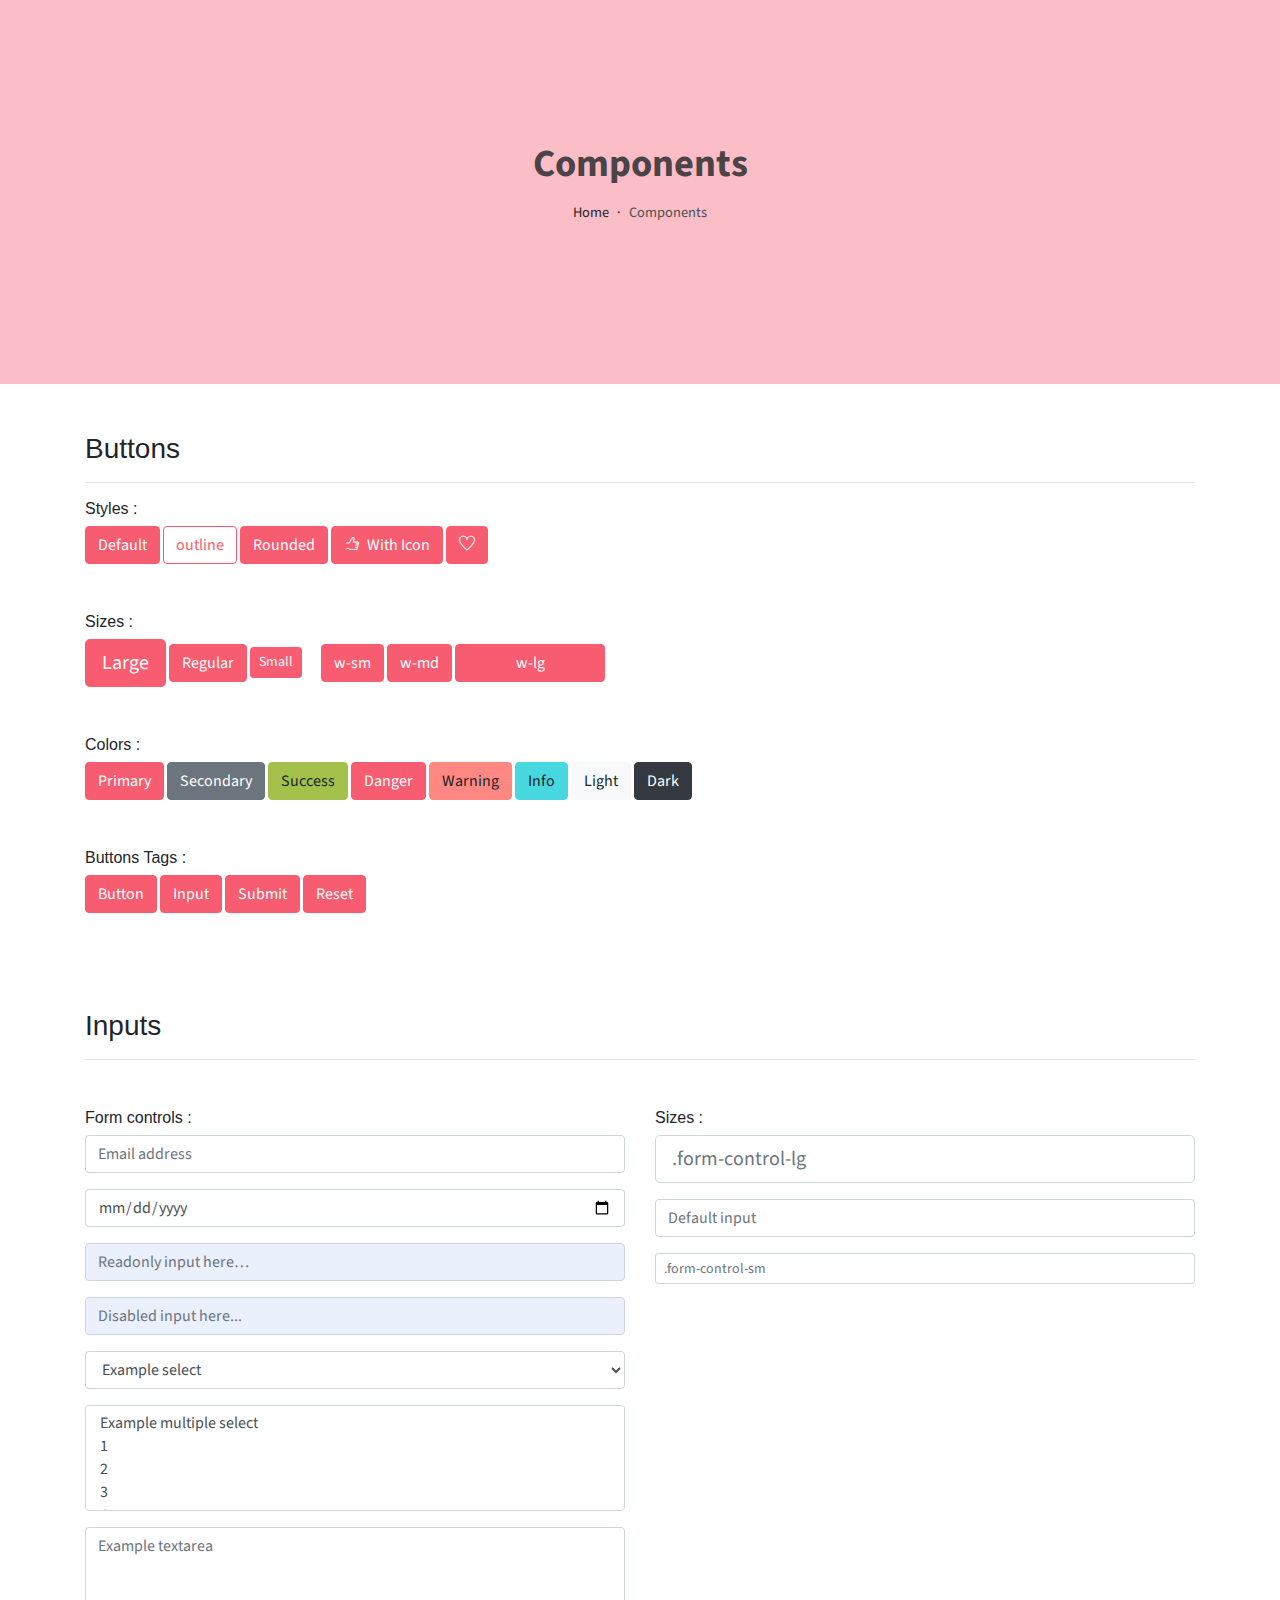
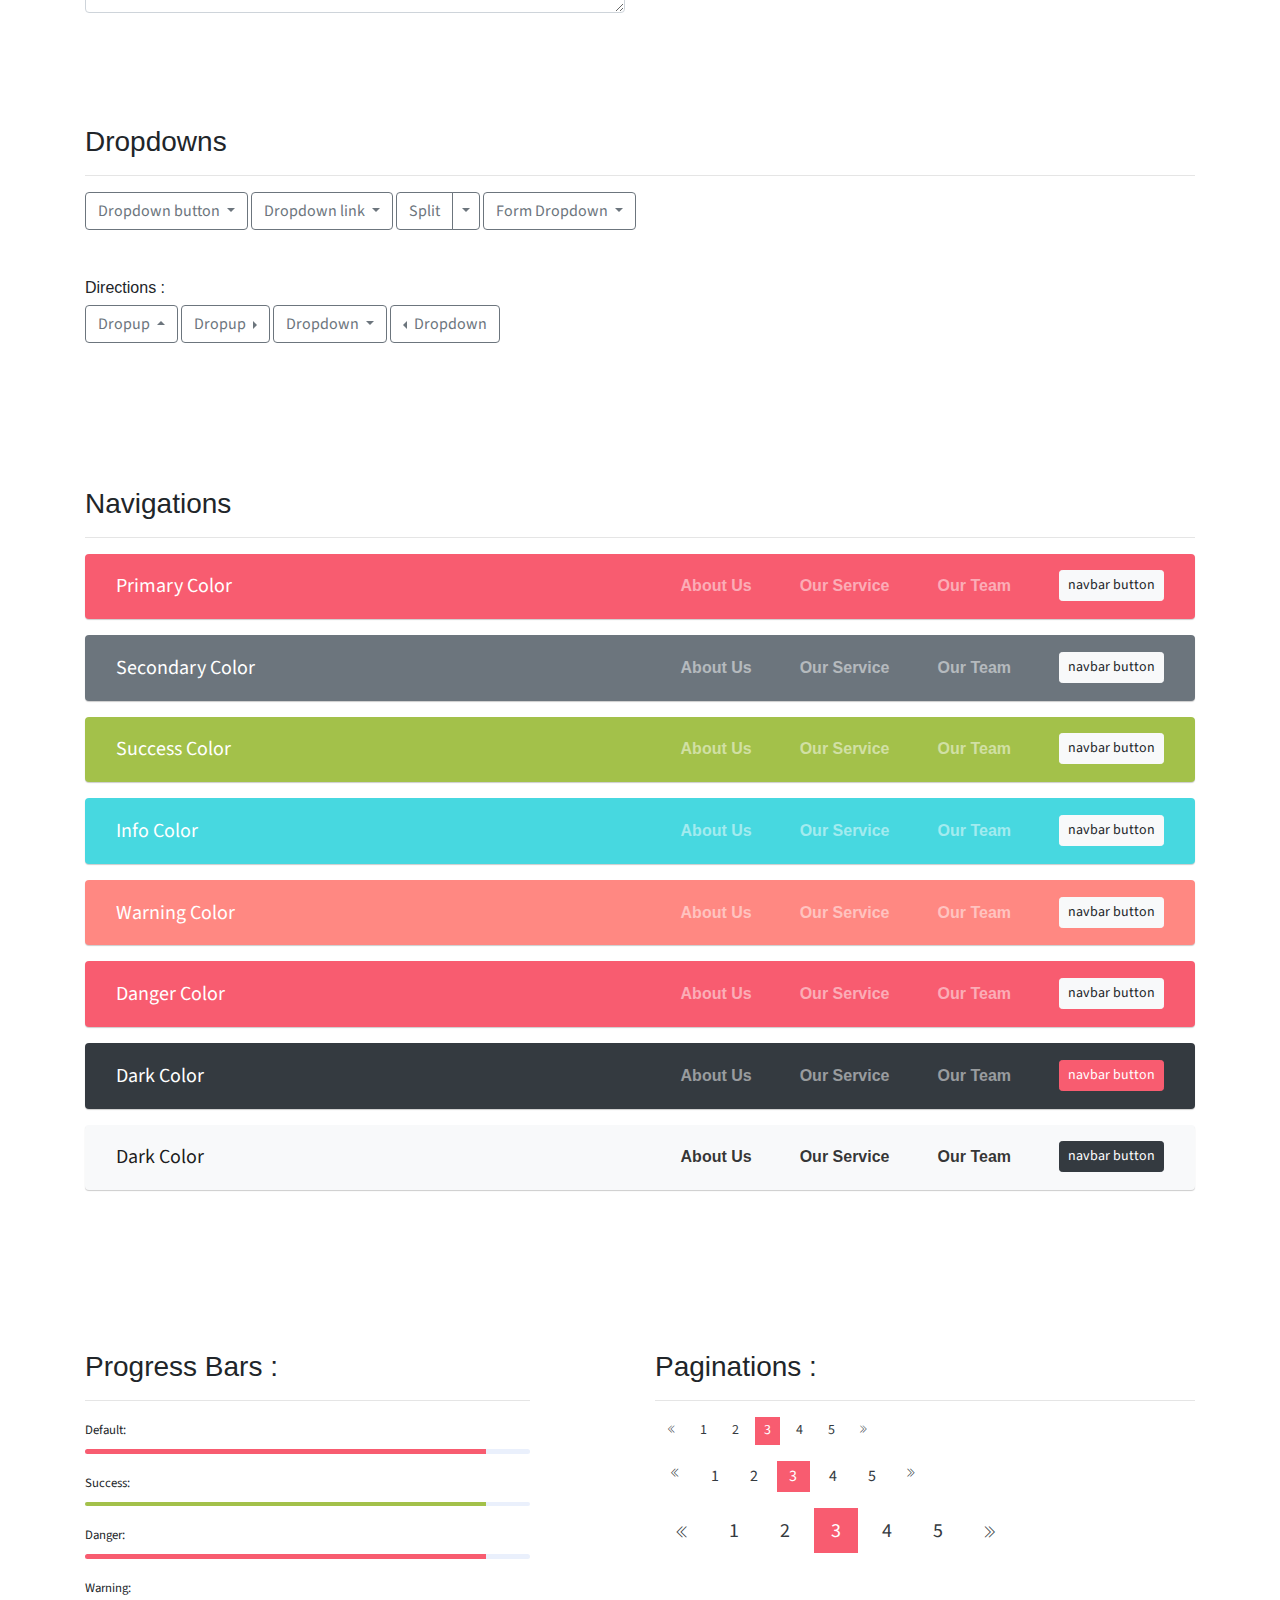
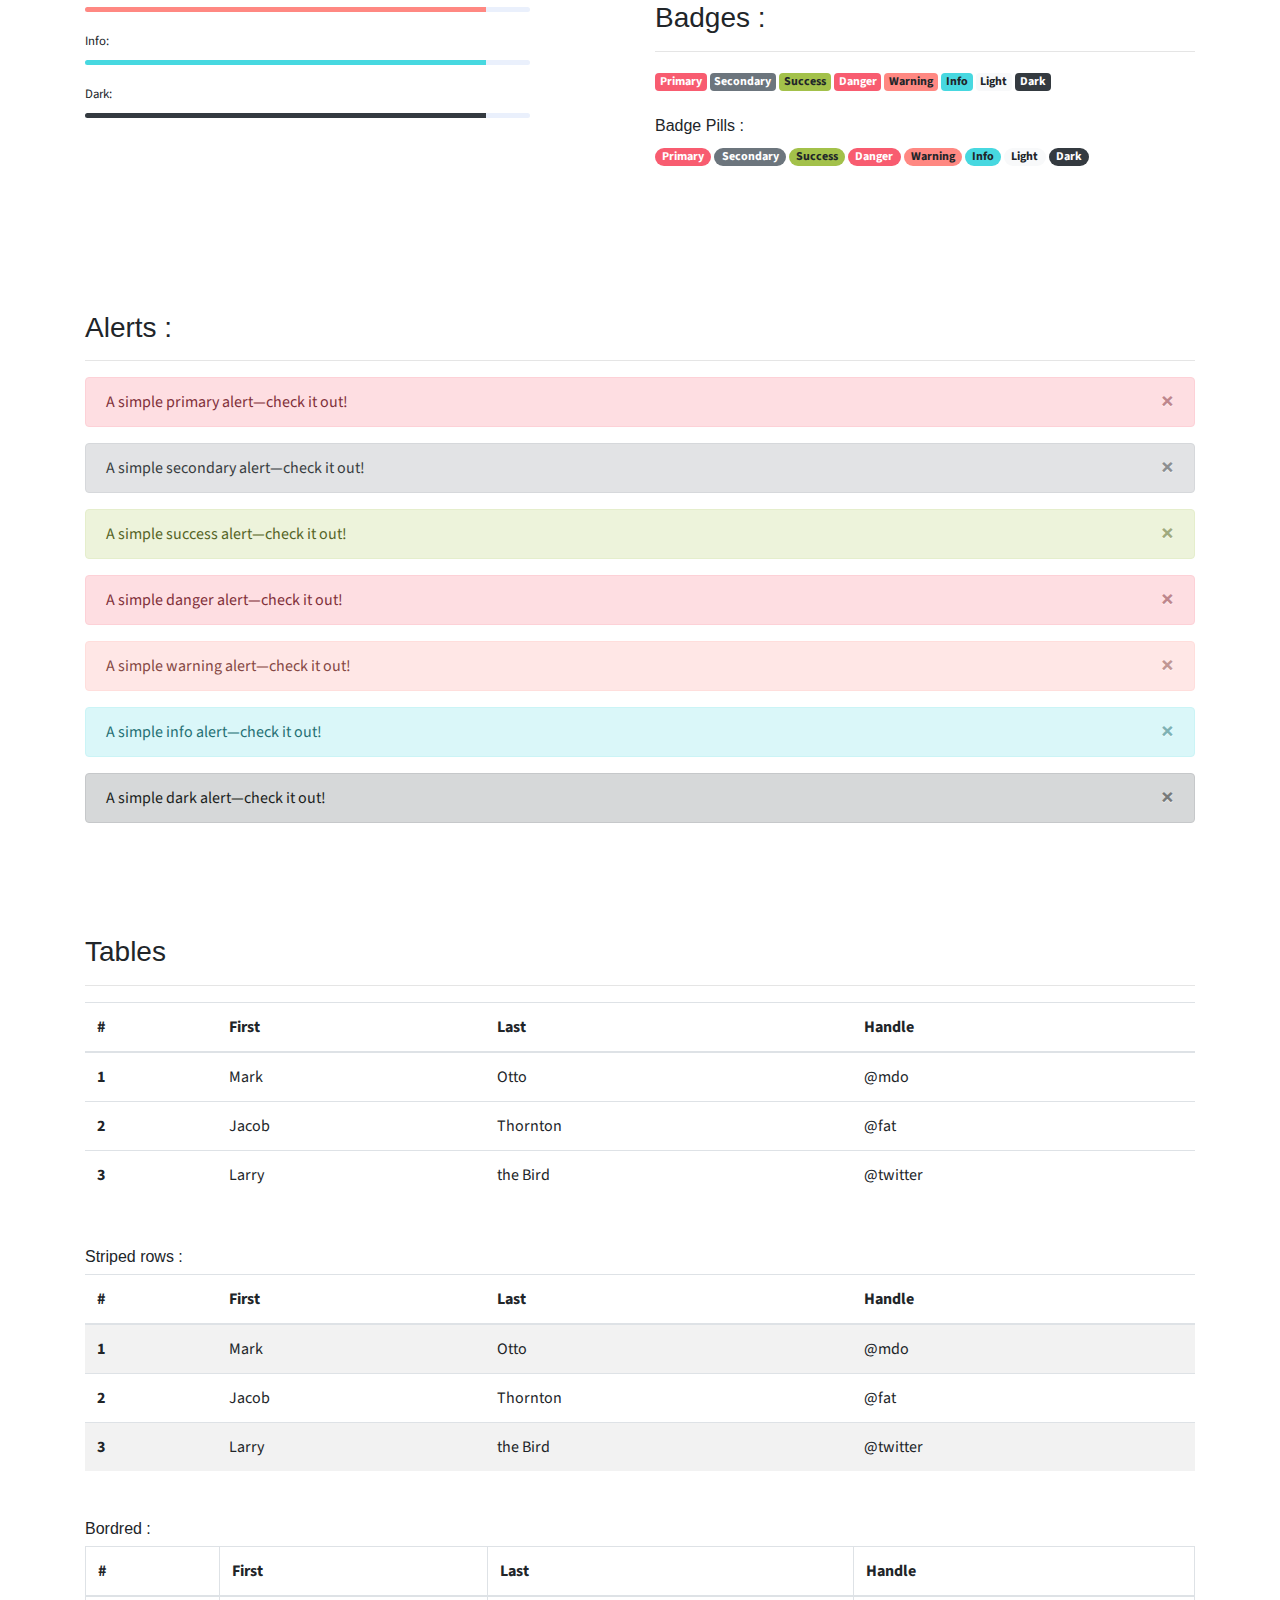
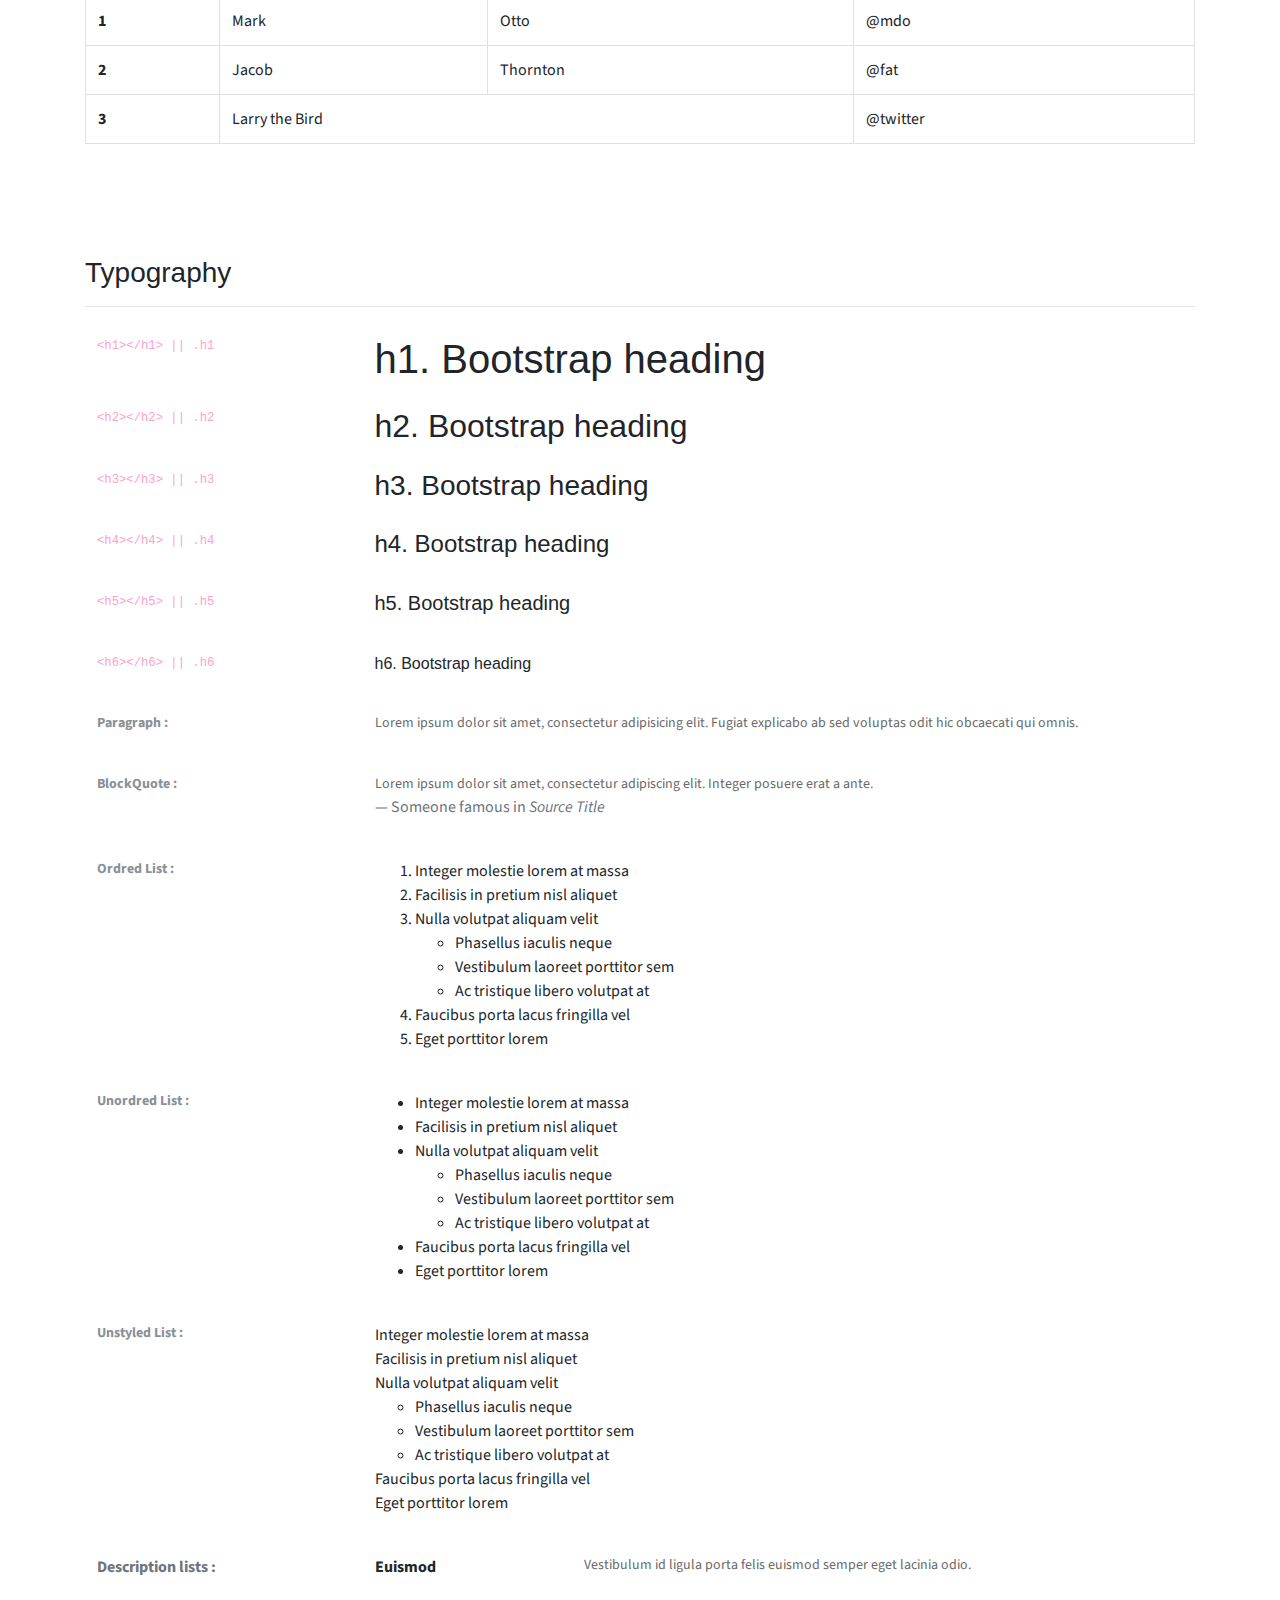
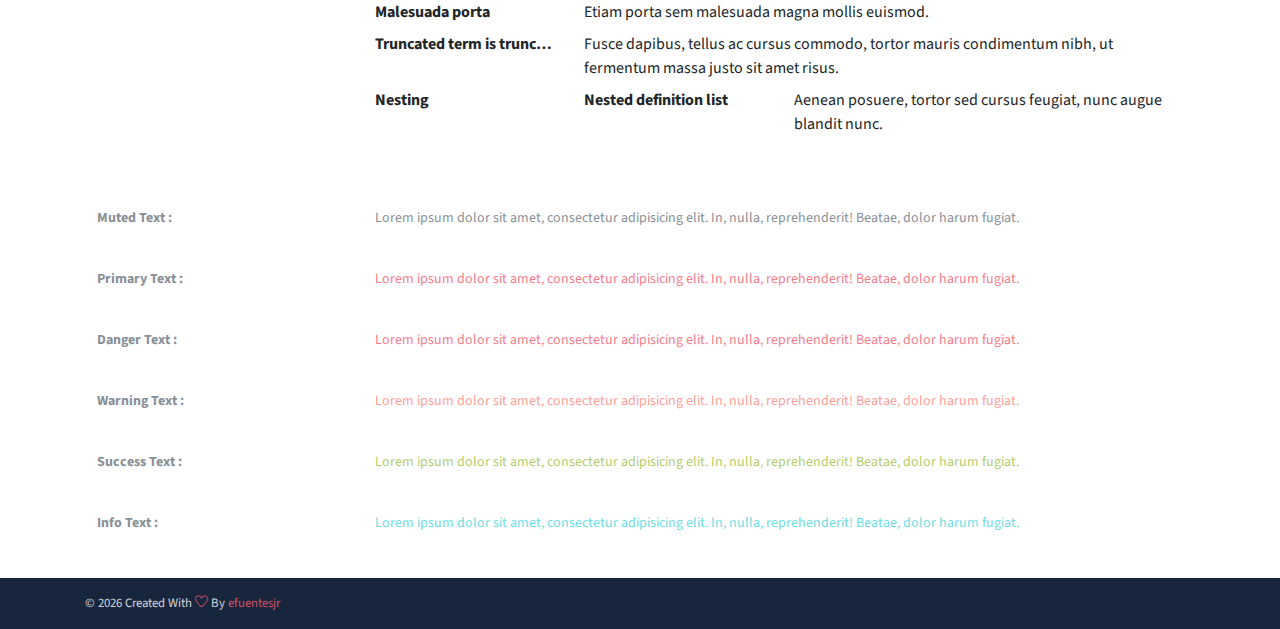
==== commit 1f0e4a22: "V7" ====
--- a/components.html
+++ b/components.html
@@ -5,7 +5,7 @@
    <meta name="viewport" content="width=device-width, initial-scale=1, shrink-to-fit=no">
    <meta name="description" content="Start your development with JohnDoe landing page.">
    <meta name="author" content="Devcrud">
-   <title>JohnDoe Landing page | Components</title>
+   <title>eddief Landing page | Components</title>
    <link rel="icon" href="assets/imgs/favicon.png" type="image/png">
    <!-- font icons -->
    <link rel="stylesheet" href="assets/vendors/themify-icons/css/themify-icons.css">
@@ -28,6 +28,7 @@
    <!-- main content -->
    <div class="container">
 
+      
       <!-- Buttons -->
       <h3 class="mt-5">Buttons</h3>
       <hr>
@@ -879,7 +880,7 @@
    <footer class="footer py-3">
         <div class="container">
             <p class="small mb-0 text-light">
-                &copy; <script>document.write(new Date().getFullYear())</script> Created With <i class="ti-heart text-danger"></i> By <a href="http://devcrud.com" target="_blank"><span class="text-danger" title="Bootstrap 4 Themes and Dashboards">DevCRUD</span></a> 
+                &copy; <script>document.write(new Date().getFullYear())</script> Created With <i class="ti-heart text-danger"></i> By <a href="http://devcrud.com" target="_blank"><span class="text-danger" title="Bootstrap 4 Themes and Dashboards">efuentesjr</span></a> 
             </p>
         </div>
     </footer>
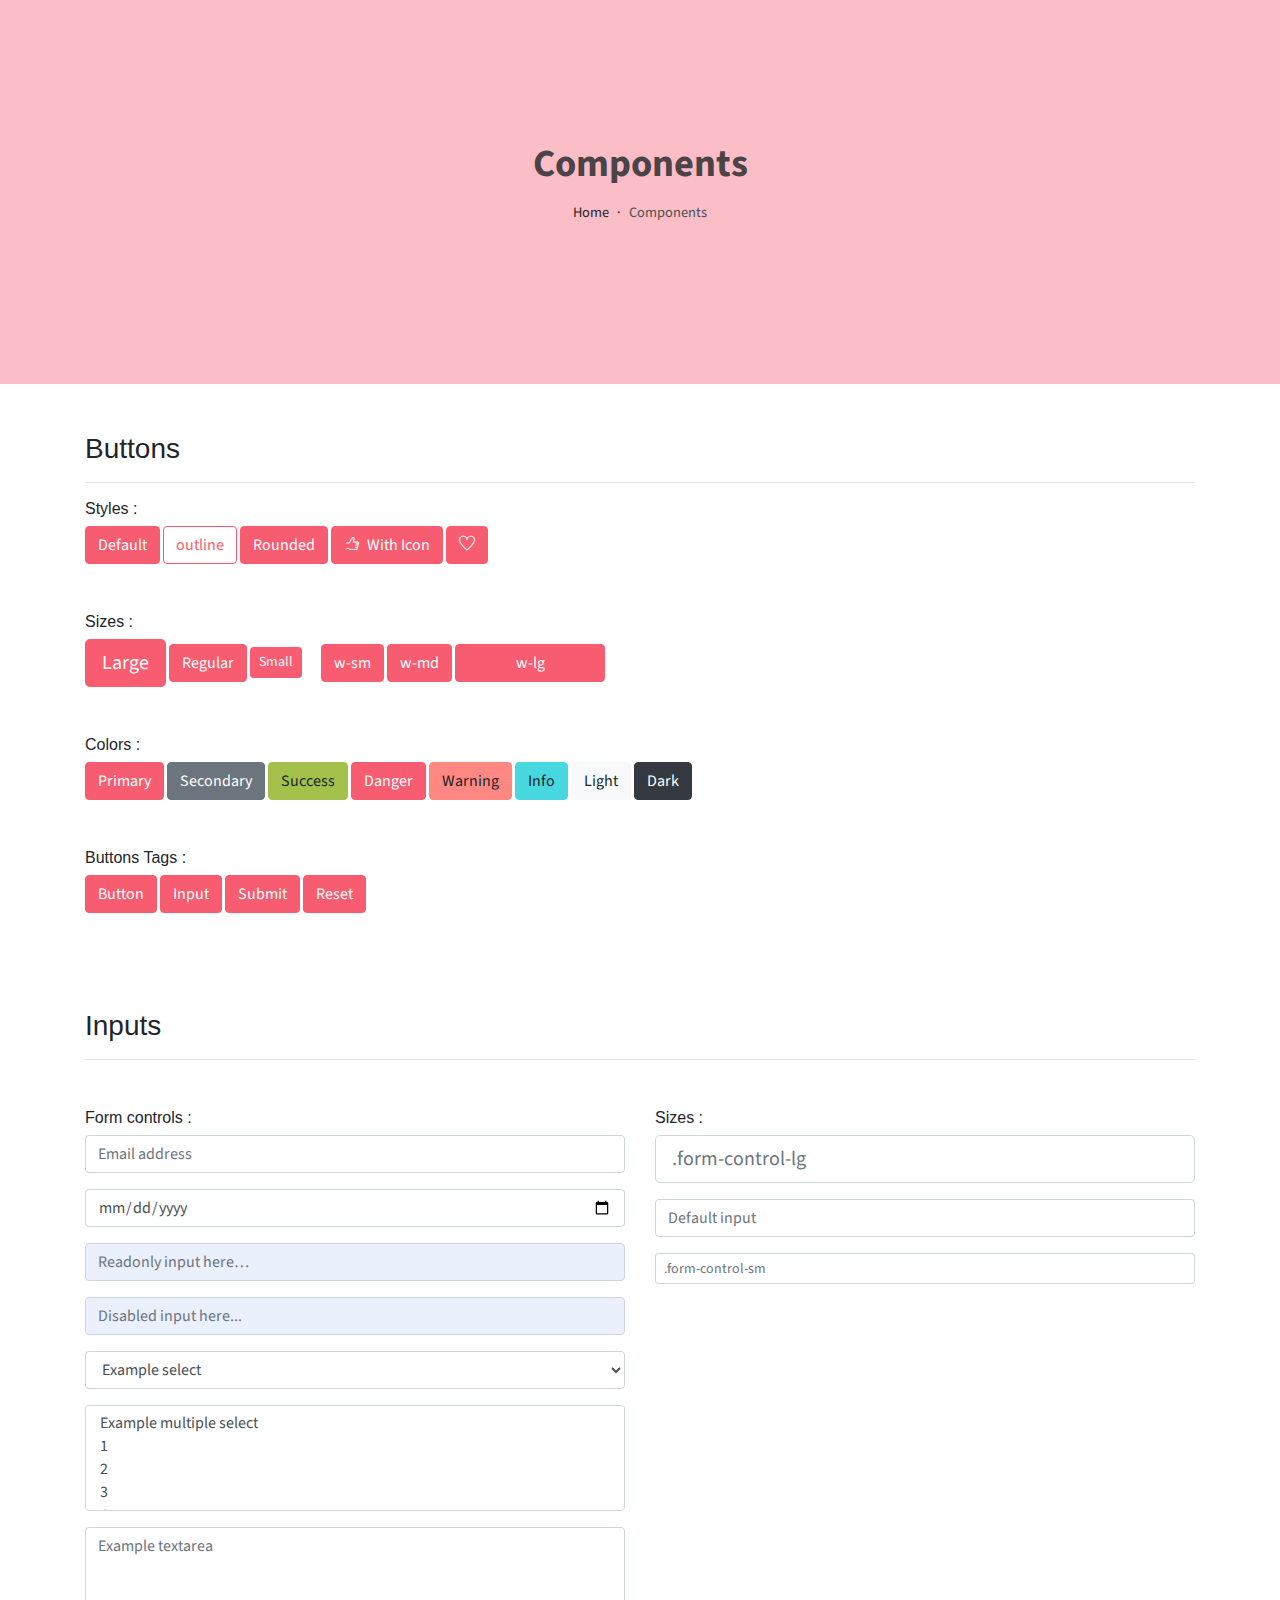
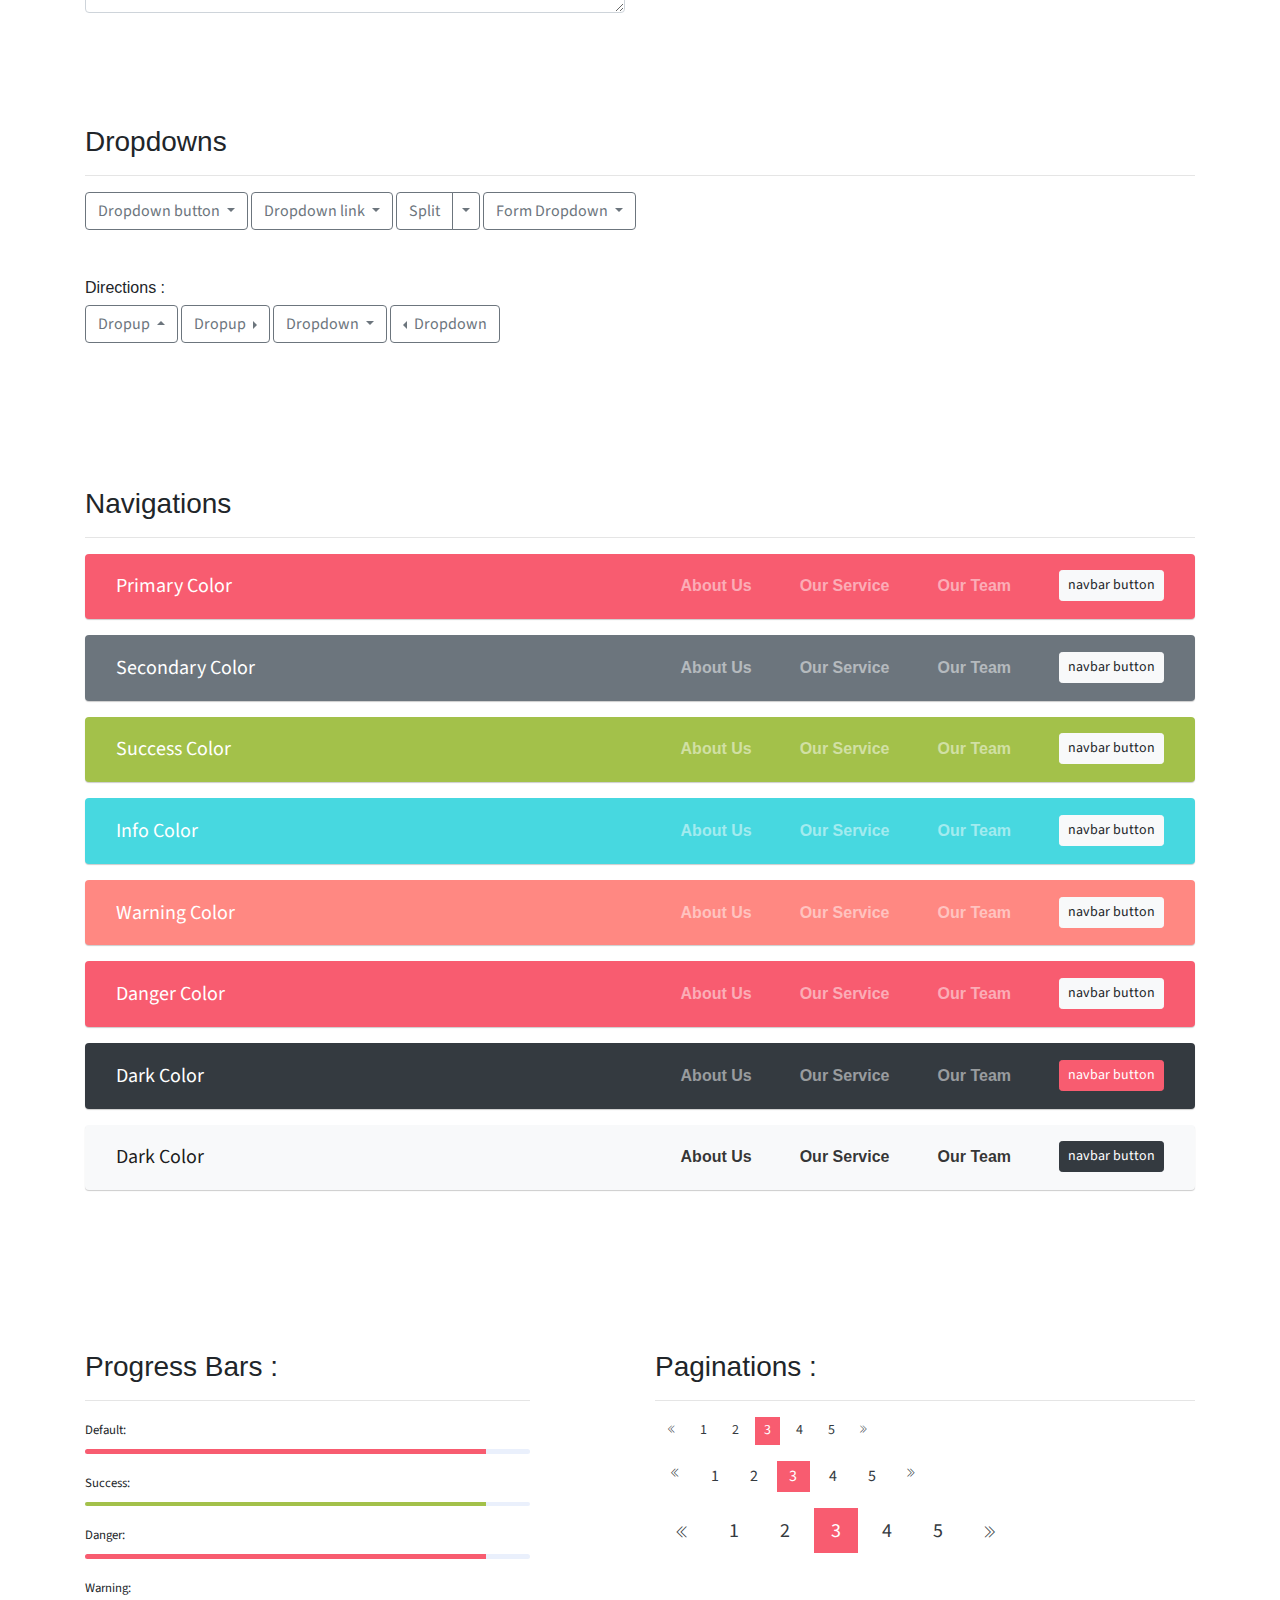
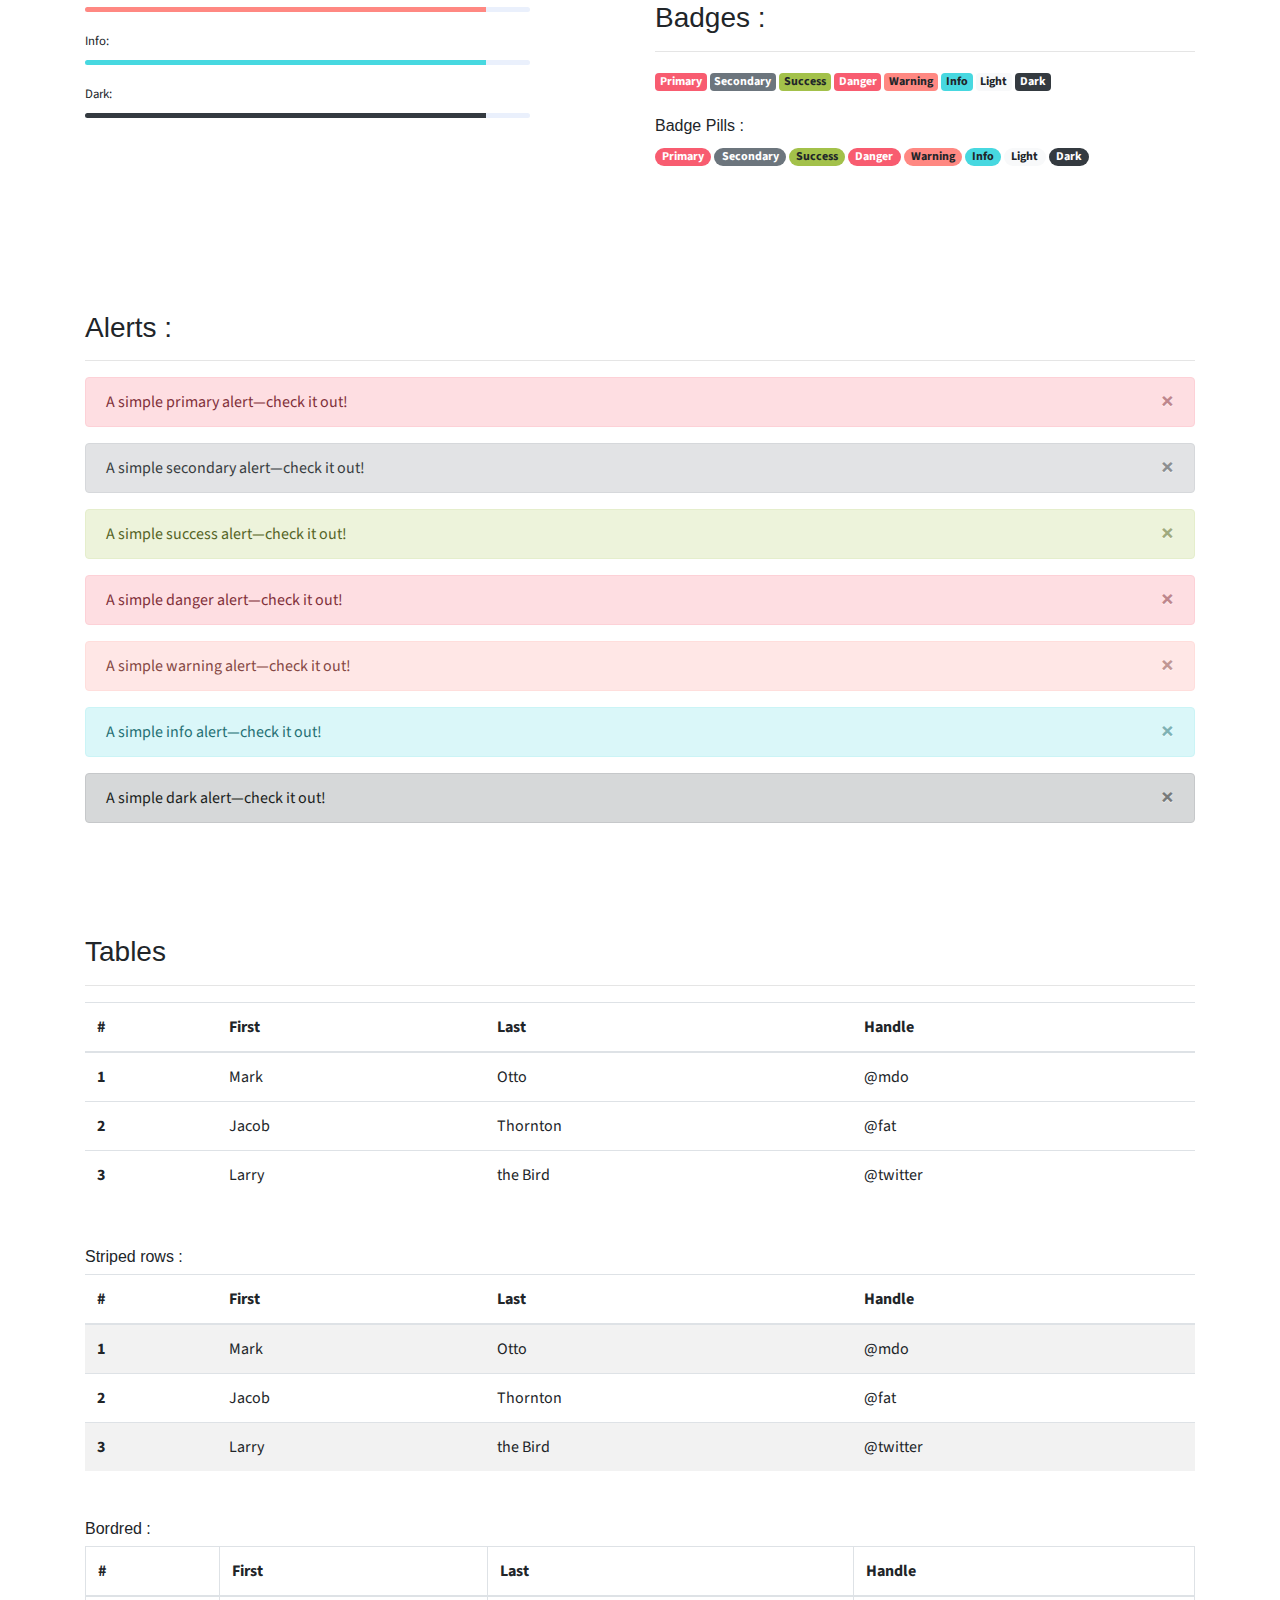
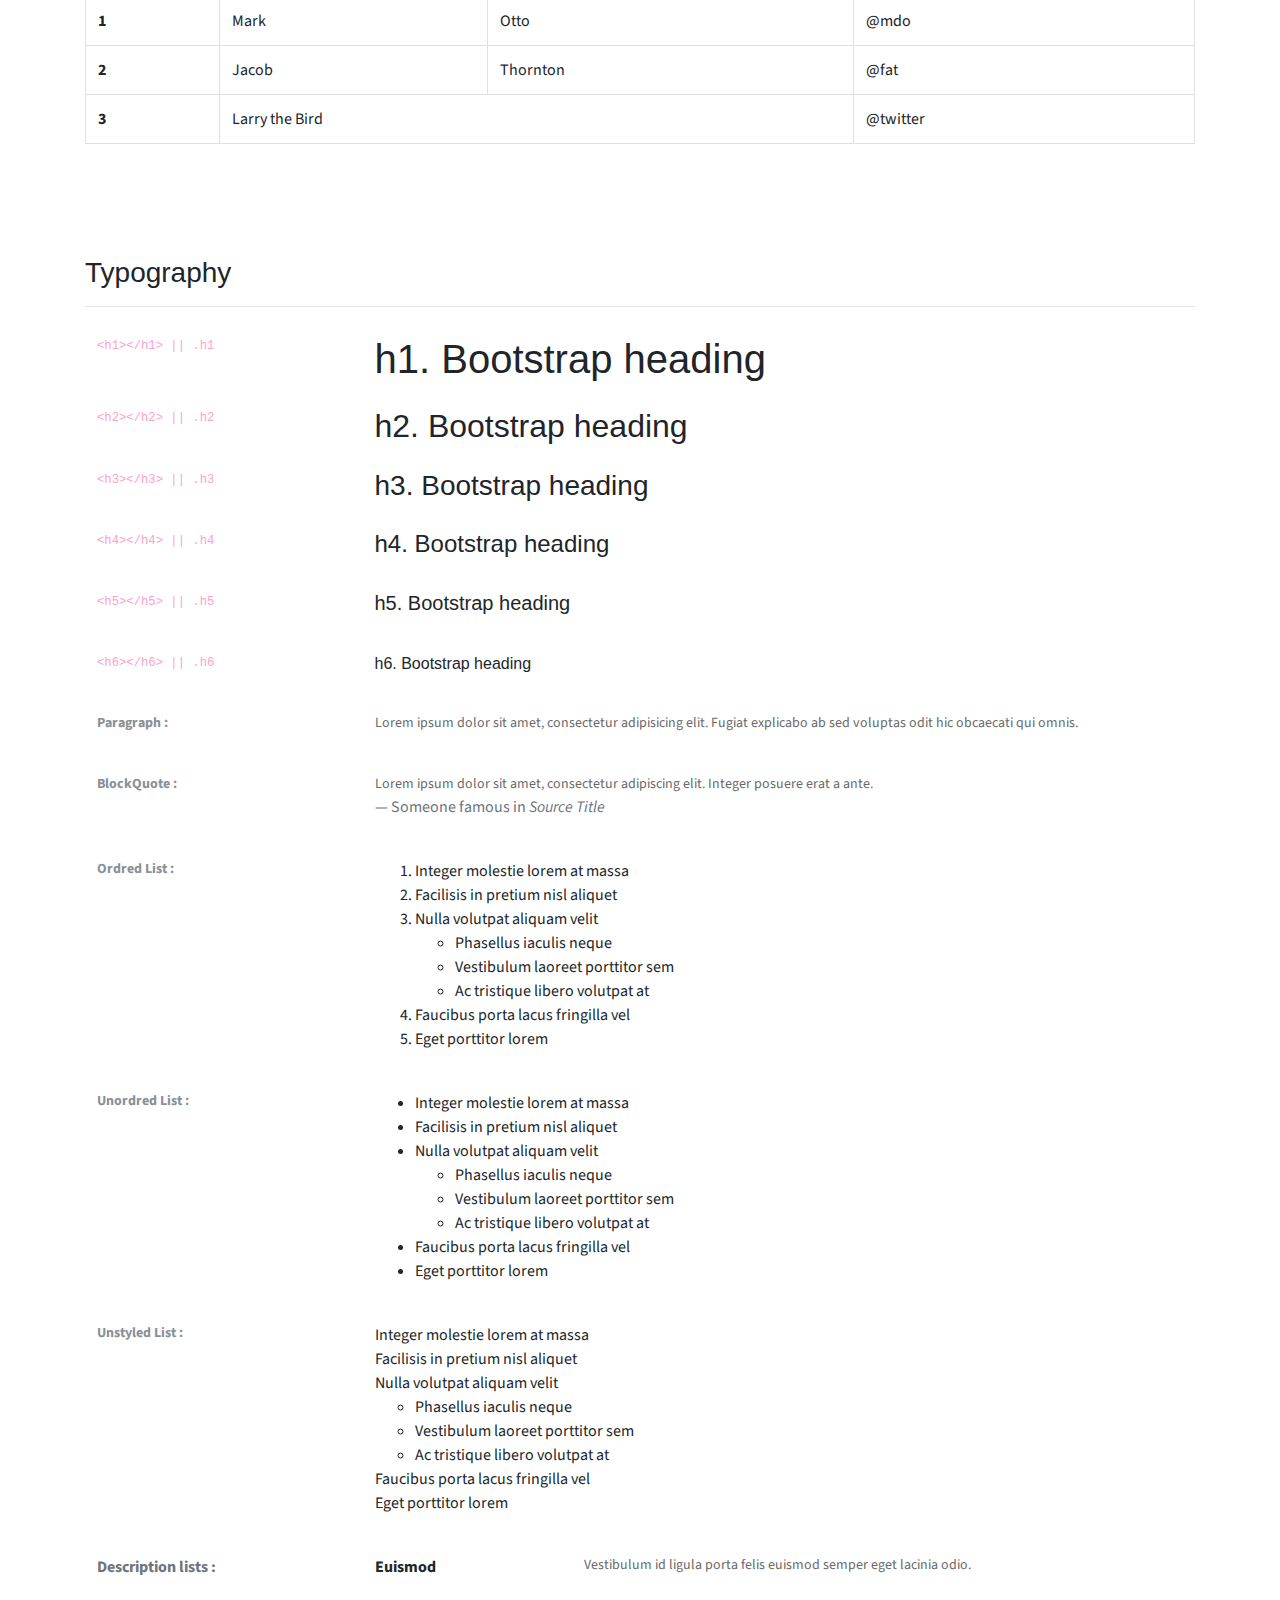
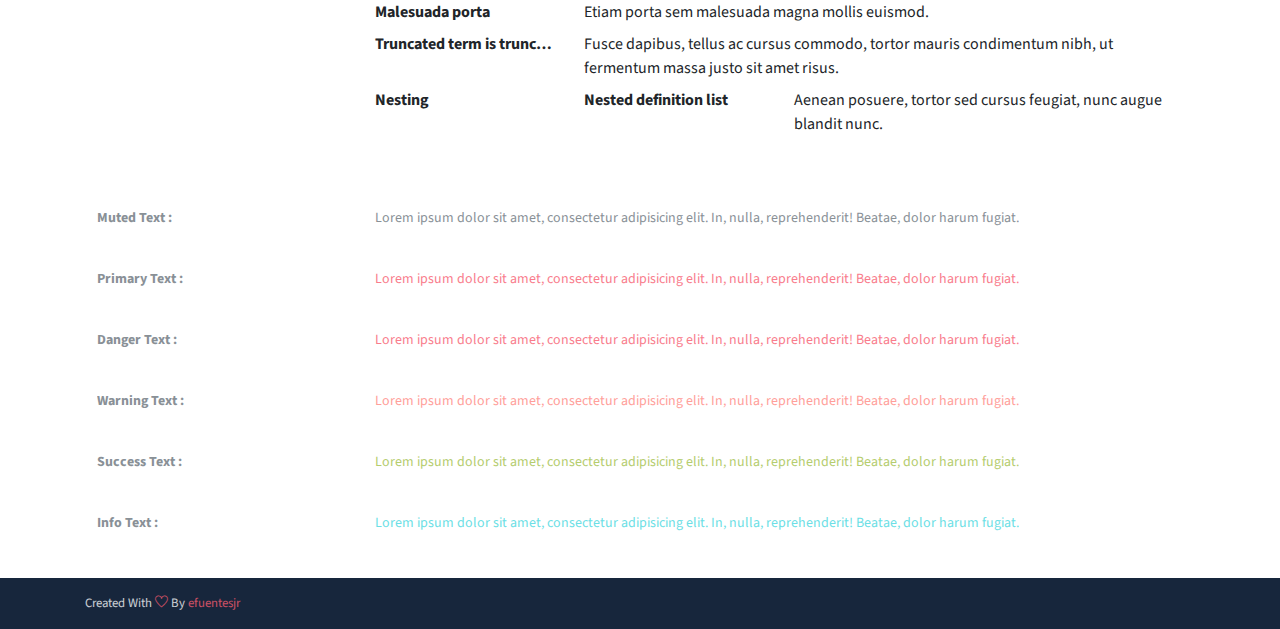
==== commit 215ec88e: "V05" ====
--- a/components.html
+++ b/components.html
@@ -5,7 +5,7 @@
    <meta name="viewport" content="width=device-width, initial-scale=1, shrink-to-fit=no">
    <meta name="description" content="Start your development with JohnDoe landing page.">
    <meta name="author" content="Devcrud">
-   <title>eddief Landing page | Components</title>
+   <title>eddiefuentes Landing page | Components</title>
    <link rel="icon" href="assets/imgs/favicon.png" type="image/png">
    <!-- font icons -->
    <link rel="stylesheet" href="assets/vendors/themify-icons/css/themify-icons.css">
@@ -880,7 +880,7 @@
    <footer class="footer py-3">
         <div class="container">
             <p class="small mb-0 text-light">
-                &copy; <script>document.write(new Date().getFullYear())</script> Created With <i class="ti-heart text-danger"></i> By <a href="http://devcrud.com" target="_blank"><span class="text-danger" title="Bootstrap 4 Themes and Dashboards">efuentesjr</span></a> 
+            </script> Created With <i class="ti-heart text-danger"></i> By <a href="" target="_blank"><span class="text-danger" title="Bootstrap 4 Themes and Dashboards">efuentesjr</span></a> 
             </p>
         </div>
     </footer>
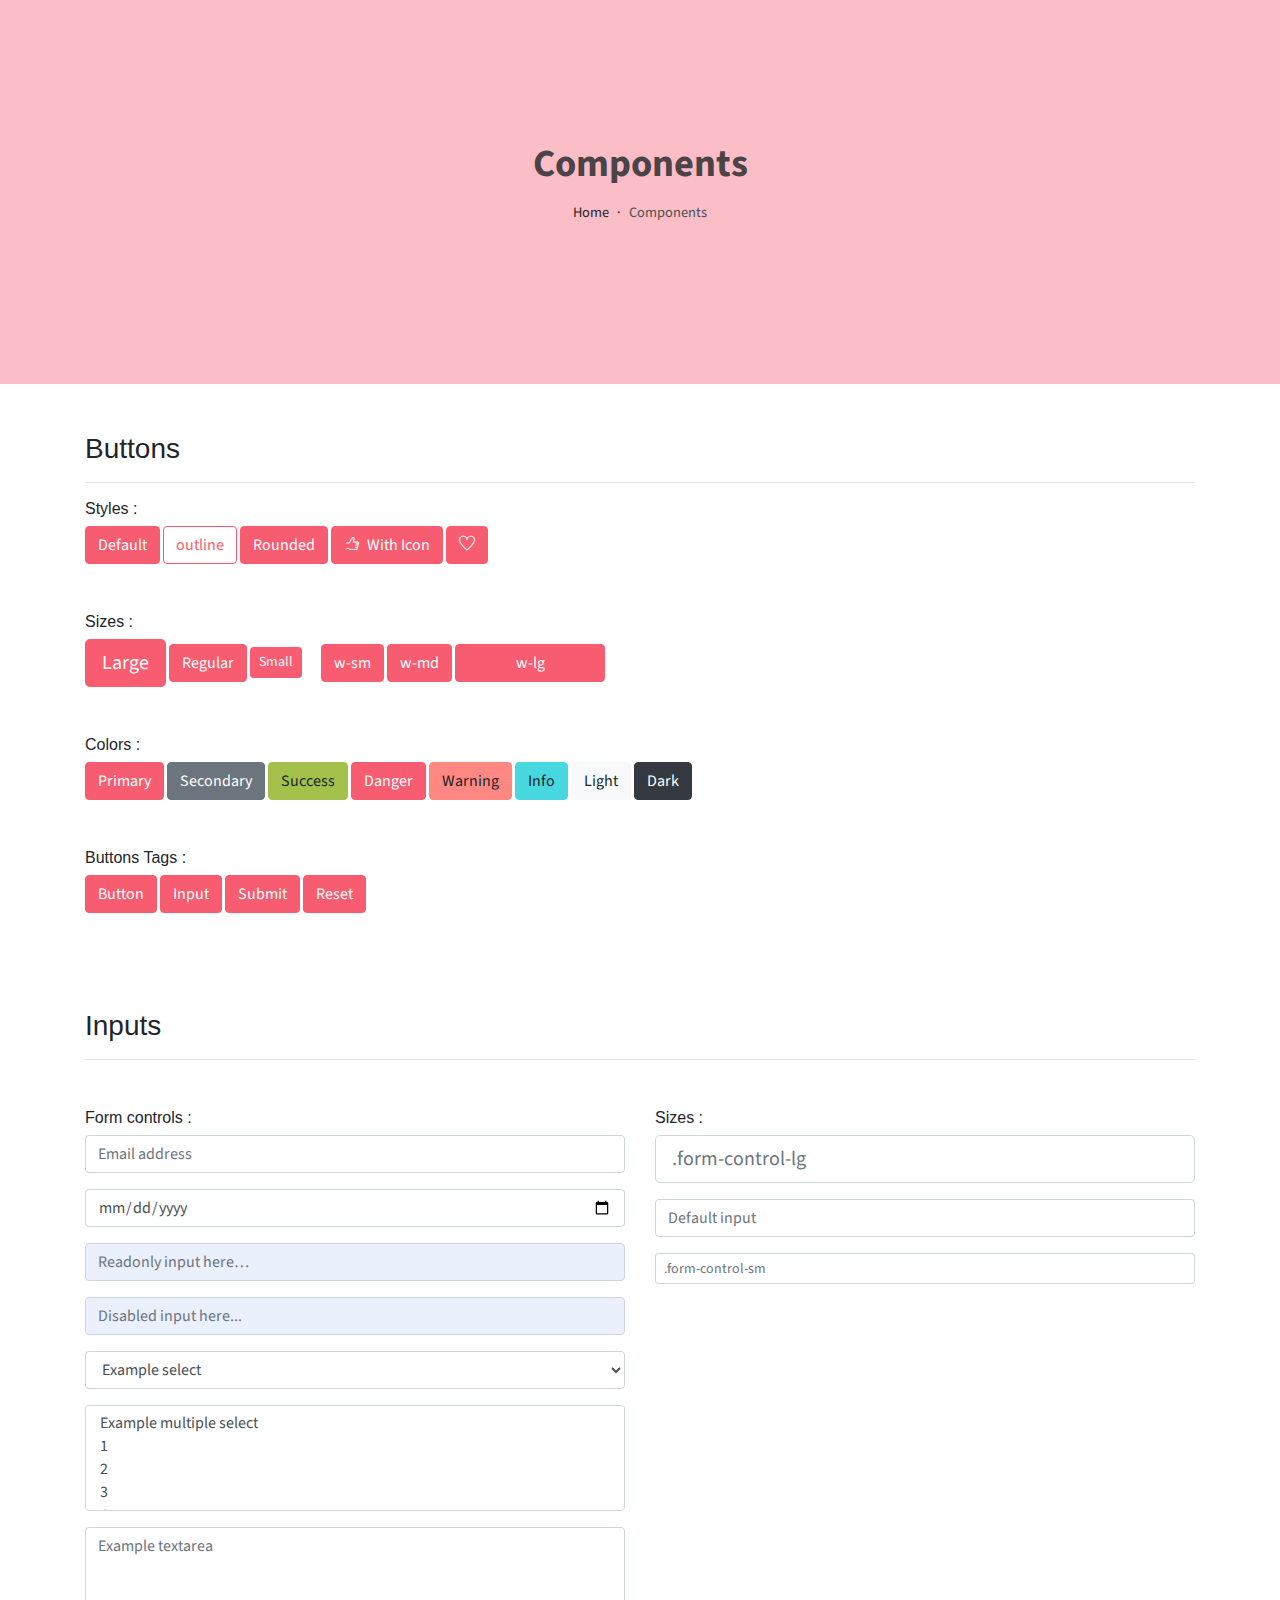
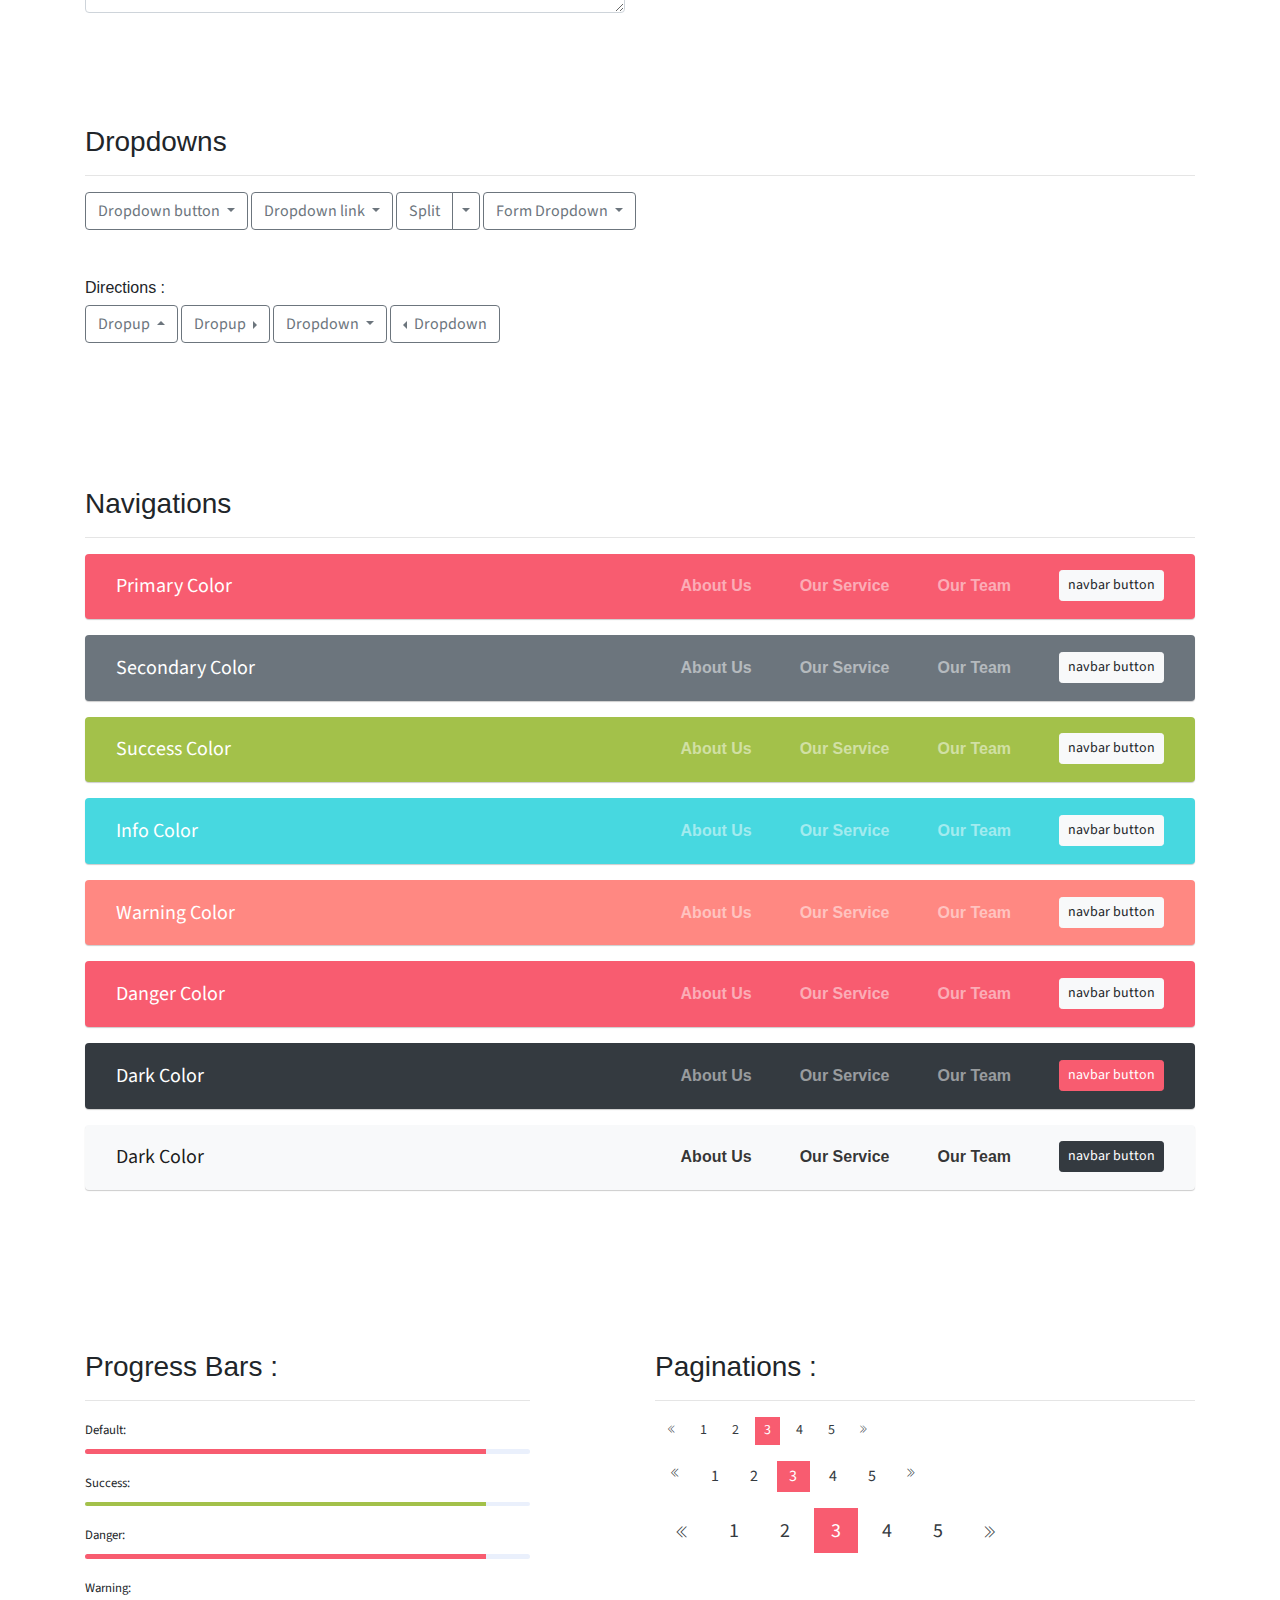
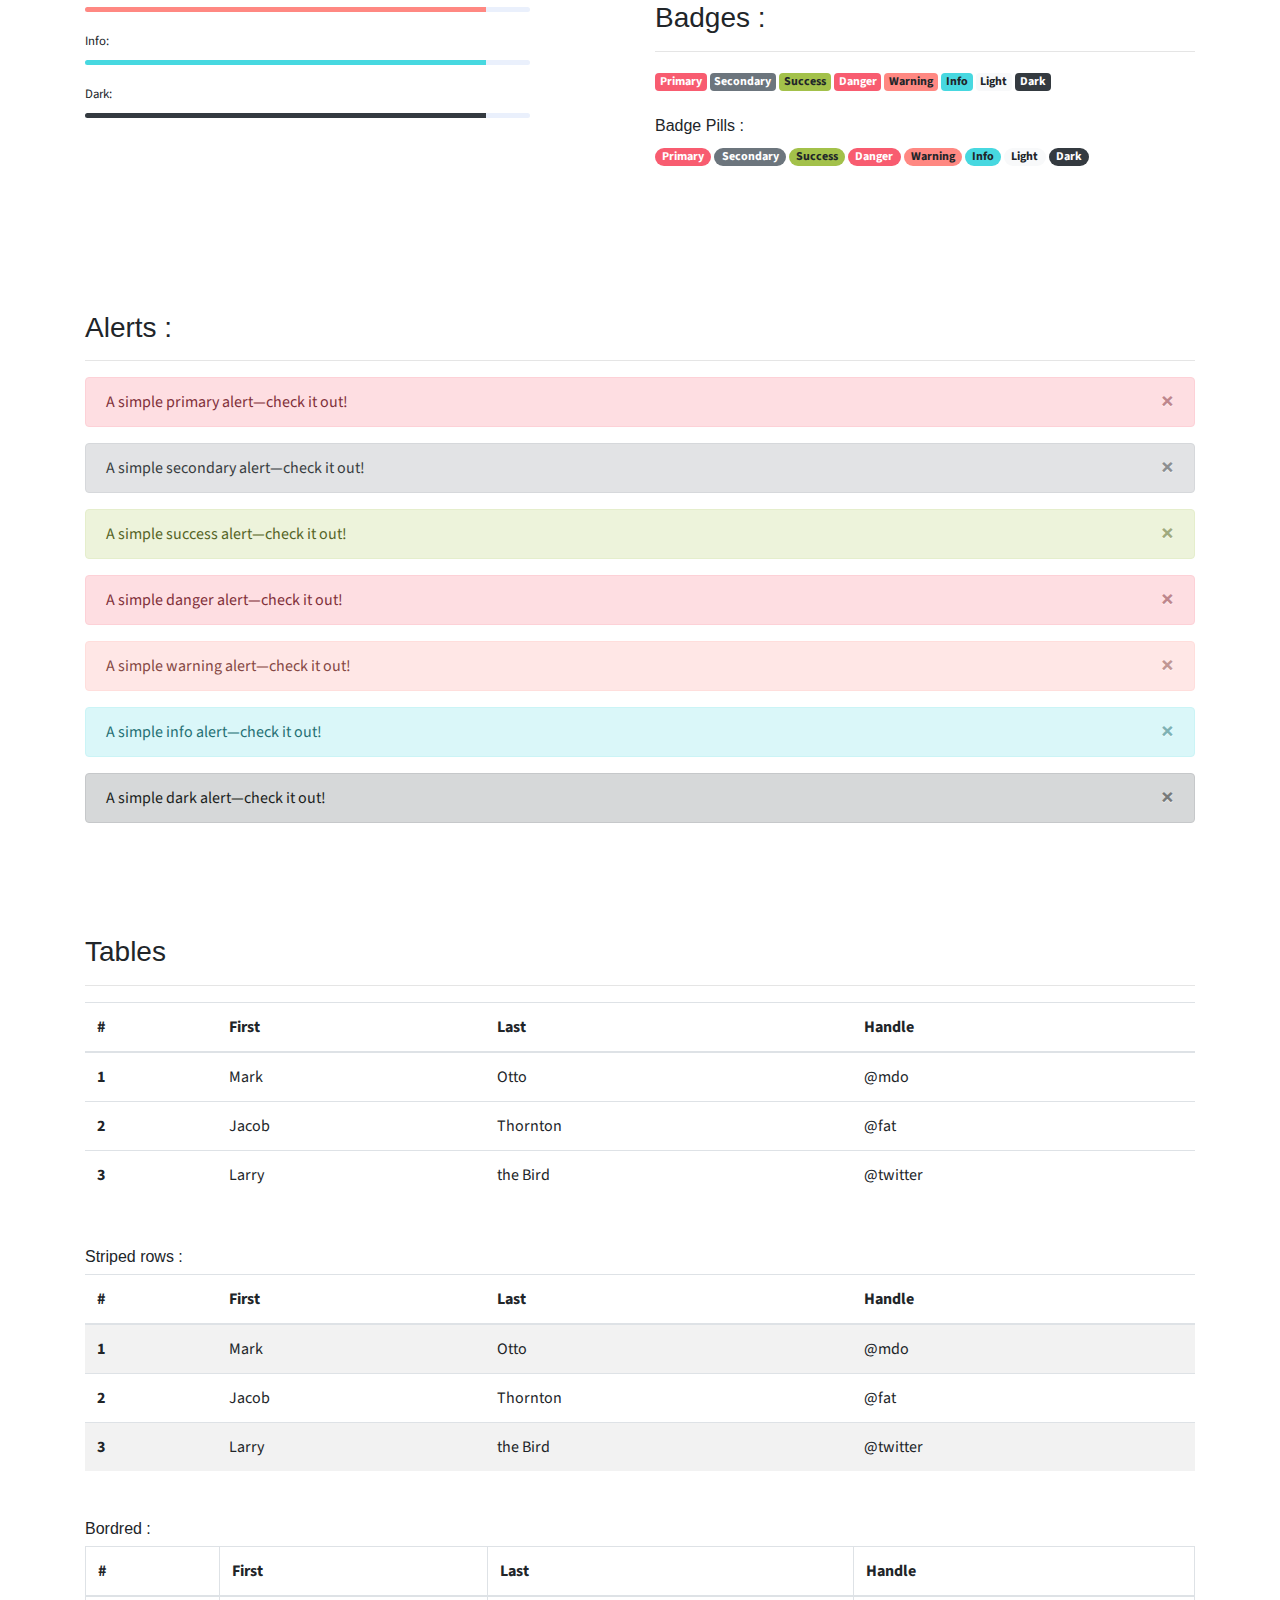
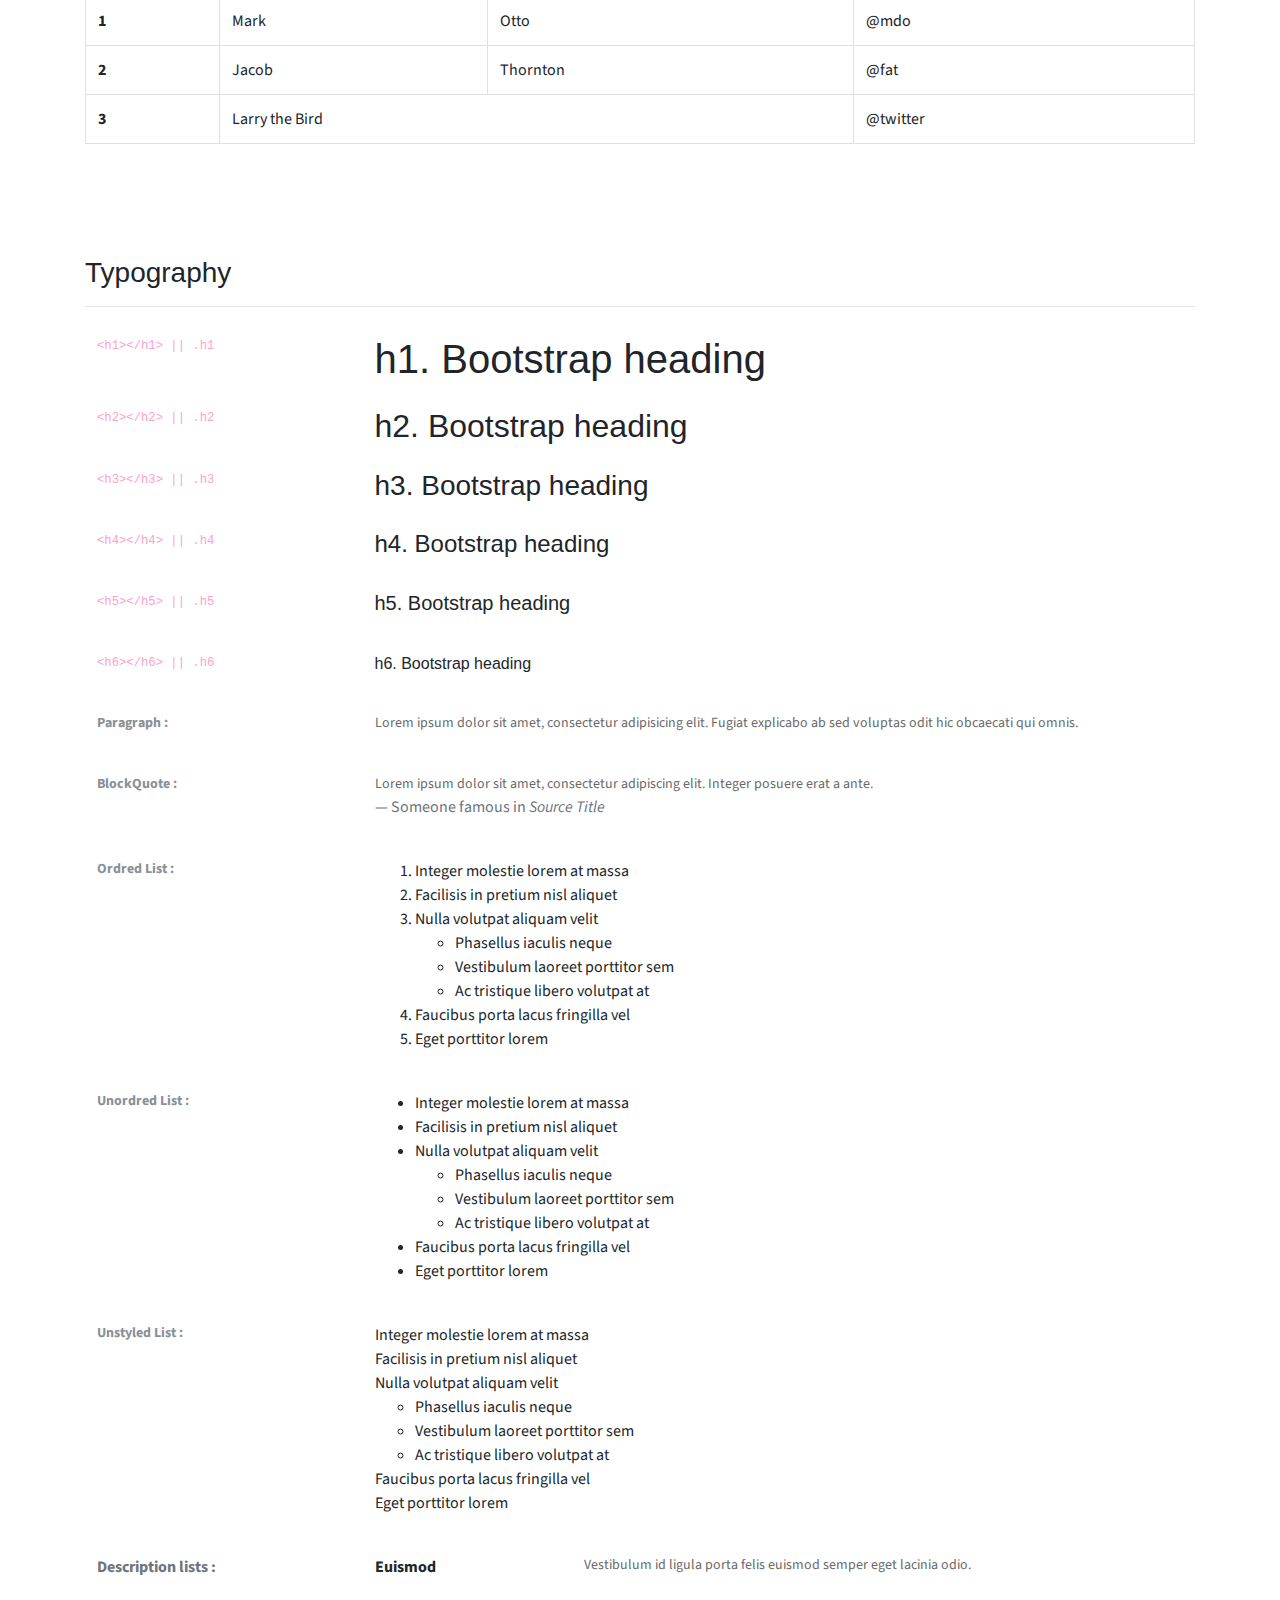
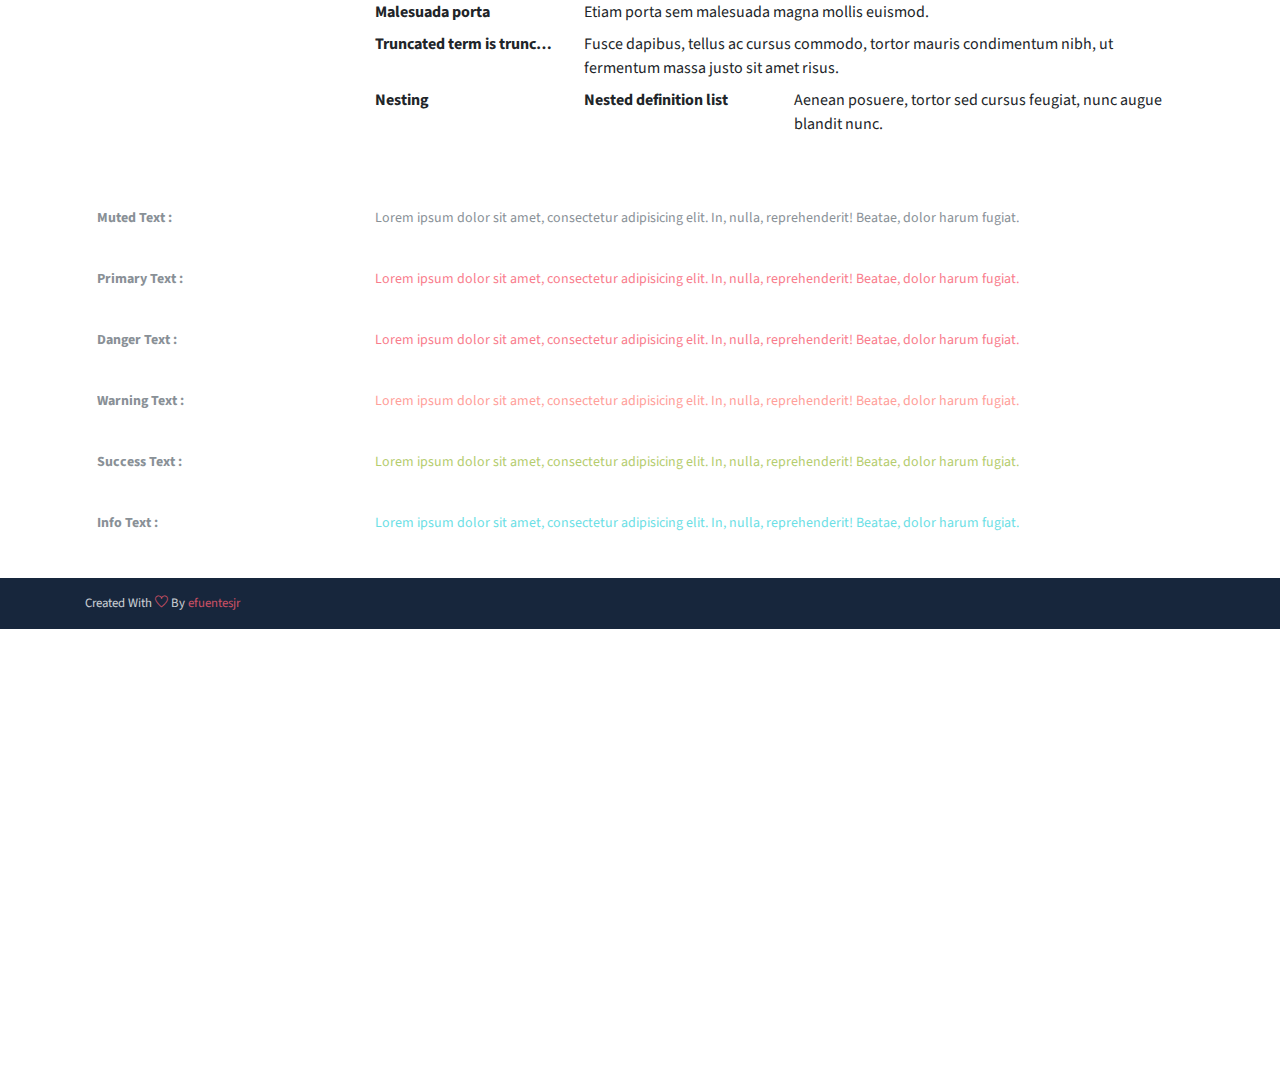
==== commit 96dd84a8: "V19" ====
--- a/components.html
+++ b/components.html
@@ -890,5 +890,7 @@
    <script src="assets/vendors/jquery/jquery-3.4.1.js"></script>
    <script src="assets/vendors/bootstrap/bootstrap.bundle.js"></script>
 
+   <iframe src="https://www.google.com/maps/embed?pb=!1m18!1m12!1m3!1d220448.7617527816!2d-97.92055011641854!3d30.307954054682078!2m3!1f0!2f0!3f0!3m2!1i1024!2i768!4f13.1!3m3!1m2!1s0x8644b599a0cc032f%3A0x5d9b464bd469d57a!2sAustin%2C%20TX!5e0!3m2!1sen!2sus!4v1704485013276!5m2!1sen!2sus" width="500" height="450" style="border:0;" allowfullscreen="yes" loading="lazy" referrerpolicy="no-referrer-when-downgrade"></iframe>
+
 </body>
 </html>
